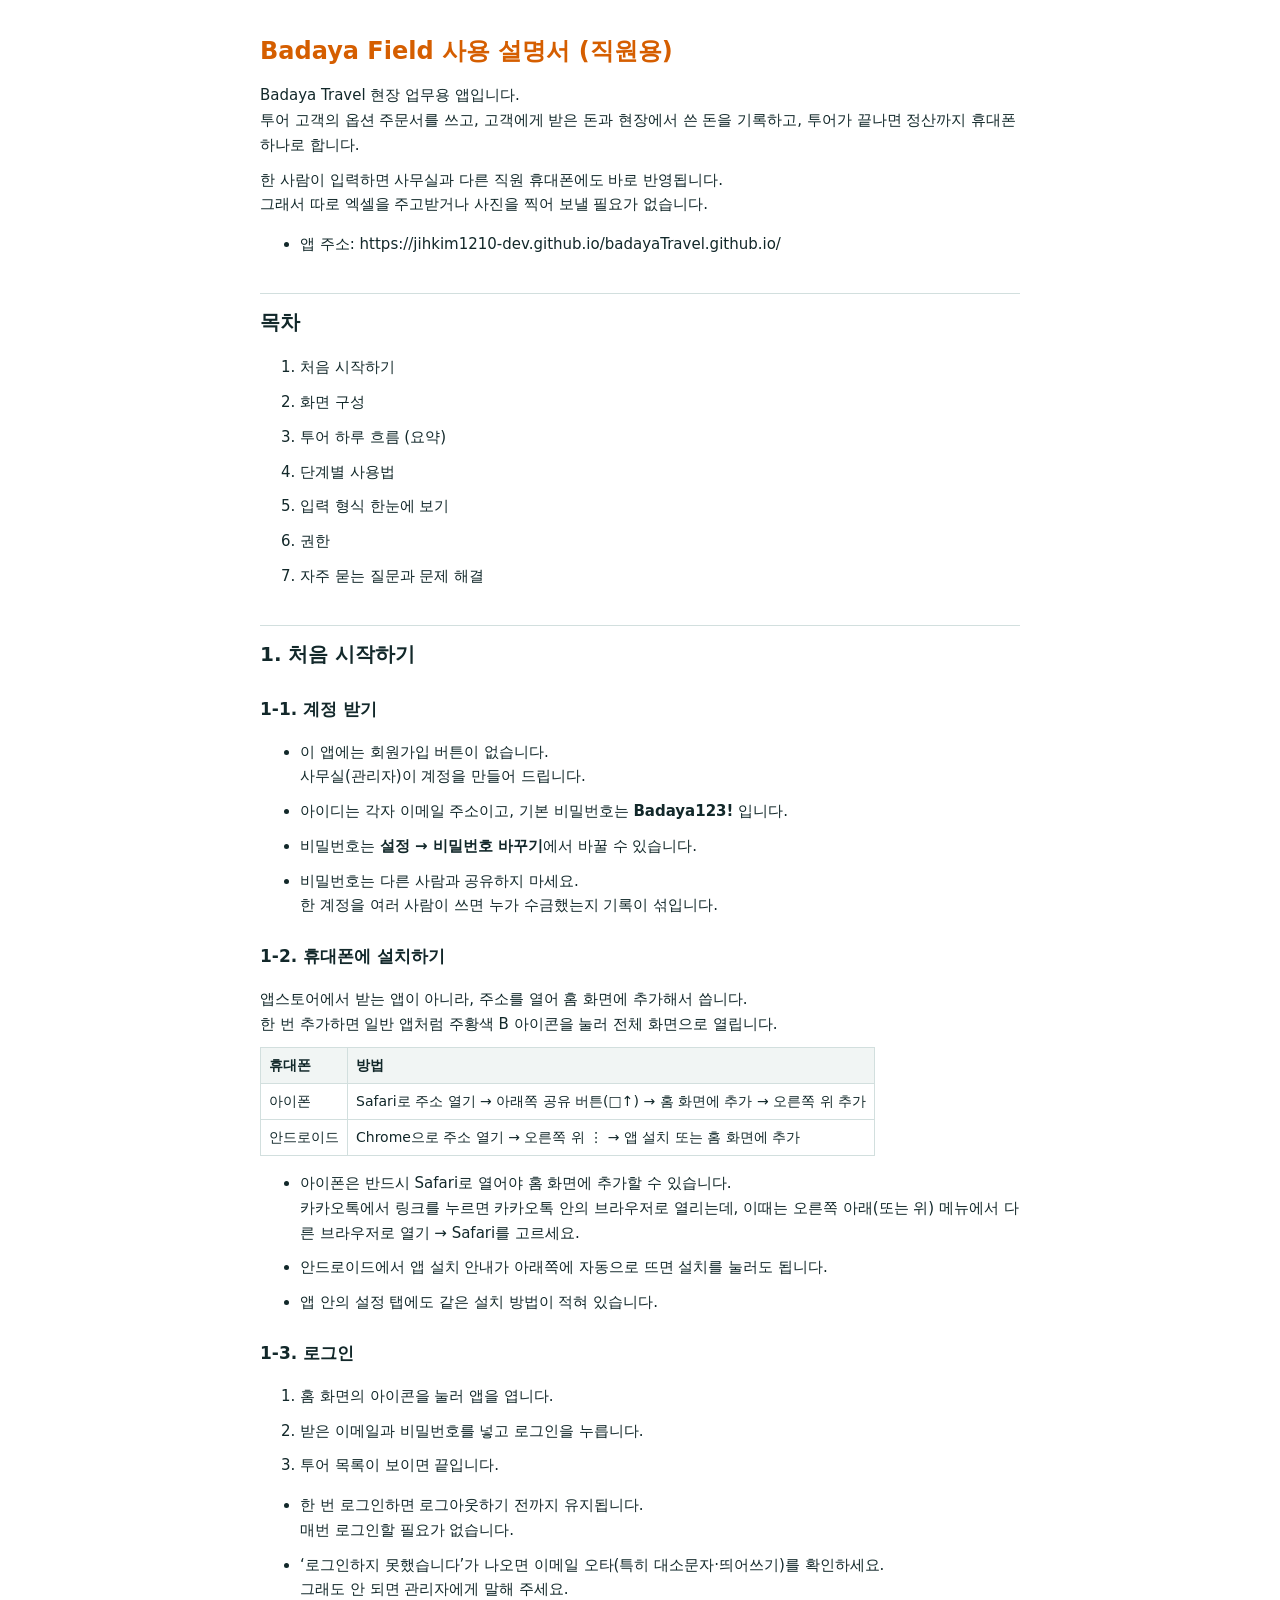
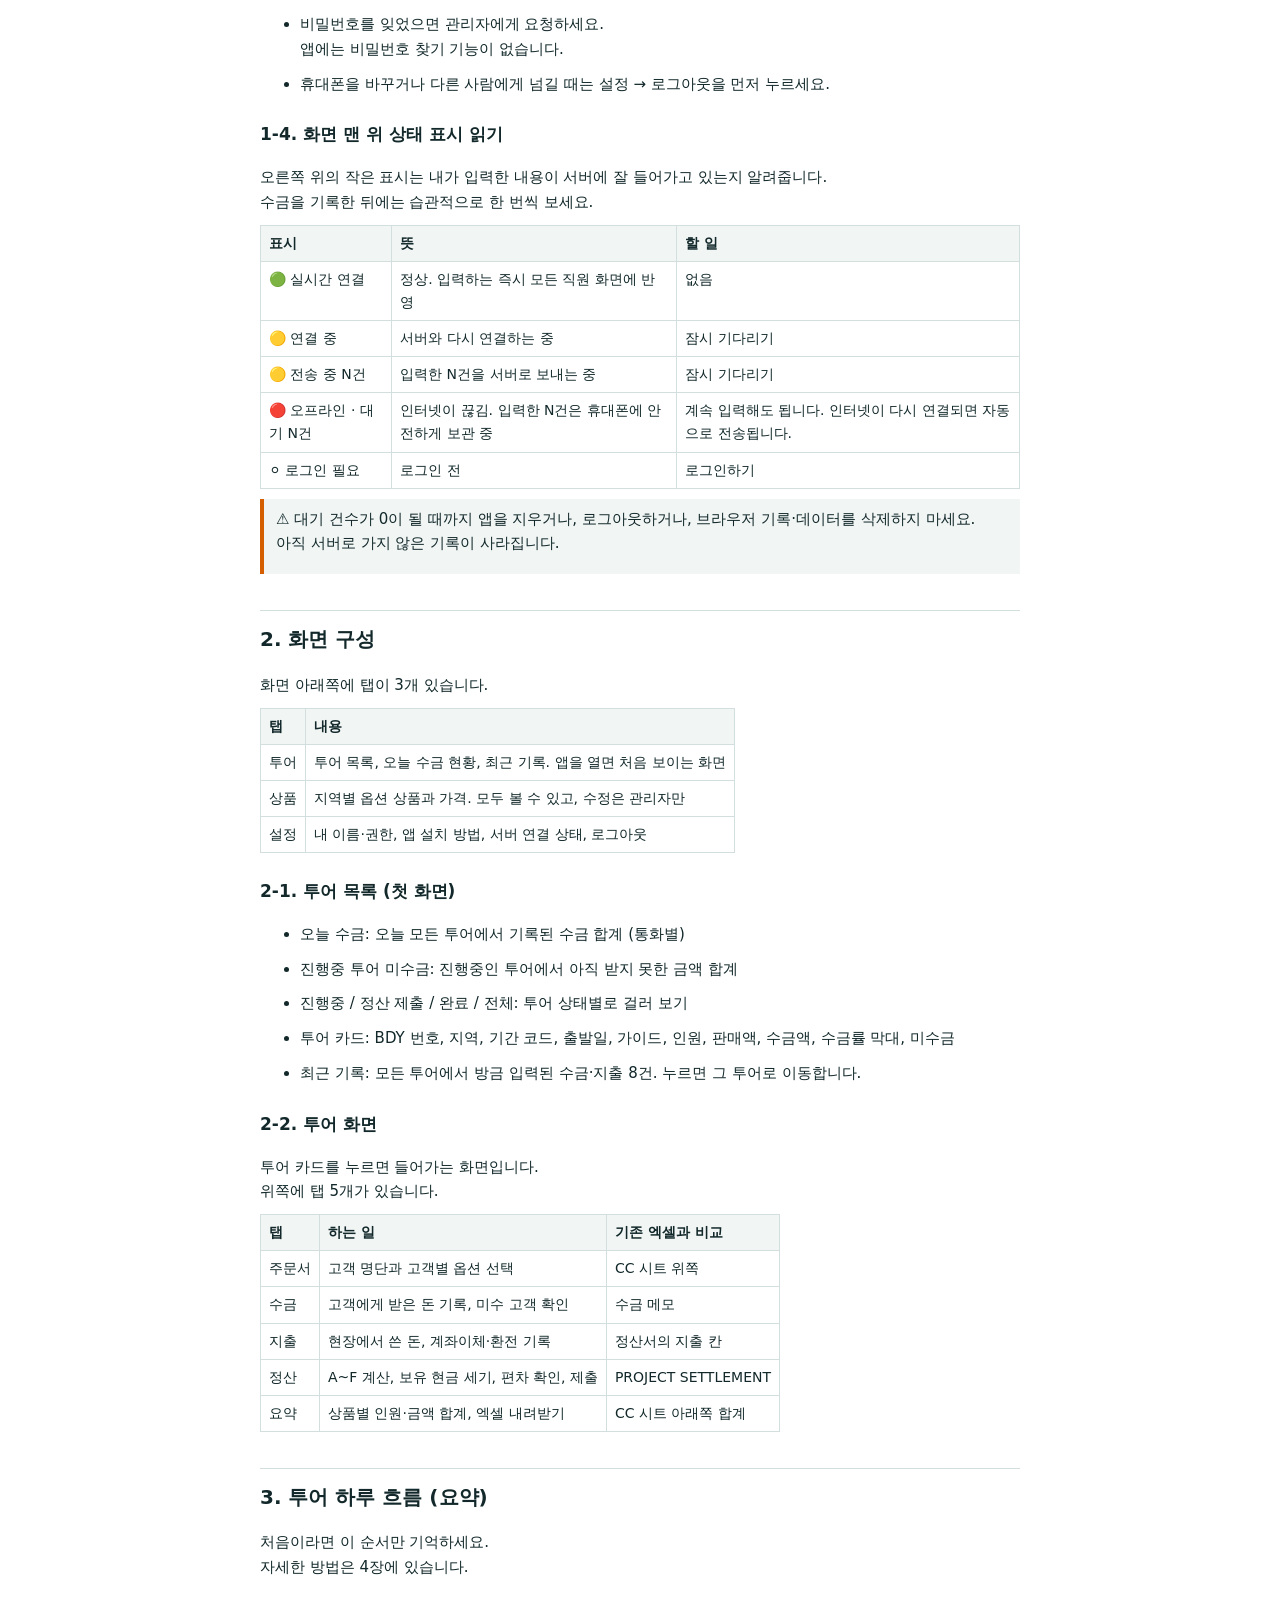
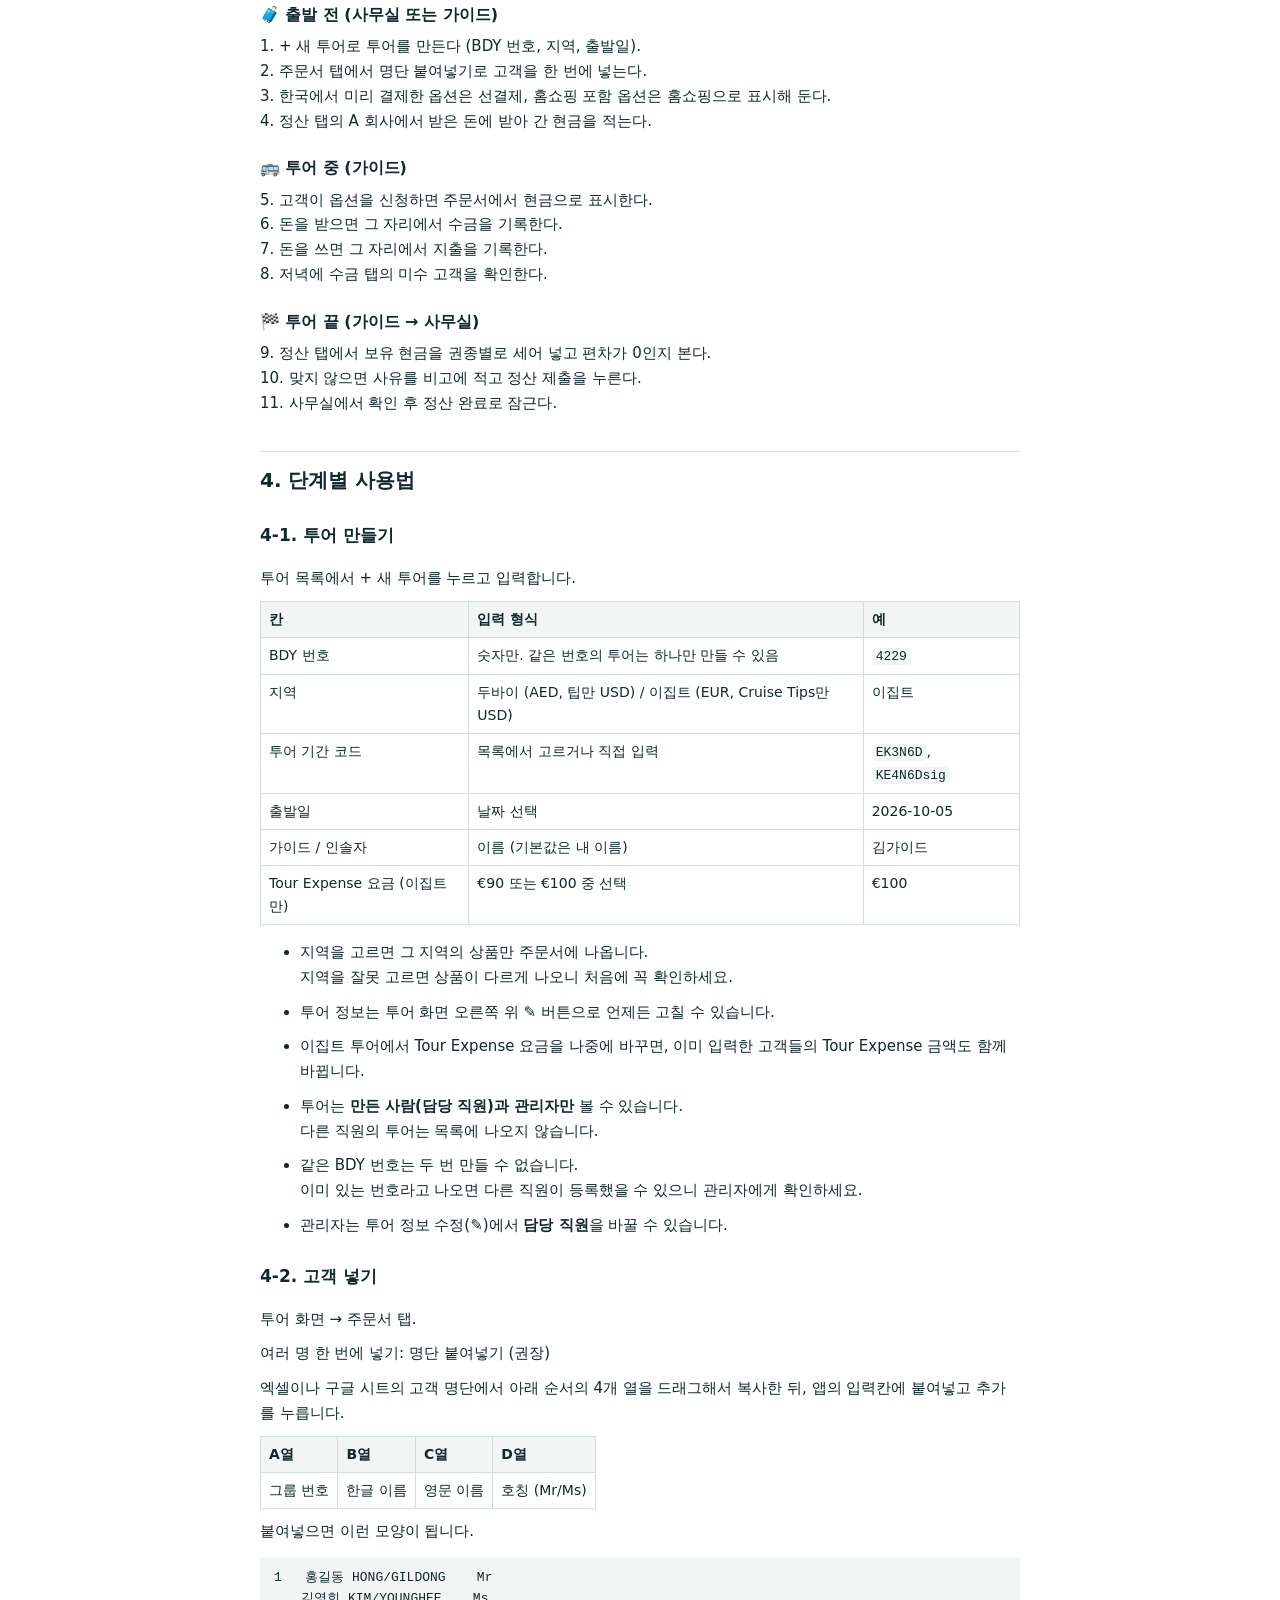
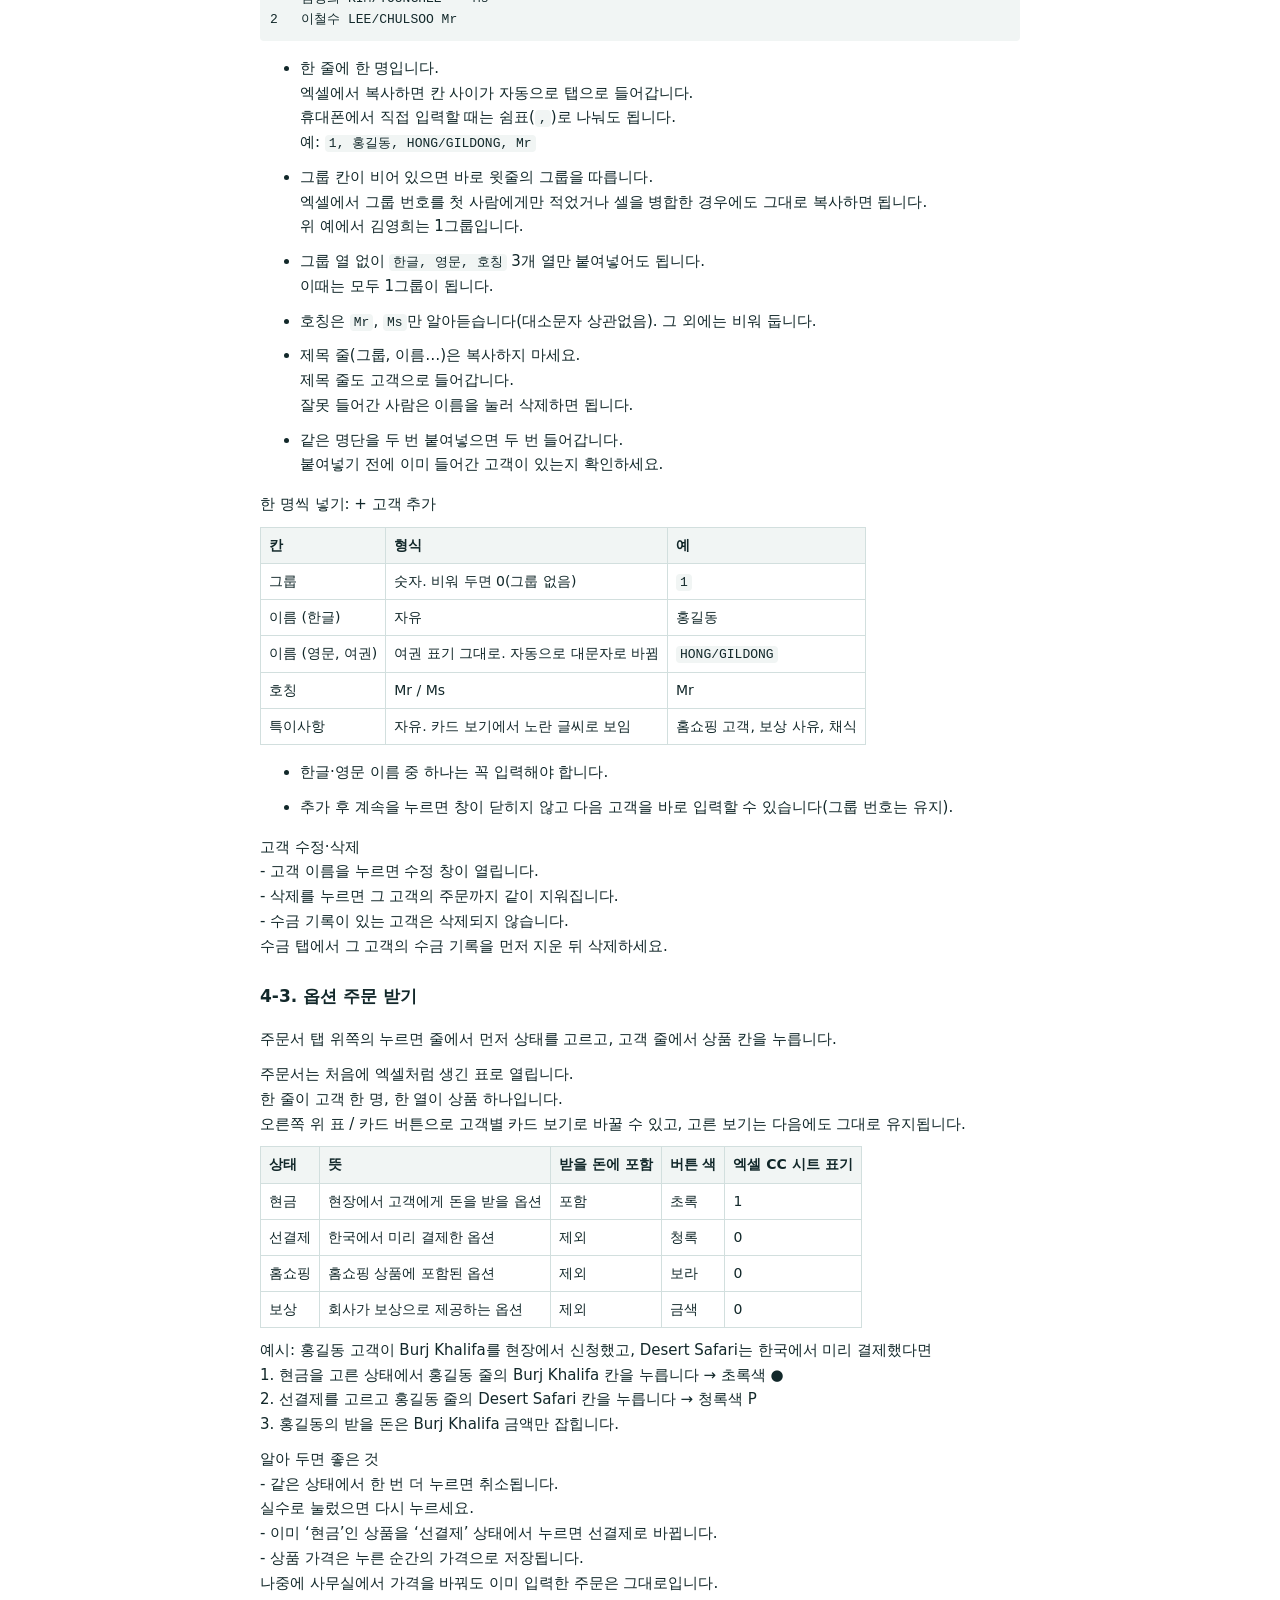
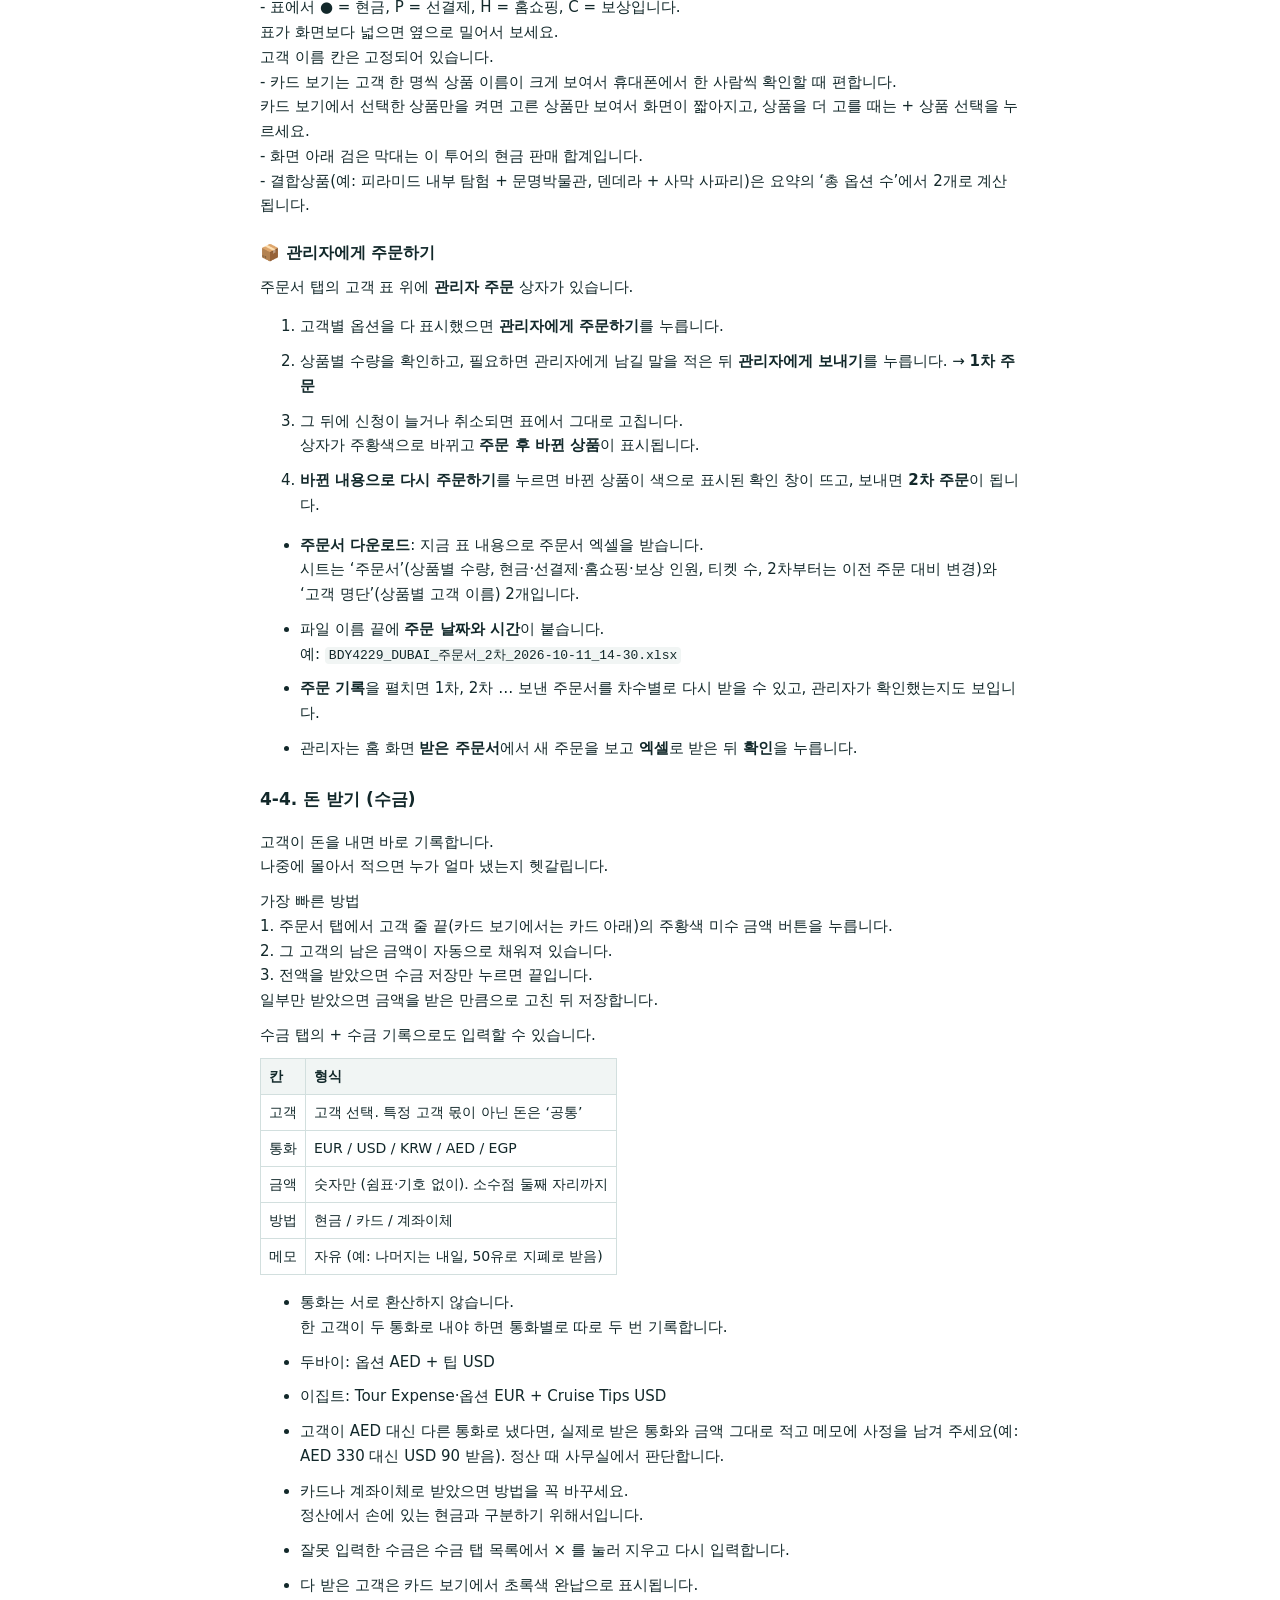
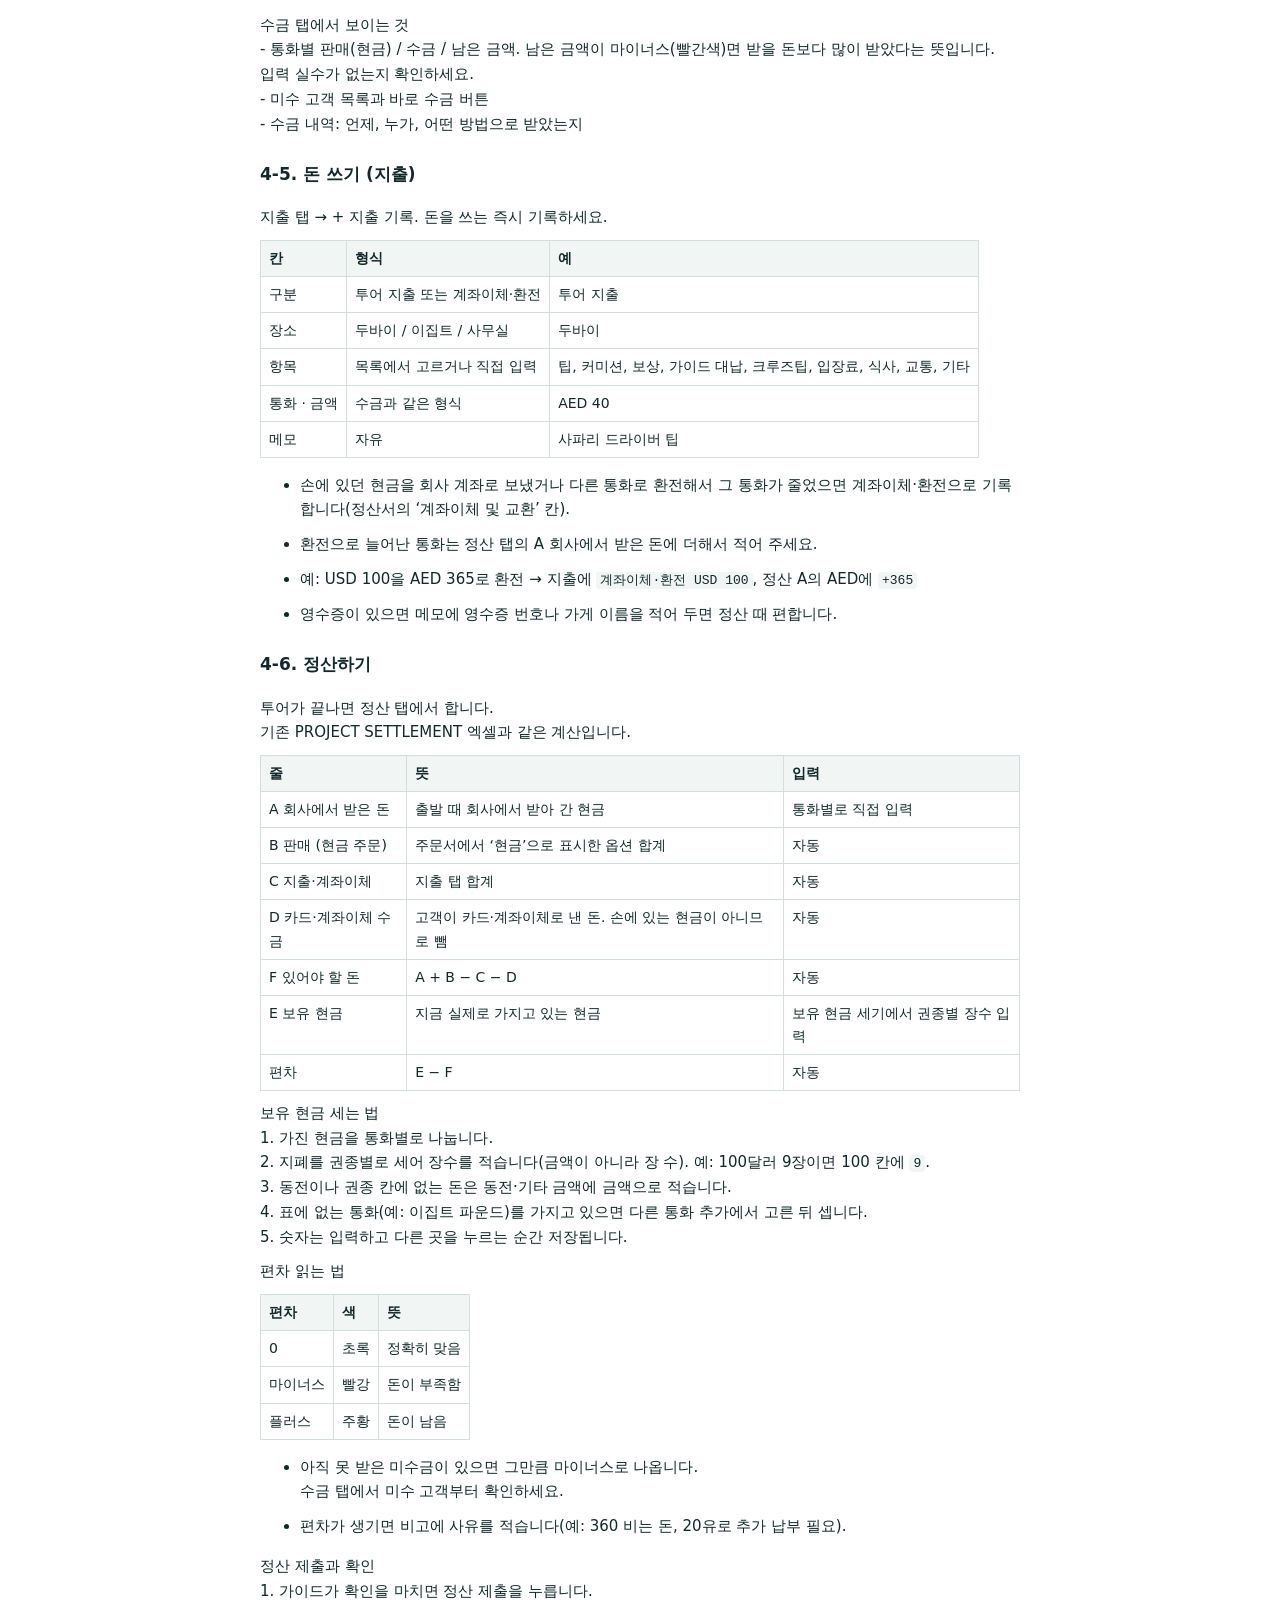
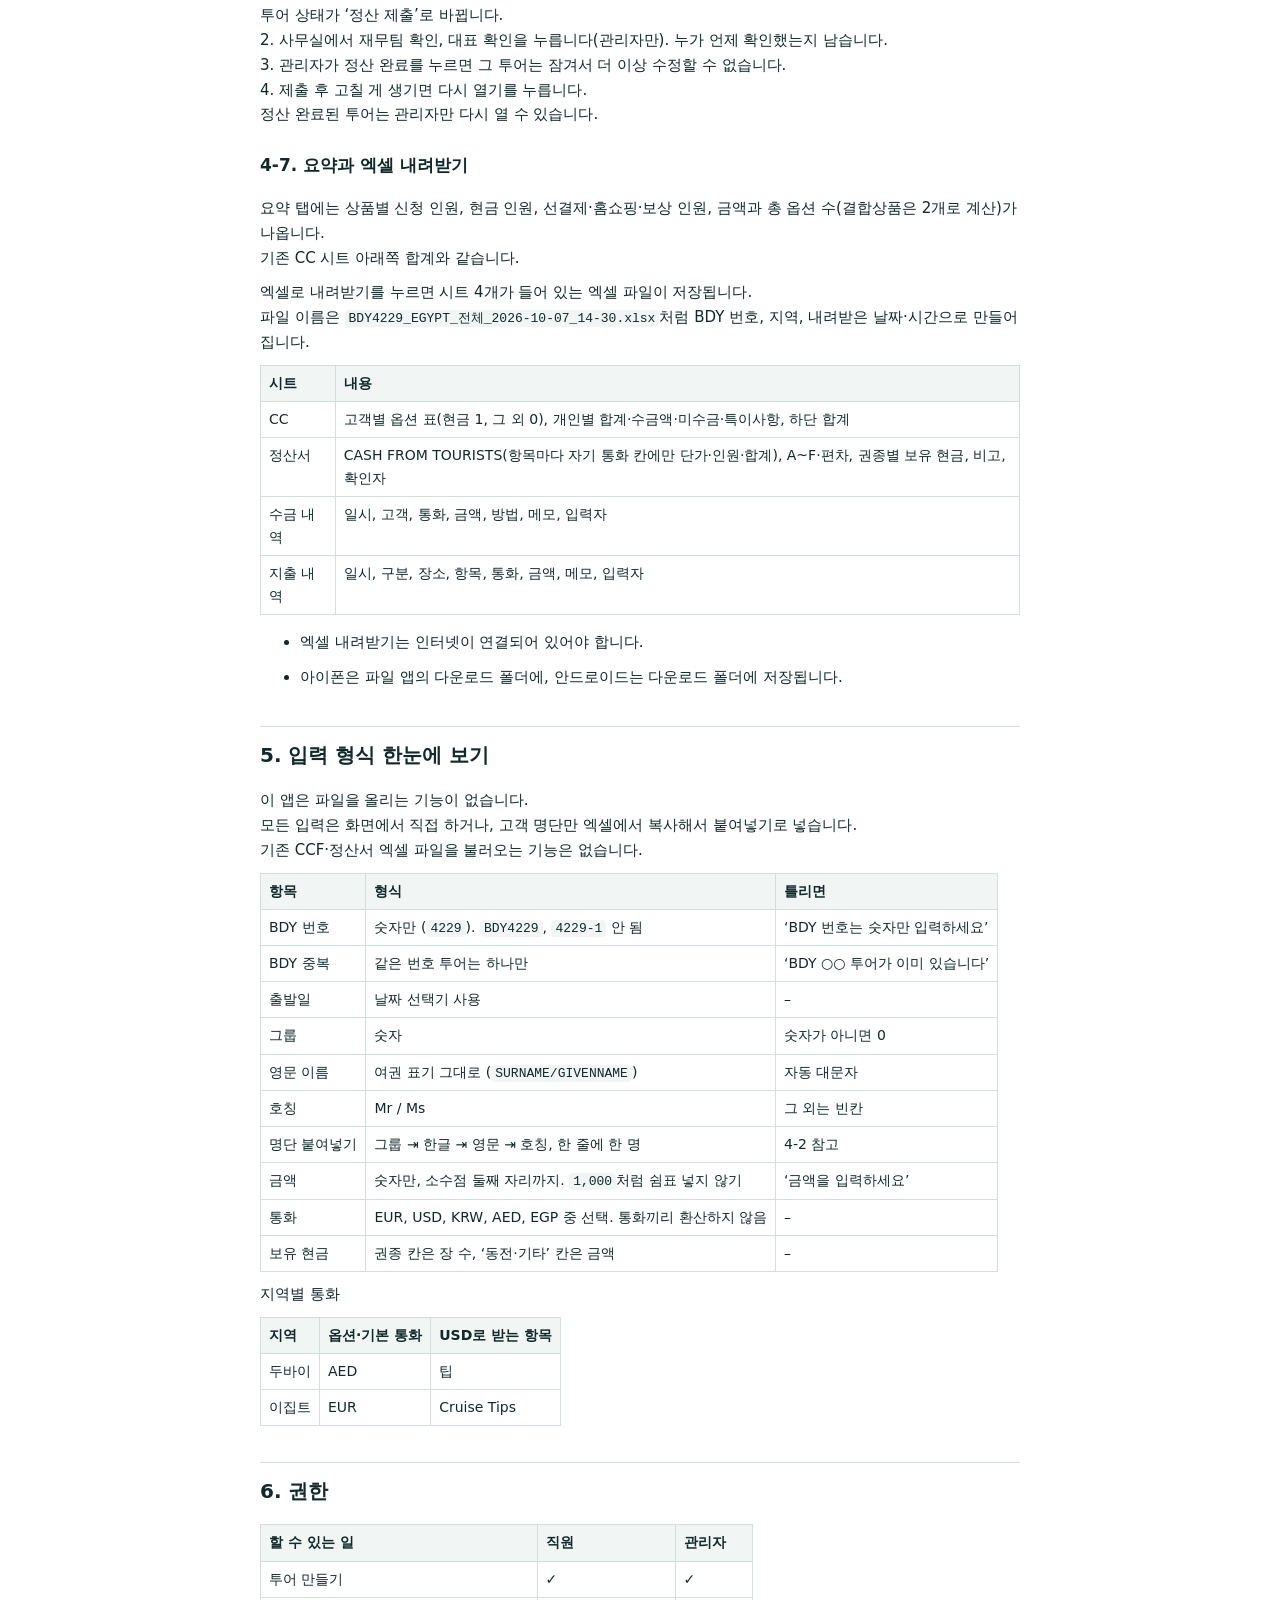
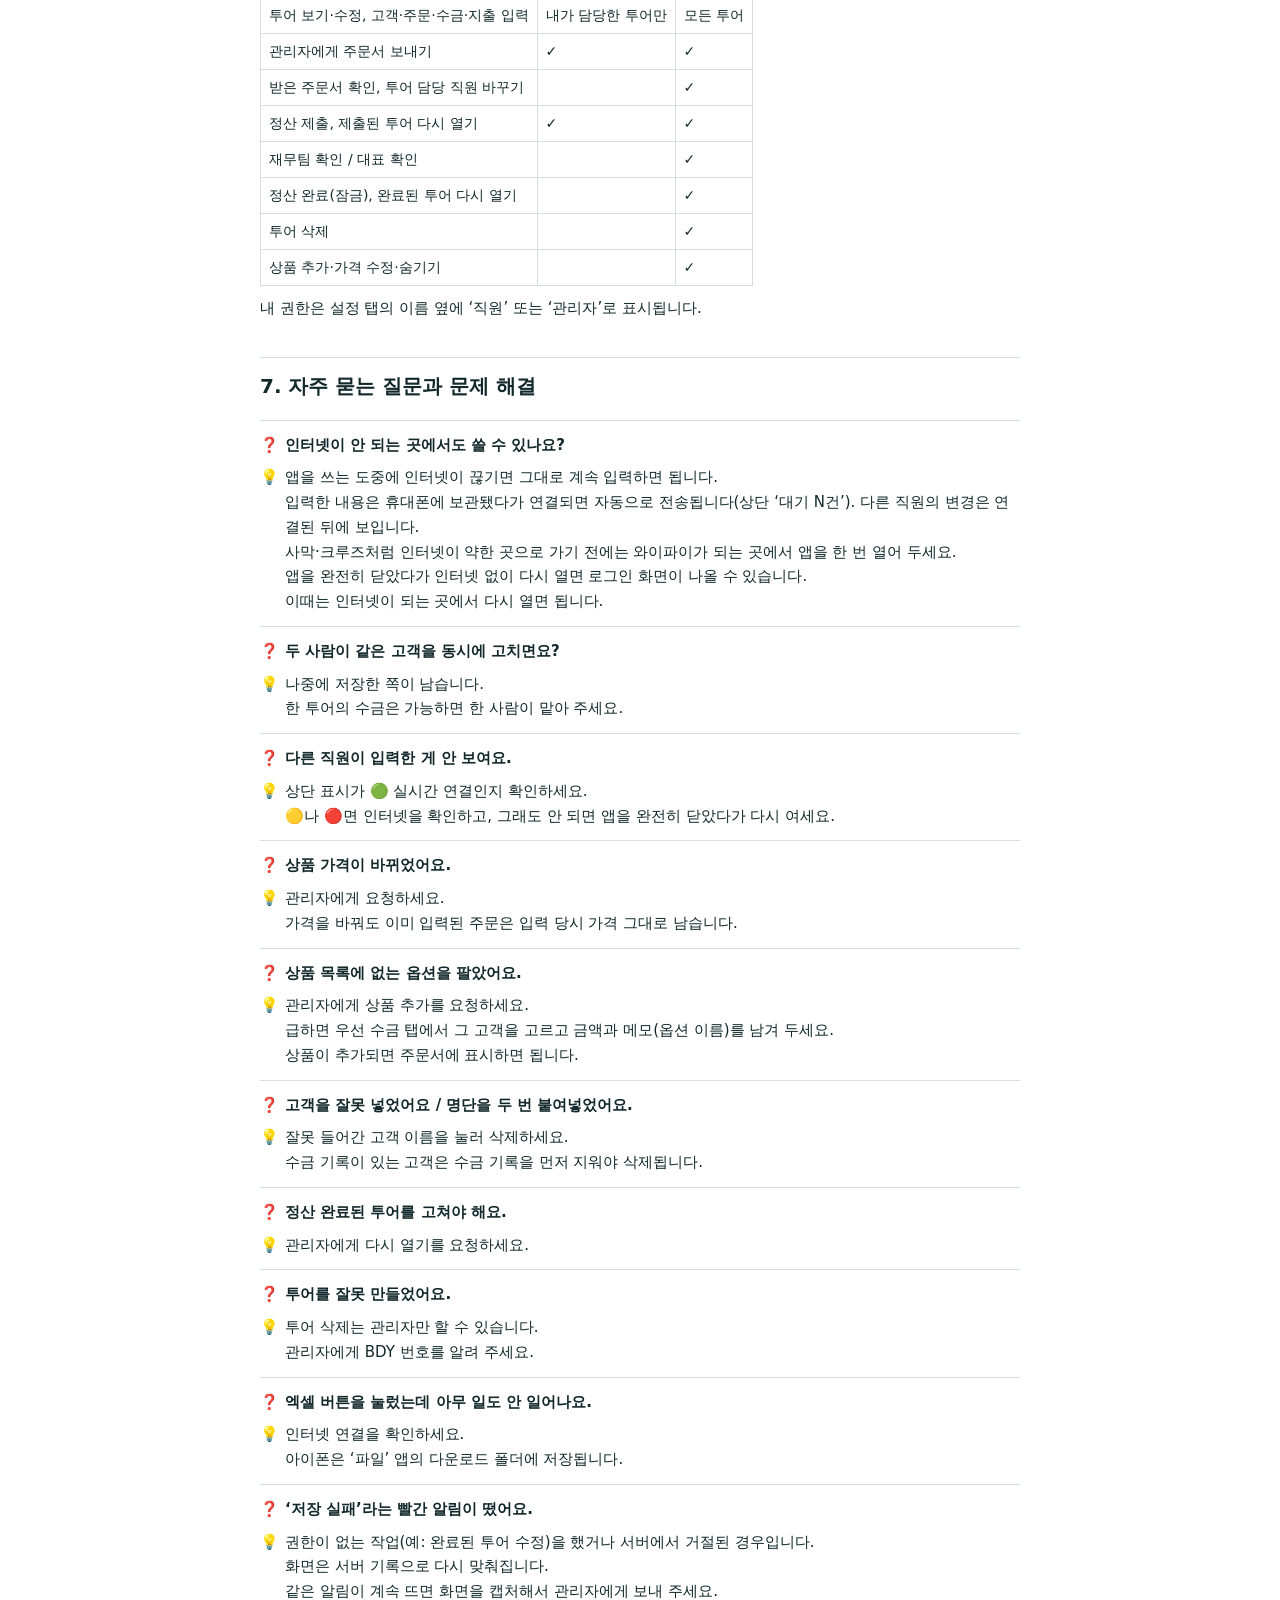
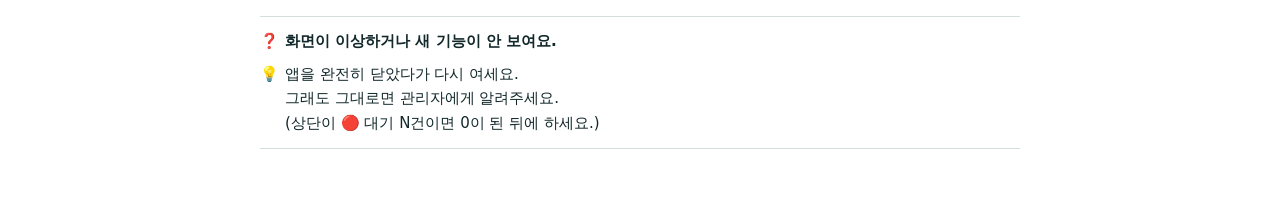
==== manual.html @ 0b7e8f4c "설명서: 비밀번호 변경 선택 문구 정리 Co-Authored-By: Claude Opus 5.5 (1M context) <noreply@anthropic.com> Claude-Se" ====
<!doctype html>
<html lang="ko"><head><meta charset="utf-8">
<meta name="viewport" content="width=device-width, initial-scale=1">
<title>Badaya Field 사용 설명서</title>
<meta name="robots" content="noindex">
<link rel="icon" href="icons/app-icon.svg" type="image/svg+xml">
<style>
:root{--bg:#fff;--ink:#12282a;--muted:#5a7073;--line:#d2dfde;--sunk:#f1f5f4;--brand:#D55E00}
@media (prefers-color-scheme:dark){:root{--bg:#0c1617;--ink:#e2eeed;--muted:#8ea6a8;--line:#24393c;--sunk:#132224;--brand:#F08A3C}}
body{margin:0;background:var(--bg);color:var(--ink);font:15px/1.65 "Apple SD Gothic Neo","Malgun Gothic",system-ui,sans-serif}
main{max-width:760px;margin:0 auto;padding:20px 16px 60px}
h1{color:var(--brand);font-size:24px;line-height:1.3} h2{margin-top:36px;padding-top:12px;border-top:1px solid var(--line);font-size:20px} h3{font-size:17px;margin-top:24px}
hr{display:none} a{color:var(--brand)}
table{border-collapse:collapse;width:100%;margin:10px 0;font-size:14px;display:block;overflow-x:auto}
th,td{border:1px solid var(--line);padding:6px 8px;text-align:left;vertical-align:top} th{background:var(--sunk)}
code,pre{font-family:ui-monospace,Menlo,monospace;font-size:13px;background:var(--sunk);border-radius:4px} code{padding:1px 4px} pre{padding:10px;overflow-x:auto}
blockquote{margin:10px 0;padding:8px 12px;border-left:4px solid var(--brand);background:var(--sunk)}
.qa{border-top:1px solid var(--line);padding:12px 0 4px}.qa:last-child{border-bottom:1px solid var(--line)}.qa p{margin:0 0 8px}.qa .q{font-weight:700;display:flex;gap:6px}.qa .a{display:flex;gap:6px;color:var(--ink)}.qa .a span:first-child,.qa .q span{flex:none}
p,li{margin:0 0 10px} li>p{margin:0}
.phase{margin:22px 0 6px;font-size:16px}
h4{font-size:16px;margin:22px 0 8px}
</style></head><body><main>
<h1>Badaya Field 사용 설명서 (직원용)</h1>
<p>Badaya Travel 현장 업무용 앱입니다.<br />
투어 고객의 옵션 주문서를 쓰고, 고객에게 받은 돈과 현장에서 쓴 돈을 기록하고, 투어가 끝나면 정산까지 휴대폰 하나로 합니다.</p>
<p>한 사람이 입력하면 사무실과 다른 직원 휴대폰에도 바로 반영됩니다.<br />
그래서 따로 엑셀을 주고받거나 사진을 찍어 보낼 필요가 없습니다.</p>
<ul>
<li>앱 주소: https://jihkim1210-dev.github.io/badayaTravel.github.io/</li>
</ul>
<hr />
<h2>목차</h2>
<ol>
<li>처음 시작하기</li>
<li>화면 구성</li>
<li>투어 하루 흐름 (요약)</li>
<li>단계별 사용법</li>
<li>입력 형식 한눈에 보기</li>
<li>권한</li>
<li>자주 묻는 질문과 문제 해결</li>
</ol>
<hr />
<h2>1. 처음 시작하기</h2>
<h3>1-1. 계정 받기</h3>
<ul>
<li>이 앱에는 회원가입 버튼이 없습니다.<br />
사무실(관리자)이 계정을 만들어 드립니다.</li>
<li>아이디는 각자 이메일 주소이고, 기본 비밀번호는 <b>Badaya123!</b> 입니다.</li>
<li>비밀번호는 <b>설정 → 비밀번호 바꾸기</b>에서 바꿀 수 있습니다.</li>
<li>비밀번호는 다른 사람과 공유하지 마세요.<br />
한 계정을 여러 사람이 쓰면 누가 수금했는지 기록이 섞입니다.</li>
</ul>
<h3>1-2. 휴대폰에 설치하기</h3>
<p>앱스토어에서 받는 앱이 아니라, 주소를 열어 홈 화면에 추가해서 씁니다.<br />
한 번 추가하면 일반 앱처럼 주황색 B 아이콘을 눌러 전체 화면으로 열립니다.</p>
<table>
<thead>
<tr>
<th>휴대폰</th>
<th>방법</th>
</tr>
</thead>
<tbody>
<tr>
<td>아이폰</td>
<td>Safari로 주소 열기 → 아래쪽 공유 버튼(□↑) → 홈 화면에 추가 → 오른쪽 위 추가</td>
</tr>
<tr>
<td>안드로이드</td>
<td>Chrome으로 주소 열기 → 오른쪽 위 ⋮ → 앱 설치 또는 홈 화면에 추가</td>
</tr>
</tbody>
</table>
<ul>
<li>아이폰은 반드시 Safari로 열어야 홈 화면에 추가할 수 있습니다.<br />
카카오톡에서 링크를 누르면 카카오톡 안의 브라우저로 열리는데, 이때는 오른쪽 아래(또는 위) 메뉴에서 다른 브라우저로 열기 → Safari를 고르세요.</li>
<li>안드로이드에서 앱 설치 안내가 아래쪽에 자동으로 뜨면 설치를 눌러도 됩니다.</li>
<li>앱 안의 설정 탭에도 같은 설치 방법이 적혀 있습니다.</li>
</ul>
<h3>1-3. 로그인</h3>
<ol>
<li>홈 화면의 아이콘을 눌러 앱을 엽니다.</li>
<li>받은 이메일과 비밀번호를 넣고 로그인을 누릅니다.</li>
<li>투어 목록이 보이면 끝입니다.</li>
</ol>
<ul>
<li>한 번 로그인하면 로그아웃하기 전까지 유지됩니다.<br />
매번 로그인할 필요가 없습니다.</li>
<li>‘로그인하지 못했습니다’가 나오면 이메일 오타(특히 대소문자·띄어쓰기)를 확인하세요.<br />
그래도 안 되면 관리자에게 말해 주세요.</li>
<li>비밀번호를 잊었으면 관리자에게 요청하세요.<br />
앱에는 비밀번호 찾기 기능이 없습니다.</li>
<li>휴대폰을 바꾸거나 다른 사람에게 넘길 때는 설정 → 로그아웃을 먼저 누르세요.</li>
</ul>
<h3>1-4. 화면 맨 위 상태 표시 읽기</h3>
<p>오른쪽 위의 작은 표시는 내가 입력한 내용이 서버에 잘 들어가고 있는지 알려줍니다.<br />
수금을 기록한 뒤에는 습관적으로 한 번씩 보세요.</p>
<table>
<thead>
<tr>
<th>표시</th>
<th>뜻</th>
<th>할 일</th>
</tr>
</thead>
<tbody>
<tr>
<td>🟢 실시간 연결</td>
<td>정상. 입력하는 즉시 모든 직원 화면에 반영</td>
<td>없음</td>
</tr>
<tr>
<td>🟡 연결 중</td>
<td>서버와 다시 연결하는 중</td>
<td>잠시 기다리기</td>
</tr>
<tr>
<td>🟡 전송 중 N건</td>
<td>입력한 N건을 서버로 보내는 중</td>
<td>잠시 기다리기</td>
</tr>
<tr>
<td>🔴 오프라인 · 대기 N건</td>
<td>인터넷이 끊김. 입력한 N건은 휴대폰에 안전하게 보관 중</td>
<td>계속 입력해도 됩니다. 인터넷이 다시 연결되면 자동으로 전송됩니다.</td>
</tr>
<tr>
<td>⚪ 로그인 필요</td>
<td>로그인 전</td>
<td>로그인하기</td>
</tr>
</tbody>
</table>
<blockquote>
<p>⚠️ 대기 건수가 0이 될 때까지 앱을 지우거나, 로그아웃하거나, 브라우저 기록·데이터를 삭제하지 마세요.<br />
아직 서버로 가지 않은 기록이 사라집니다.</p>
</blockquote>
<hr />
<h2>2. 화면 구성</h2>
<p>화면 아래쪽에 탭이 3개 있습니다.</p>
<table>
<thead>
<tr>
<th>탭</th>
<th>내용</th>
</tr>
</thead>
<tbody>
<tr>
<td>투어</td>
<td>투어 목록, 오늘 수금 현황, 최근 기록. 앱을 열면 처음 보이는 화면</td>
</tr>
<tr>
<td>상품</td>
<td>지역별 옵션 상품과 가격. 모두 볼 수 있고, 수정은 관리자만</td>
</tr>
<tr>
<td>설정</td>
<td>내 이름·권한, 앱 설치 방법, 서버 연결 상태, 로그아웃</td>
</tr>
</tbody>
</table>
<h3>2-1. 투어 목록 (첫 화면)</h3>
<ul>
<li>오늘 수금: 오늘 모든 투어에서 기록된 수금 합계 (통화별)</li>
<li>진행중 투어 미수금: 진행중인 투어에서 아직 받지 못한 금액 합계</li>
<li>진행중 / 정산 제출 / 완료 / 전체: 투어 상태별로 걸러 보기</li>
<li>투어 카드: BDY 번호, 지역, 기간 코드, 출발일, 가이드, 인원, 판매액, 수금액, 수금률 막대, 미수금</li>
<li>최근 기록: 모든 투어에서 방금 입력된 수금·지출 8건. 누르면 그 투어로 이동합니다.</li>
</ul>
<h3>2-2. 투어 화면</h3>
<p>투어 카드를 누르면 들어가는 화면입니다.<br />
위쪽에 탭 5개가 있습니다.</p>
<table>
<thead>
<tr>
<th>탭</th>
<th>하는 일</th>
<th>기존 엑셀과 비교</th>
</tr>
</thead>
<tbody>
<tr>
<td>주문서</td>
<td>고객 명단과 고객별 옵션 선택</td>
<td>CC 시트 위쪽</td>
</tr>
<tr>
<td>수금</td>
<td>고객에게 받은 돈 기록, 미수 고객 확인</td>
<td>수금 메모</td>
</tr>
<tr>
<td>지출</td>
<td>현장에서 쓴 돈, 계좌이체·환전 기록</td>
<td>정산서의 지출 칸</td>
</tr>
<tr>
<td>정산</td>
<td>A~F 계산, 보유 현금 세기, 편차 확인, 제출</td>
<td>PROJECT SETTLEMENT</td>
</tr>
<tr>
<td>요약</td>
<td>상품별 인원·금액 합계, 엑셀 내려받기</td>
<td>CC 시트 아래쪽 합계</td>
</tr>
</tbody>
</table>
<hr />
<h2>3. 투어 하루 흐름 (요약)</h2>
<p>처음이라면 이 순서만 기억하세요.<br />
자세한 방법은 4장에 있습니다.</p>
<p class="phase">🧳 <b>출발 전 (사무실 또는 가이드)</b></p>
<p>1. + 새 투어로 투어를 만든다 (BDY 번호, 지역, 출발일).<br />
2. 주문서 탭에서 명단 붙여넣기로 고객을 한 번에 넣는다.<br />
3. 한국에서 미리 결제한 옵션은 선결제, 홈쇼핑 포함 옵션은 홈쇼핑으로 표시해 둔다.<br />
4. 정산 탭의 A 회사에서 받은 돈에 받아 간 현금을 적는다.</p>
<p class="phase">🚌 <b>투어 중 (가이드)</b></p>
<p>5. 고객이 옵션을 신청하면 주문서에서 현금으로 표시한다.<br />
6. 돈을 받으면 그 자리에서 수금을 기록한다.<br />
7. 돈을 쓰면 그 자리에서 지출을 기록한다.<br />
8. 저녁에 수금 탭의 미수 고객을 확인한다.</p>
<p class="phase">🏁 <b>투어 끝 (가이드 → 사무실)</b></p>
<p>9. 정산 탭에서 보유 현금을 권종별로 세어 넣고 편차가 0인지 본다.<br />
10. 맞지 않으면 사유를 비고에 적고 정산 제출을 누른다.<br />
11. 사무실에서 확인 후 정산 완료로 잠근다.</p>
<hr />
<h2>4. 단계별 사용법</h2>
<h3>4-1. 투어 만들기</h3>
<p>투어 목록에서 + 새 투어를 누르고 입력합니다.</p>
<table>
<thead>
<tr>
<th>칸</th>
<th>입력 형식</th>
<th>예</th>
</tr>
</thead>
<tbody>
<tr>
<td>BDY 번호</td>
<td>숫자만. 같은 번호의 투어는 하나만 만들 수 있음</td>
<td><code>4229</code></td>
</tr>
<tr>
<td>지역</td>
<td>두바이 (AED, 팁만 USD) / 이집트 (EUR, Cruise Tips만 USD)</td>
<td>이집트</td>
</tr>
<tr>
<td>투어 기간 코드</td>
<td>목록에서 고르거나 직접 입력</td>
<td><code>EK3N6D</code>, <code>KE4N6Dsig</code></td>
</tr>
<tr>
<td>출발일</td>
<td>날짜 선택</td>
<td>2026-10-05</td>
</tr>
<tr>
<td>가이드 / 인솔자</td>
<td>이름 (기본값은 내 이름)</td>
<td>김가이드</td>
</tr>
<tr>
<td>Tour Expense 요금 (이집트만)</td>
<td>€90 또는 €100 중 선택</td>
<td>€100</td>
</tr>
</tbody>
</table>
<ul>
<li>지역을 고르면 그 지역의 상품만 주문서에 나옵니다.<br />
지역을 잘못 고르면 상품이 다르게 나오니 처음에 꼭 확인하세요.</li>
<li>투어 정보는 투어 화면 오른쪽 위 ✎ 버튼으로 언제든 고칠 수 있습니다.</li>
<li>이집트 투어에서 Tour Expense 요금을 나중에 바꾸면, 이미 입력한 고객들의 Tour Expense 금액도 함께 바뀝니다.</li>
<li>투어는 <b>만든 사람(담당 직원)과 관리자만</b> 볼 수 있습니다.<br />
다른 직원의 투어는 목록에 나오지 않습니다.</li>
<li>같은 BDY 번호는 두 번 만들 수 없습니다.<br />
이미 있는 번호라고 나오면 다른 직원이 등록했을 수 있으니 관리자에게 확인하세요.</li>
<li>관리자는 투어 정보 수정(✎)에서 <b>담당 직원</b>을 바꿀 수 있습니다.</li>
</ul>
<h3>4-2. 고객 넣기</h3>
<p>투어 화면 → 주문서 탭.</p>
<p>여러 명 한 번에 넣기: 명단 붙여넣기 (권장)</p>
<p>엑셀이나 구글 시트의 고객 명단에서 아래 순서의 4개 열을 드래그해서 복사한 뒤, 앱의 입력칸에 붙여넣고 추가를 누릅니다.</p>
<table>
<thead>
<tr>
<th>A열</th>
<th>B열</th>
<th>C열</th>
<th>D열</th>
</tr>
</thead>
<tbody>
<tr>
<td>그룹 번호</td>
<td>한글 이름</td>
<td>영문 이름</td>
<td>호칭 (Mr/Ms)</td>
</tr>
</tbody>
</table>
<p>붙여넣으면 이런 모양이 됩니다.</p>
<pre><code>1   홍길동 HONG/GILDONG    Mr
    김영희 KIM/YOUNGHEE    Ms
2   이철수 LEE/CHULSOO Mr
</code></pre>
<ul>
<li>한 줄에 한 명입니다.<br />
엑셀에서 복사하면 칸 사이가 자동으로 탭으로 들어갑니다.<br />
휴대폰에서 직접 입력할 때는 쉼표(<code>,</code>)로 나눠도 됩니다.<br />
예: <code>1, 홍길동, HONG/GILDONG, Mr</code></li>
<li>그룹 칸이 비어 있으면 바로 윗줄의 그룹을 따릅니다.<br />
엑셀에서 그룹 번호를 첫 사람에게만 적었거나 셀을 병합한 경우에도 그대로 복사하면 됩니다.<br />
위 예에서 김영희는 1그룹입니다.</li>
<li>그룹 열 없이 <code>한글, 영문, 호칭</code> 3개 열만 붙여넣어도 됩니다.<br />
이때는 모두 1그룹이 됩니다.</li>
<li>호칭은 <code>Mr</code>, <code>Ms</code>만 알아듣습니다(대소문자 상관없음). 그 외에는 비워 둡니다.</li>
<li>제목 줄(그룹, 이름…)은 복사하지 마세요.<br />
제목 줄도 고객으로 들어갑니다.<br />
잘못 들어간 사람은 이름을 눌러 삭제하면 됩니다.</li>
<li>같은 명단을 두 번 붙여넣으면 두 번 들어갑니다.<br />
붙여넣기 전에 이미 들어간 고객이 있는지 확인하세요.</li>
</ul>
<p>한 명씩 넣기: + 고객 추가</p>
<table>
<thead>
<tr>
<th>칸</th>
<th>형식</th>
<th>예</th>
</tr>
</thead>
<tbody>
<tr>
<td>그룹</td>
<td>숫자. 비워 두면 0(그룹 없음)</td>
<td><code>1</code></td>
</tr>
<tr>
<td>이름 (한글)</td>
<td>자유</td>
<td>홍길동</td>
</tr>
<tr>
<td>이름 (영문, 여권)</td>
<td>여권 표기 그대로. 자동으로 대문자로 바뀜</td>
<td><code>HONG/GILDONG</code></td>
</tr>
<tr>
<td>호칭</td>
<td>Mr / Ms</td>
<td>Mr</td>
</tr>
<tr>
<td>특이사항</td>
<td>자유. 카드 보기에서 노란 글씨로 보임</td>
<td>홈쇼핑 고객, 보상 사유, 채식</td>
</tr>
</tbody>
</table>
<ul>
<li>한글·영문 이름 중 하나는 꼭 입력해야 합니다.</li>
<li>추가 후 계속을 누르면 창이 닫히지 않고 다음 고객을 바로 입력할 수 있습니다(그룹 번호는 유지).</li>
</ul>
<p>고객 수정·삭제<br />
- 고객 이름을 누르면 수정 창이 열립니다.<br />
- 삭제를 누르면 그 고객의 주문까지 같이 지워집니다.<br />
- 수금 기록이 있는 고객은 삭제되지 않습니다.<br />
수금 탭에서 그 고객의 수금 기록을 먼저 지운 뒤 삭제하세요.</p>
<h3>4-3. 옵션 주문 받기</h3>
<p>주문서 탭 위쪽의 누르면 줄에서 먼저 상태를 고르고, 고객 줄에서 상품 칸을 누릅니다.</p>
<p>주문서는 처음에 엑셀처럼 생긴 표로 열립니다.<br />
한 줄이 고객 한 명, 한 열이 상품 하나입니다.<br />
오른쪽 위 표 / 카드 버튼으로 고객별 카드 보기로 바꿀 수 있고, 고른 보기는 다음에도 그대로 유지됩니다.</p>
<table>
<thead>
<tr>
<th>상태</th>
<th>뜻</th>
<th>받을 돈에 포함</th>
<th>버튼 색</th>
<th>엑셀 CC 시트 표기</th>
</tr>
</thead>
<tbody>
<tr>
<td>현금</td>
<td>현장에서 고객에게 돈을 받을 옵션</td>
<td>포함</td>
<td>초록</td>
<td>1</td>
</tr>
<tr>
<td>선결제</td>
<td>한국에서 미리 결제한 옵션</td>
<td>제외</td>
<td>청록</td>
<td>0</td>
</tr>
<tr>
<td>홈쇼핑</td>
<td>홈쇼핑 상품에 포함된 옵션</td>
<td>제외</td>
<td>보라</td>
<td>0</td>
</tr>
<tr>
<td>보상</td>
<td>회사가 보상으로 제공하는 옵션</td>
<td>제외</td>
<td>금색</td>
<td>0</td>
</tr>
</tbody>
</table>
<p>예시: 홍길동 고객이 Burj Khalifa를 현장에서 신청했고, Desert Safari는 한국에서 미리 결제했다면<br />
1. 현금을 고른 상태에서 홍길동 줄의 Burj Khalifa 칸을 누릅니다 → 초록색 ●<br />
2. 선결제를 고르고 홍길동 줄의 Desert Safari 칸을 누릅니다 → 청록색 P<br />
3. 홍길동의 받을 돈은 Burj Khalifa 금액만 잡힙니다.</p>
<p>알아 두면 좋은 것<br />
- 같은 상태에서 한 번 더 누르면 취소됩니다.<br />
실수로 눌렀으면 다시 누르세요.<br />
- 이미 ‘현금’인 상품을 ‘선결제’ 상태에서 누르면 선결제로 바뀝니다.<br />
- 상품 가격은 누른 순간의 가격으로 저장됩니다.<br />
나중에 사무실에서 가격을 바꿔도 이미 입력한 주문은 그대로입니다.<br />
- 표에서 ● = 현금, P = 선결제, H = 홈쇼핑, C = 보상입니다.<br />
표가 화면보다 넓으면 옆으로 밀어서 보세요.<br />
고객 이름 칸은 고정되어 있습니다.<br />
- 카드 보기는 고객 한 명씩 상품 이름이 크게 보여서 휴대폰에서 한 사람씩 확인할 때 편합니다.<br />
카드 보기에서 선택한 상품만을 켜면 고른 상품만 보여서 화면이 짧아지고, 상품을 더 고를 때는 + 상품 선택을 누르세요.<br />
- 화면 아래 검은 막대는 이 투어의 현금 판매 합계입니다.<br />
- 결합상품(예: 피라미드 내부 탐험 + 문명박물관, 덴데라 + 사막 사파리)은 요약의 ‘총 옵션 수’에서 2개로 계산됩니다.</p>
<h4>📦 관리자에게 주문하기</h4>
<p>주문서 탭의 고객 표 위에 <b>관리자 주문</b> 상자가 있습니다.</p>
<ol>
<li>고객별 옵션을 다 표시했으면 <b>관리자에게 주문하기</b>를 누릅니다.</li>
<li>상품별 수량을 확인하고, 필요하면 관리자에게 남길 말을 적은 뒤 <b>관리자에게 보내기</b>를 누릅니다. → <b>1차 주문</b></li>
<li>그 뒤에 신청이 늘거나 취소되면 표에서 그대로 고칩니다.<br />
상자가 주황색으로 바뀌고 <b>주문 후 바뀐 상품</b>이 표시됩니다.</li>
<li><b>바뀐 내용으로 다시 주문하기</b>를 누르면 바뀐 상품이 색으로 표시된 확인 창이 뜨고, 보내면 <b>2차 주문</b>이 됩니다.</li>
</ol>
<ul>
<li><b>주문서 다운로드</b>: 지금 표 내용으로 주문서 엑셀을 받습니다.<br />
시트는 ‘주문서’(상품별 수량, 현금·선결제·홈쇼핑·보상 인원, 티켓 수, 2차부터는 이전 주문 대비 변경)와 ‘고객 명단’(상품별 고객 이름) 2개입니다.</li>
<li>파일 이름 끝에 <b>주문 날짜와 시간</b>이 붙습니다.<br />
예: <code>BDY4229_DUBAI_주문서_2차_2026-10-11_14-30.xlsx</code></li>
<li><b>주문 기록</b>을 펼치면 1차, 2차 … 보낸 주문서를 차수별로 다시 받을 수 있고, 관리자가 확인했는지도 보입니다.</li>
<li>관리자는 홈 화면 <b>받은 주문서</b>에서 새 주문을 보고 <b>엑셀</b>로 받은 뒤 <b>확인</b>을 누릅니다.</li>
</ul>
<h3>4-4. 돈 받기 (수금)</h3>
<p>고객이 돈을 내면 바로 기록합니다.<br />
나중에 몰아서 적으면 누가 얼마 냈는지 헷갈립니다.</p>
<p>가장 빠른 방법<br />
1. 주문서 탭에서 고객 줄 끝(카드 보기에서는 카드 아래)의 주황색 미수 금액 버튼을 누릅니다.<br />
2. 그 고객의 남은 금액이 자동으로 채워져 있습니다.<br />
3. 전액을 받았으면 수금 저장만 누르면 끝입니다.<br />
일부만 받았으면 금액을 받은 만큼으로 고친 뒤 저장합니다.</p>
<p>수금 탭의 + 수금 기록으로도 입력할 수 있습니다.</p>
<table>
<thead>
<tr>
<th>칸</th>
<th>형식</th>
</tr>
</thead>
<tbody>
<tr>
<td>고객</td>
<td>고객 선택. 특정 고객 몫이 아닌 돈은 ‘공통’</td>
</tr>
<tr>
<td>통화</td>
<td>EUR / USD / KRW / AED / EGP</td>
</tr>
<tr>
<td>금액</td>
<td>숫자만 (쉼표·기호 없이). 소수점 둘째 자리까지</td>
</tr>
<tr>
<td>방법</td>
<td>현금 / 카드 / 계좌이체</td>
</tr>
<tr>
<td>메모</td>
<td>자유 (예: 나머지는 내일, 50유로 지폐로 받음)</td>
</tr>
</tbody>
</table>
<ul>
<li>통화는 서로 환산하지 않습니다.<br />
한 고객이 두 통화로 내야 하면 통화별로 따로 두 번 기록합니다.</li>
<li>두바이: 옵션 AED + 팁 USD</li>
<li>이집트: Tour Expense·옵션 EUR + Cruise Tips USD</li>
<li>고객이 AED 대신 다른 통화로 냈다면, 실제로 받은 통화와 금액 그대로 적고 메모에 사정을 남겨 주세요(예: AED 330 대신 USD 90 받음). 정산 때 사무실에서 판단합니다.</li>
<li>카드나 계좌이체로 받았으면 방법을 꼭 바꾸세요.<br />
정산에서 손에 있는 현금과 구분하기 위해서입니다.</li>
<li>잘못 입력한 수금은 수금 탭 목록에서 × 를 눌러 지우고 다시 입력합니다.</li>
<li>다 받은 고객은 카드 보기에서 초록색 완납으로 표시됩니다.</li>
</ul>
<p>수금 탭에서 보이는 것<br />
- 통화별 판매(현금) / 수금 / 남은 금액. 남은 금액이 마이너스(빨간색)면 받을 돈보다 많이 받았다는 뜻입니다.<br />
입력 실수가 없는지 확인하세요.<br />
- 미수 고객 목록과 바로 수금 버튼<br />
- 수금 내역: 언제, 누가, 어떤 방법으로 받았는지</p>
<h3>4-5. 돈 쓰기 (지출)</h3>
<p>지출 탭 → + 지출 기록. 돈을 쓰는 즉시 기록하세요.</p>
<table>
<thead>
<tr>
<th>칸</th>
<th>형식</th>
<th>예</th>
</tr>
</thead>
<tbody>
<tr>
<td>구분</td>
<td>투어 지출 또는 계좌이체·환전</td>
<td>투어 지출</td>
</tr>
<tr>
<td>장소</td>
<td>두바이 / 이집트 / 사무실</td>
<td>두바이</td>
</tr>
<tr>
<td>항목</td>
<td>목록에서 고르거나 직접 입력</td>
<td>팁, 커미션, 보상, 가이드 대납, 크루즈팁, 입장료, 식사, 교통, 기타</td>
</tr>
<tr>
<td>통화 · 금액</td>
<td>수금과 같은 형식</td>
<td>AED 40</td>
</tr>
<tr>
<td>메모</td>
<td>자유</td>
<td>사파리 드라이버 팁</td>
</tr>
</tbody>
</table>
<ul>
<li>손에 있던 현금을 회사 계좌로 보냈거나 다른 통화로 환전해서 그 통화가 줄었으면 계좌이체·환전으로 기록합니다(정산서의 ‘계좌이체 및 교환’ 칸).</li>
<li>환전으로 늘어난 통화는 정산 탭의 A 회사에서 받은 돈에 더해서 적어 주세요.</li>
<li>예: USD 100을 AED 365로 환전 → 지출에 <code>계좌이체·환전 USD 100</code>, 정산 A의 AED에 <code>+365</code></li>
<li>영수증이 있으면 메모에 영수증 번호나 가게 이름을 적어 두면 정산 때 편합니다.</li>
</ul>
<h3>4-6. 정산하기</h3>
<p>투어가 끝나면 정산 탭에서 합니다.<br />
기존 PROJECT SETTLEMENT 엑셀과 같은 계산입니다.</p>
<table>
<thead>
<tr>
<th>줄</th>
<th>뜻</th>
<th>입력</th>
</tr>
</thead>
<tbody>
<tr>
<td>A 회사에서 받은 돈</td>
<td>출발 때 회사에서 받아 간 현금</td>
<td>통화별로 직접 입력</td>
</tr>
<tr>
<td>B 판매 (현금 주문)</td>
<td>주문서에서 ‘현금’으로 표시한 옵션 합계</td>
<td>자동</td>
</tr>
<tr>
<td>C 지출·계좌이체</td>
<td>지출 탭 합계</td>
<td>자동</td>
</tr>
<tr>
<td>D 카드·계좌이체 수금</td>
<td>고객이 카드·계좌이체로 낸 돈. 손에 있는 현금이 아니므로 뺌</td>
<td>자동</td>
</tr>
<tr>
<td>F 있어야 할 돈</td>
<td>A + B − C − D</td>
<td>자동</td>
</tr>
<tr>
<td>E 보유 현금</td>
<td>지금 실제로 가지고 있는 현금</td>
<td>보유 현금 세기에서 권종별 장수 입력</td>
</tr>
<tr>
<td>편차</td>
<td>E − F</td>
<td>자동</td>
</tr>
</tbody>
</table>
<p>보유 현금 세는 법<br />
1. 가진 현금을 통화별로 나눕니다.<br />
2. 지폐를 권종별로 세어 장수를 적습니다(금액이 아니라 장 수). 예: 100달러 9장이면 100 칸에 <code>9</code>.<br />
3. 동전이나 권종 칸에 없는 돈은 동전·기타 금액에 금액으로 적습니다.<br />
4. 표에 없는 통화(예: 이집트 파운드)를 가지고 있으면 다른 통화 추가에서 고른 뒤 셉니다.<br />
5. 숫자는 입력하고 다른 곳을 누르는 순간 저장됩니다.</p>
<p>편차 읽는 법</p>
<table>
<thead>
<tr>
<th>편차</th>
<th>색</th>
<th>뜻</th>
</tr>
</thead>
<tbody>
<tr>
<td>0</td>
<td>초록</td>
<td>정확히 맞음</td>
</tr>
<tr>
<td>마이너스</td>
<td>빨강</td>
<td>돈이 부족함</td>
</tr>
<tr>
<td>플러스</td>
<td>주황</td>
<td>돈이 남음</td>
</tr>
</tbody>
</table>
<ul>
<li>아직 못 받은 미수금이 있으면 그만큼 마이너스로 나옵니다.<br />
수금 탭에서 미수 고객부터 확인하세요.</li>
<li>편차가 생기면 비고에 사유를 적습니다(예: 360 비는 돈, 20유로 추가 납부 필요).</li>
</ul>
<p>정산 제출과 확인<br />
1. 가이드가 확인을 마치면 정산 제출을 누릅니다.<br />
투어 상태가 ‘정산 제출’로 바뀝니다.<br />
2. 사무실에서 재무팀 확인, 대표 확인을 누릅니다(관리자만). 누가 언제 확인했는지 남습니다.<br />
3. 관리자가 정산 완료를 누르면 그 투어는 잠겨서 더 이상 수정할 수 없습니다.<br />
4. 제출 후 고칠 게 생기면 다시 열기를 누릅니다.<br />
정산 완료된 투어는 관리자만 다시 열 수 있습니다.</p>
<h3>4-7. 요약과 엑셀 내려받기</h3>
<p>요약 탭에는 상품별 신청 인원, 현금 인원, 선결제·홈쇼핑·보상 인원, 금액과 총 옵션 수(결합상품은 2개로 계산)가 나옵니다.<br />
기존 CC 시트 아래쪽 합계와 같습니다.</p>
<p>엑셀로 내려받기를 누르면 시트 4개가 들어 있는 엑셀 파일이 저장됩니다.<br />
파일 이름은 <code>BDY4229_EGYPT_전체_2026-10-07_14-30.xlsx</code>처럼 BDY 번호, 지역, 내려받은 날짜·시간으로 만들어집니다.</p>
<table>
<thead>
<tr>
<th>시트</th>
<th>내용</th>
</tr>
</thead>
<tbody>
<tr>
<td>CC</td>
<td>고객별 옵션 표(현금 1, 그 외 0), 개인별 합계·수금액·미수금·특이사항, 하단 합계</td>
</tr>
<tr>
<td>정산서</td>
<td>CASH FROM TOURISTS(항목마다 자기 통화 칸에만 단가·인원·합계), A~F·편차, 권종별 보유 현금, 비고, 확인자</td>
</tr>
<tr>
<td>수금 내역</td>
<td>일시, 고객, 통화, 금액, 방법, 메모, 입력자</td>
</tr>
<tr>
<td>지출 내역</td>
<td>일시, 구분, 장소, 항목, 통화, 금액, 메모, 입력자</td>
</tr>
</tbody>
</table>
<ul>
<li>엑셀 내려받기는 인터넷이 연결되어 있어야 합니다.</li>
<li>아이폰은 파일 앱의 다운로드 폴더에, 안드로이드는 다운로드 폴더에 저장됩니다.</li>
</ul>
<hr />
<h2>5. 입력 형식 한눈에 보기</h2>
<p>이 앱은 파일을 올리는 기능이 없습니다.<br />
모든 입력은 화면에서 직접 하거나, 고객 명단만 엑셀에서 복사해서 붙여넣기로 넣습니다.<br />
기존 CCF·정산서 엑셀 파일을 불러오는 기능은 없습니다.</p>
<table>
<thead>
<tr>
<th>항목</th>
<th>형식</th>
<th>틀리면</th>
</tr>
</thead>
<tbody>
<tr>
<td>BDY 번호</td>
<td>숫자만 (<code>4229</code>). <code>BDY4229</code>, <code>4229-1</code> 안 됨</td>
<td>‘BDY 번호는 숫자만 입력하세요’</td>
</tr>
<tr>
<td>BDY 중복</td>
<td>같은 번호 투어는 하나만</td>
<td>‘BDY ○○ 투어가 이미 있습니다’</td>
</tr>
<tr>
<td>출발일</td>
<td>날짜 선택기 사용</td>
<td>–</td>
</tr>
<tr>
<td>그룹</td>
<td>숫자</td>
<td>숫자가 아니면 0</td>
</tr>
<tr>
<td>영문 이름</td>
<td>여권 표기 그대로 (<code>SURNAME/GIVENNAME</code>)</td>
<td>자동 대문자</td>
</tr>
<tr>
<td>호칭</td>
<td>Mr / Ms</td>
<td>그 외는 빈칸</td>
</tr>
<tr>
<td>명단 붙여넣기</td>
<td>그룹 ⇥ 한글 ⇥ 영문 ⇥ 호칭, 한 줄에 한 명</td>
<td>4-2 참고</td>
</tr>
<tr>
<td>금액</td>
<td>숫자만, 소수점 둘째 자리까지. <code>1,000</code>처럼 쉼표 넣지 않기</td>
<td>‘금액을 입력하세요’</td>
</tr>
<tr>
<td>통화</td>
<td>EUR, USD, KRW, AED, EGP 중 선택. 통화끼리 환산하지 않음</td>
<td>–</td>
</tr>
<tr>
<td>보유 현금</td>
<td>권종 칸은 장 수, ‘동전·기타’ 칸은 금액</td>
<td>–</td>
</tr>
</tbody>
</table>
<p>지역별 통화</p>
<table>
<thead>
<tr>
<th>지역</th>
<th>옵션·기본 통화</th>
<th>USD로 받는 항목</th>
</tr>
</thead>
<tbody>
<tr>
<td>두바이</td>
<td>AED</td>
<td>팁</td>
</tr>
<tr>
<td>이집트</td>
<td>EUR</td>
<td>Cruise Tips</td>
</tr>
</tbody>
</table>
<hr />
<h2>6. 권한</h2>
<table>
<thead>
<tr>
<th>할 수 있는 일</th>
<th>직원</th>
<th>관리자</th>
</tr>
</thead>
<tbody>
<tr>
<td>투어 만들기</td>
<td>✓</td>
<td>✓</td>
</tr>
<tr>
<td>투어 보기·수정, 고객·주문·수금·지출 입력</td>
<td>내가 담당한 투어만</td>
<td>모든 투어</td>
</tr>
<tr>
<td>관리자에게 주문서 보내기</td>
<td>✓</td>
<td>✓</td>
</tr>
<tr>
<td>받은 주문서 확인, 투어 담당 직원 바꾸기</td>
<td></td>
<td>✓</td>
</tr>
<tr>
<td>정산 제출, 제출된 투어 다시 열기</td>
<td>✓</td>
<td>✓</td>
</tr>
<tr>
<td>재무팀 확인 / 대표 확인</td>
<td></td>
<td>✓</td>
</tr>
<tr>
<td>정산 완료(잠금), 완료된 투어 다시 열기</td>
<td></td>
<td>✓</td>
</tr>
<tr>
<td>투어 삭제</td>
<td></td>
<td>✓</td>
</tr>
<tr>
<td>상품 추가·가격 수정·숨기기</td>
<td></td>
<td>✓</td>
</tr>
</tbody>
</table>
<p>내 권한은 설정 탭의 이름 옆에 ‘직원’ 또는 ‘관리자’로 표시됩니다.</p>
<hr />
<h2>7. 자주 묻는 질문과 문제 해결</h2>
<div class="qa"><p class="q"><span>❓</span>인터넷이 안 되는 곳에서도 쓸 수 있나요?</p><p class="a"><span>💡</span><span>앱을 쓰는 도중에 인터넷이 끊기면 그대로 계속 입력하면 됩니다.<br />
입력한 내용은 휴대폰에 보관됐다가 연결되면 자동으로 전송됩니다(상단 ‘대기 N건’). 다른 직원의 변경은 연결된 뒤에 보입니다.<br />
사막·크루즈처럼 인터넷이 약한 곳으로 가기 전에는 와이파이가 되는 곳에서 앱을 한 번 열어 두세요.<br />
앱을 완전히 닫았다가 인터넷 없이 다시 열면 로그인 화면이 나올 수 있습니다.<br />
이때는 인터넷이 되는 곳에서 다시 열면 됩니다.</span></p></div>
<div class="qa"><p class="q"><span>❓</span>두 사람이 같은 고객을 동시에 고치면요?</p><p class="a"><span>💡</span><span>나중에 저장한 쪽이 남습니다.<br />
한 투어의 수금은 가능하면 한 사람이 맡아 주세요.</span></p></div>
<div class="qa"><p class="q"><span>❓</span>다른 직원이 입력한 게 안 보여요.</p><p class="a"><span>💡</span><span>상단 표시가 🟢 실시간 연결인지 확인하세요.<br />
🟡나 🔴면 인터넷을 확인하고, 그래도 안 되면 앱을 완전히 닫았다가 다시 여세요.</span></p></div>
<div class="qa"><p class="q"><span>❓</span>상품 가격이 바뀌었어요.</p><p class="a"><span>💡</span><span>관리자에게 요청하세요.<br />
가격을 바꿔도 이미 입력된 주문은 입력 당시 가격 그대로 남습니다.</span></p></div>
<div class="qa"><p class="q"><span>❓</span>상품 목록에 없는 옵션을 팔았어요.</p><p class="a"><span>💡</span><span>관리자에게 상품 추가를 요청하세요.<br />
급하면 우선 수금 탭에서 그 고객을 고르고 금액과 메모(옵션 이름)를 남겨 두세요.<br />
상품이 추가되면 주문서에 표시하면 됩니다.</span></p></div>
<div class="qa"><p class="q"><span>❓</span>고객을 잘못 넣었어요 / 명단을 두 번 붙여넣었어요.</p><p class="a"><span>💡</span><span>잘못 들어간 고객 이름을 눌러 삭제하세요.<br />
수금 기록이 있는 고객은 수금 기록을 먼저 지워야 삭제됩니다.</span></p></div>
<div class="qa"><p class="q"><span>❓</span>정산 완료된 투어를 고쳐야 해요.</p><p class="a"><span>💡</span><span>관리자에게 다시 열기를 요청하세요.</span></p></div>
<div class="qa"><p class="q"><span>❓</span>투어를 잘못 만들었어요.</p><p class="a"><span>💡</span><span>투어 삭제는 관리자만 할 수 있습니다.<br />
관리자에게 BDY 번호를 알려 주세요.</span></p></div>
<div class="qa"><p class="q"><span>❓</span>엑셀 버튼을 눌렀는데 아무 일도 안 일어나요.</p><p class="a"><span>💡</span><span>인터넷 연결을 확인하세요.<br />
아이폰은 ‘파일’ 앱의 다운로드 폴더에 저장됩니다.</span></p></div>
<div class="qa"><p class="q"><span>❓</span>‘저장 실패’라는 빨간 알림이 떴어요.</p><p class="a"><span>💡</span><span>권한이 없는 작업(예: 완료된 투어 수정)을 했거나 서버에서 거절된 경우입니다.<br />
화면은 서버 기록으로 다시 맞춰집니다.<br />
같은 알림이 계속 뜨면 화면을 캡처해서 관리자에게 보내 주세요.</span></p></div>
<div class="qa"><p class="q"><span>❓</span>화면이 이상하거나 새 기능이 안 보여요.</p><p class="a"><span>💡</span><span>앱을 완전히 닫았다가 다시 여세요.<br />
그래도 그대로면 관리자에게 알려주세요.<br />
(상단이 🔴 대기 N건이면 0이 된 뒤에 하세요.)</span></p></div>
</main></body></html>
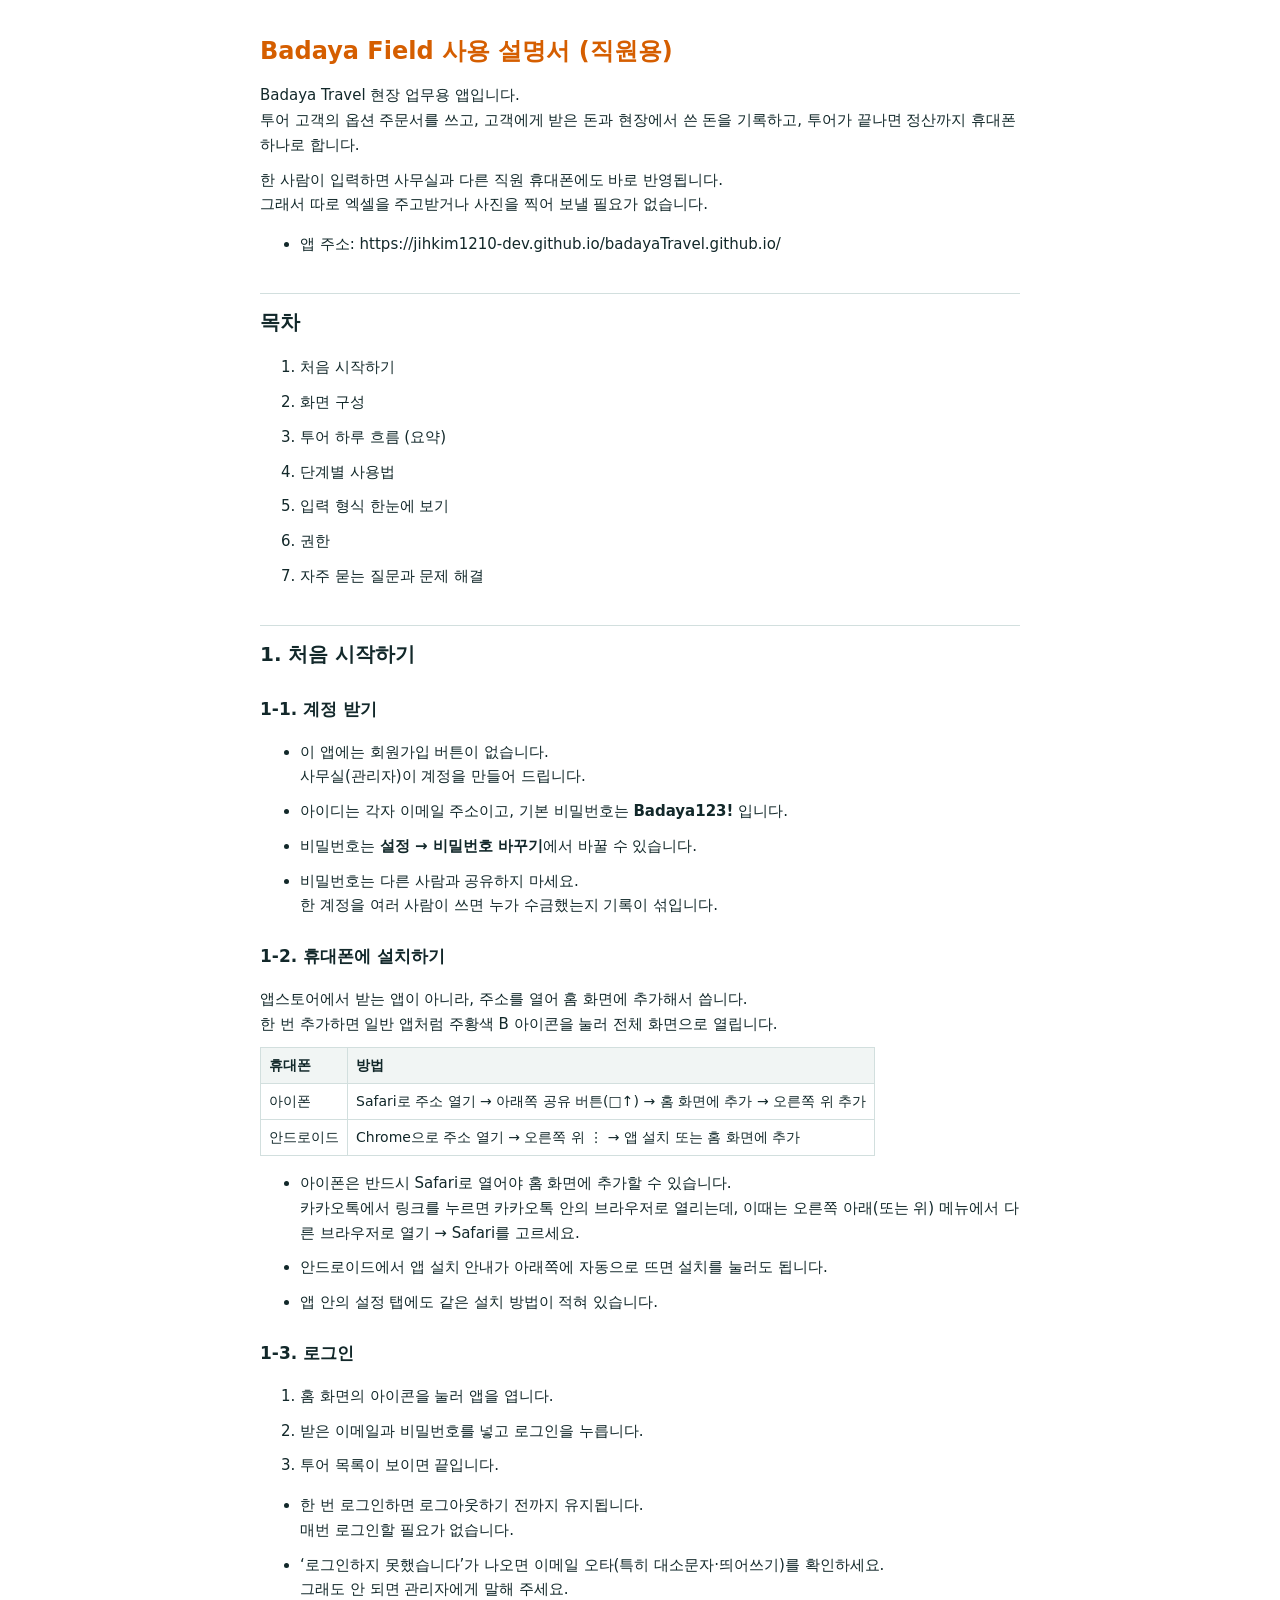
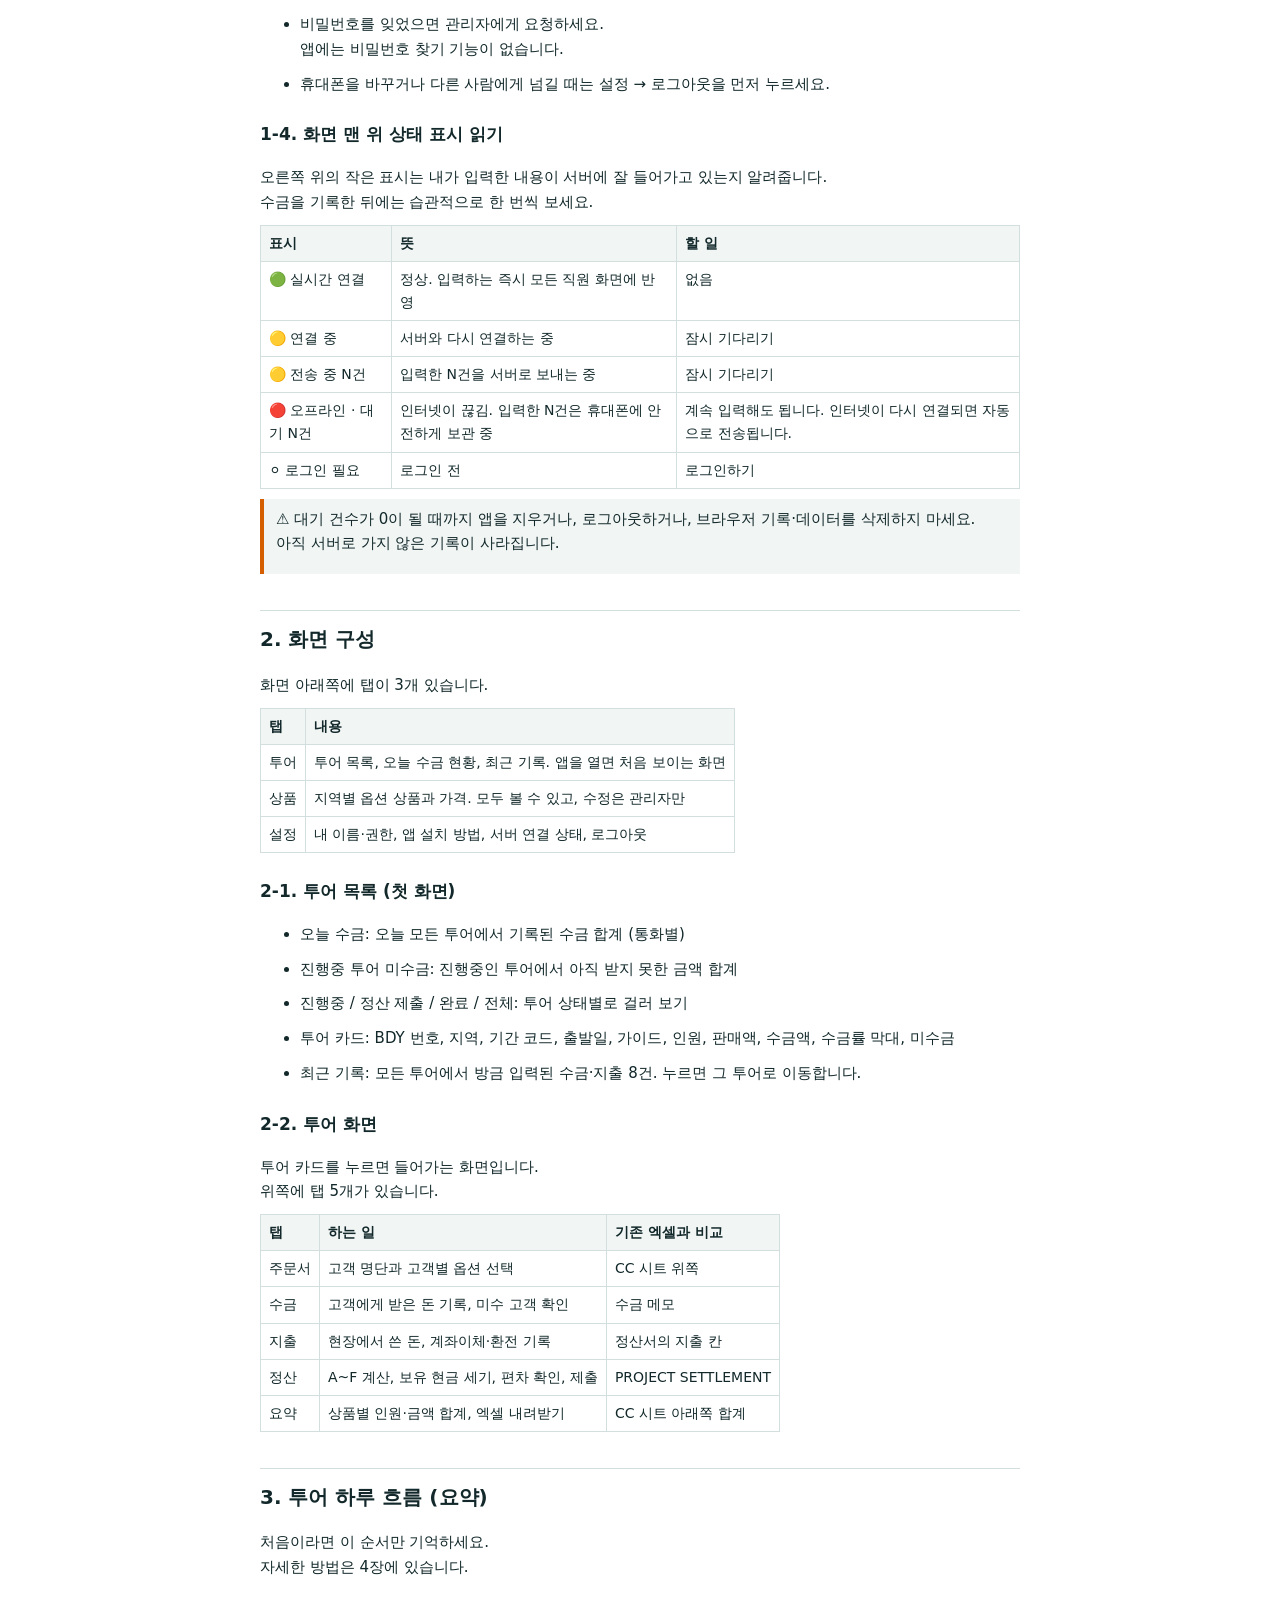
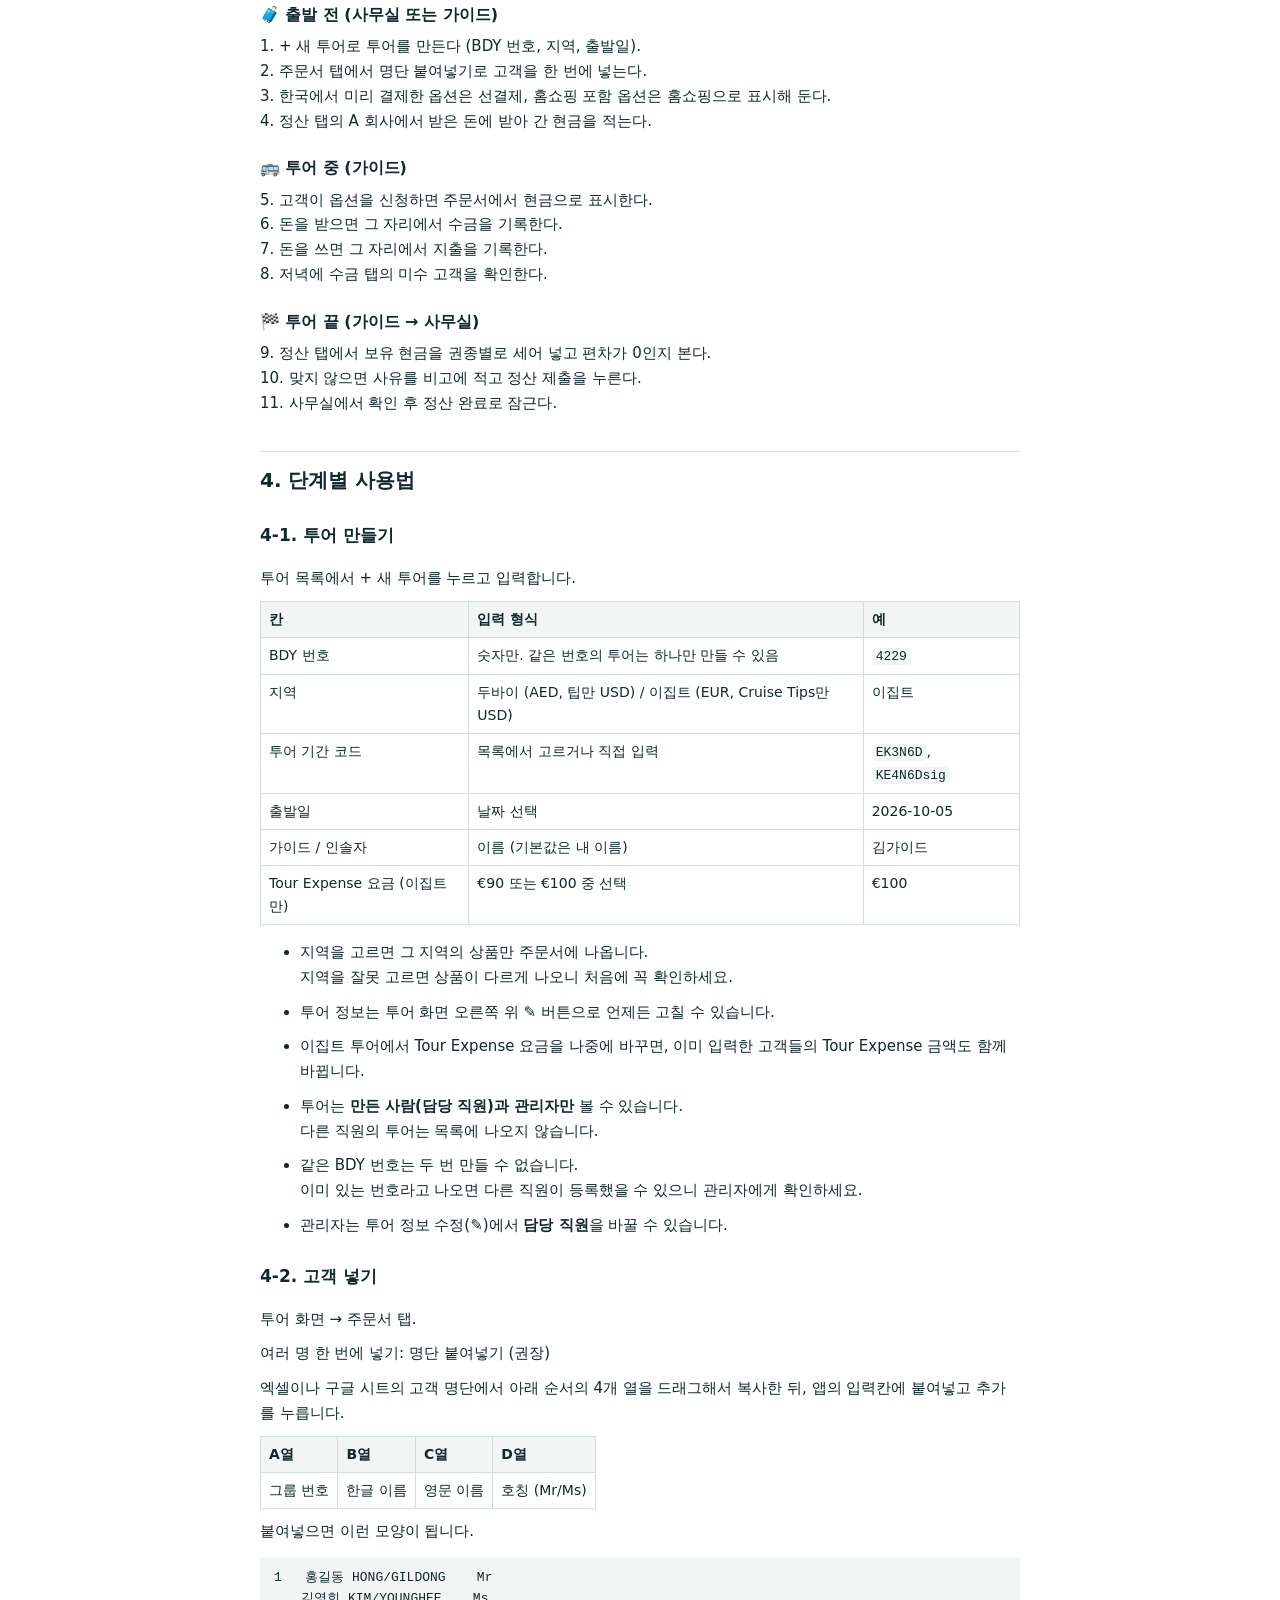
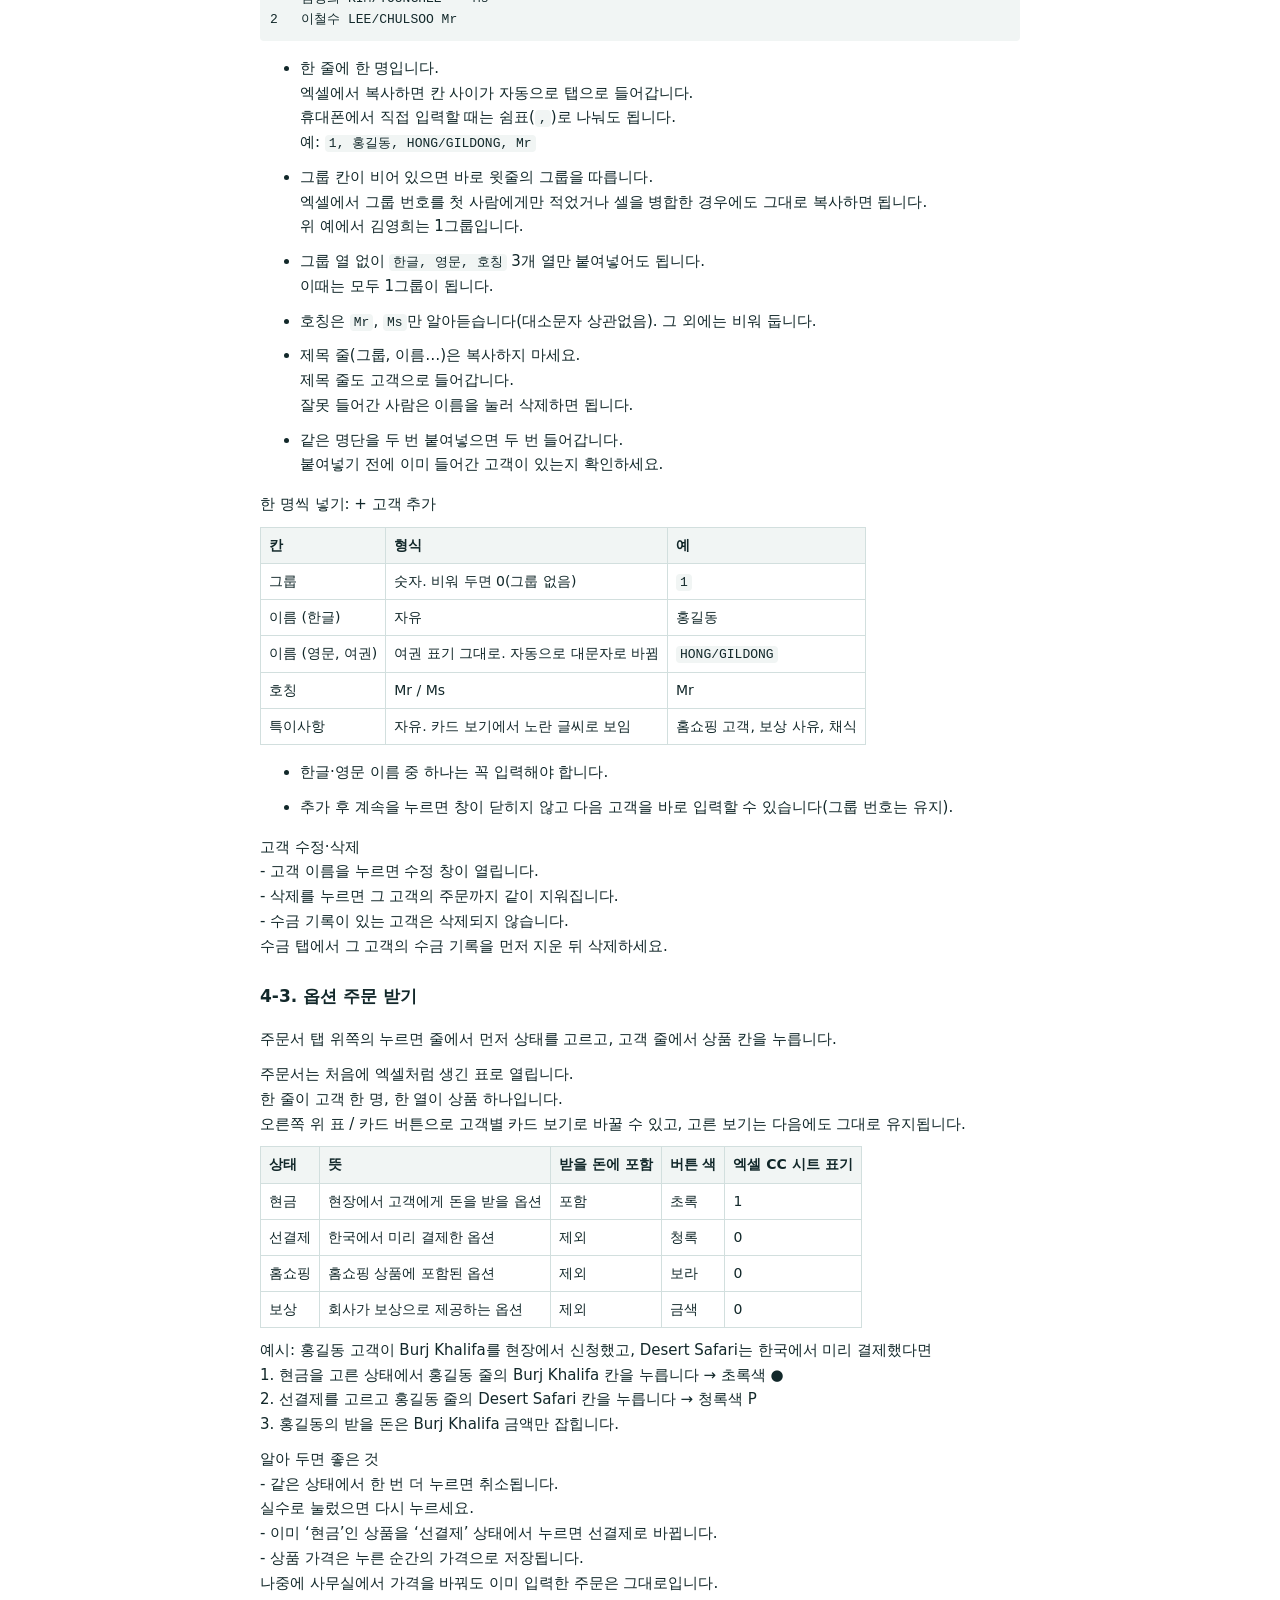
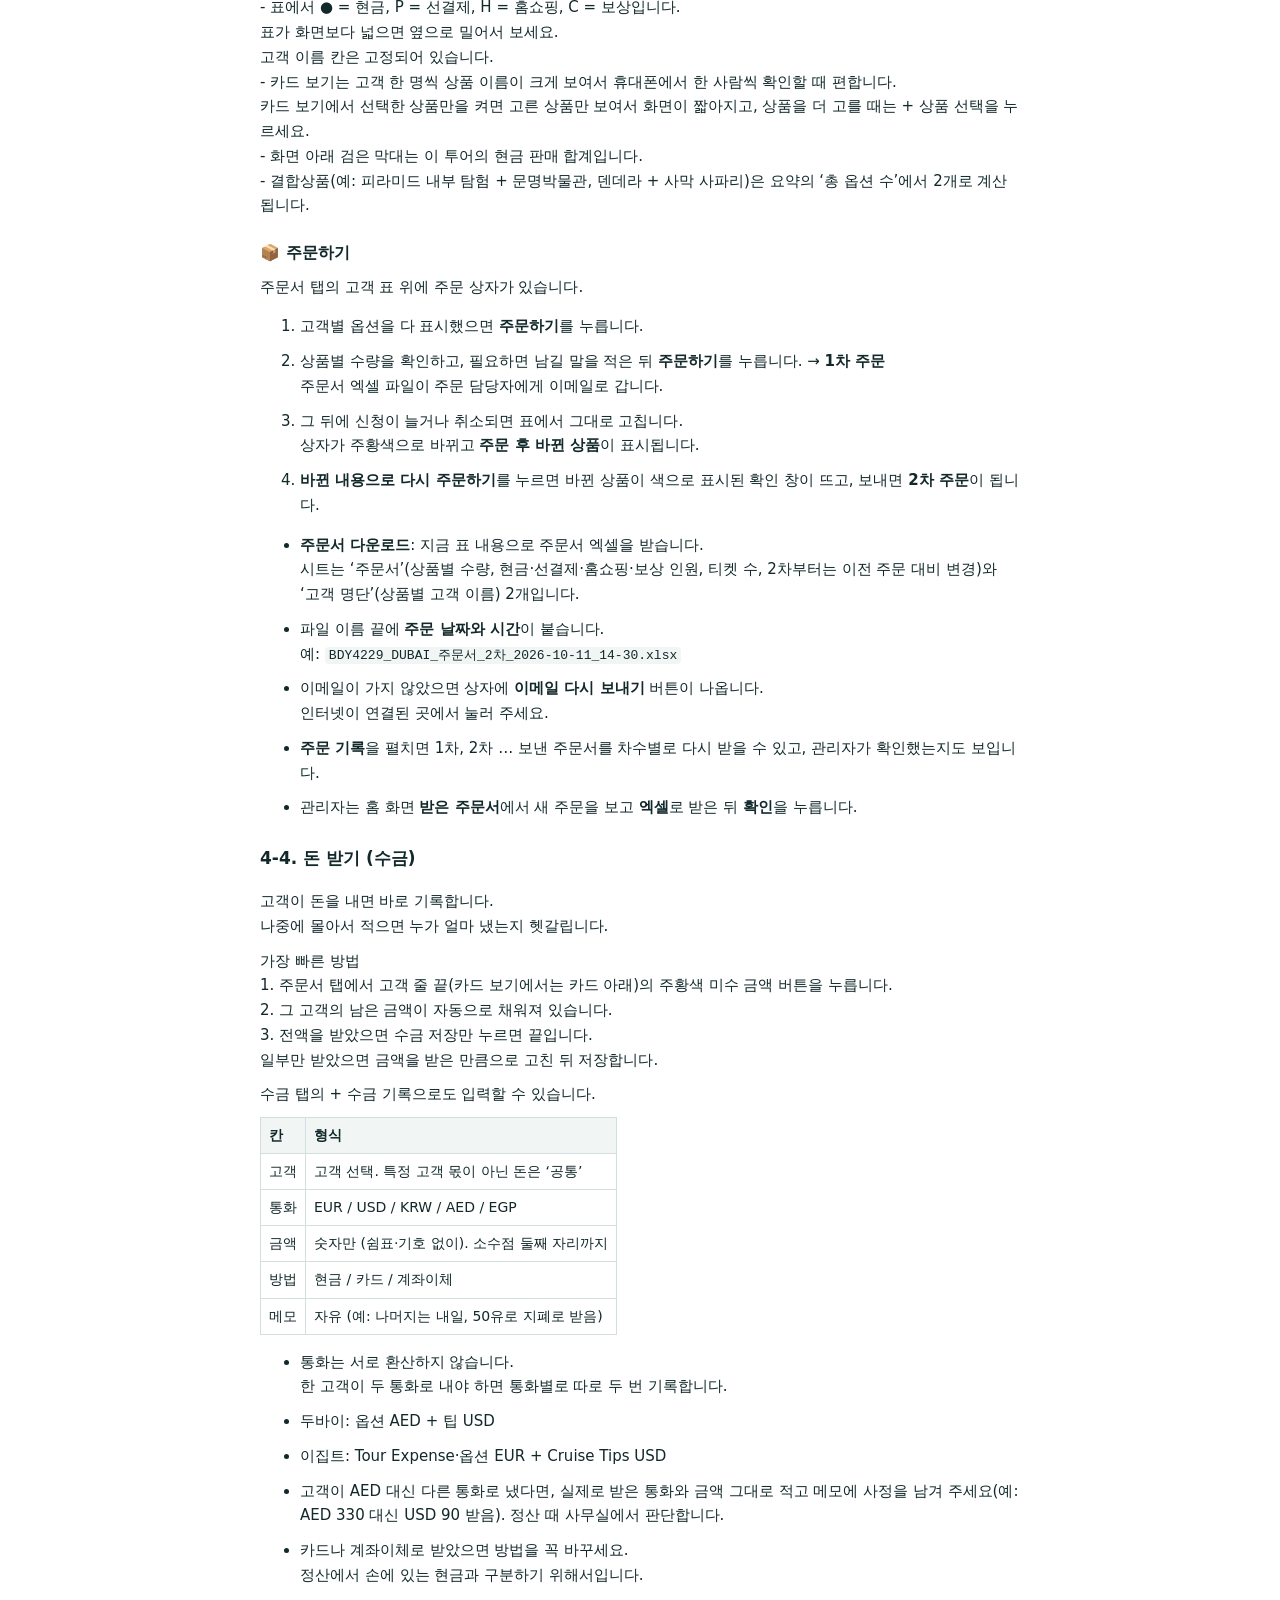
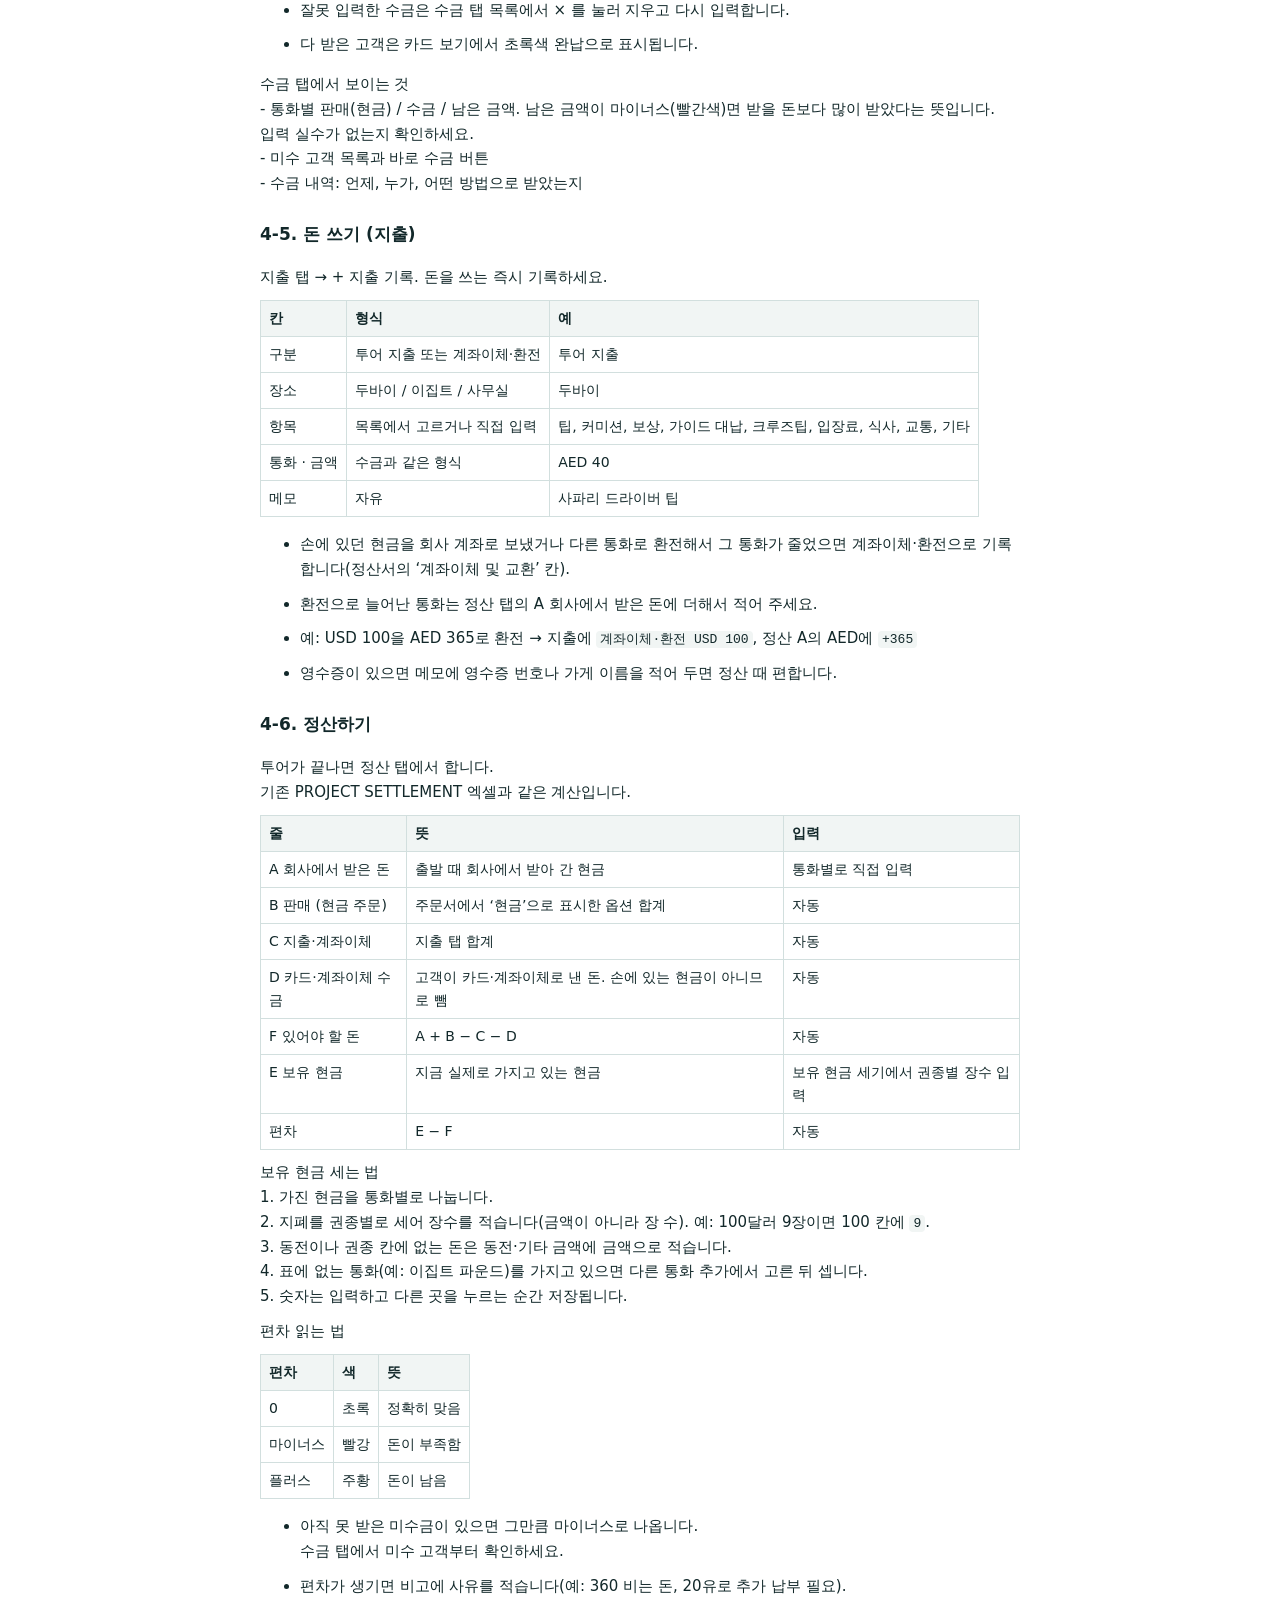
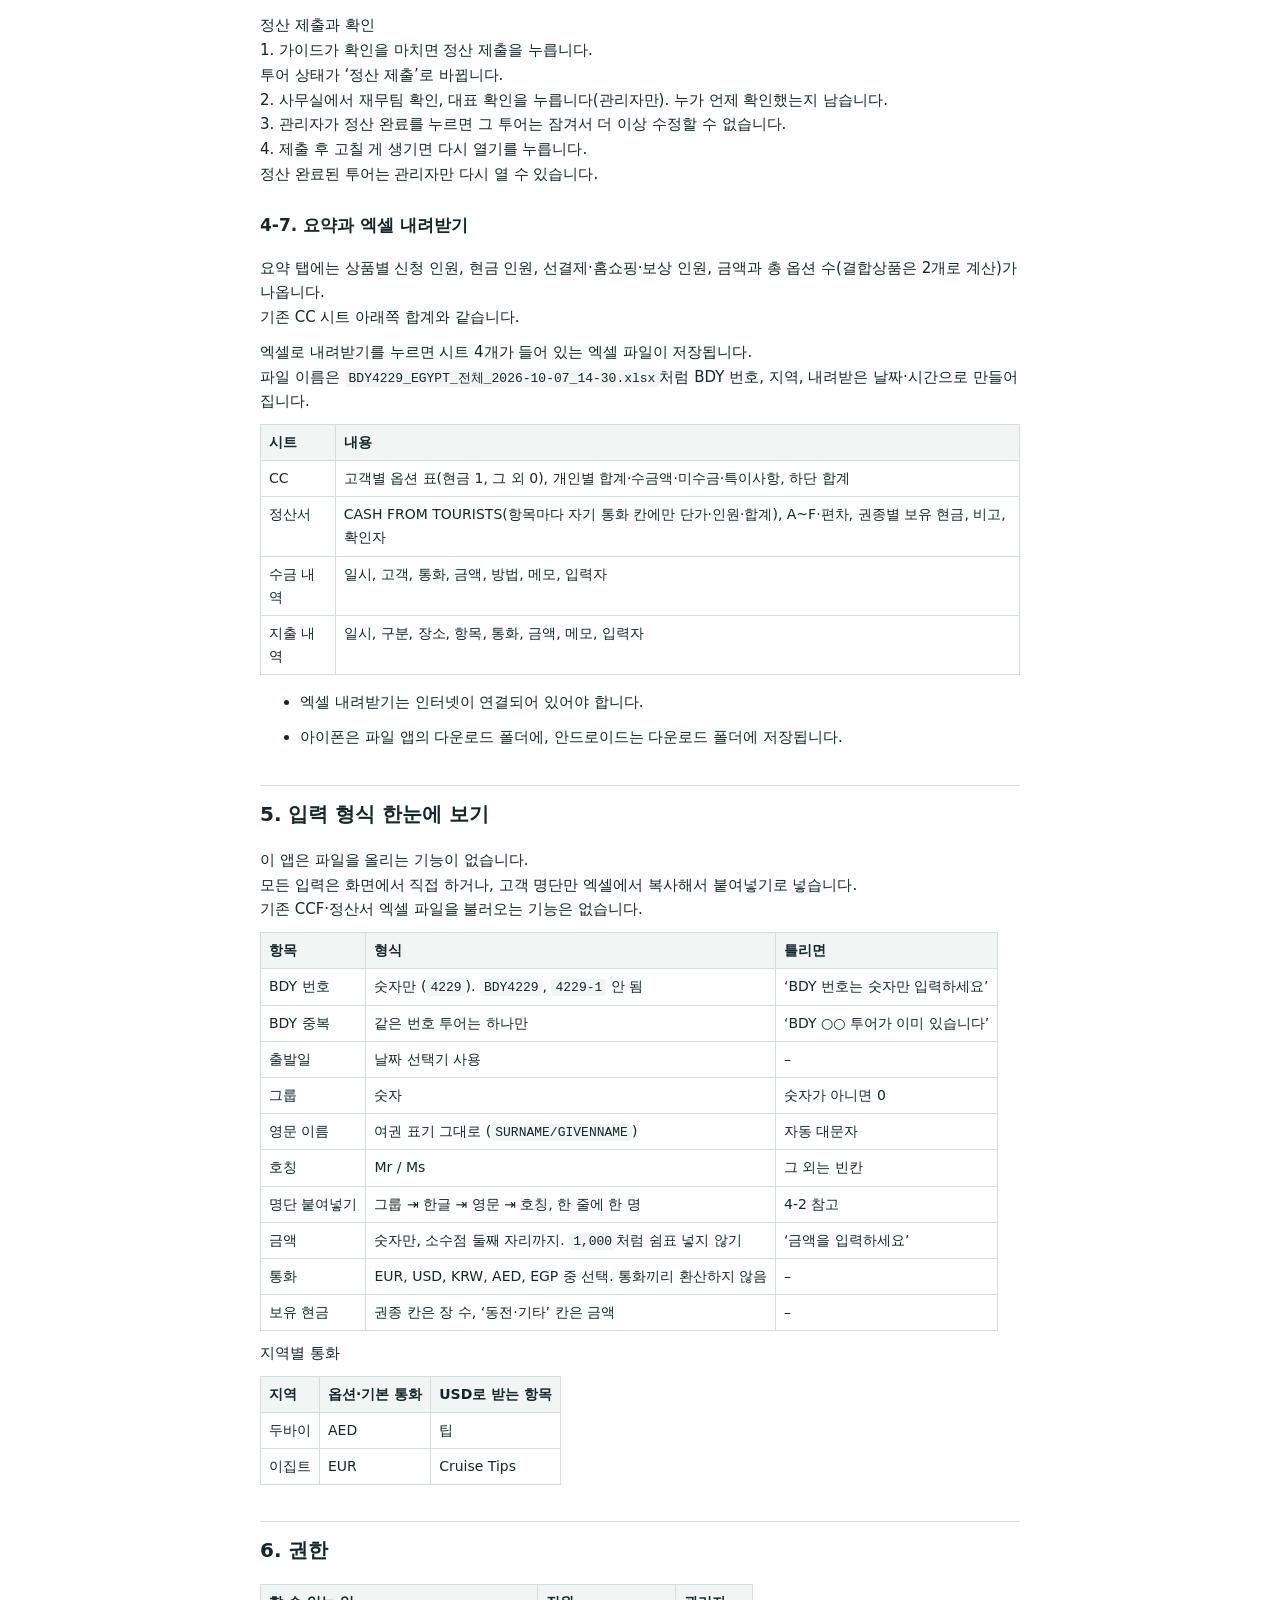
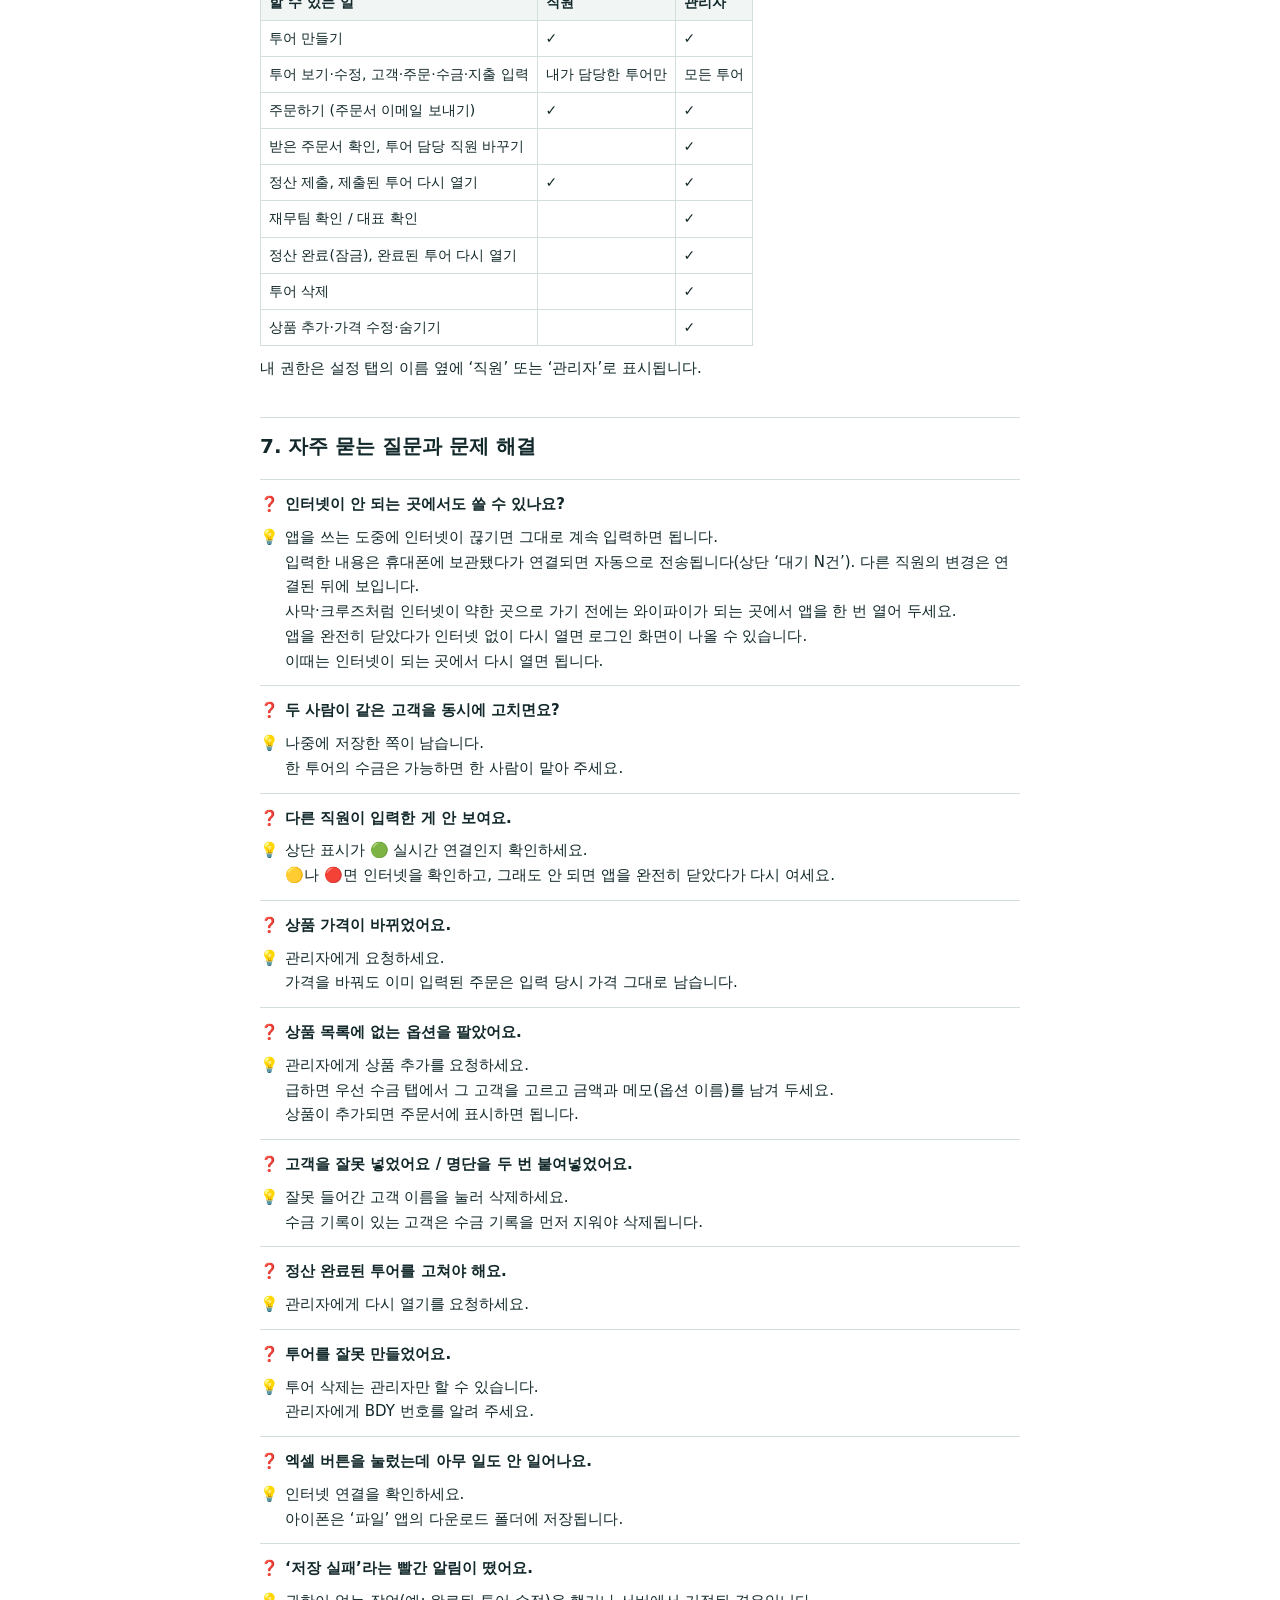
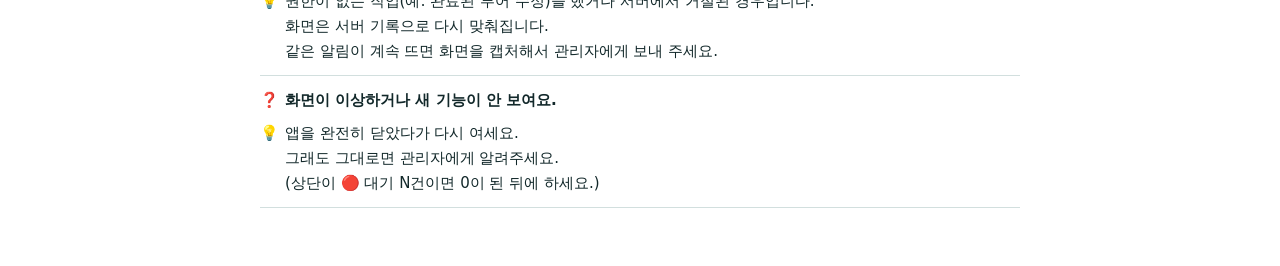
==== commit 89ddbbc1: "주문하기: 주문서를 주문 담당자에게 이메일로 보내기 - '관리자에게 주문하기' → '주문하기', '관리자 주문' 제목 삭제 - Edge Function send-order (Res" ====
--- a/manual.html
+++ b/manual.html
@@ -434,11 +434,12 @@
 카드 보기에서 선택한 상품만을 켜면 고른 상품만 보여서 화면이 짧아지고, 상품을 더 고를 때는 + 상품 선택을 누르세요.<br />
 - 화면 아래 검은 막대는 이 투어의 현금 판매 합계입니다.<br />
 - 결합상품(예: 피라미드 내부 탐험 + 문명박물관, 덴데라 + 사막 사파리)은 요약의 ‘총 옵션 수’에서 2개로 계산됩니다.</p>
-<h4>📦 관리자에게 주문하기</h4>
-<p>주문서 탭의 고객 표 위에 <b>관리자 주문</b> 상자가 있습니다.</p>
+<h4>📦 주문하기</h4>
+<p>주문서 탭의 고객 표 위에 주문 상자가 있습니다.</p>
 <ol>
-<li>고객별 옵션을 다 표시했으면 <b>관리자에게 주문하기</b>를 누릅니다.</li>
-<li>상품별 수량을 확인하고, 필요하면 관리자에게 남길 말을 적은 뒤 <b>관리자에게 보내기</b>를 누릅니다. → <b>1차 주문</b></li>
+<li>고객별 옵션을 다 표시했으면 <b>주문하기</b>를 누릅니다.</li>
+<li>상품별 수량을 확인하고, 필요하면 남길 말을 적은 뒤 <b>주문하기</b>를 누릅니다. → <b>1차 주문</b><br />
+주문서 엑셀 파일이 주문 담당자에게 이메일로 갑니다.</li>
 <li>그 뒤에 신청이 늘거나 취소되면 표에서 그대로 고칩니다.<br />
 상자가 주황색으로 바뀌고 <b>주문 후 바뀐 상품</b>이 표시됩니다.</li>
 <li><b>바뀐 내용으로 다시 주문하기</b>를 누르면 바뀐 상품이 색으로 표시된 확인 창이 뜨고, 보내면 <b>2차 주문</b>이 됩니다.</li>
@@ -448,6 +449,8 @@
 시트는 ‘주문서’(상품별 수량, 현금·선결제·홈쇼핑·보상 인원, 티켓 수, 2차부터는 이전 주문 대비 변경)와 ‘고객 명단’(상품별 고객 이름) 2개입니다.</li>
 <li>파일 이름 끝에 <b>주문 날짜와 시간</b>이 붙습니다.<br />
 예: <code>BDY4229_DUBAI_주문서_2차_2026-10-11_14-30.xlsx</code></li>
+<li>이메일이 가지 않았으면 상자에 <b>이메일 다시 보내기</b> 버튼이 나옵니다.<br />
+인터넷이 연결된 곳에서 눌러 주세요.</li>
 <li><b>주문 기록</b>을 펼치면 1차, 2차 … 보낸 주문서를 차수별로 다시 받을 수 있고, 관리자가 확인했는지도 보입니다.</li>
 <li>관리자는 홈 화면 <b>받은 주문서</b>에서 새 주문을 보고 <b>엑셀</b>로 받은 뒤 <b>확인</b>을 누릅니다.</li>
 </ul>
@@ -789,7 +792,7 @@
 <td>모든 투어</td>
 </tr>
 <tr>
-<td>관리자에게 주문서 보내기</td>
+<td>주문하기 (주문서 이메일 보내기)</td>
 <td>✓</td>
 <td>✓</td>
 </tr>
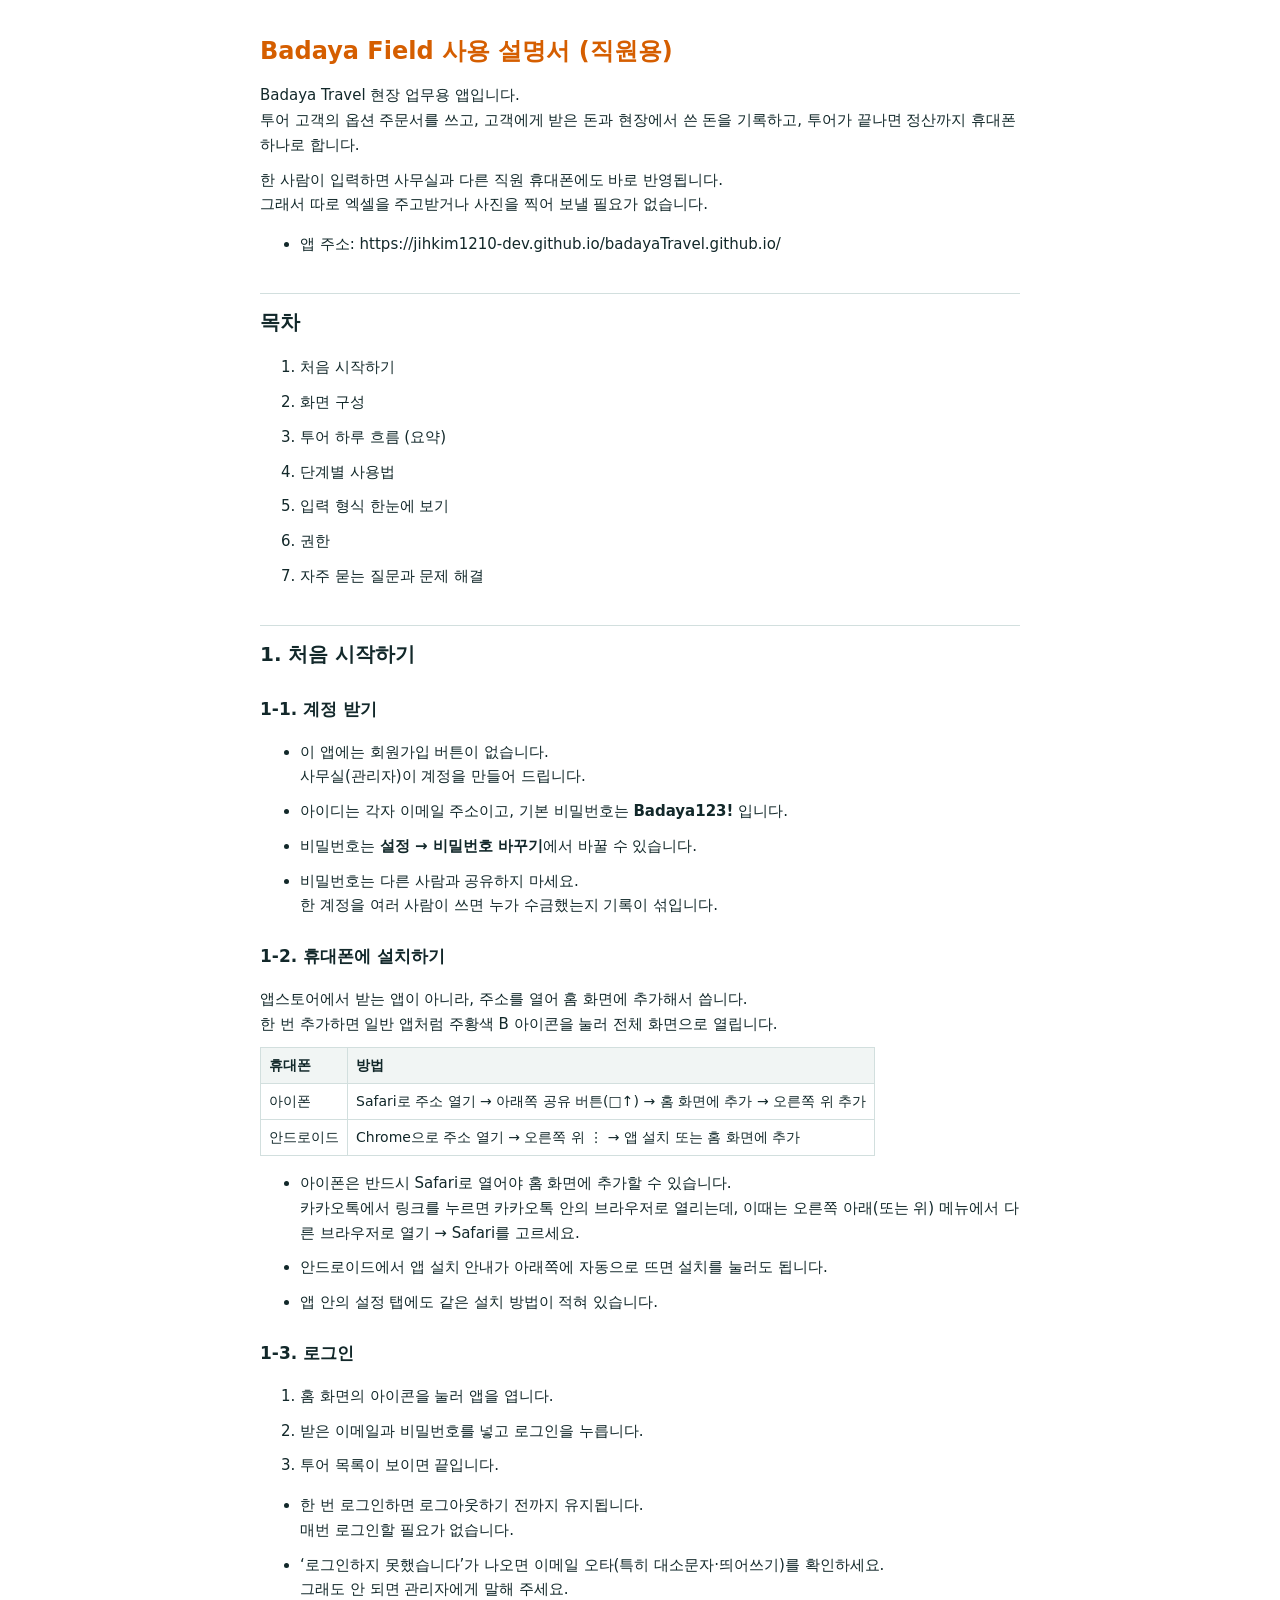
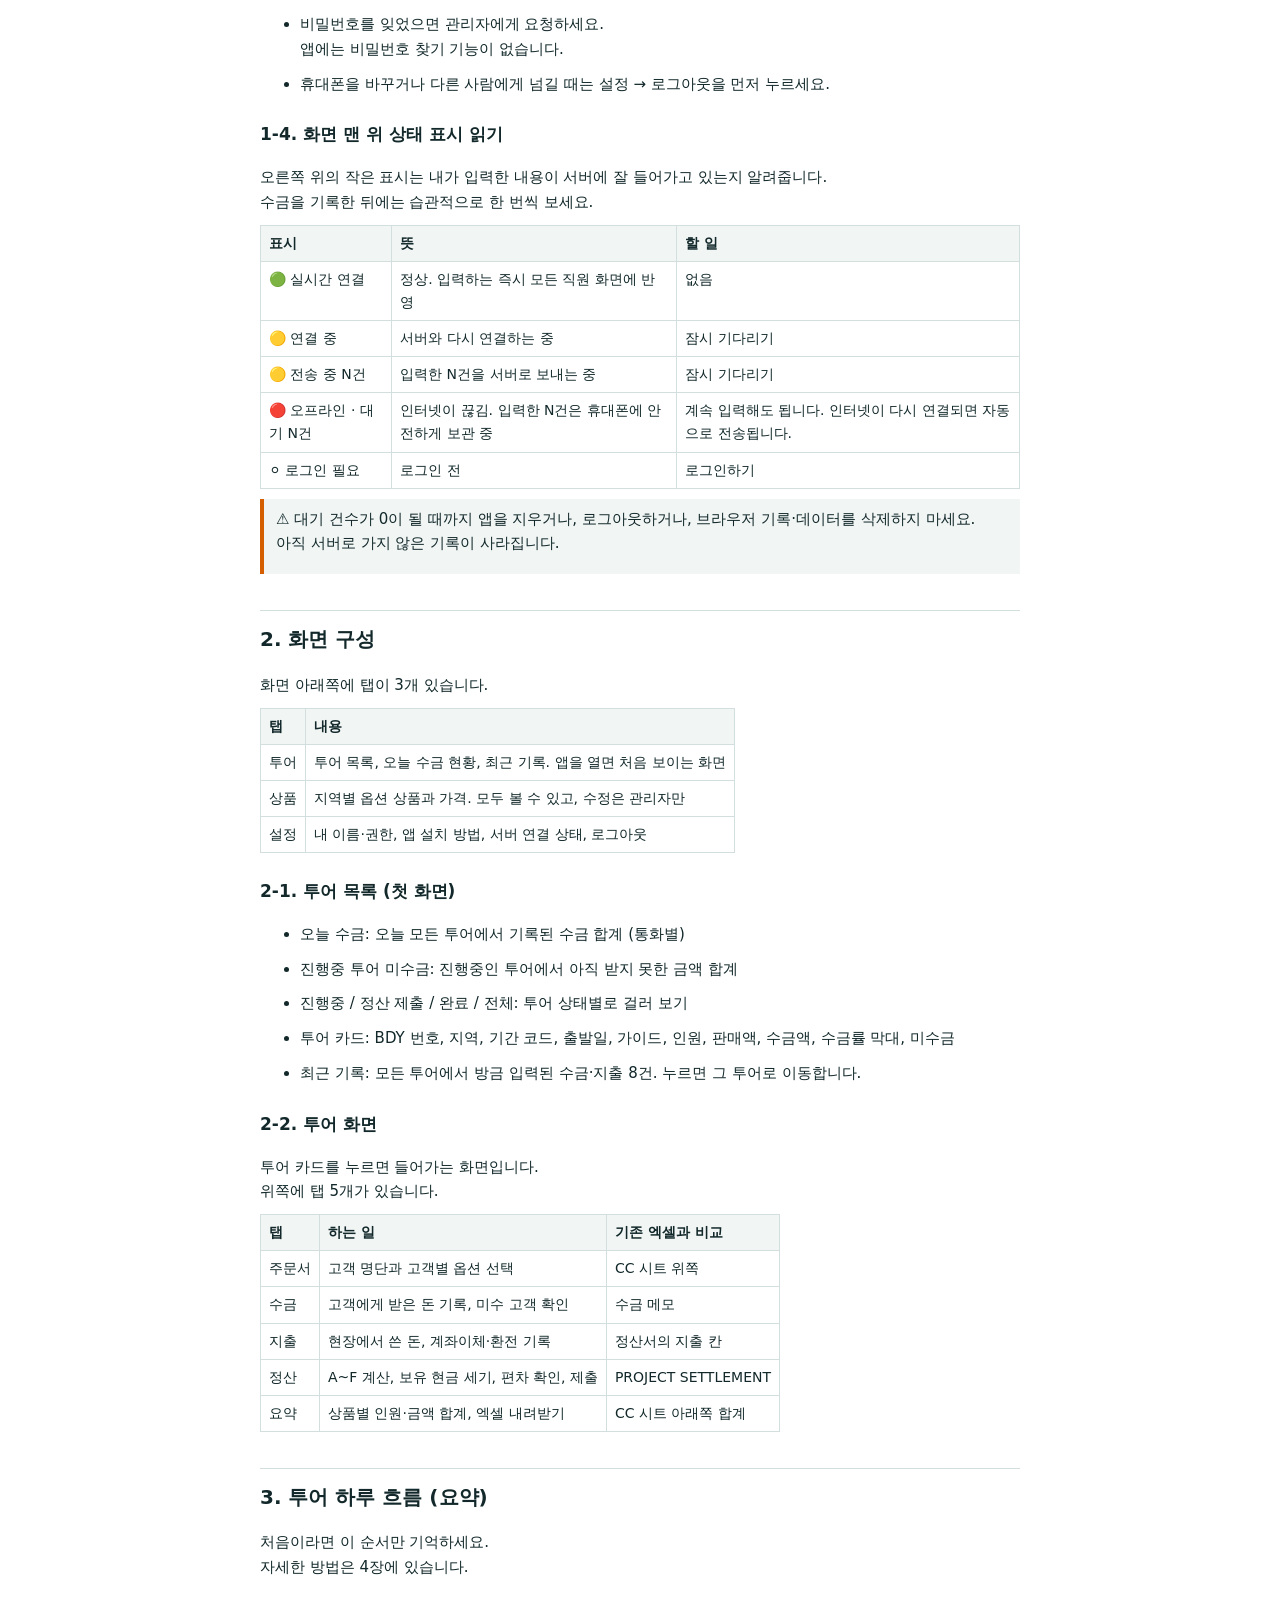
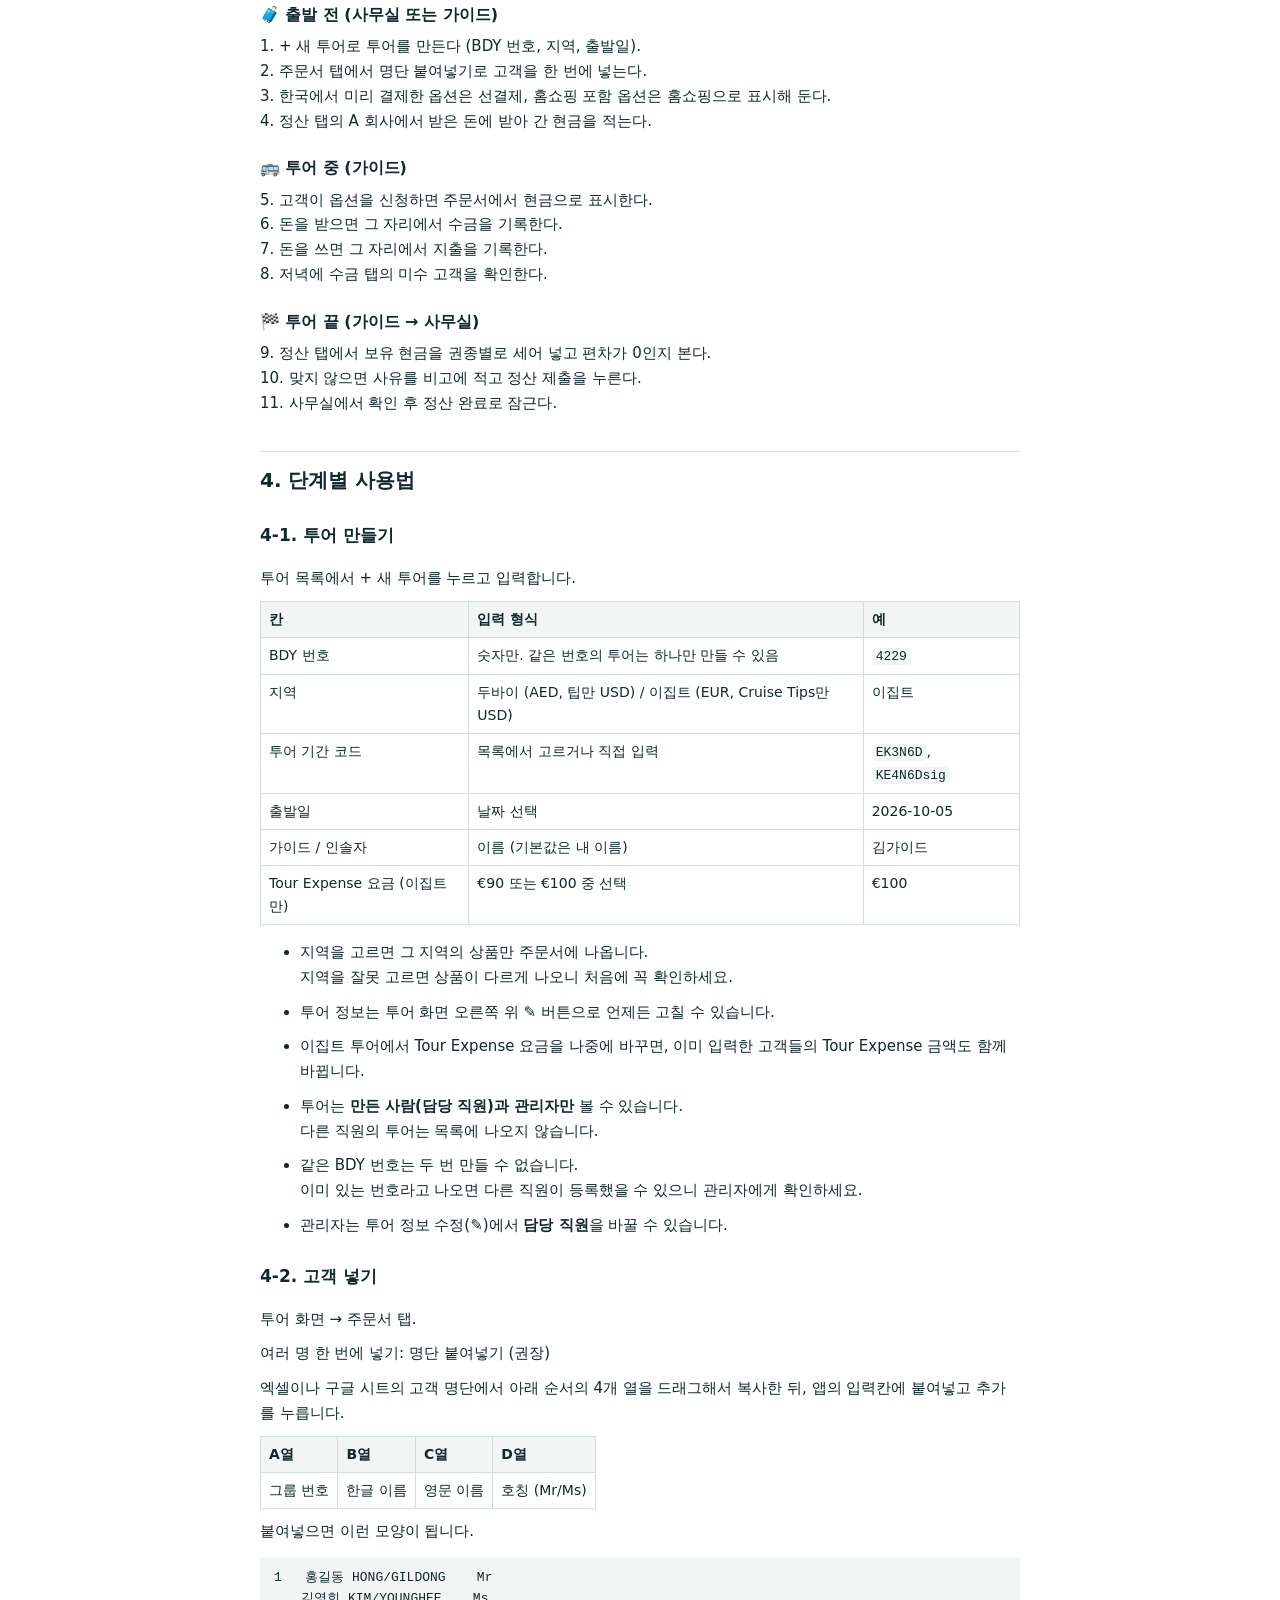
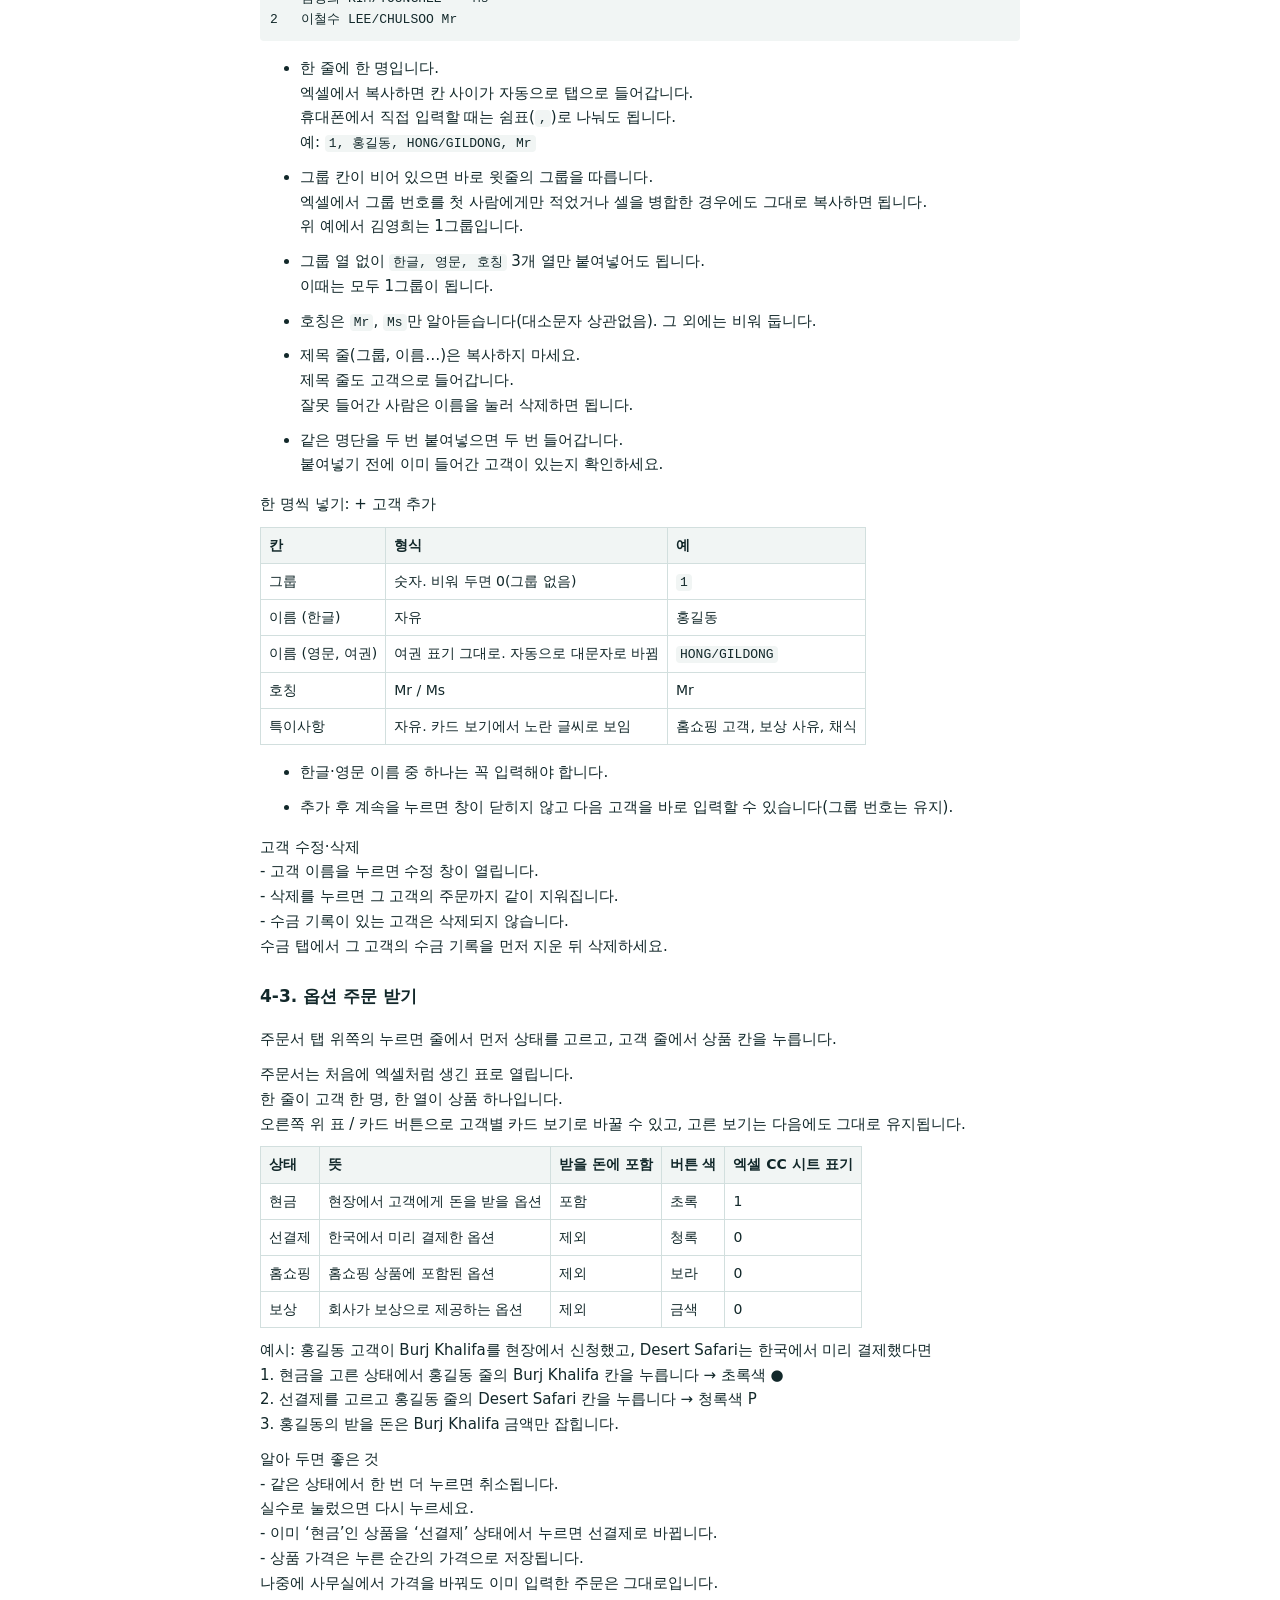
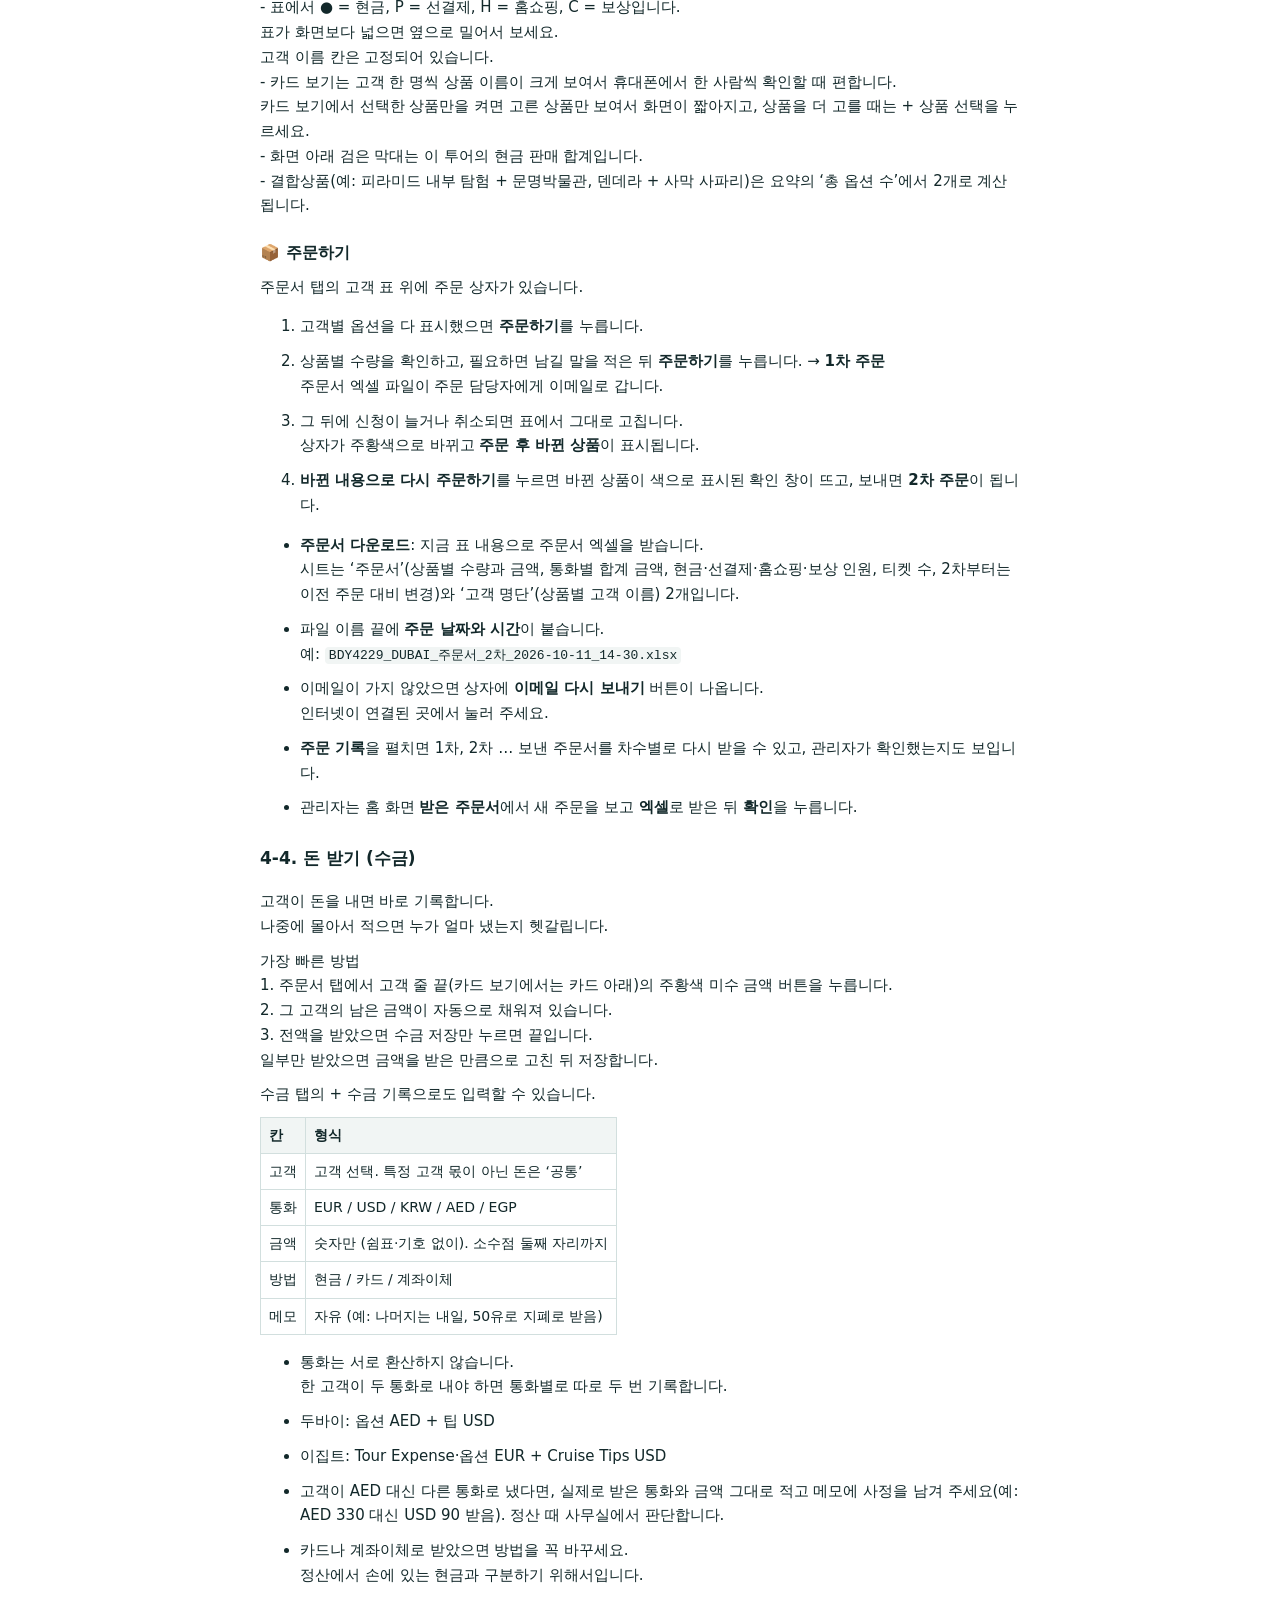
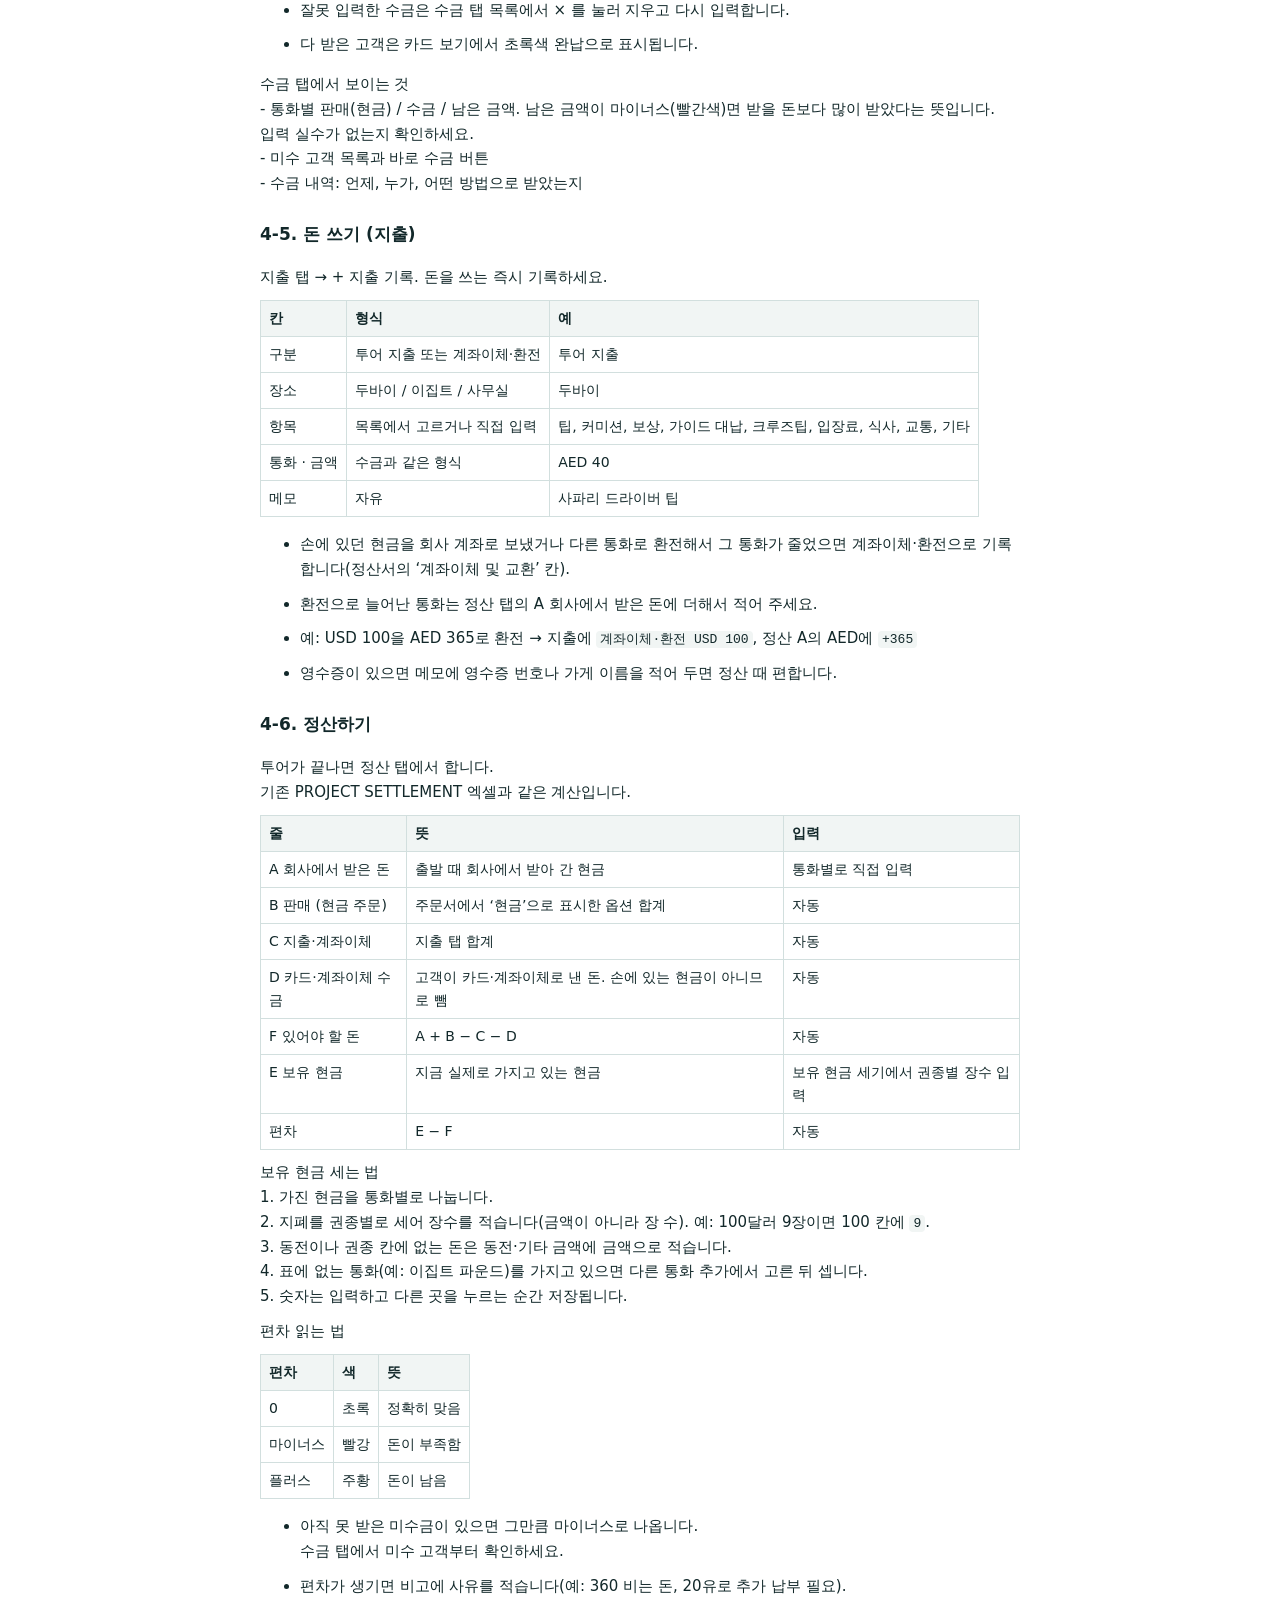
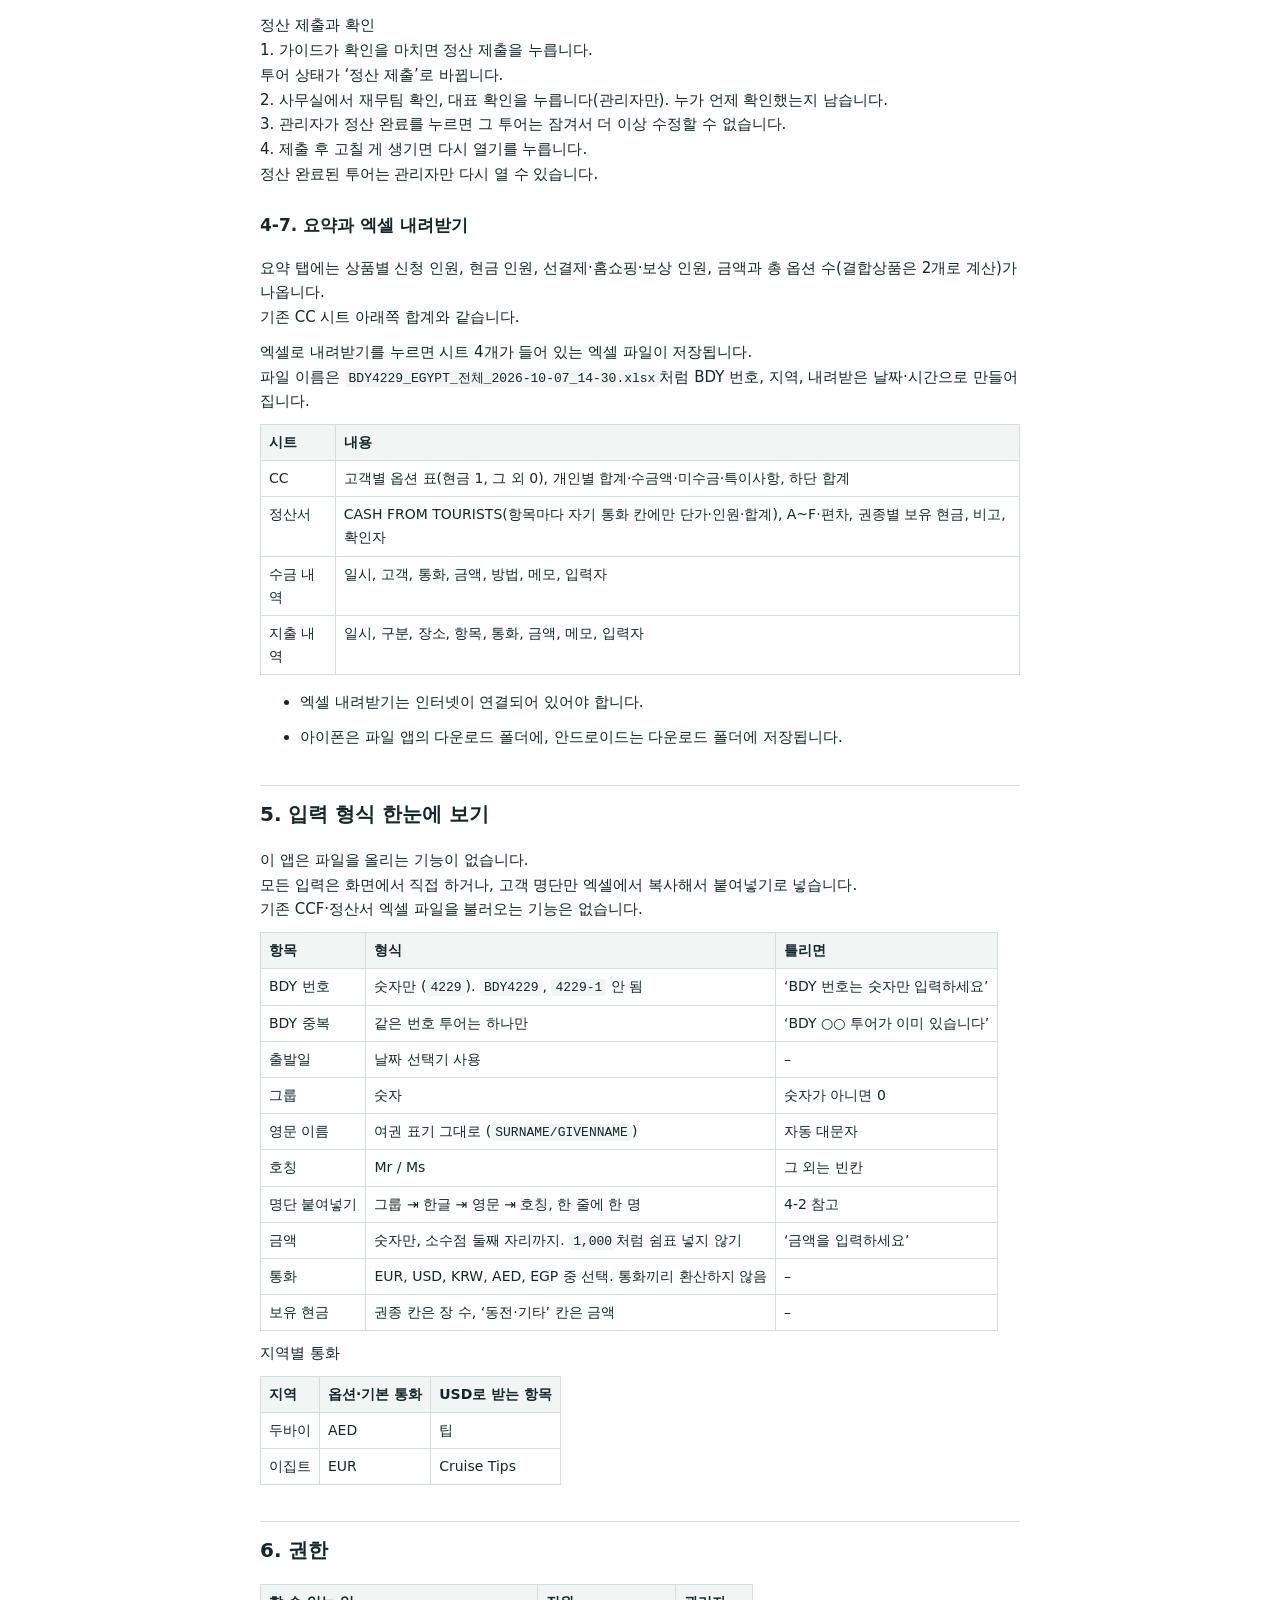
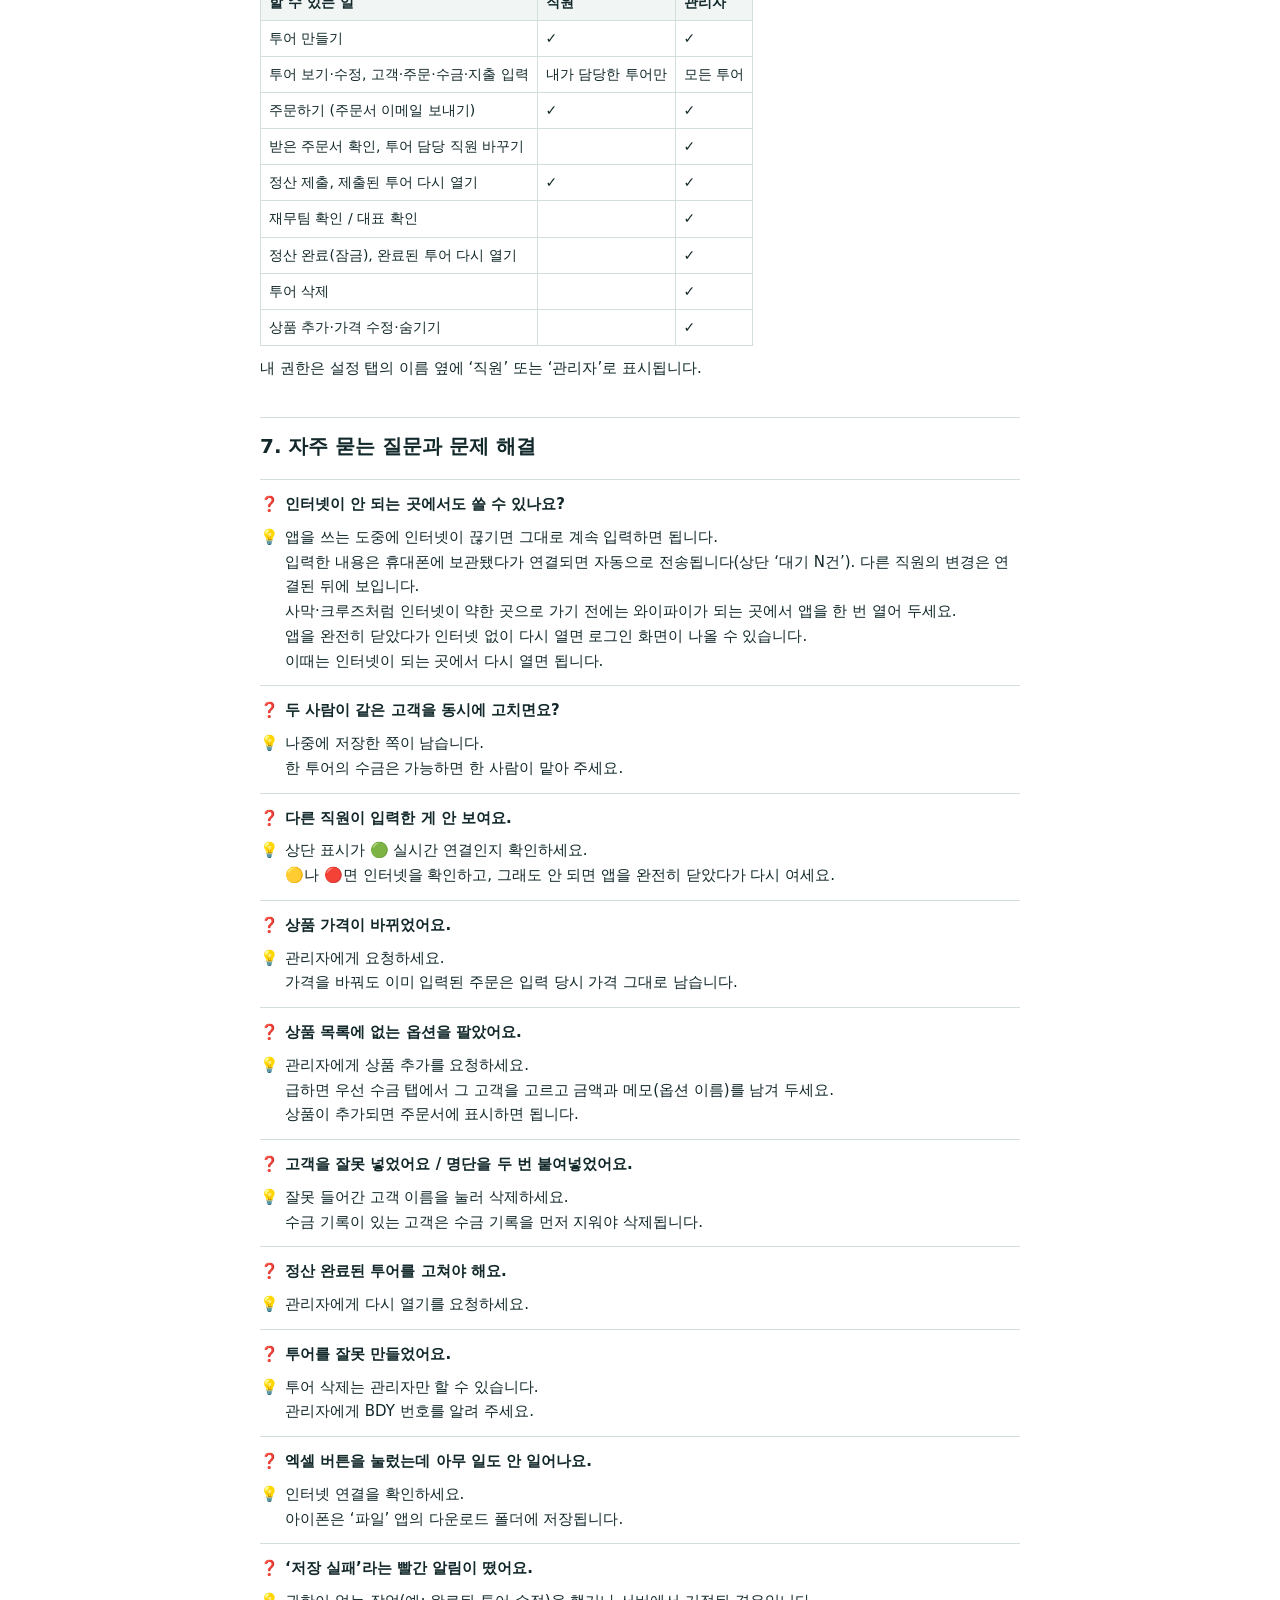
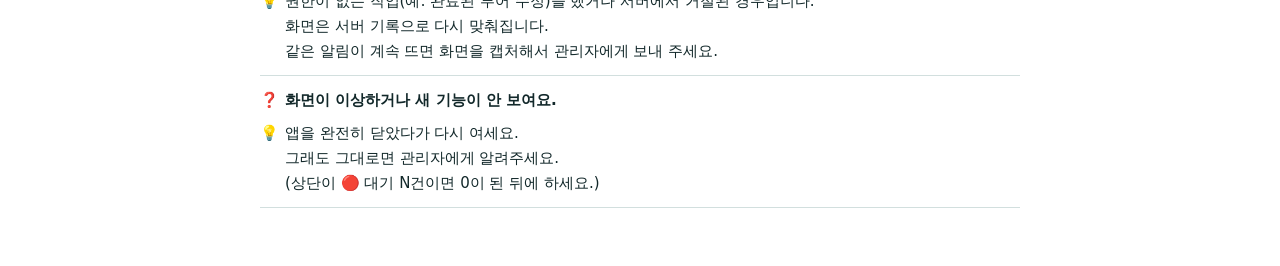
==== commit 70795a9b: "주문서에 상품별 금액과 통화별 합계 금액 추가 Co-Authored-By: Claude Opus 5.5 (1M context) <noreply@anthropic.com> Claud" ====
--- a/manual.html
+++ b/manual.html
@@ -446,7 +446,7 @@
 </ol>
 <ul>
 <li><b>주문서 다운로드</b>: 지금 표 내용으로 주문서 엑셀을 받습니다.<br />
-시트는 ‘주문서’(상품별 수량, 현금·선결제·홈쇼핑·보상 인원, 티켓 수, 2차부터는 이전 주문 대비 변경)와 ‘고객 명단’(상품별 고객 이름) 2개입니다.</li>
+시트는 ‘주문서’(상품별 수량과 금액, 통화별 합계 금액, 현금·선결제·홈쇼핑·보상 인원, 티켓 수, 2차부터는 이전 주문 대비 변경)와 ‘고객 명단’(상품별 고객 이름) 2개입니다.</li>
 <li>파일 이름 끝에 <b>주문 날짜와 시간</b>이 붙습니다.<br />
 예: <code>BDY4229_DUBAI_주문서_2차_2026-10-11_14-30.xlsx</code></li>
 <li>이메일이 가지 않았으면 상자에 <b>이메일 다시 보내기</b> 버튼이 나옵니다.<br />
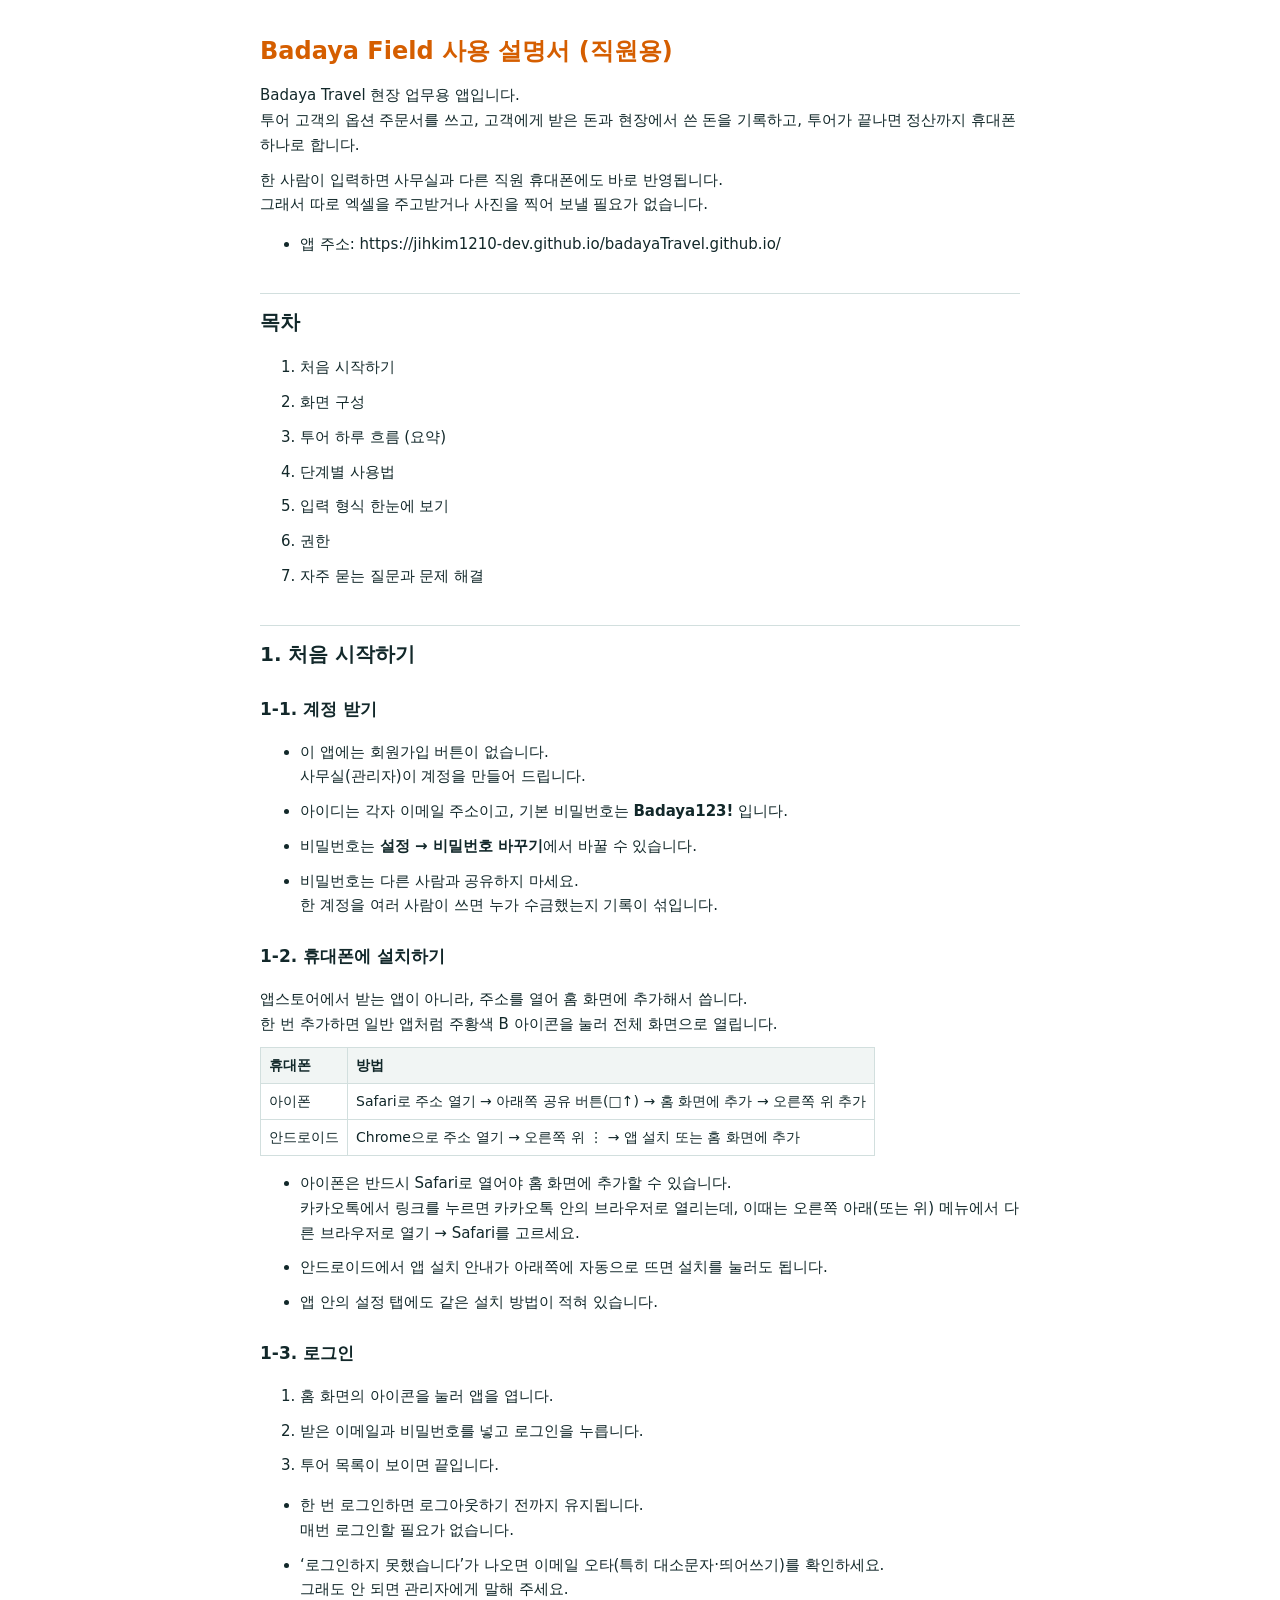
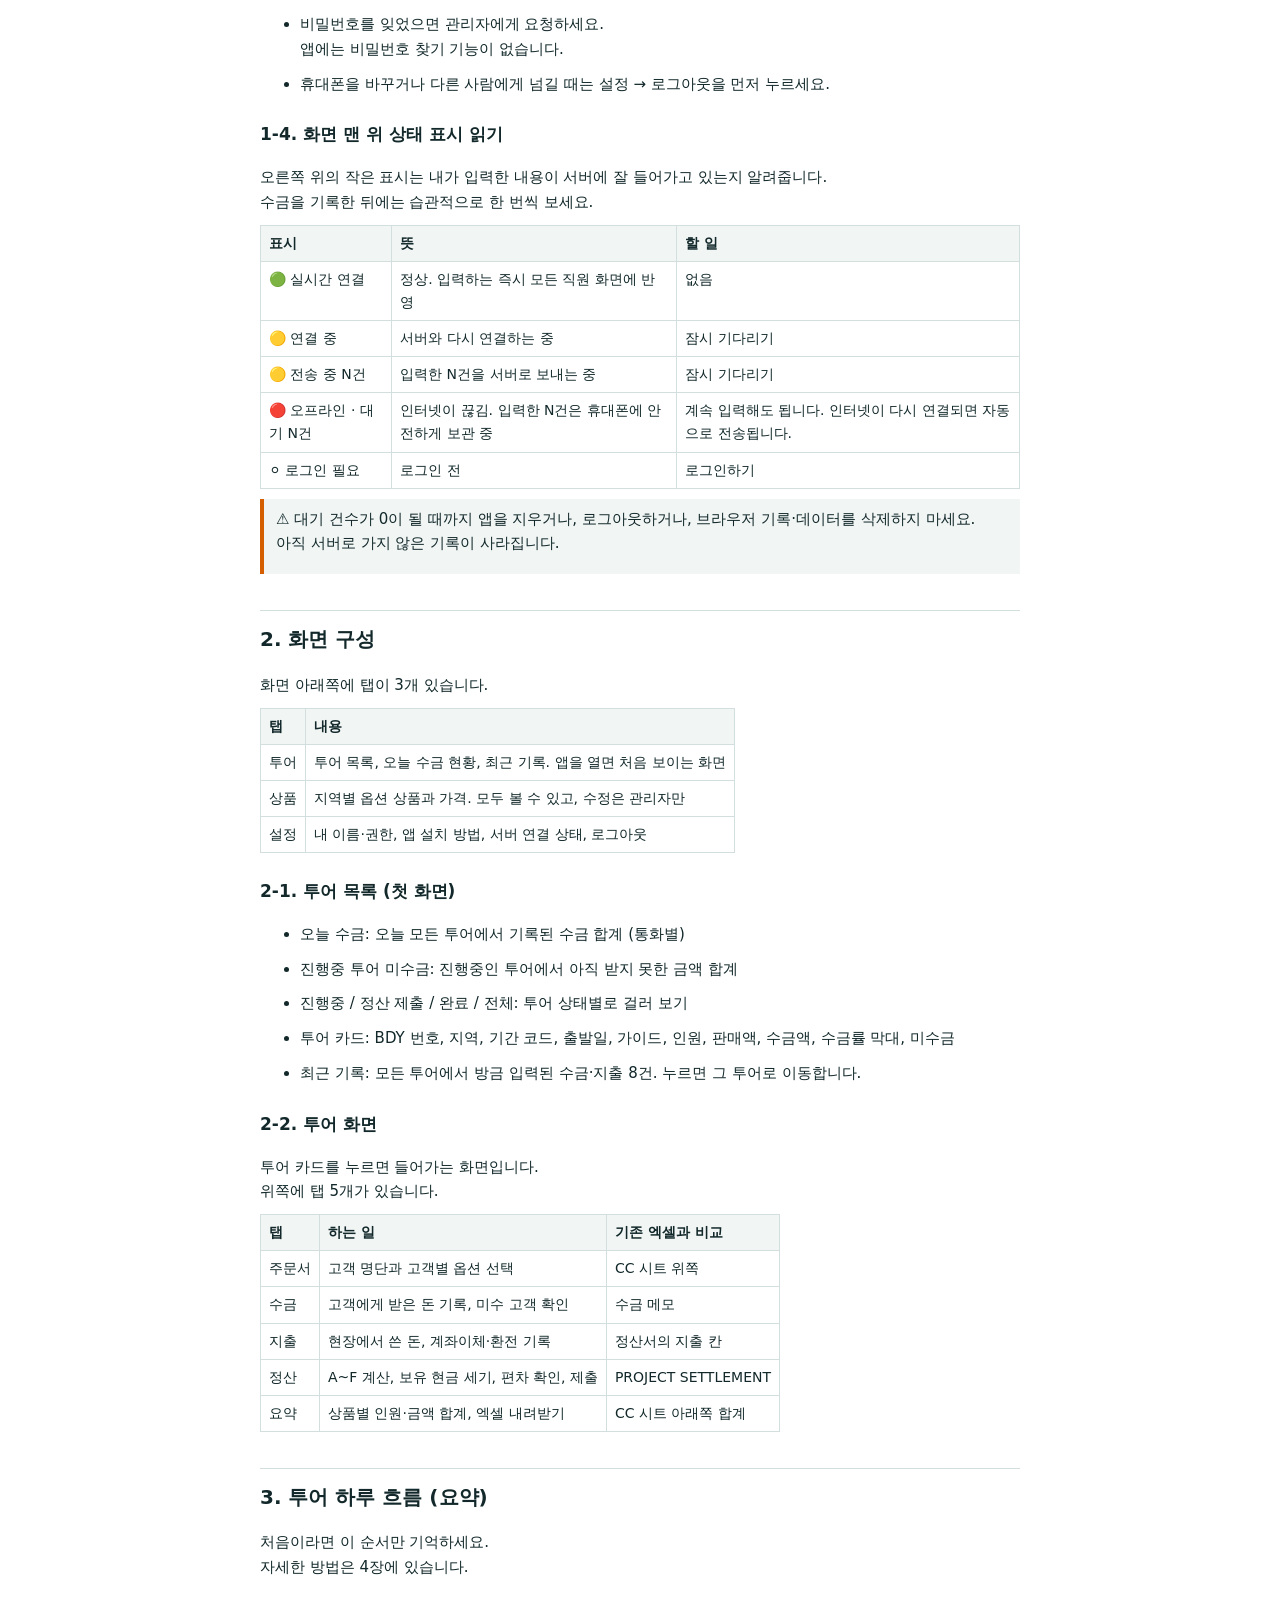
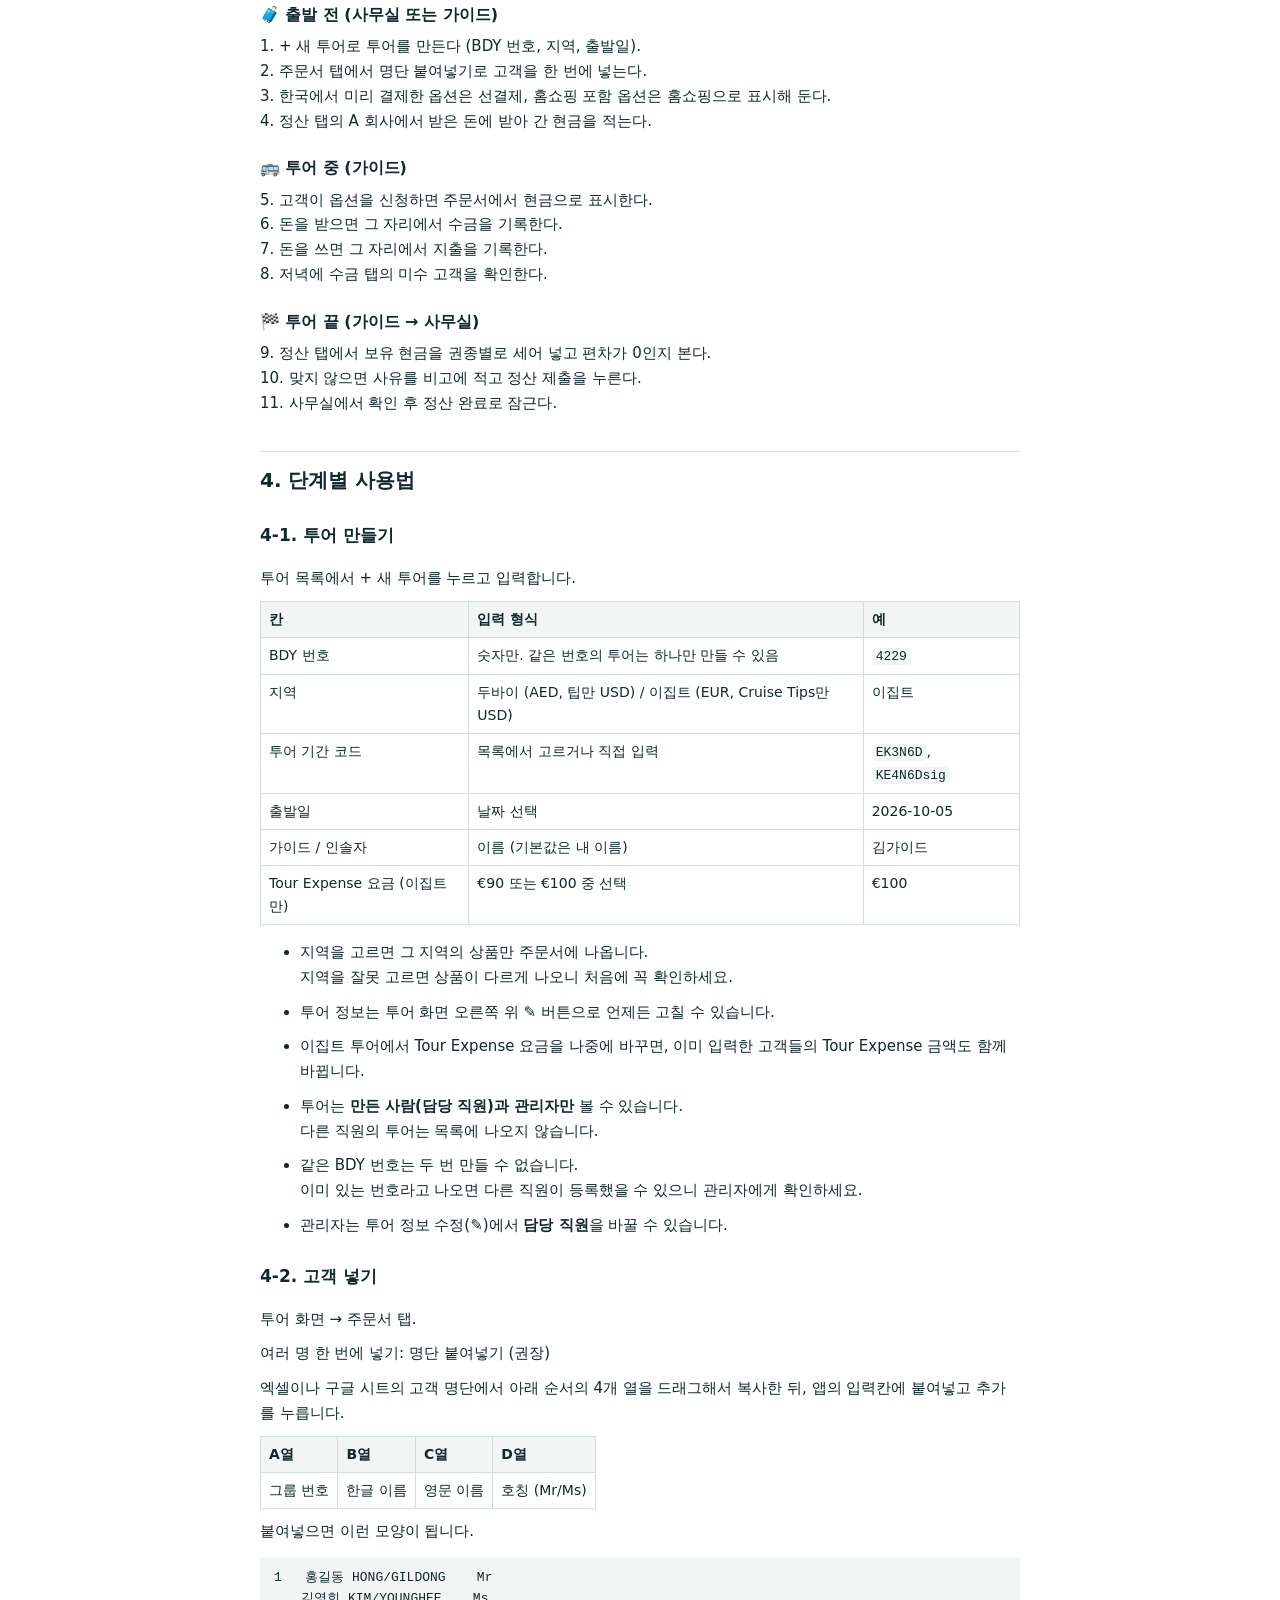
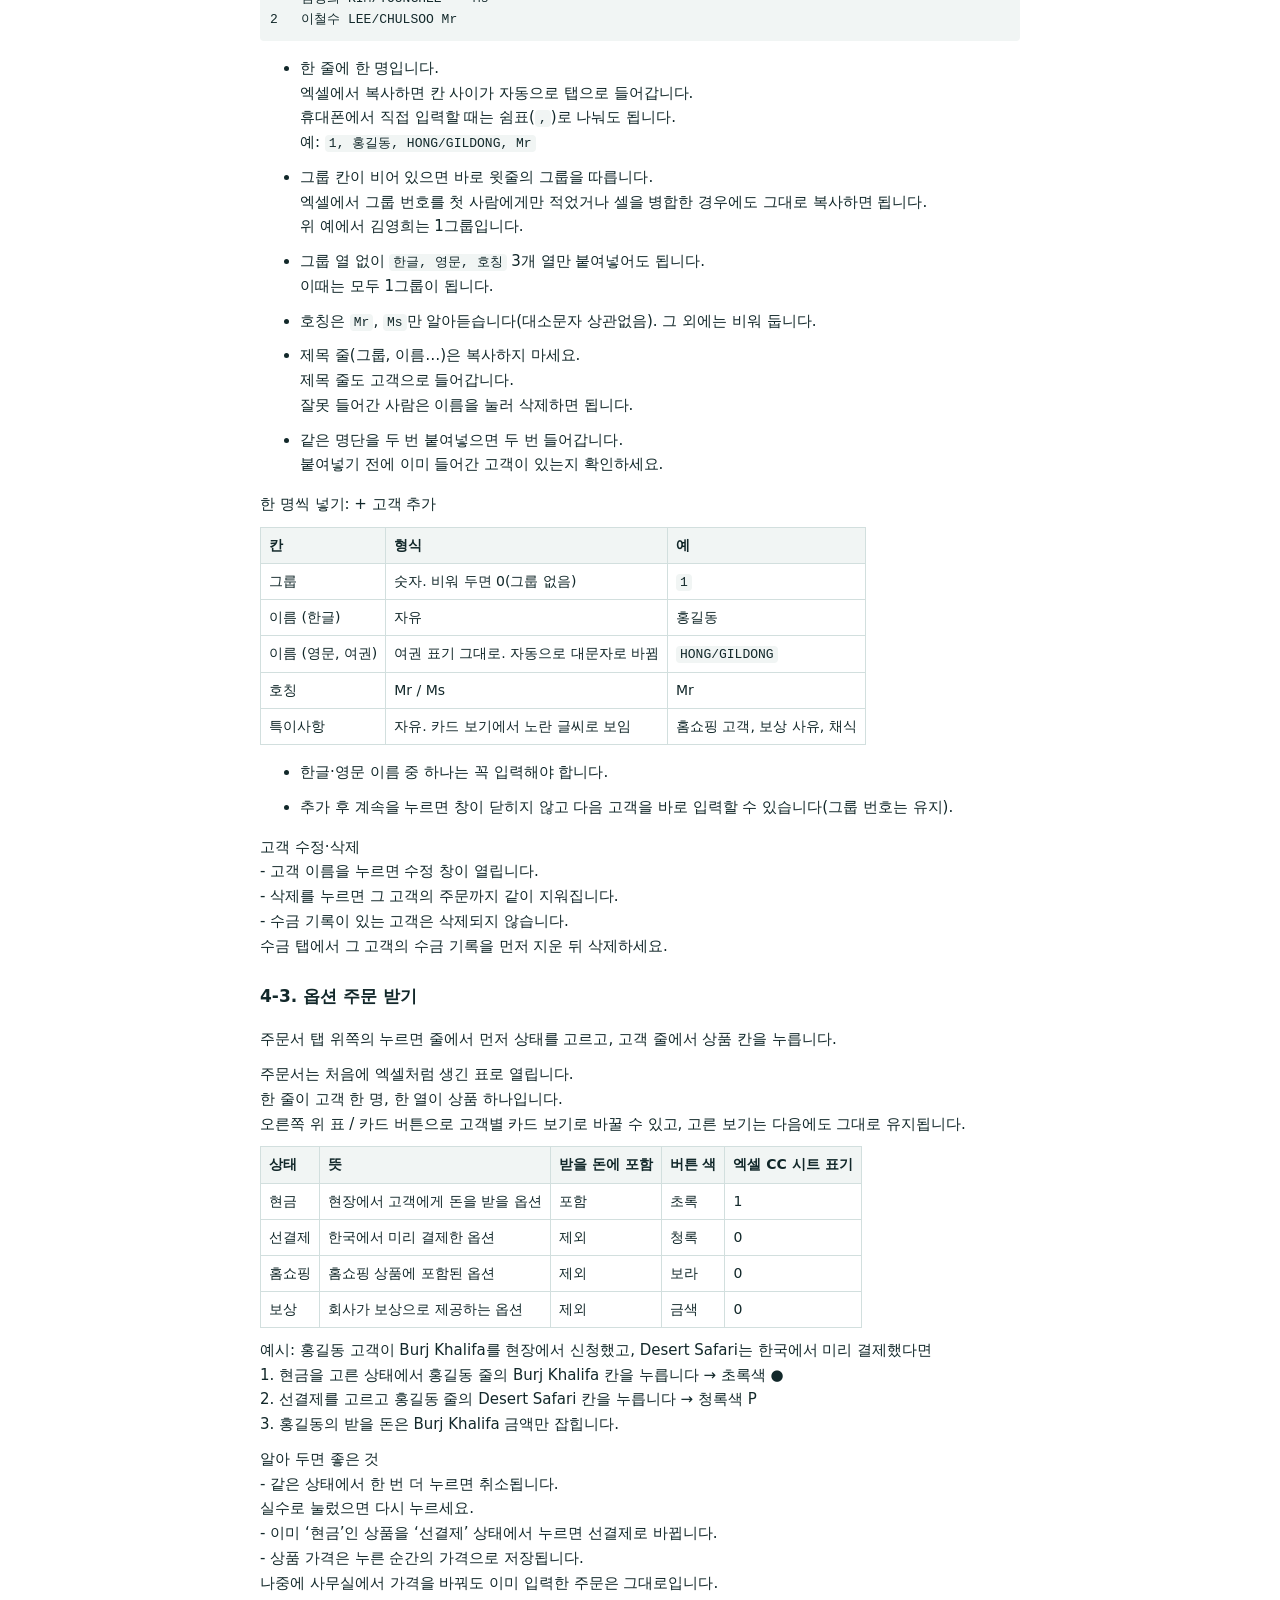
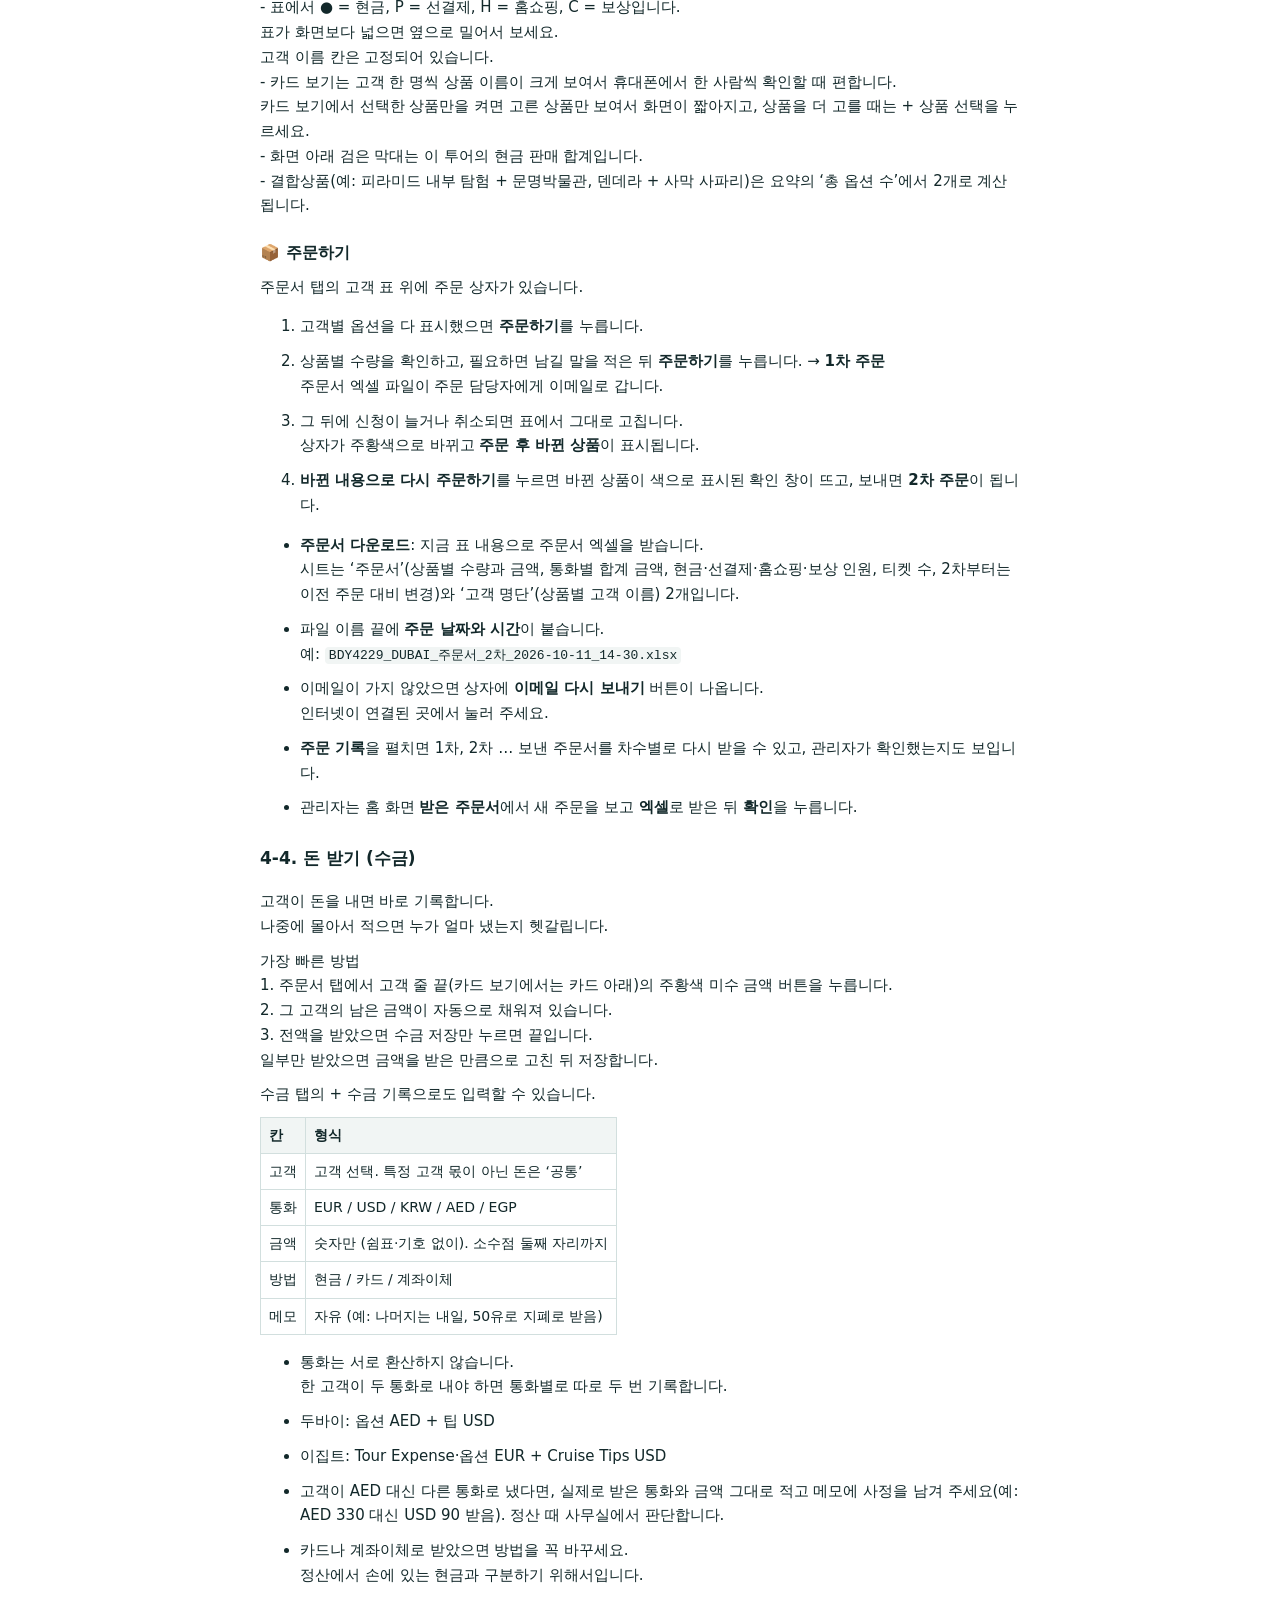
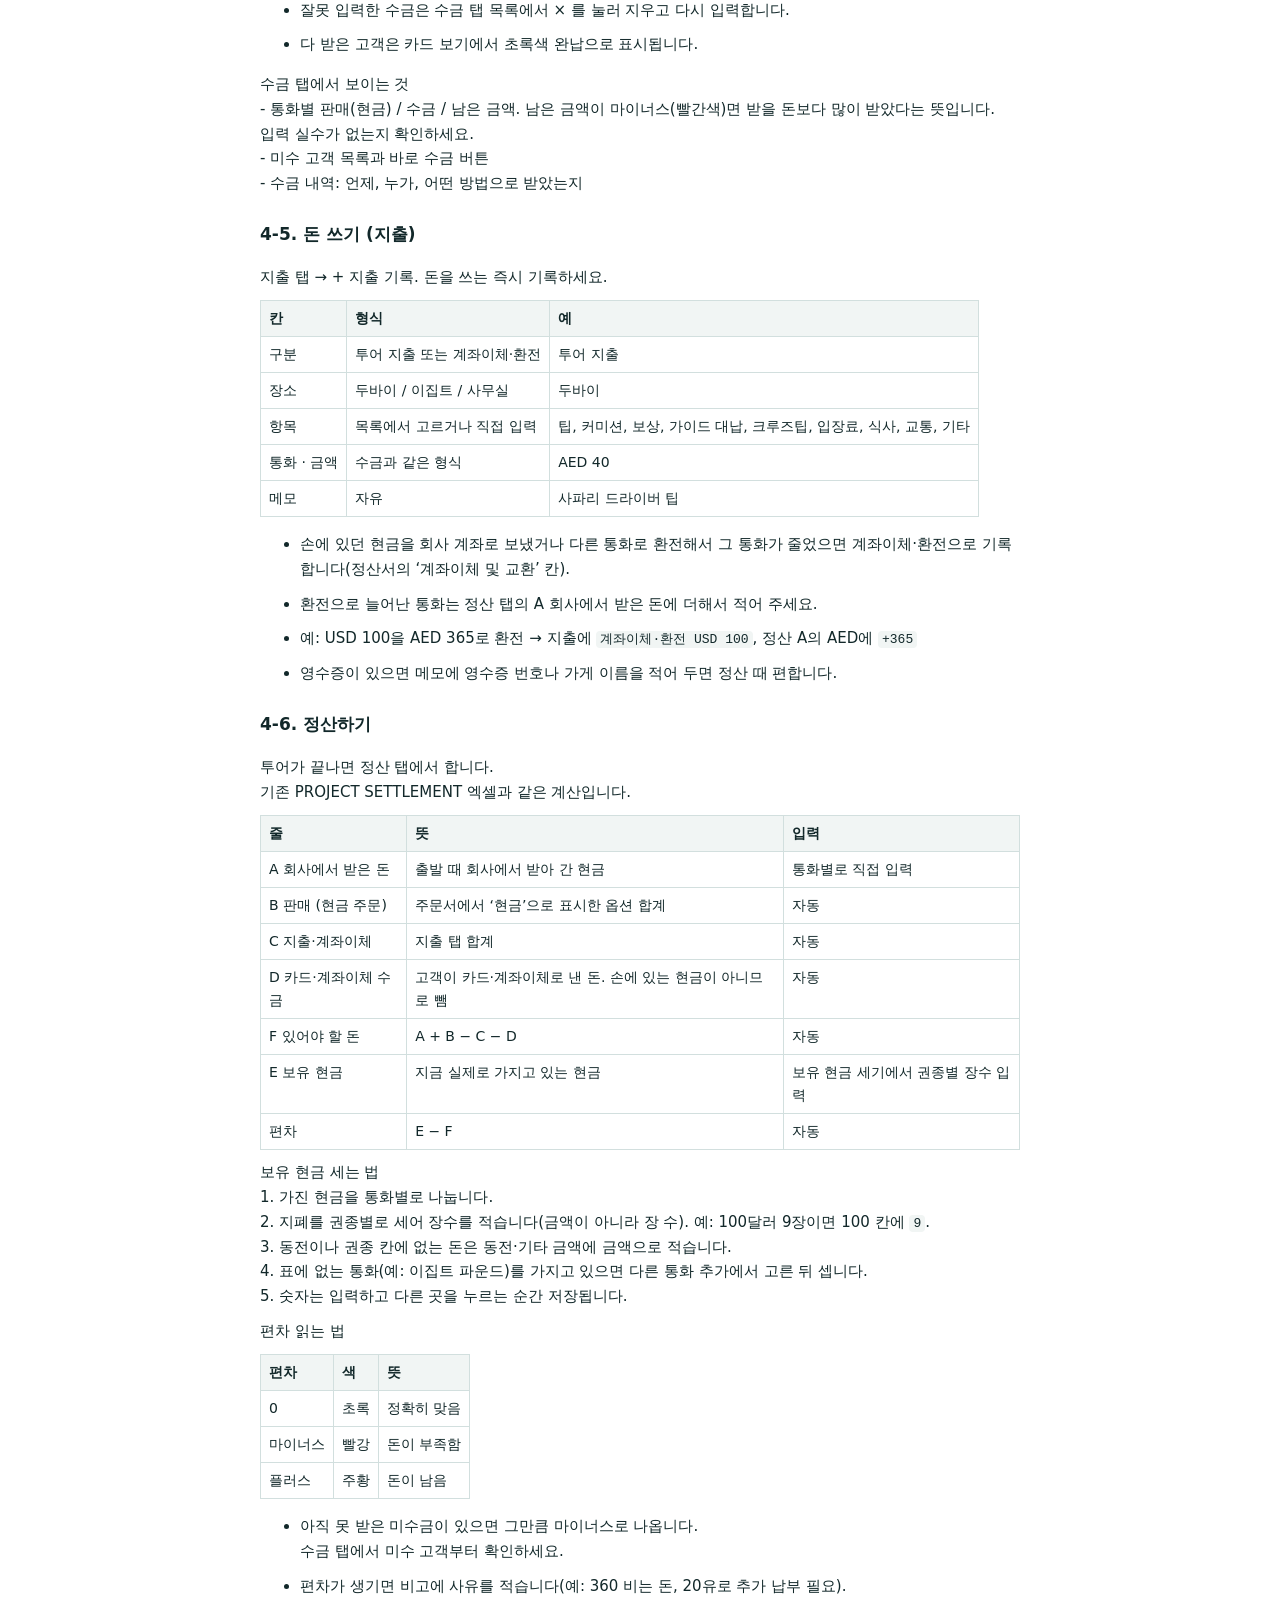
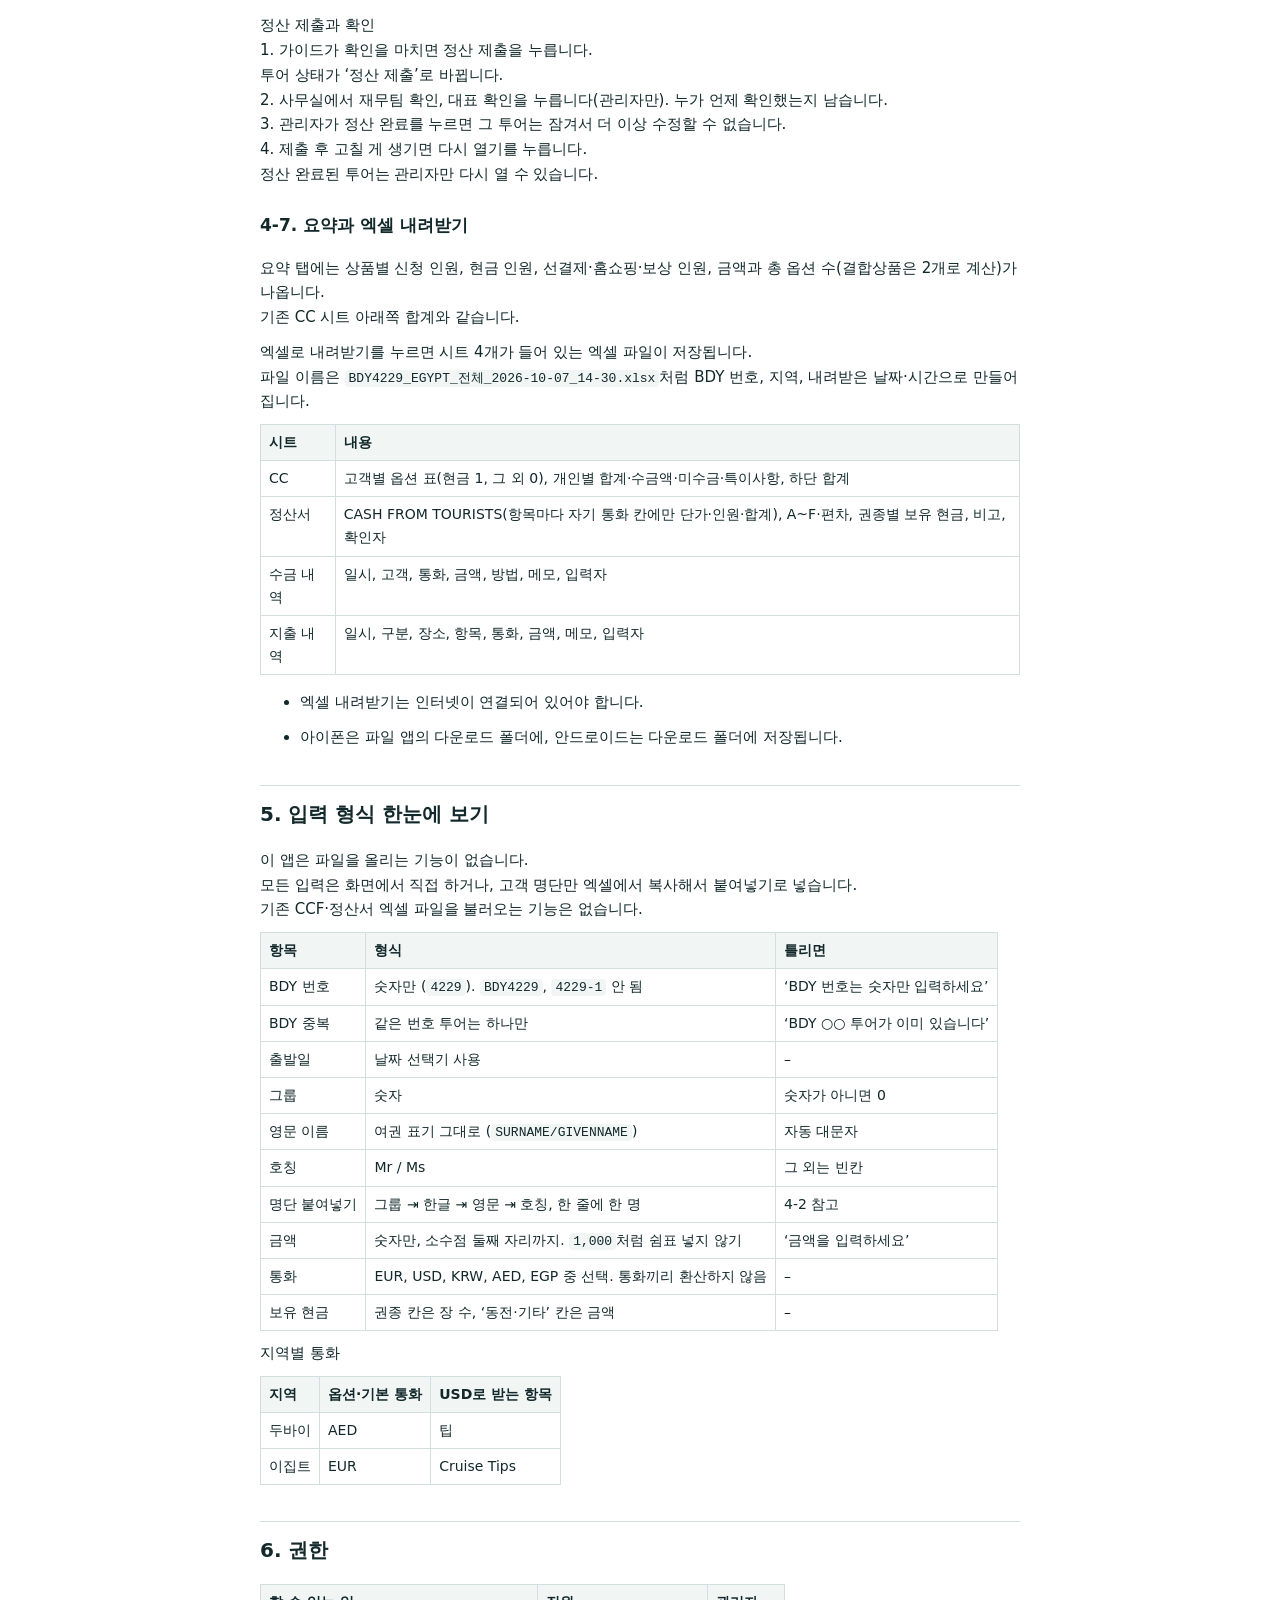
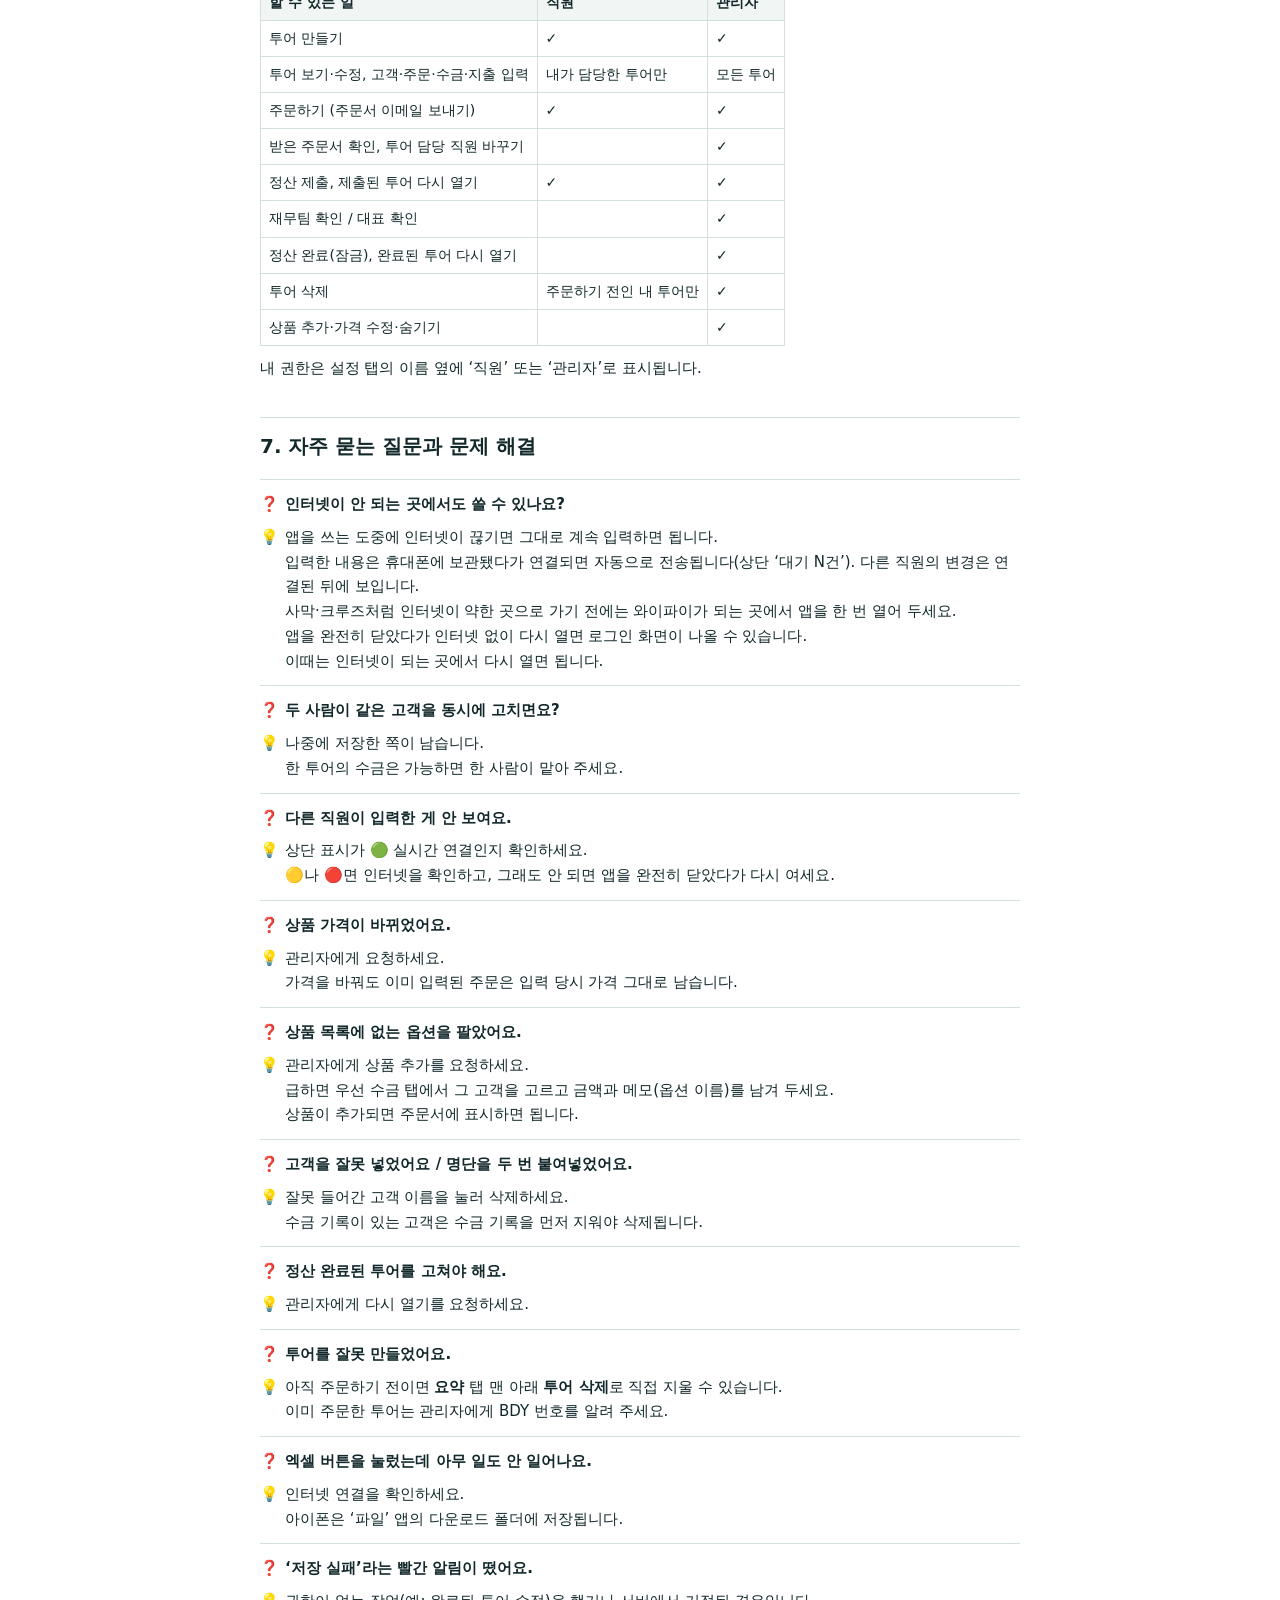
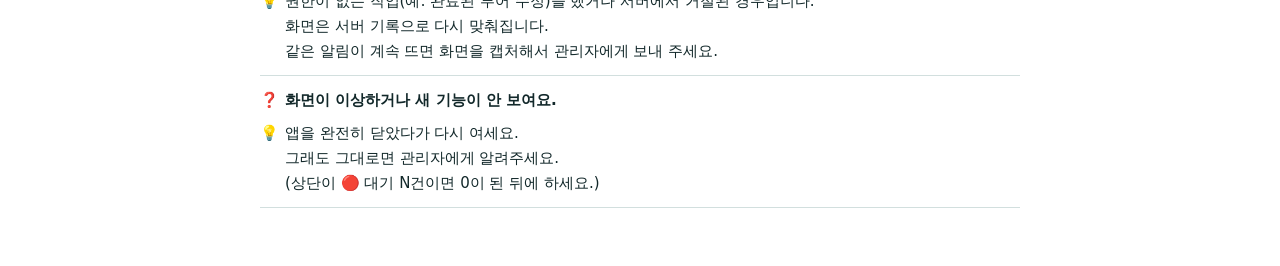
==== commit 4d230a1f: "주문하기 전인 내 투어는 직원도 삭제 가능 Co-Authored-By: Claude Opus 5.5 (1M context) <noreply@anthropic.com> Claude-" ====
--- a/manual.html
+++ b/manual.html
@@ -818,7 +818,7 @@
 </tr>
 <tr>
 <td>투어 삭제</td>
-<td></td>
+<td>주문하기 전인 내 투어만</td>
 <td>✓</td>
 </tr>
 <tr>
@@ -848,8 +848,8 @@
 <div class="qa"><p class="q"><span>❓</span>고객을 잘못 넣었어요 / 명단을 두 번 붙여넣었어요.</p><p class="a"><span>💡</span><span>잘못 들어간 고객 이름을 눌러 삭제하세요.<br />
 수금 기록이 있는 고객은 수금 기록을 먼저 지워야 삭제됩니다.</span></p></div>
 <div class="qa"><p class="q"><span>❓</span>정산 완료된 투어를 고쳐야 해요.</p><p class="a"><span>💡</span><span>관리자에게 다시 열기를 요청하세요.</span></p></div>
-<div class="qa"><p class="q"><span>❓</span>투어를 잘못 만들었어요.</p><p class="a"><span>💡</span><span>투어 삭제는 관리자만 할 수 있습니다.<br />
-관리자에게 BDY 번호를 알려 주세요.</span></p></div>
+<div class="qa"><p class="q"><span>❓</span>투어를 잘못 만들었어요.</p><p class="a"><span>💡</span><span>아직 주문하기 전이면 <b>요약</b> 탭 맨 아래 <b>투어 삭제</b>로 직접 지울 수 있습니다.<br />
+이미 주문한 투어는 관리자에게 BDY 번호를 알려 주세요.</span></p></div>
 <div class="qa"><p class="q"><span>❓</span>엑셀 버튼을 눌렀는데 아무 일도 안 일어나요.</p><p class="a"><span>💡</span><span>인터넷 연결을 확인하세요.<br />
 아이폰은 ‘파일’ 앱의 다운로드 폴더에 저장됩니다.</span></p></div>
 <div class="qa"><p class="q"><span>❓</span>‘저장 실패’라는 빨간 알림이 떴어요.</p><p class="a"><span>💡</span><span>권한이 없는 작업(예: 완료된 투어 수정)을 했거나 서버에서 거절된 경우입니다.<br />
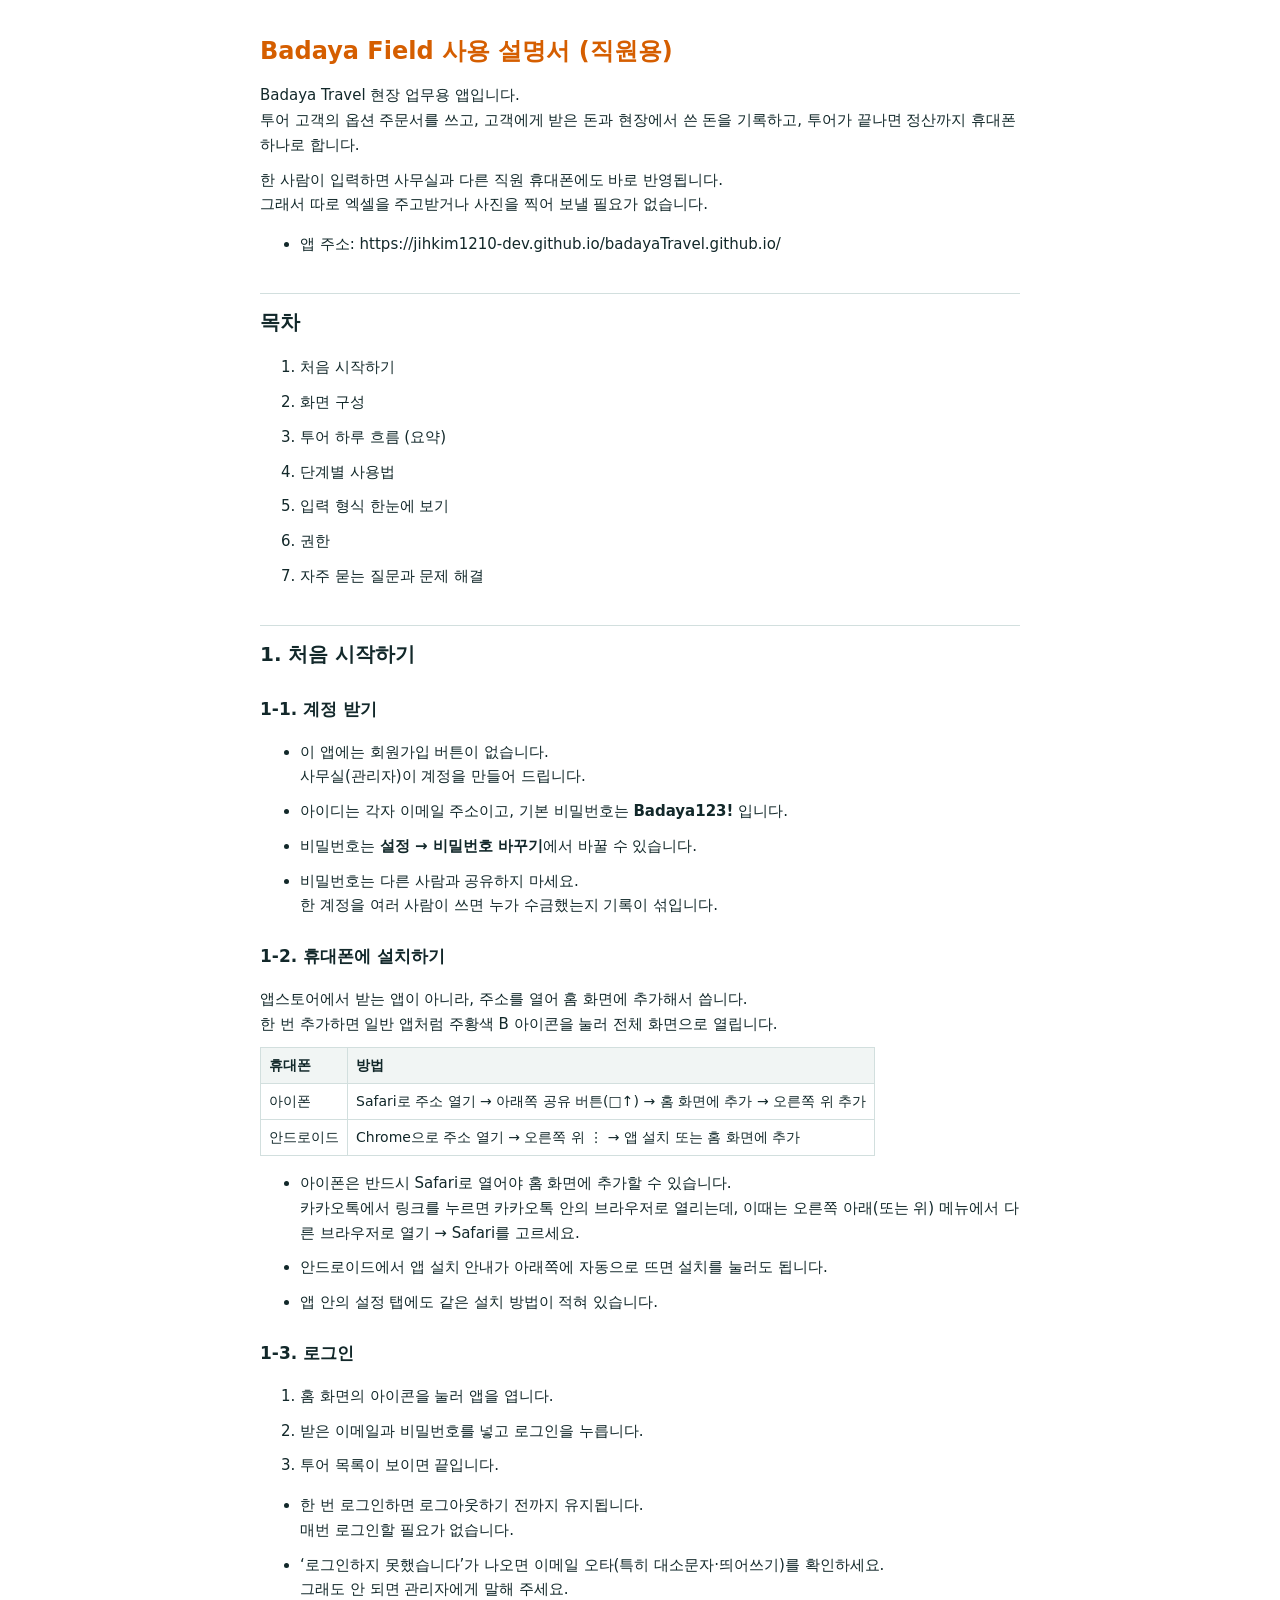
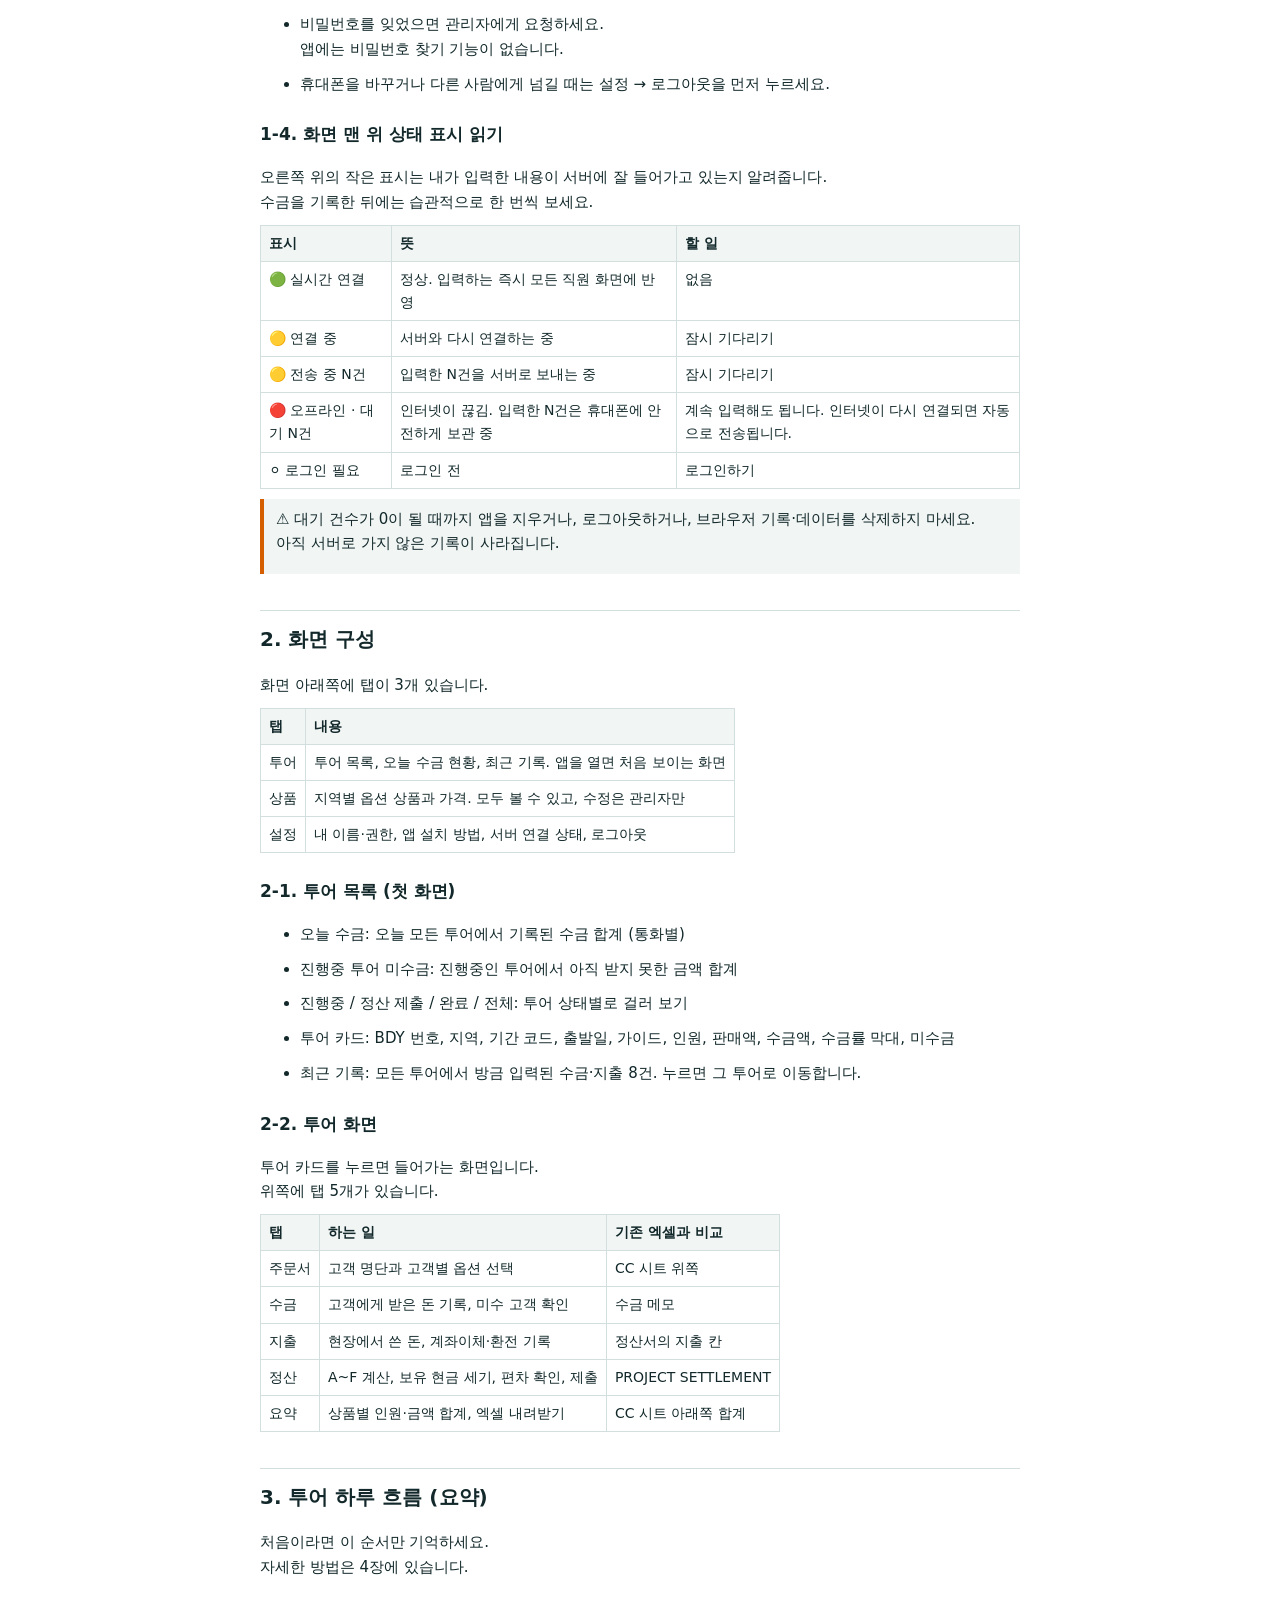
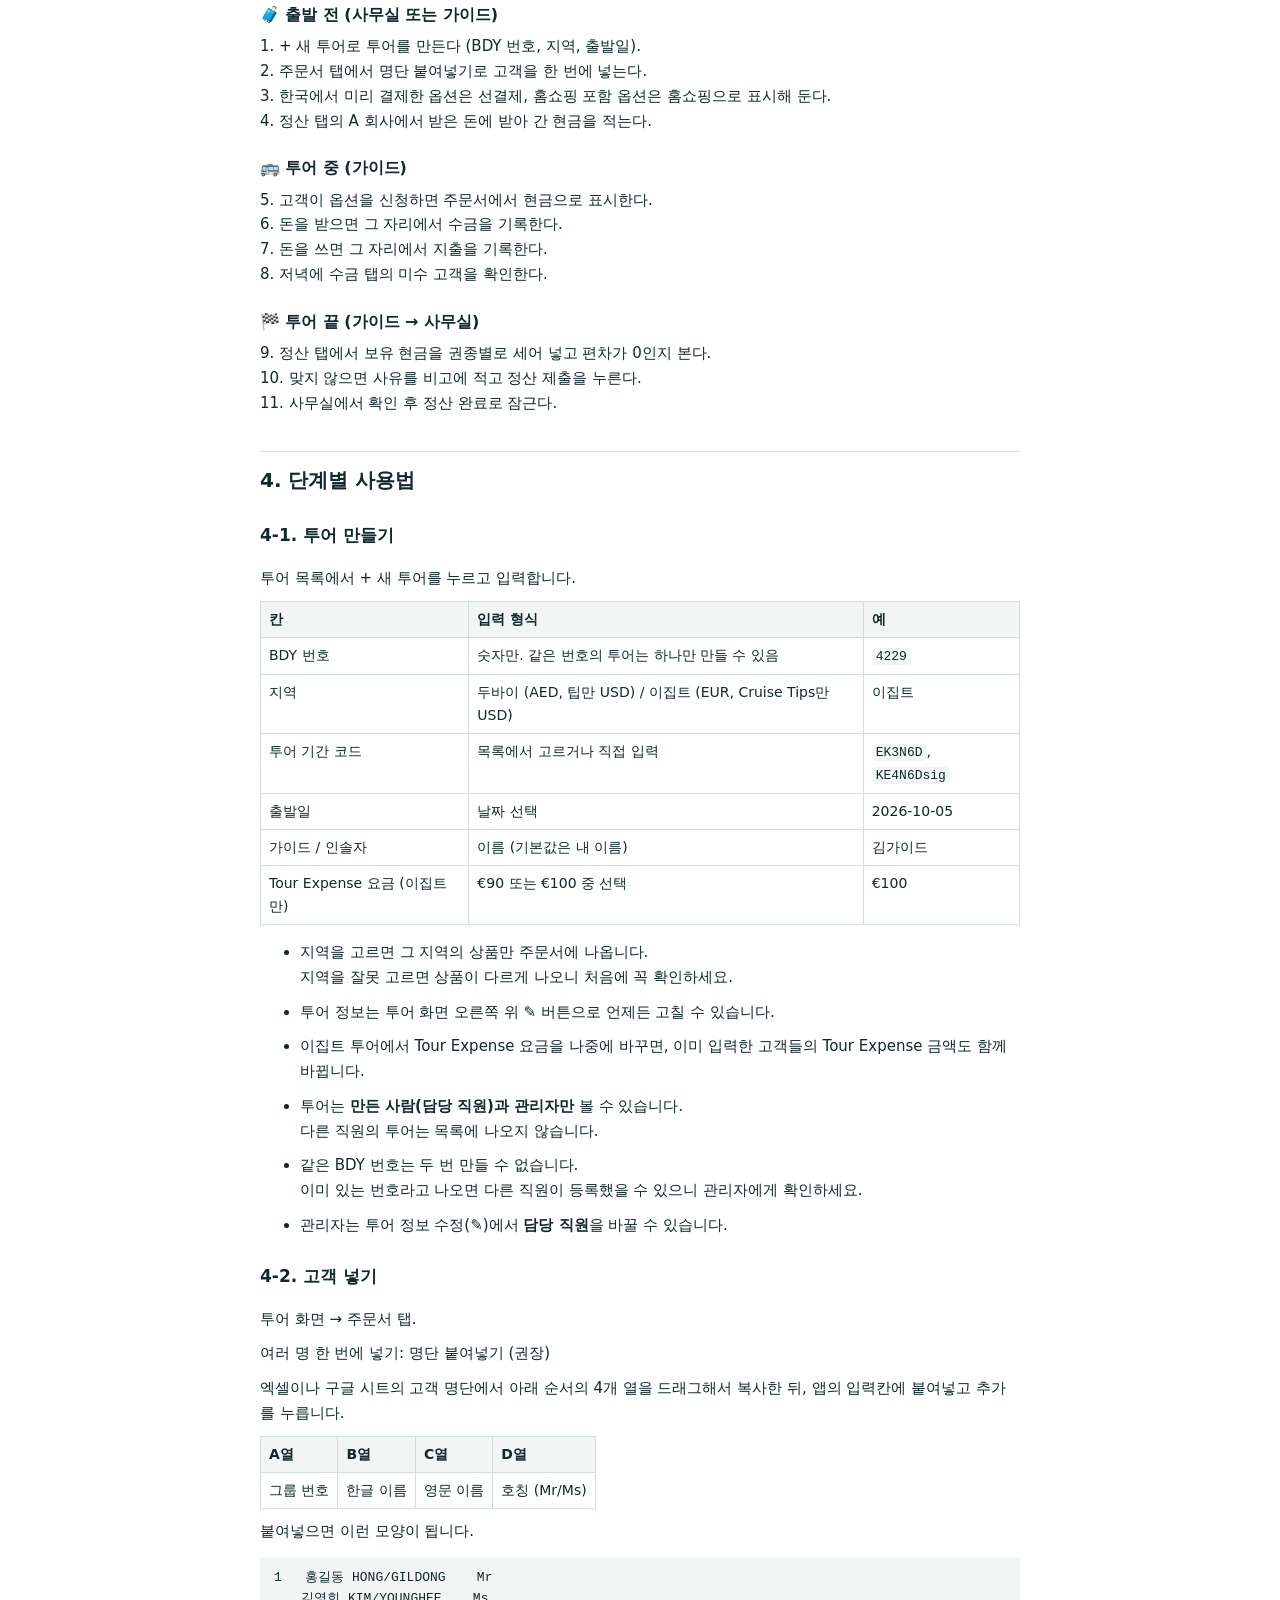
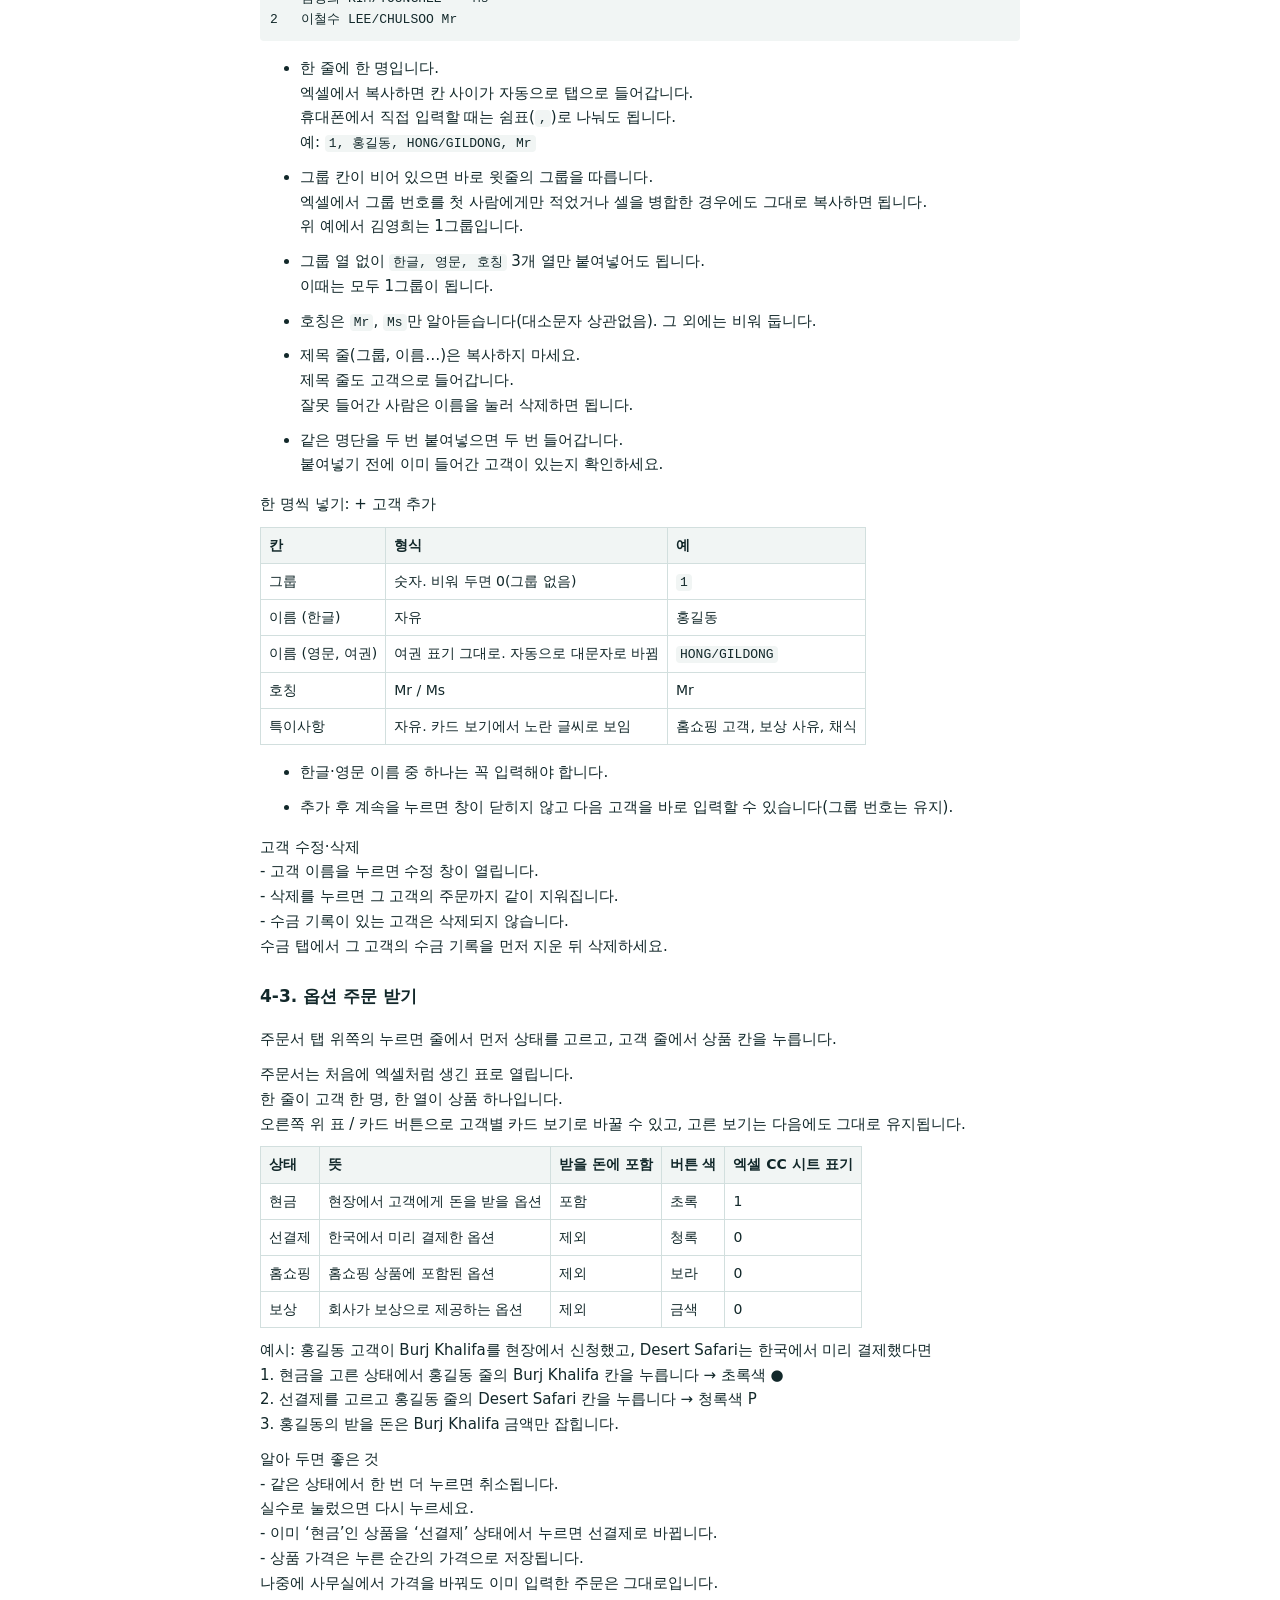
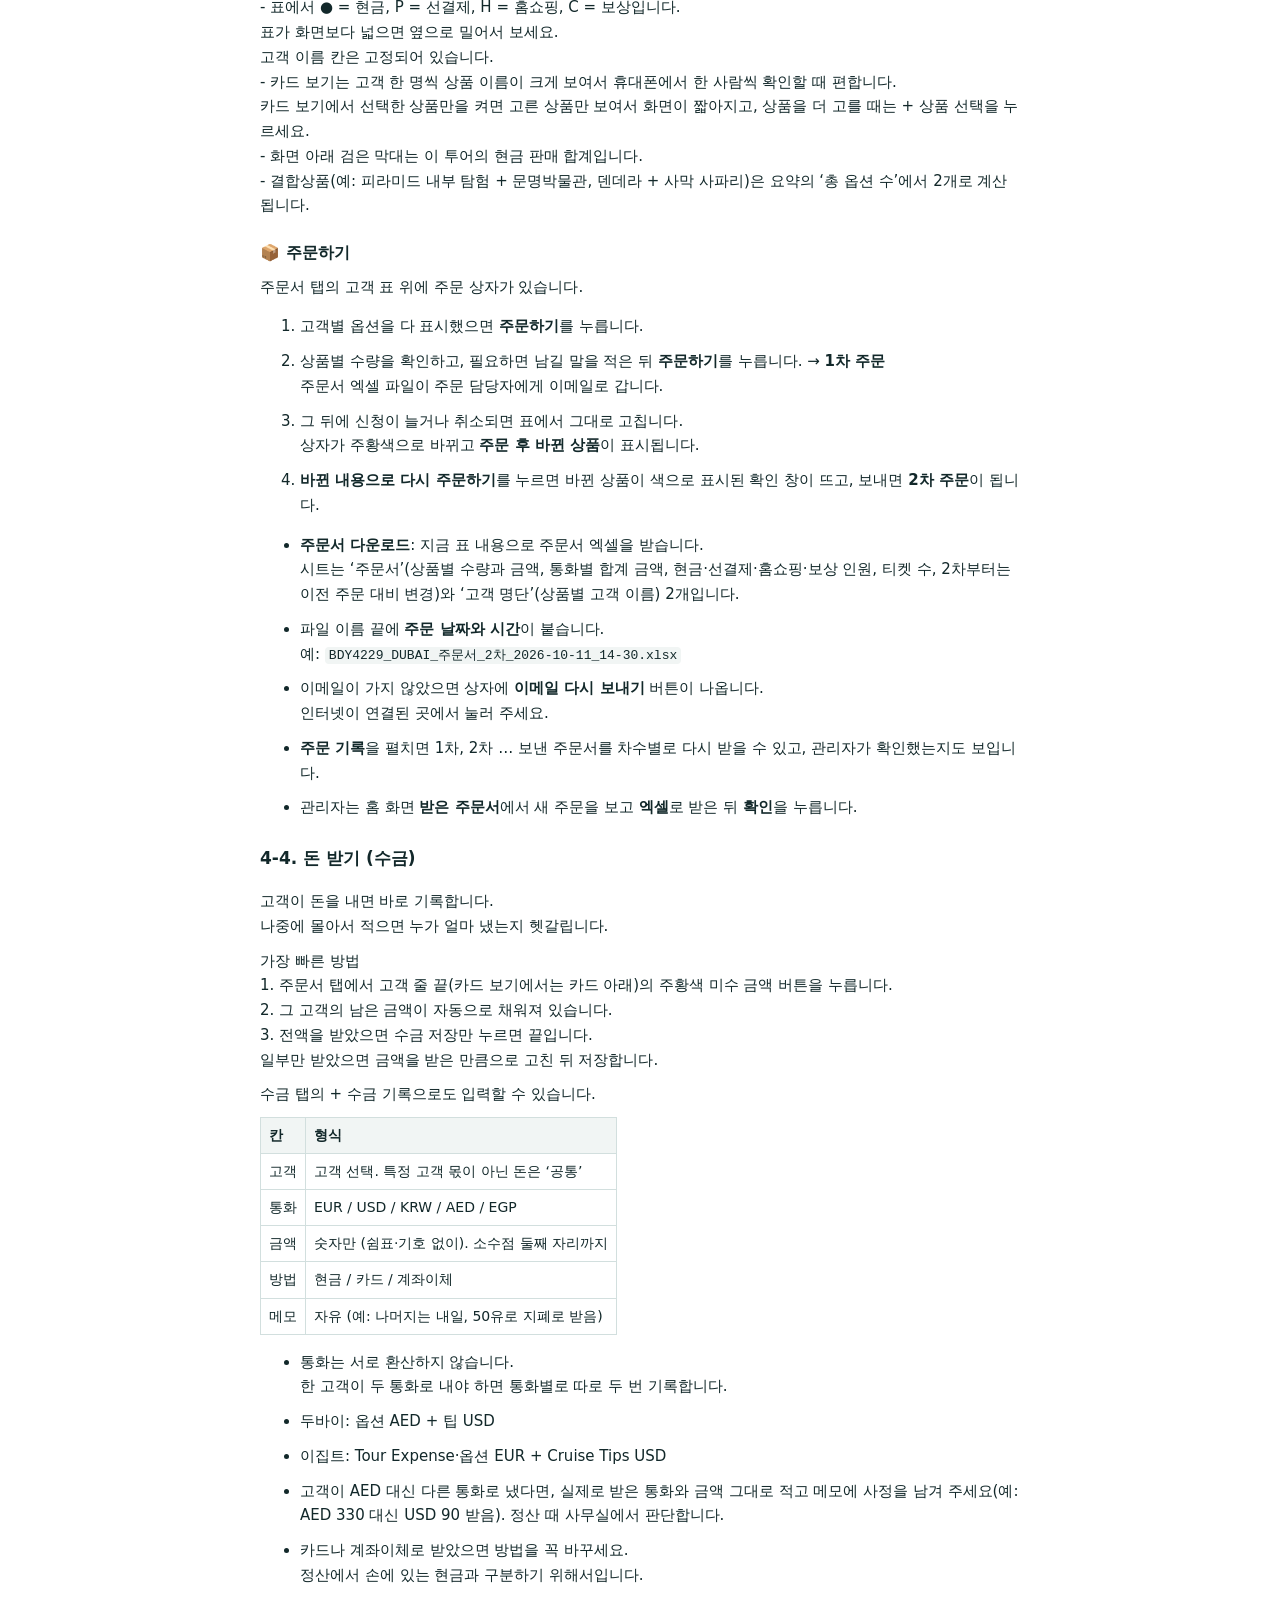
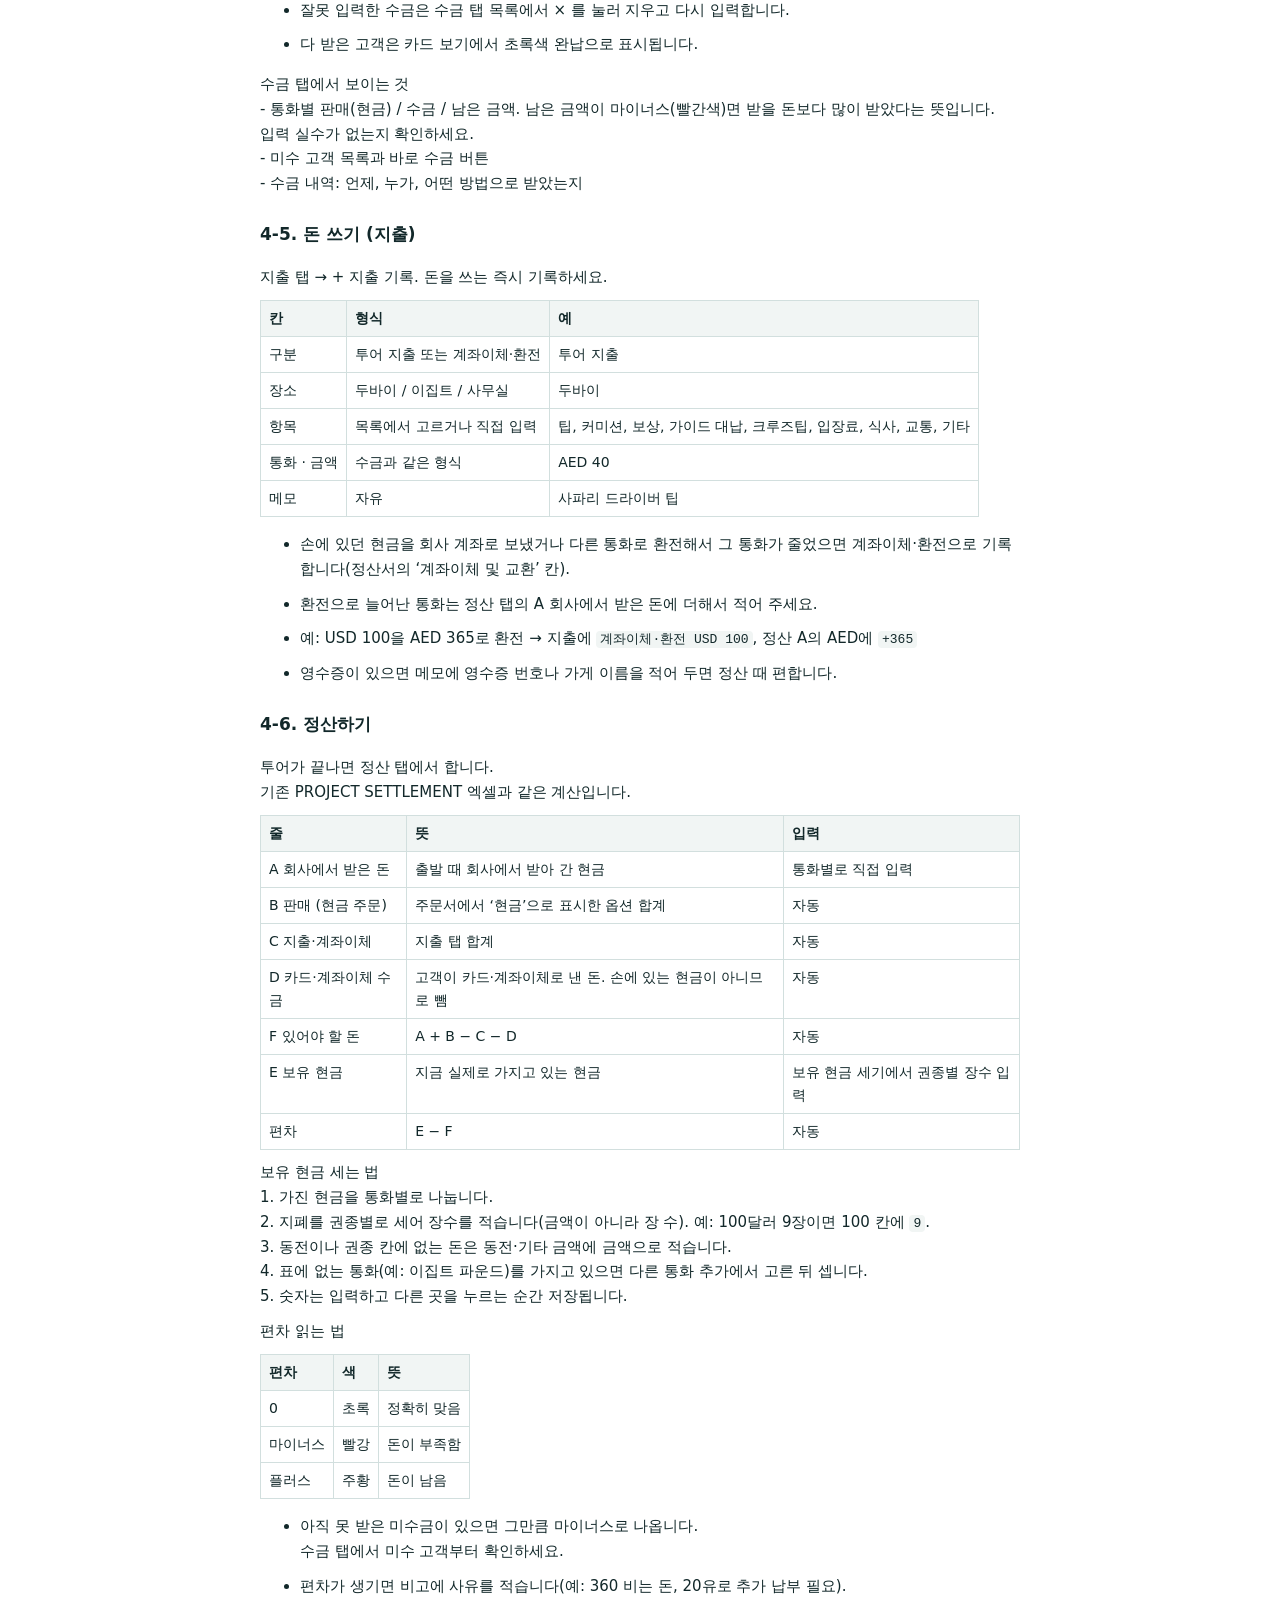
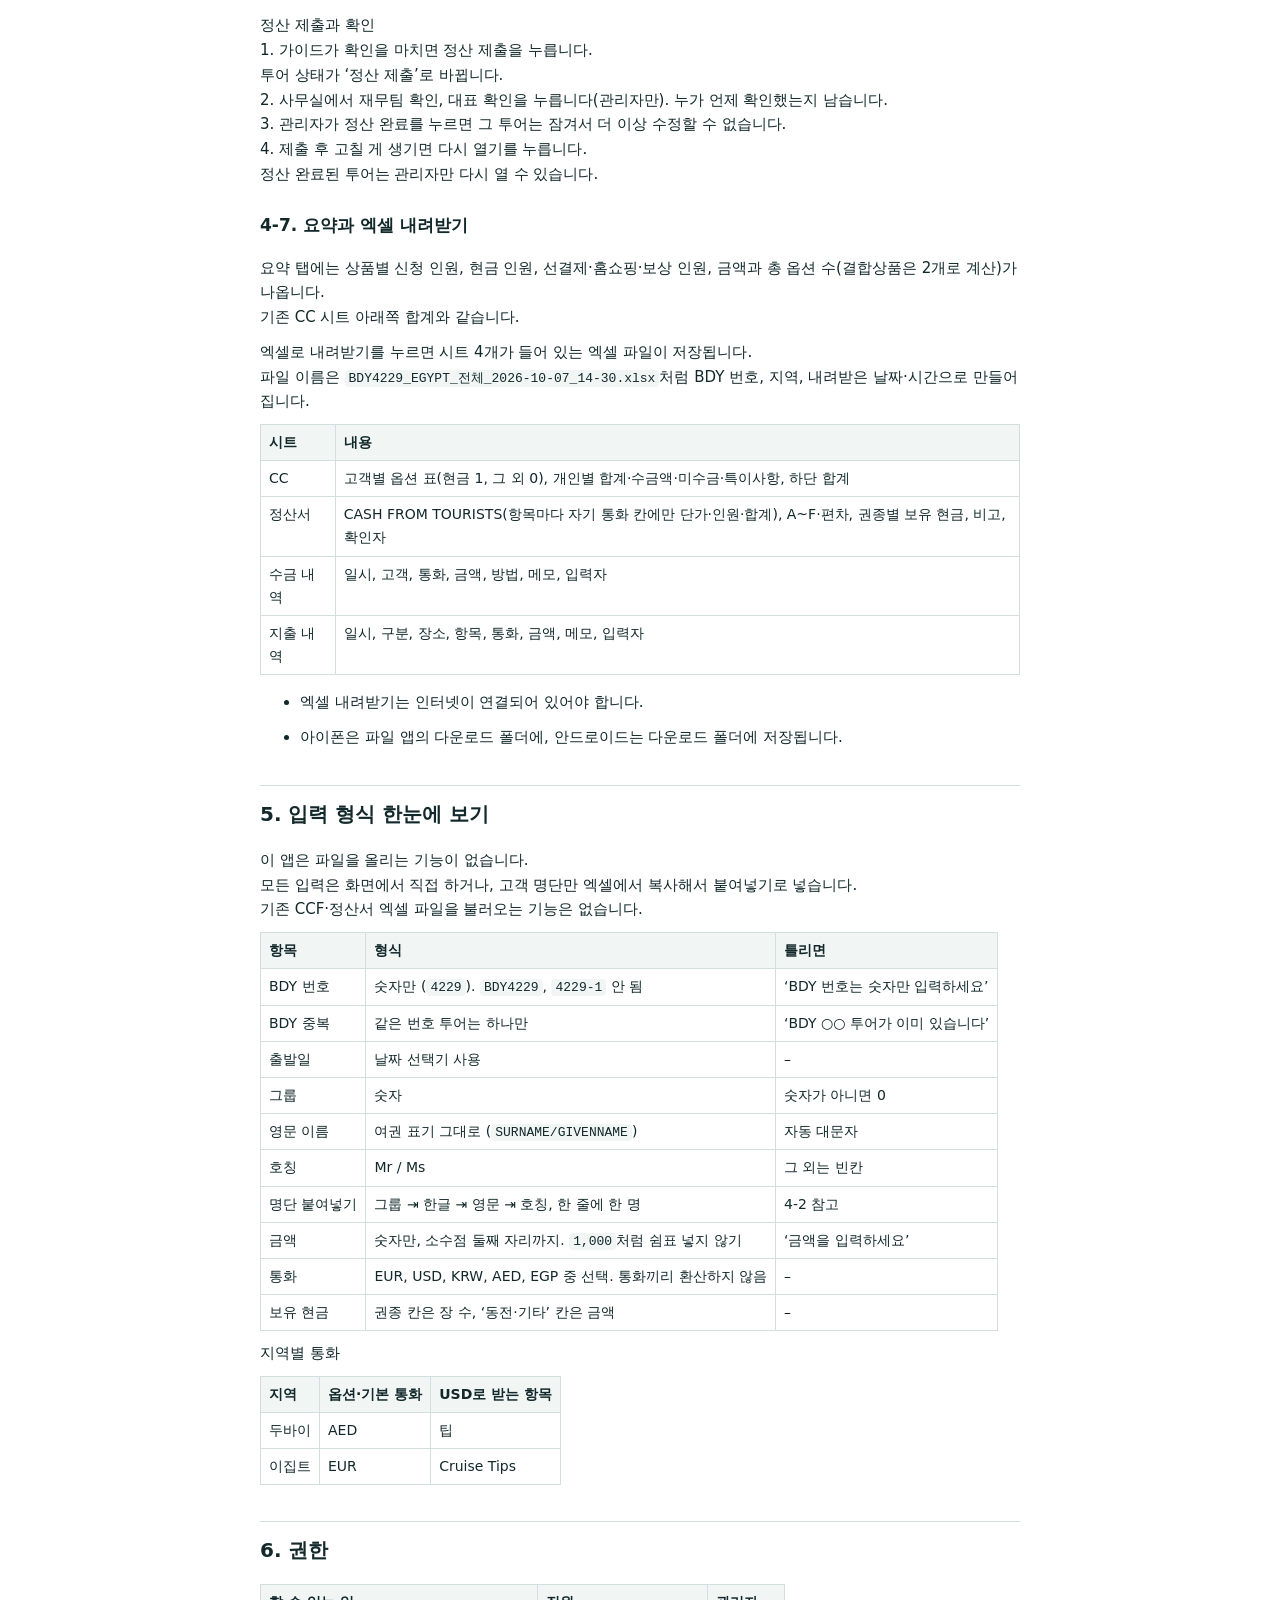
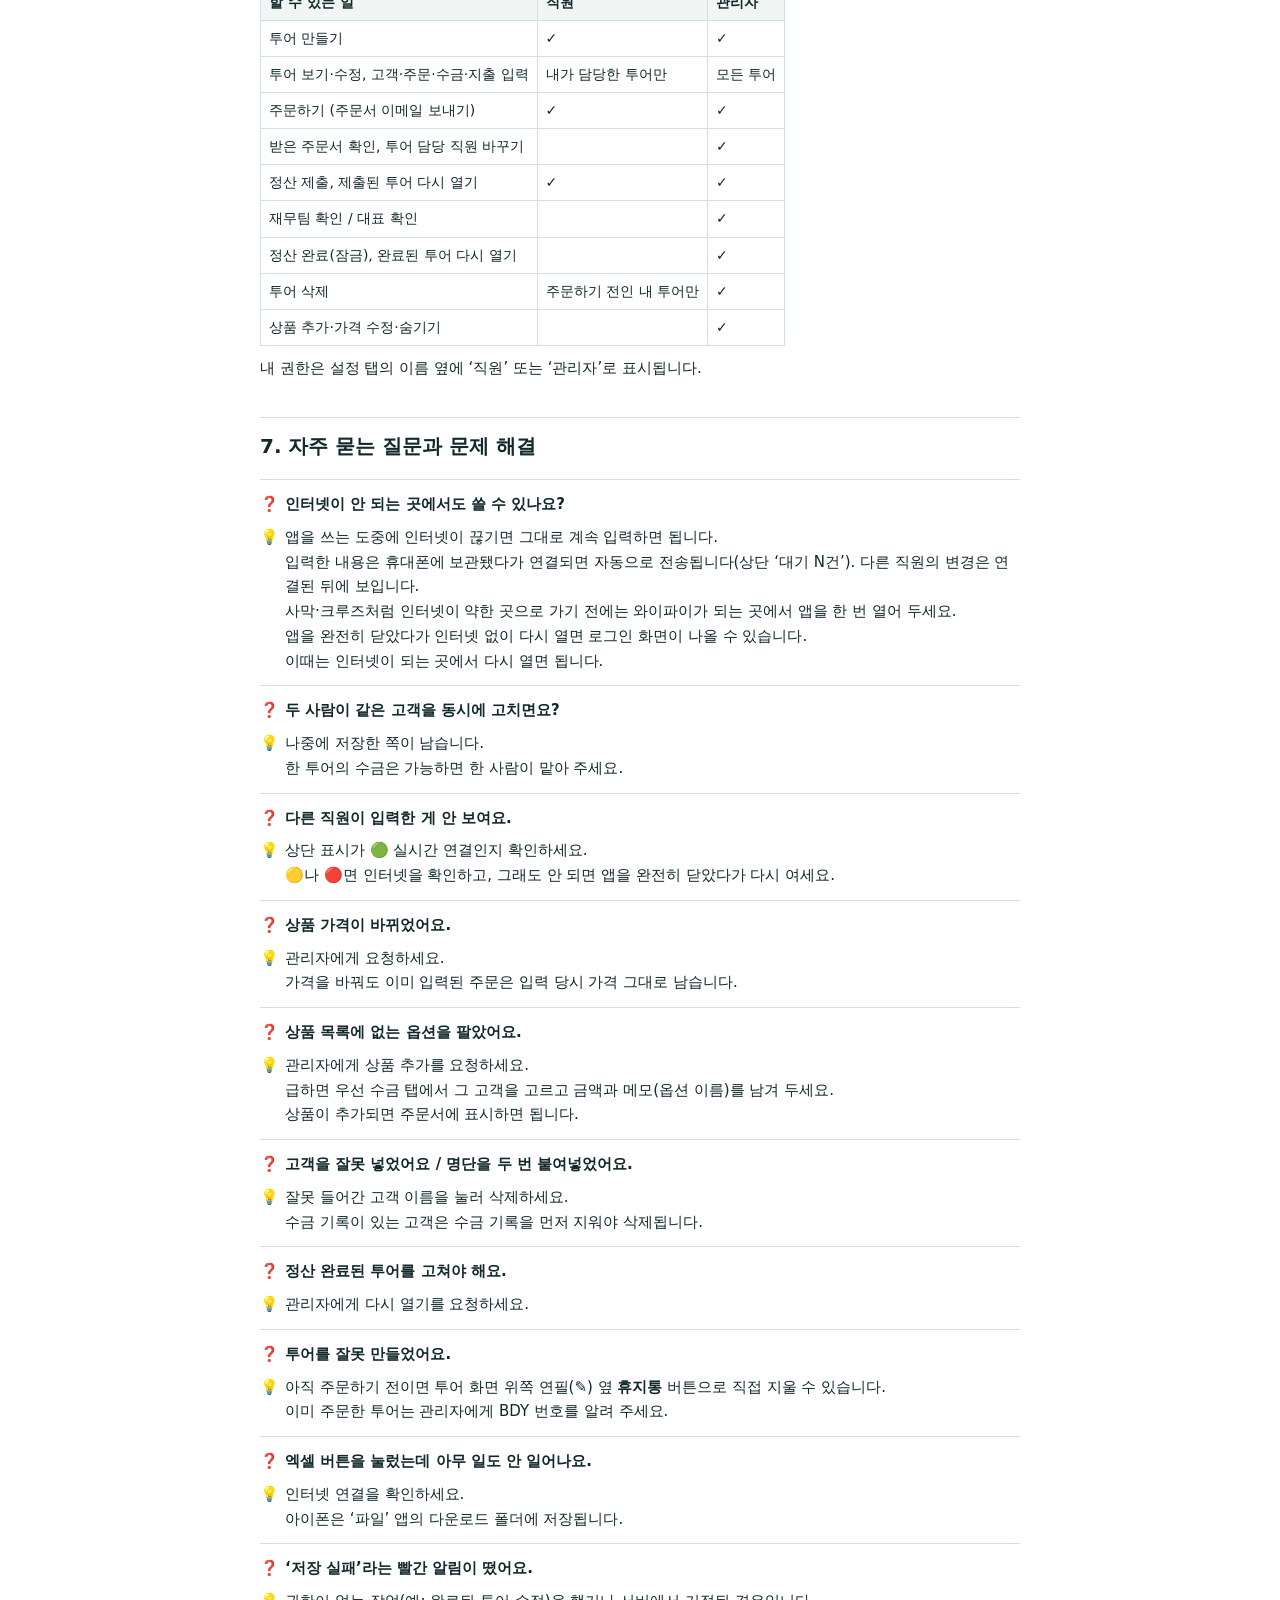
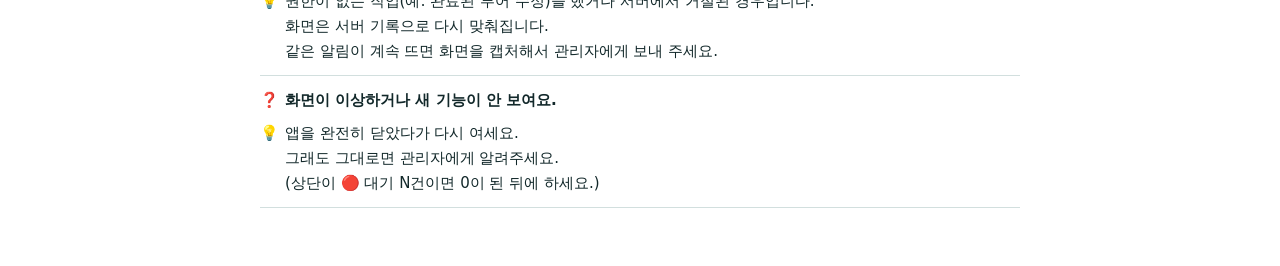
==== commit bdd4e6c4: "투어 삭제를 투어 화면 위쪽 휴지통 버튼으로 이동 Co-Authored-By: Claude Opus 5.5 (1M context) <noreply@anthropic.com> Cla" ====
--- a/manual.html
+++ b/manual.html
@@ -848,7 +848,7 @@
 <div class="qa"><p class="q"><span>❓</span>고객을 잘못 넣었어요 / 명단을 두 번 붙여넣었어요.</p><p class="a"><span>💡</span><span>잘못 들어간 고객 이름을 눌러 삭제하세요.<br />
 수금 기록이 있는 고객은 수금 기록을 먼저 지워야 삭제됩니다.</span></p></div>
 <div class="qa"><p class="q"><span>❓</span>정산 완료된 투어를 고쳐야 해요.</p><p class="a"><span>💡</span><span>관리자에게 다시 열기를 요청하세요.</span></p></div>
-<div class="qa"><p class="q"><span>❓</span>투어를 잘못 만들었어요.</p><p class="a"><span>💡</span><span>아직 주문하기 전이면 <b>요약</b> 탭 맨 아래 <b>투어 삭제</b>로 직접 지울 수 있습니다.<br />
+<div class="qa"><p class="q"><span>❓</span>투어를 잘못 만들었어요.</p><p class="a"><span>💡</span><span>아직 주문하기 전이면 투어 화면 위쪽 연필(✎) 옆 <b>휴지통</b> 버튼으로 직접 지울 수 있습니다.<br />
 이미 주문한 투어는 관리자에게 BDY 번호를 알려 주세요.</span></p></div>
 <div class="qa"><p class="q"><span>❓</span>엑셀 버튼을 눌렀는데 아무 일도 안 일어나요.</p><p class="a"><span>💡</span><span>인터넷 연결을 확인하세요.<br />
 아이폰은 ‘파일’ 앱의 다운로드 폴더에 저장됩니다.</span></p></div>
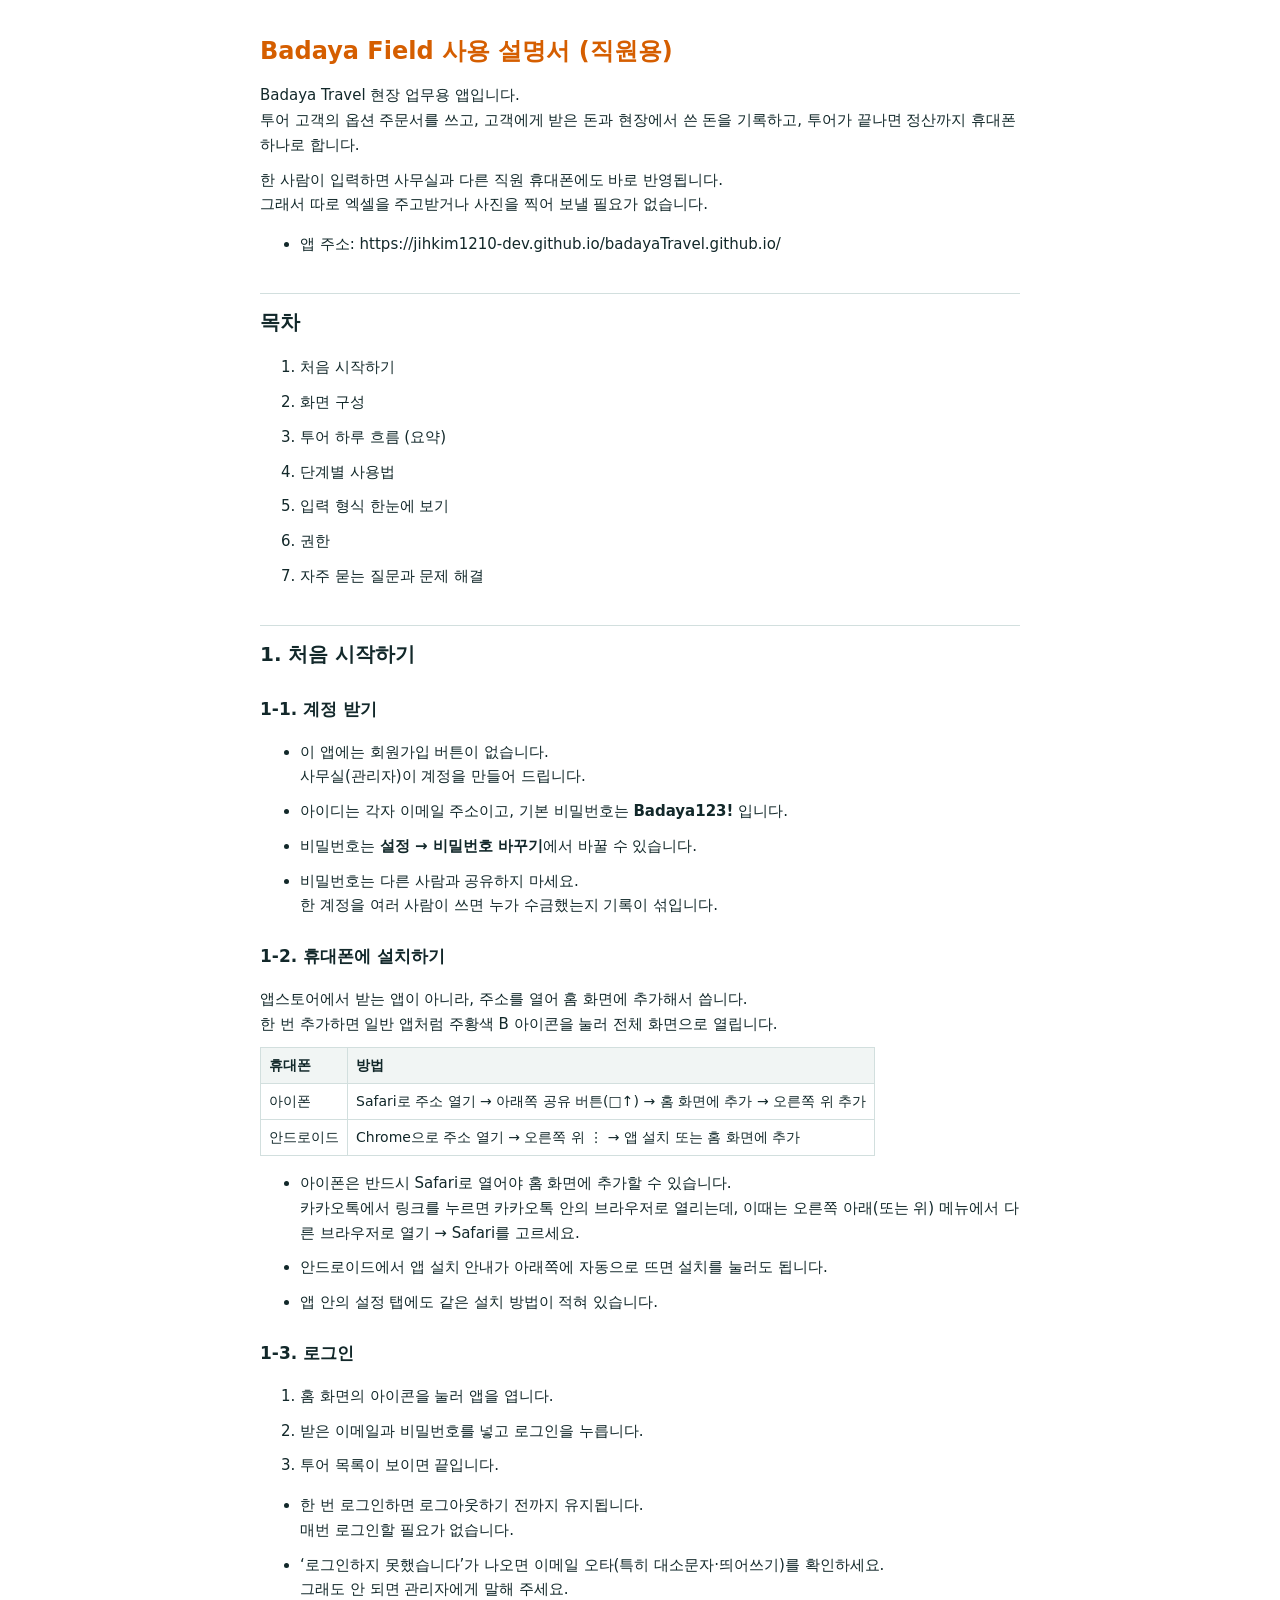
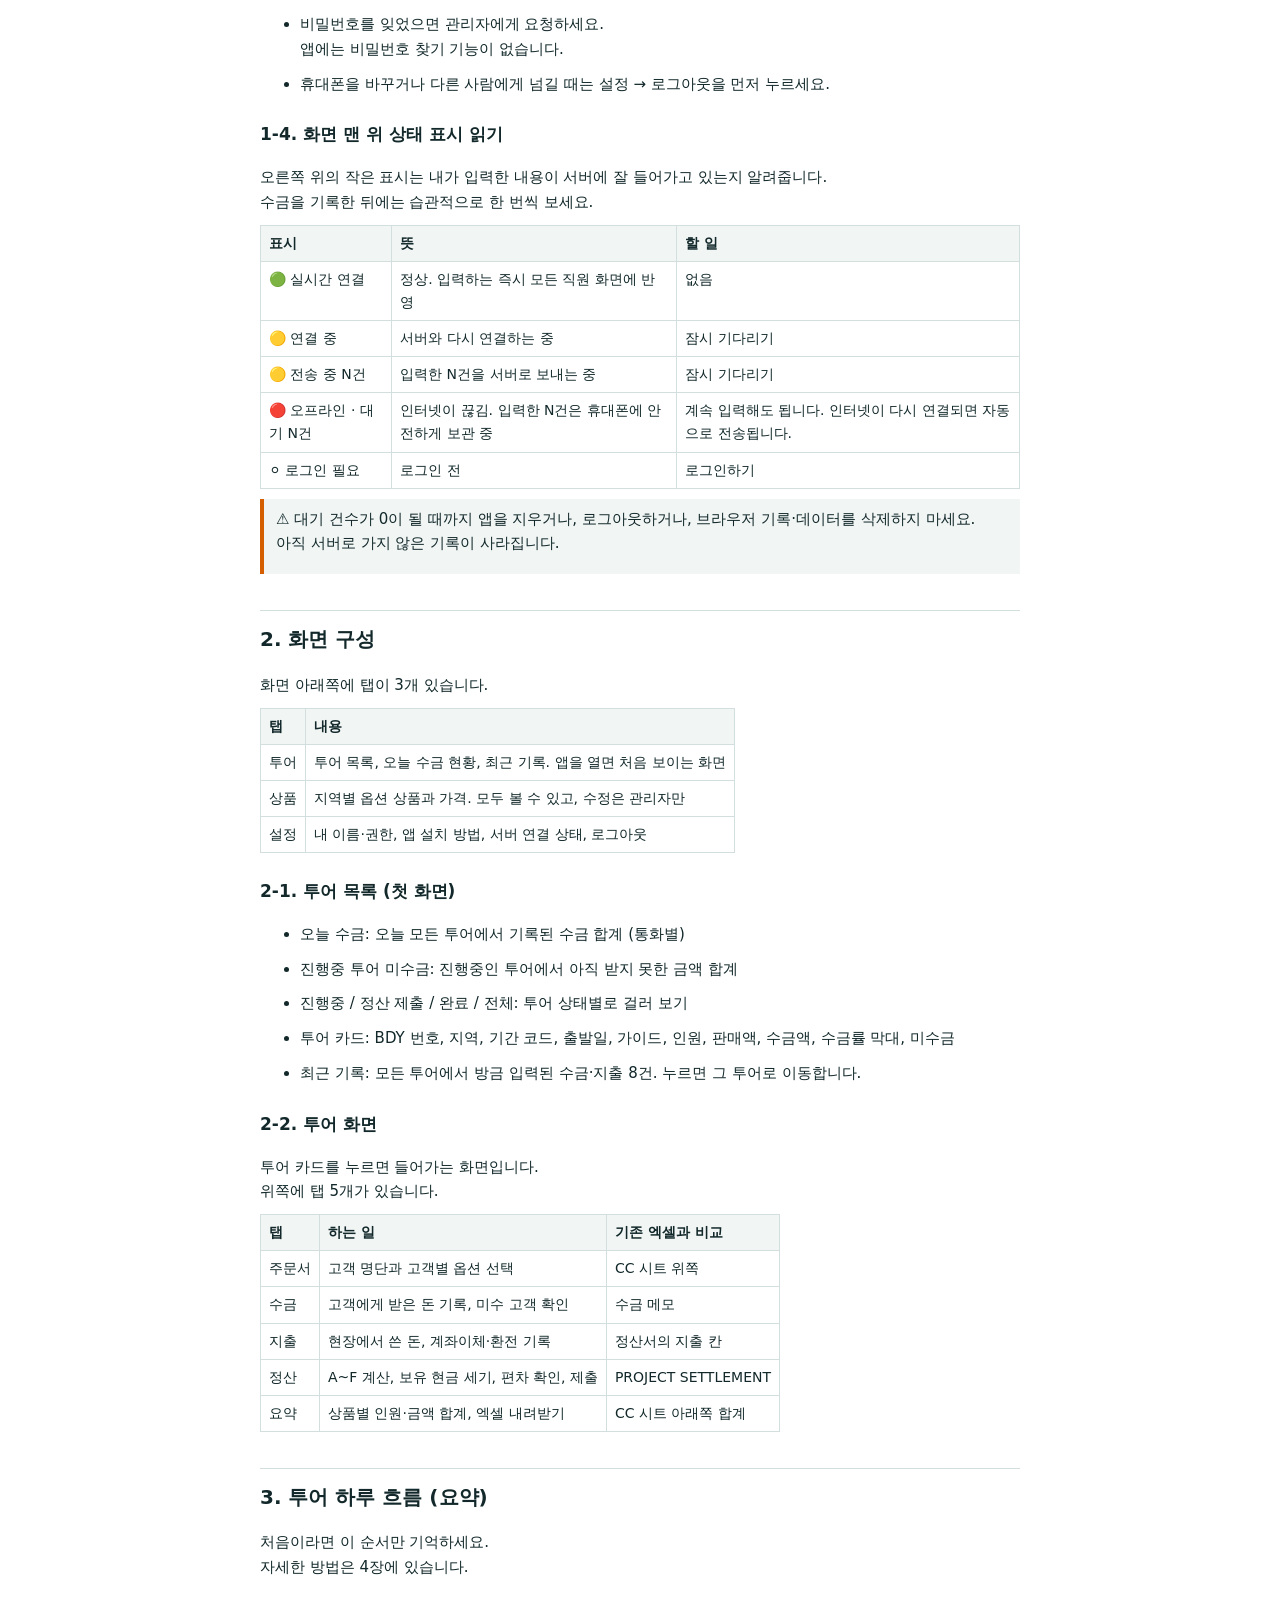
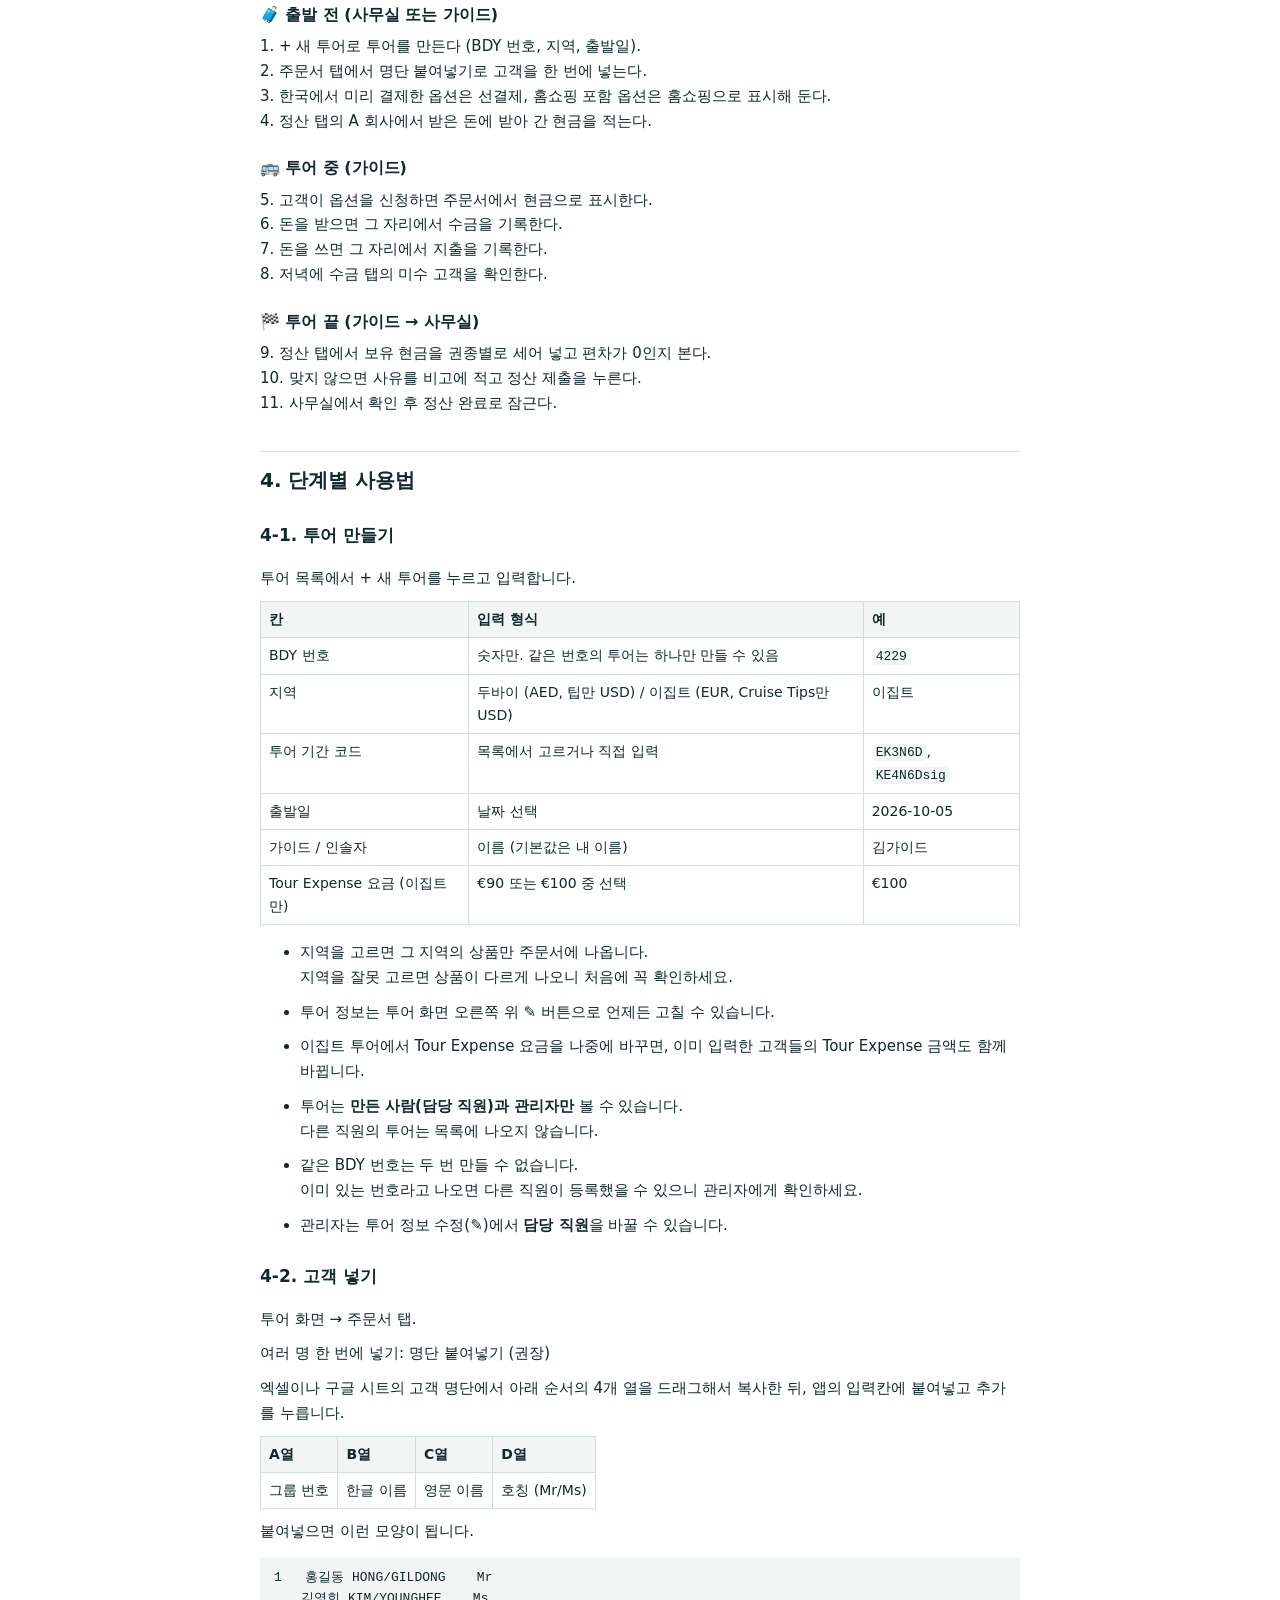
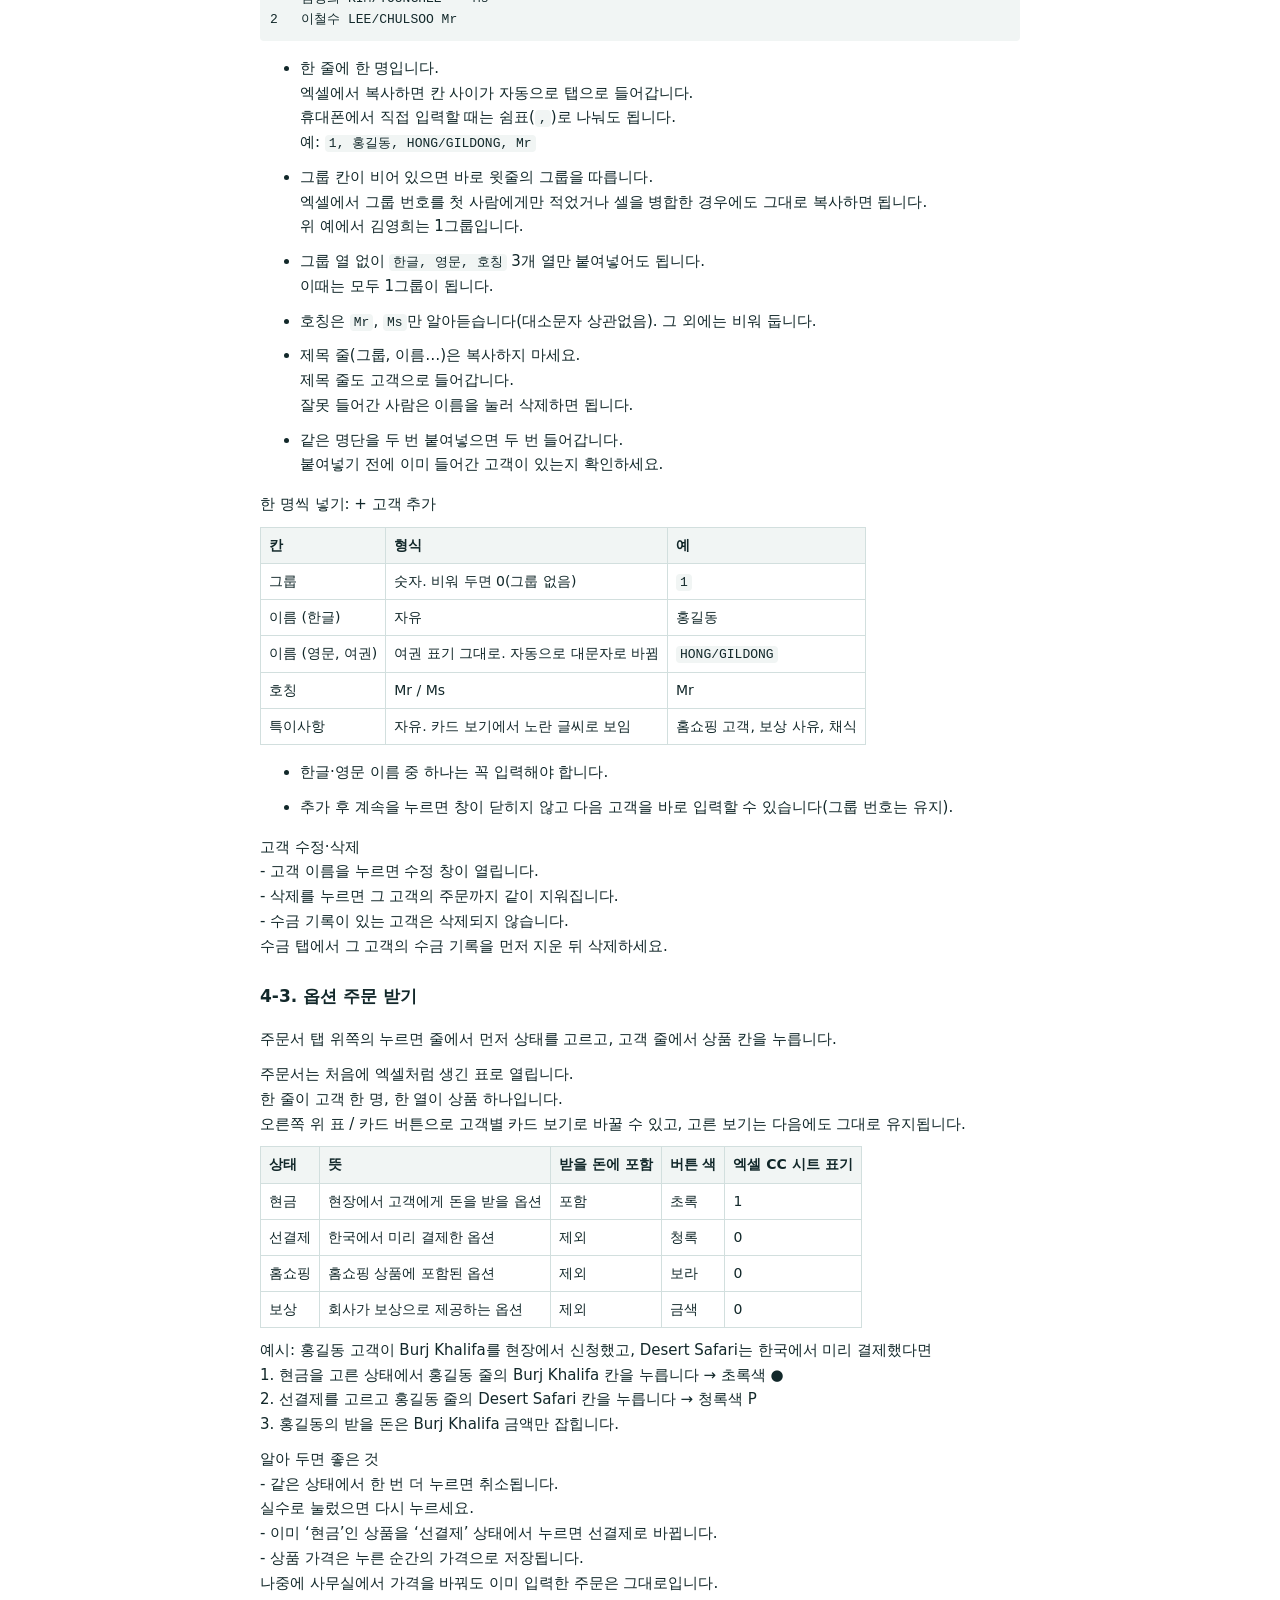
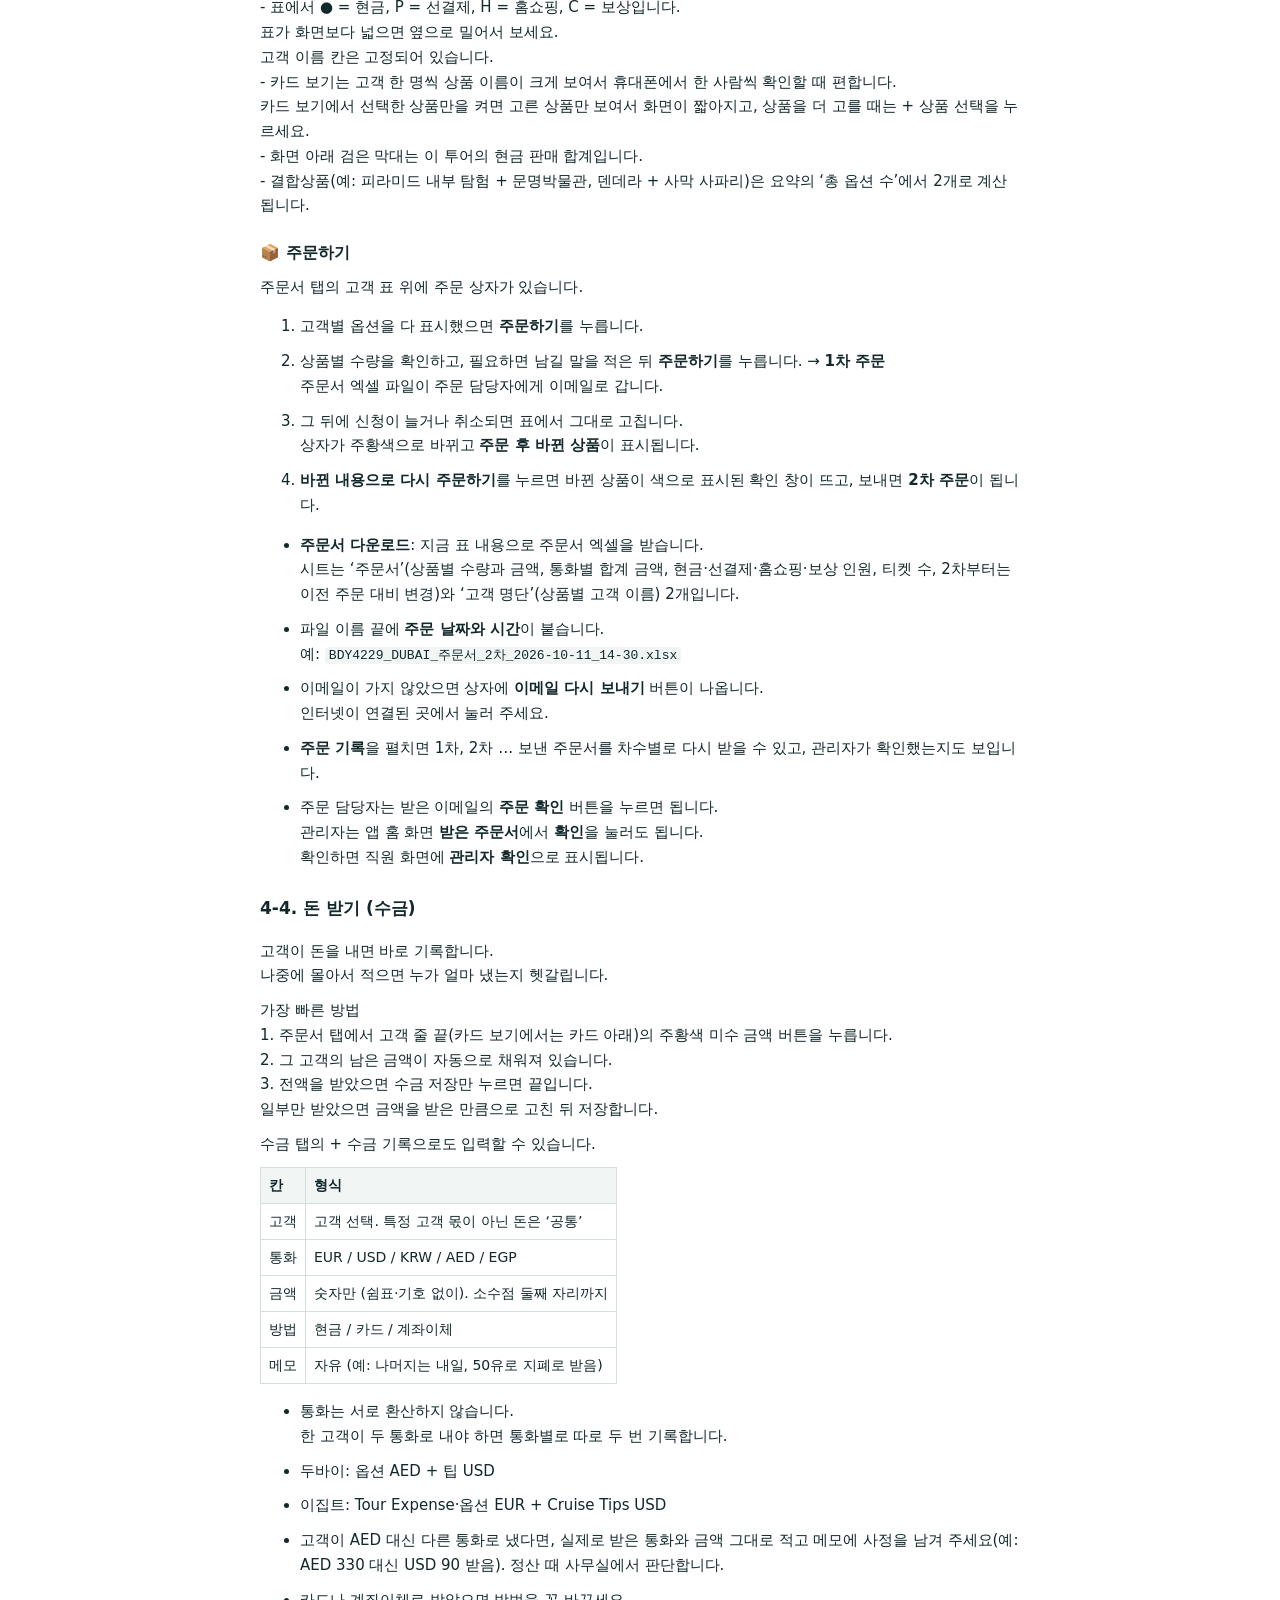
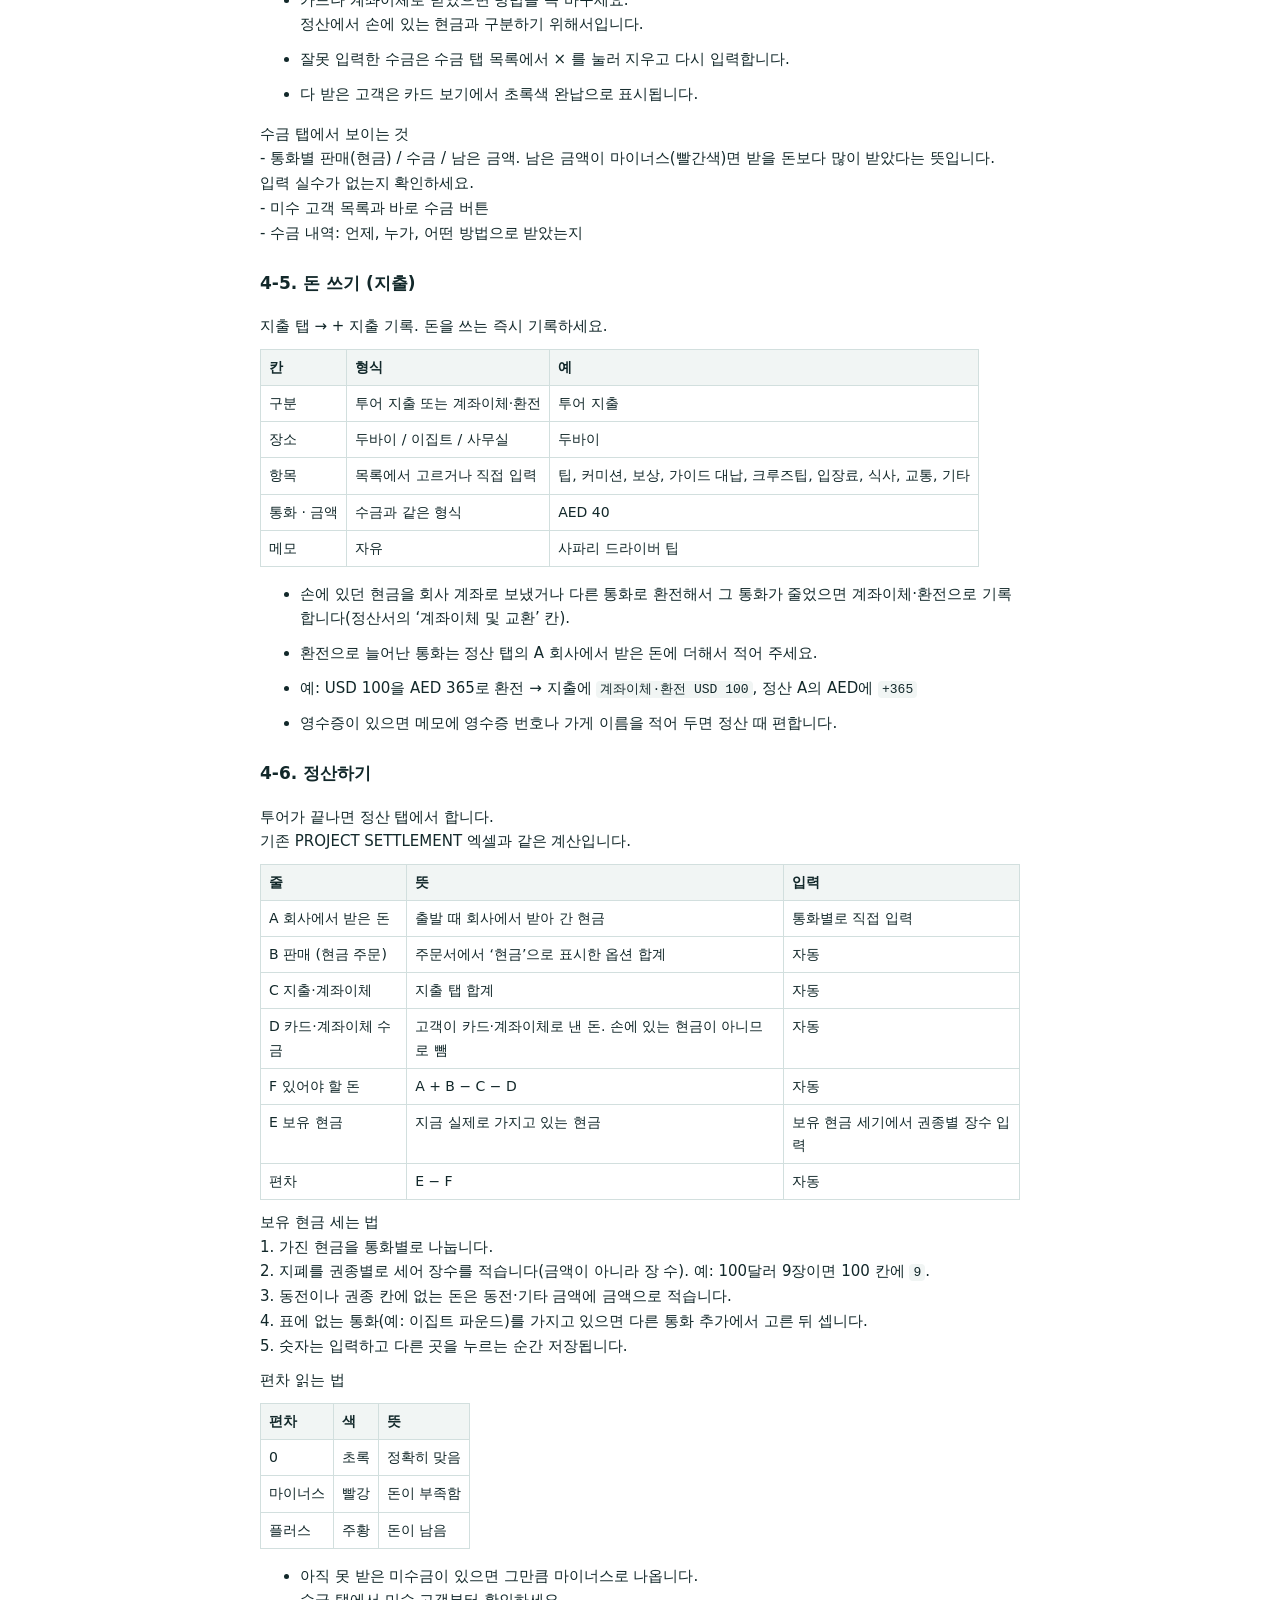
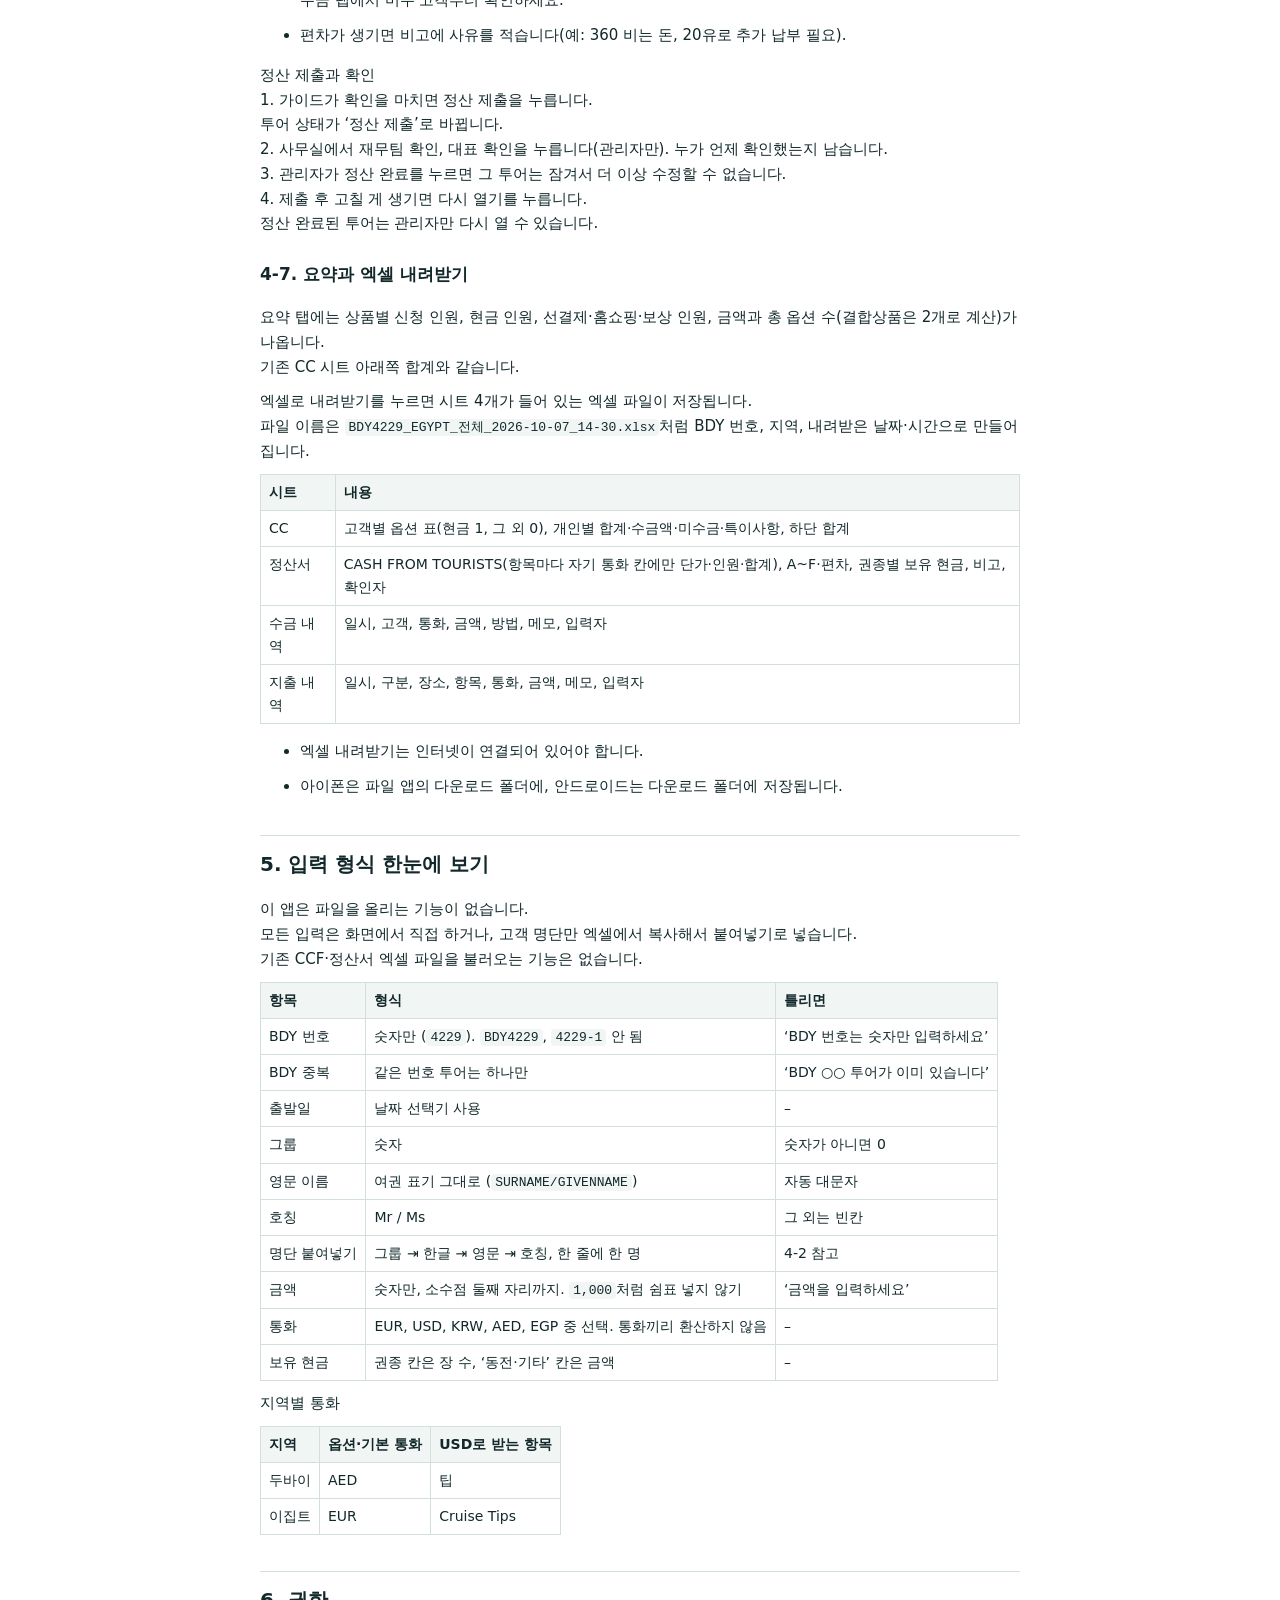
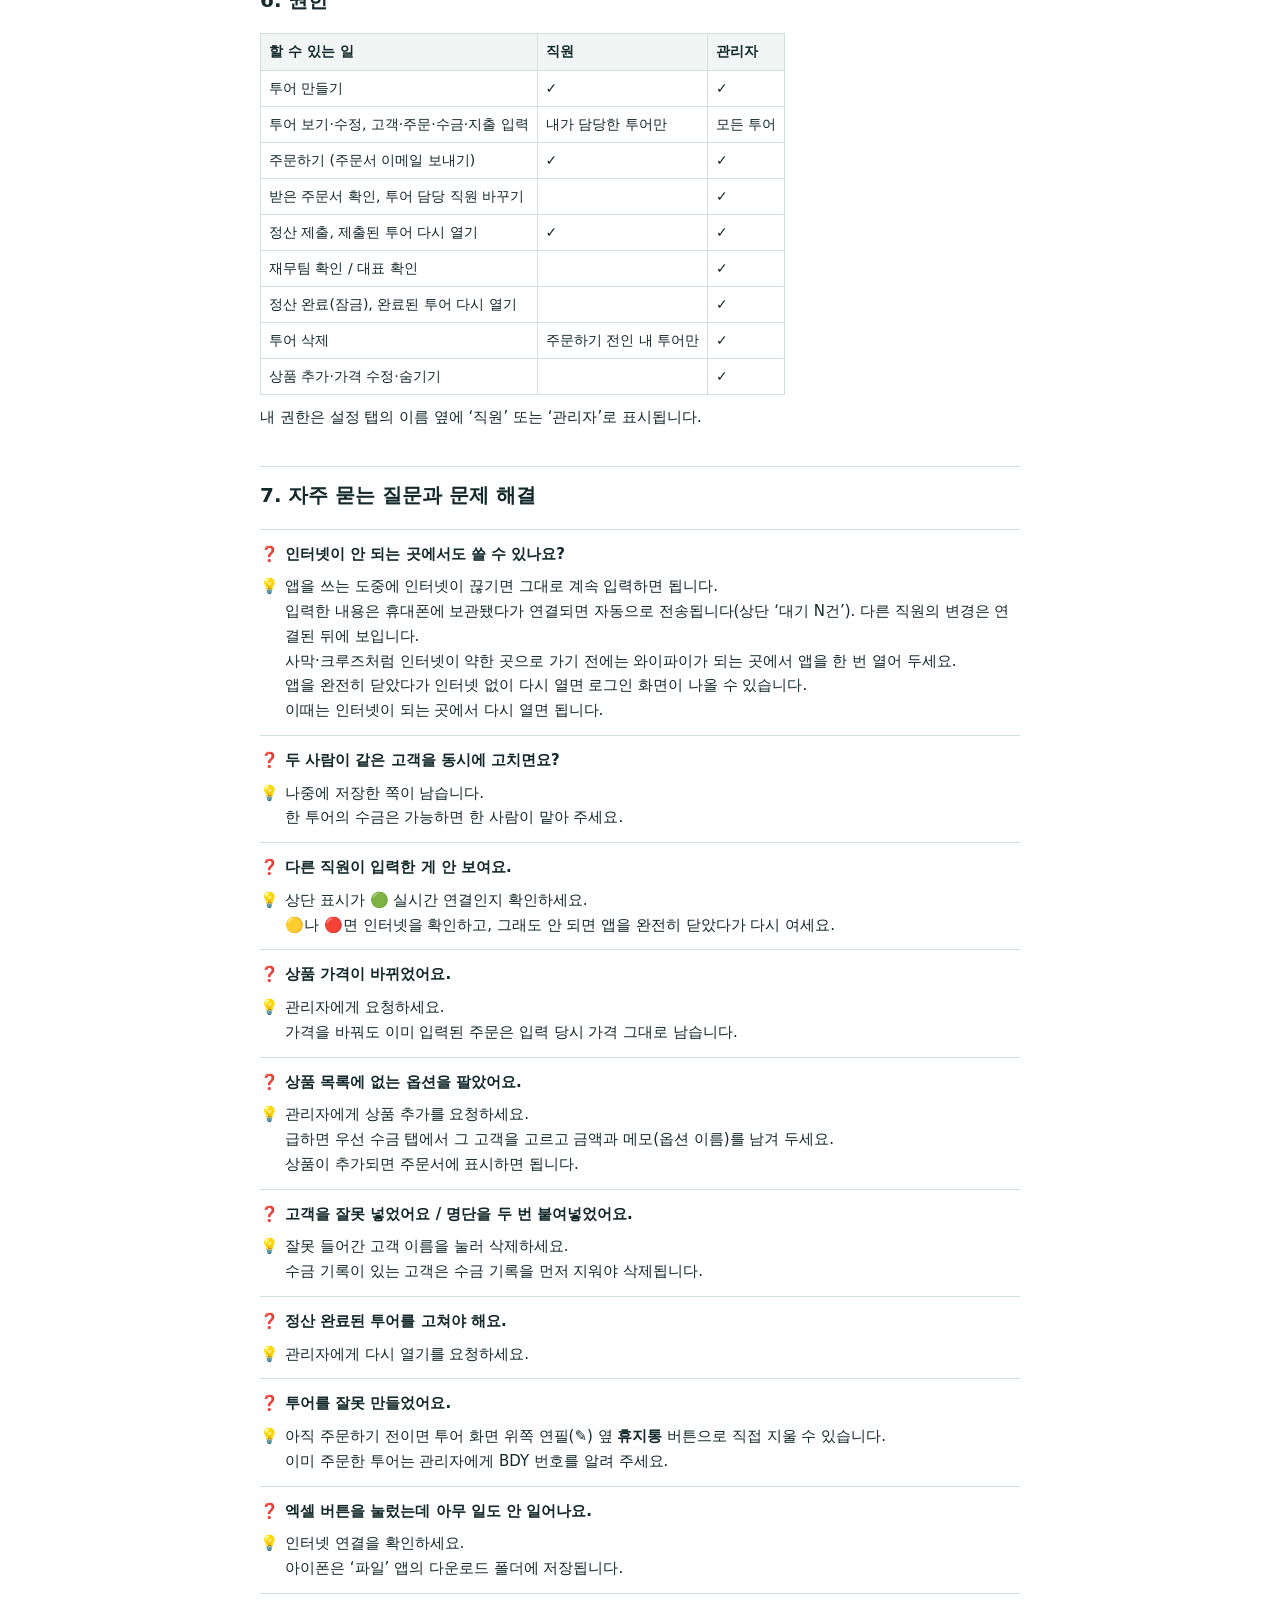
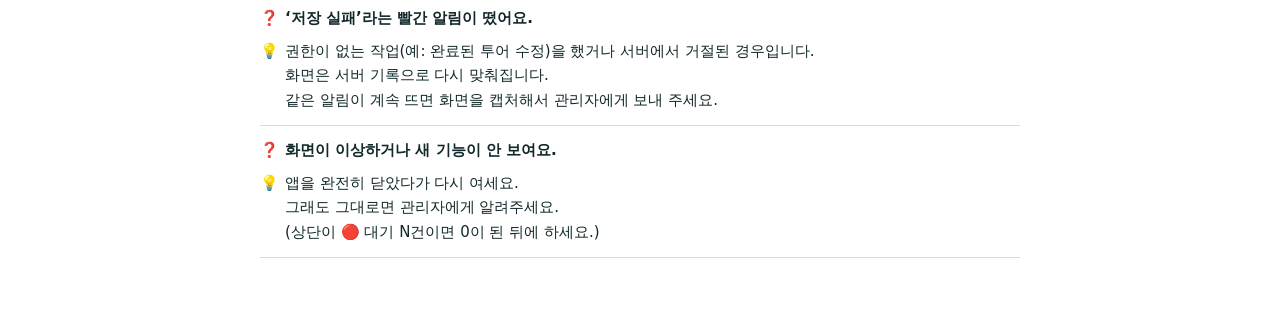
==== commit e7cc1d0f: "주문서 이메일에 '주문 확인' 버튼 추가 (confirm.html) Co-Authored-By: Claude Opus 5.5 (1M context) <noreply@anthropi" ====
--- a/manual.html
+++ b/manual.html
@@ -452,7 +452,9 @@
 <li>이메일이 가지 않았으면 상자에 <b>이메일 다시 보내기</b> 버튼이 나옵니다.<br />
 인터넷이 연결된 곳에서 눌러 주세요.</li>
 <li><b>주문 기록</b>을 펼치면 1차, 2차 … 보낸 주문서를 차수별로 다시 받을 수 있고, 관리자가 확인했는지도 보입니다.</li>
-<li>관리자는 홈 화면 <b>받은 주문서</b>에서 새 주문을 보고 <b>엑셀</b>로 받은 뒤 <b>확인</b>을 누릅니다.</li>
+<li>주문 담당자는 받은 이메일의 <b>주문 확인</b> 버튼을 누르면 됩니다.<br />
+관리자는 앱 홈 화면 <b>받은 주문서</b>에서 <b>확인</b>을 눌러도 됩니다.<br />
+확인하면 직원 화면에 <b>관리자 확인</b>으로 표시됩니다.</li>
 </ul>
 <h3>4-4. 돈 받기 (수금)</h3>
 <p>고객이 돈을 내면 바로 기록합니다.<br />
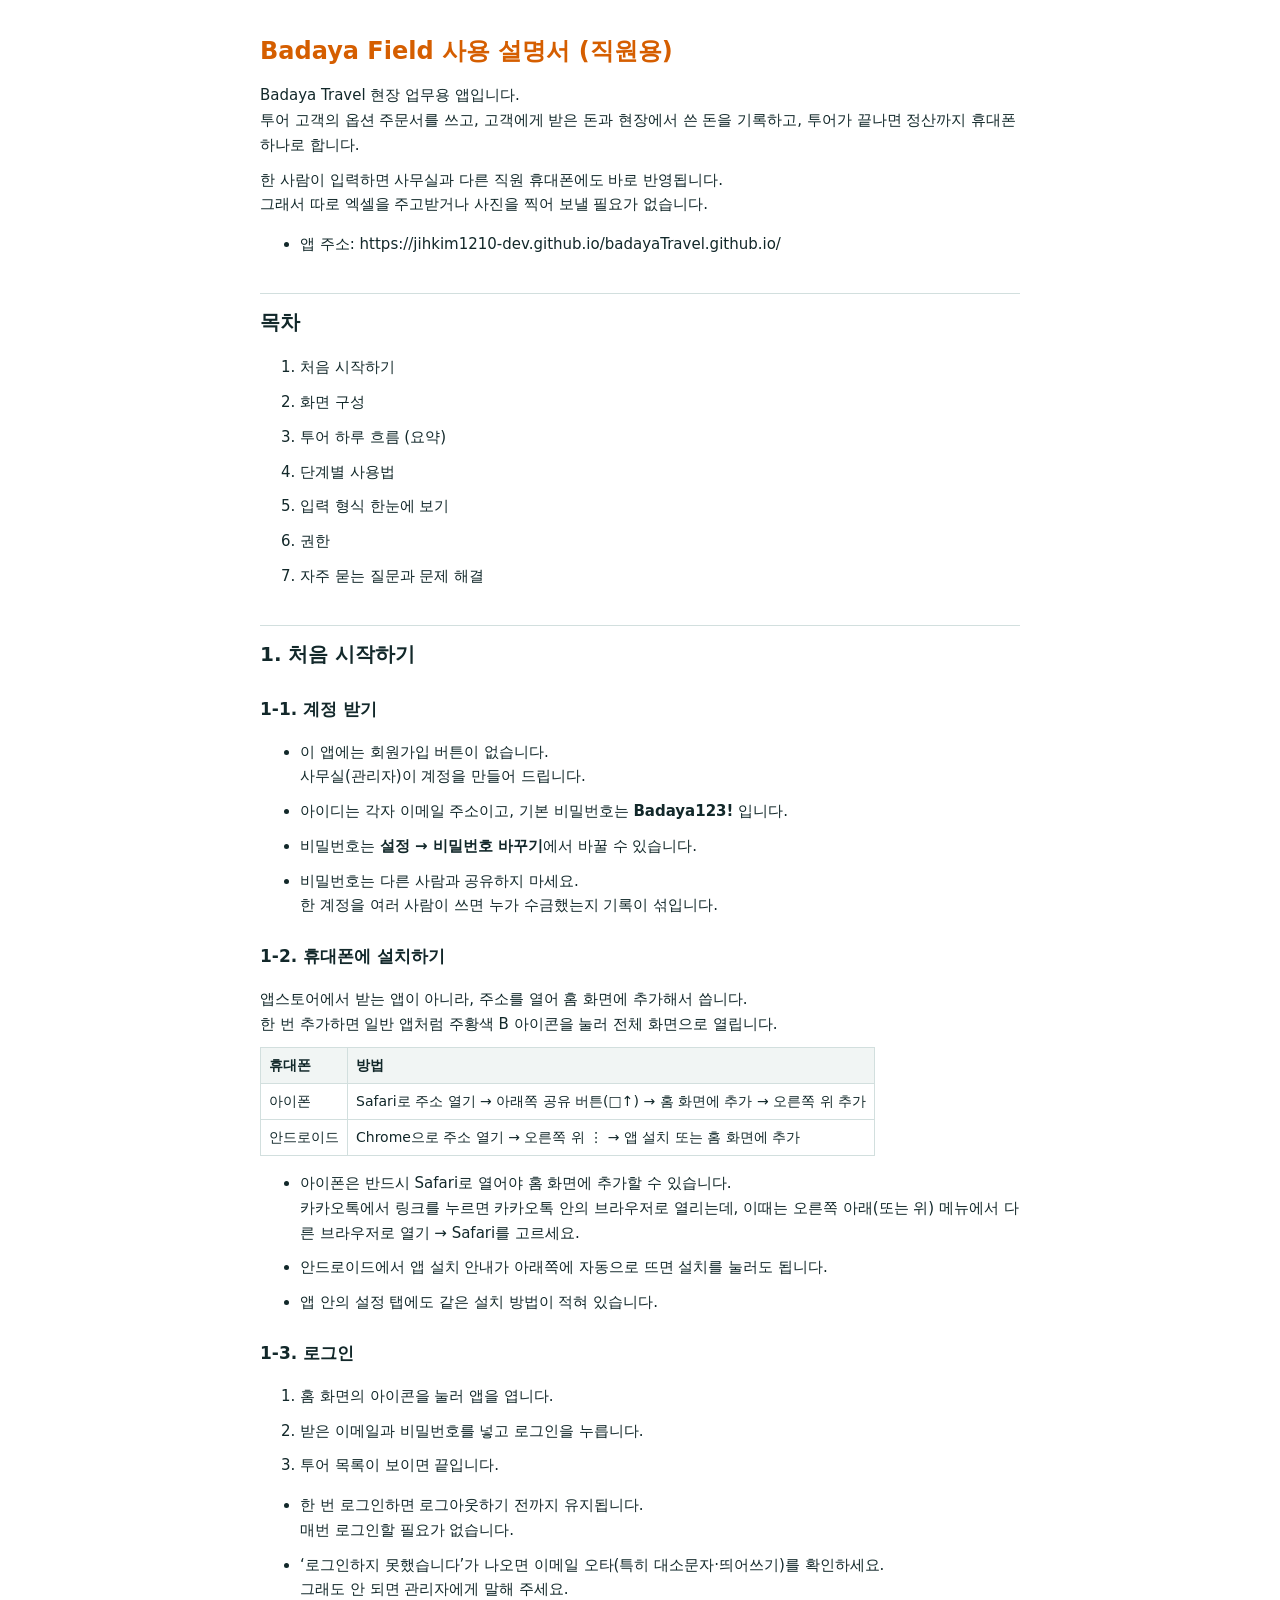
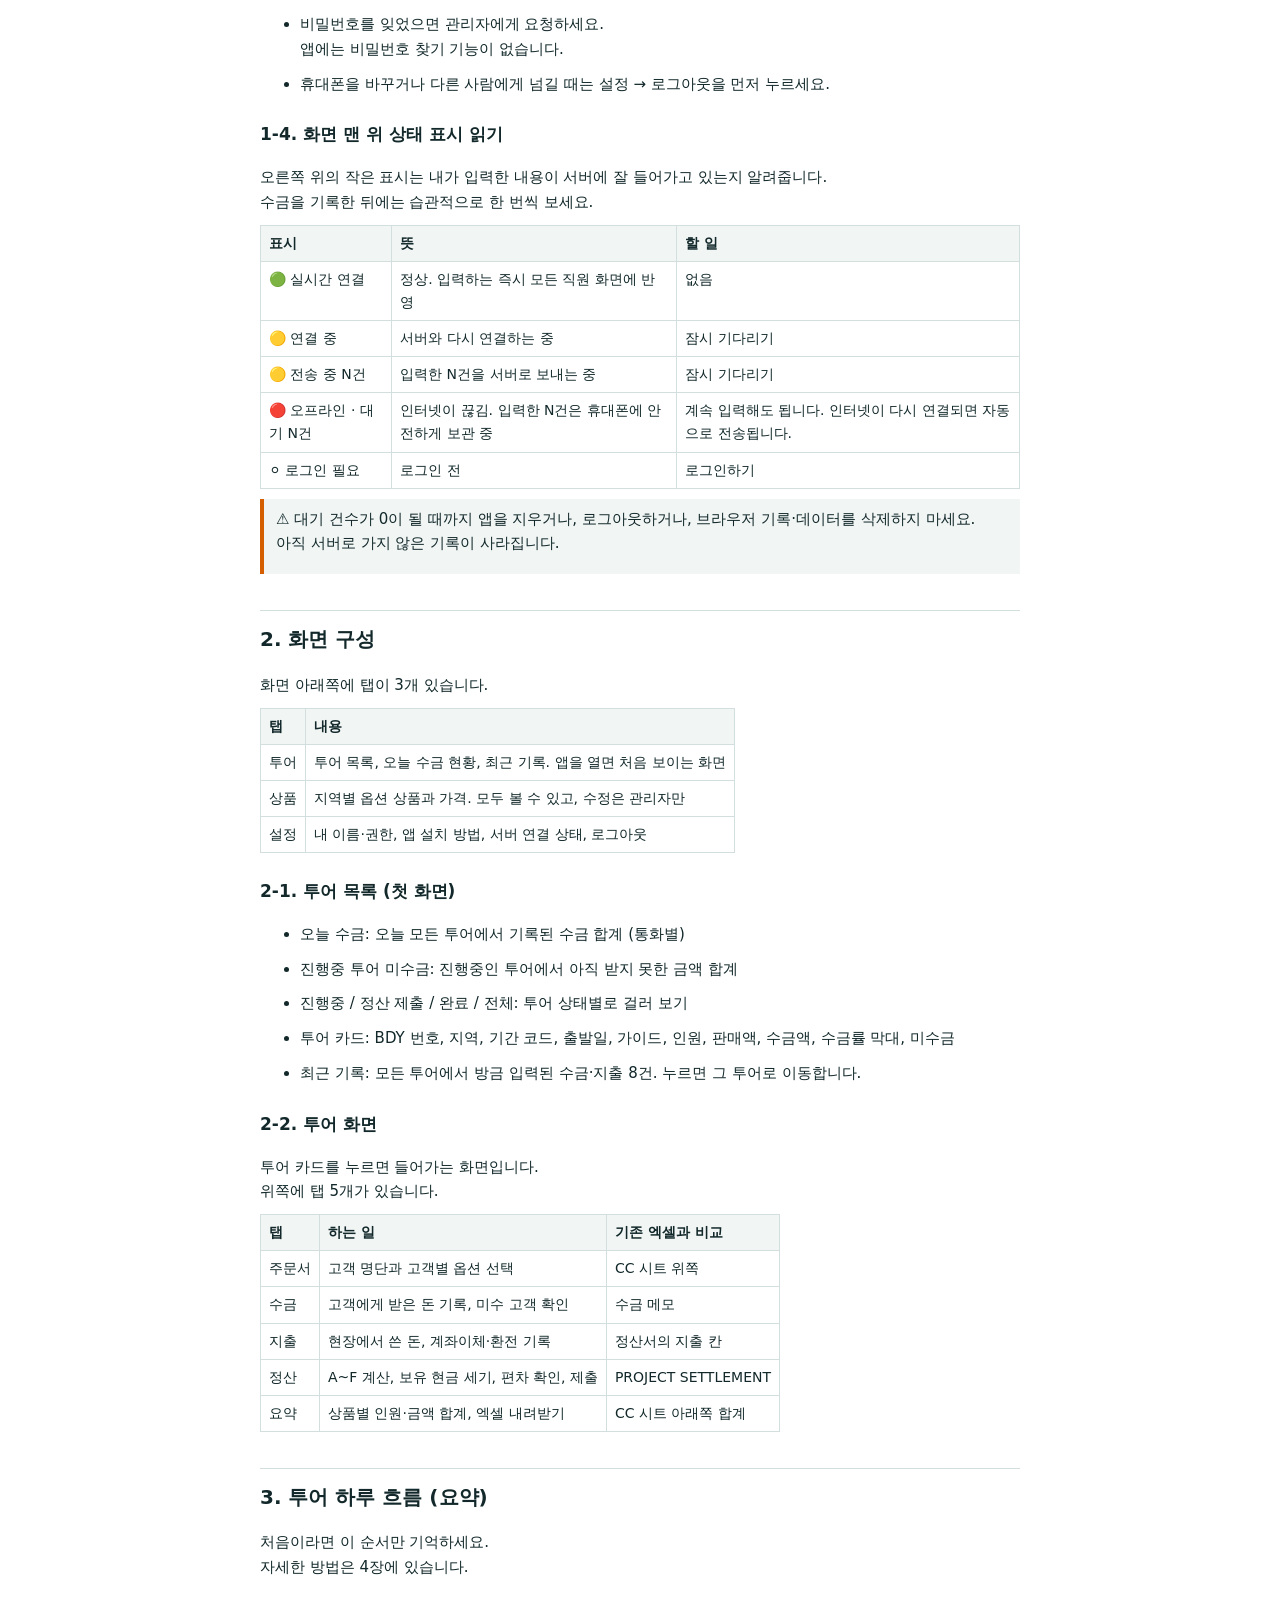
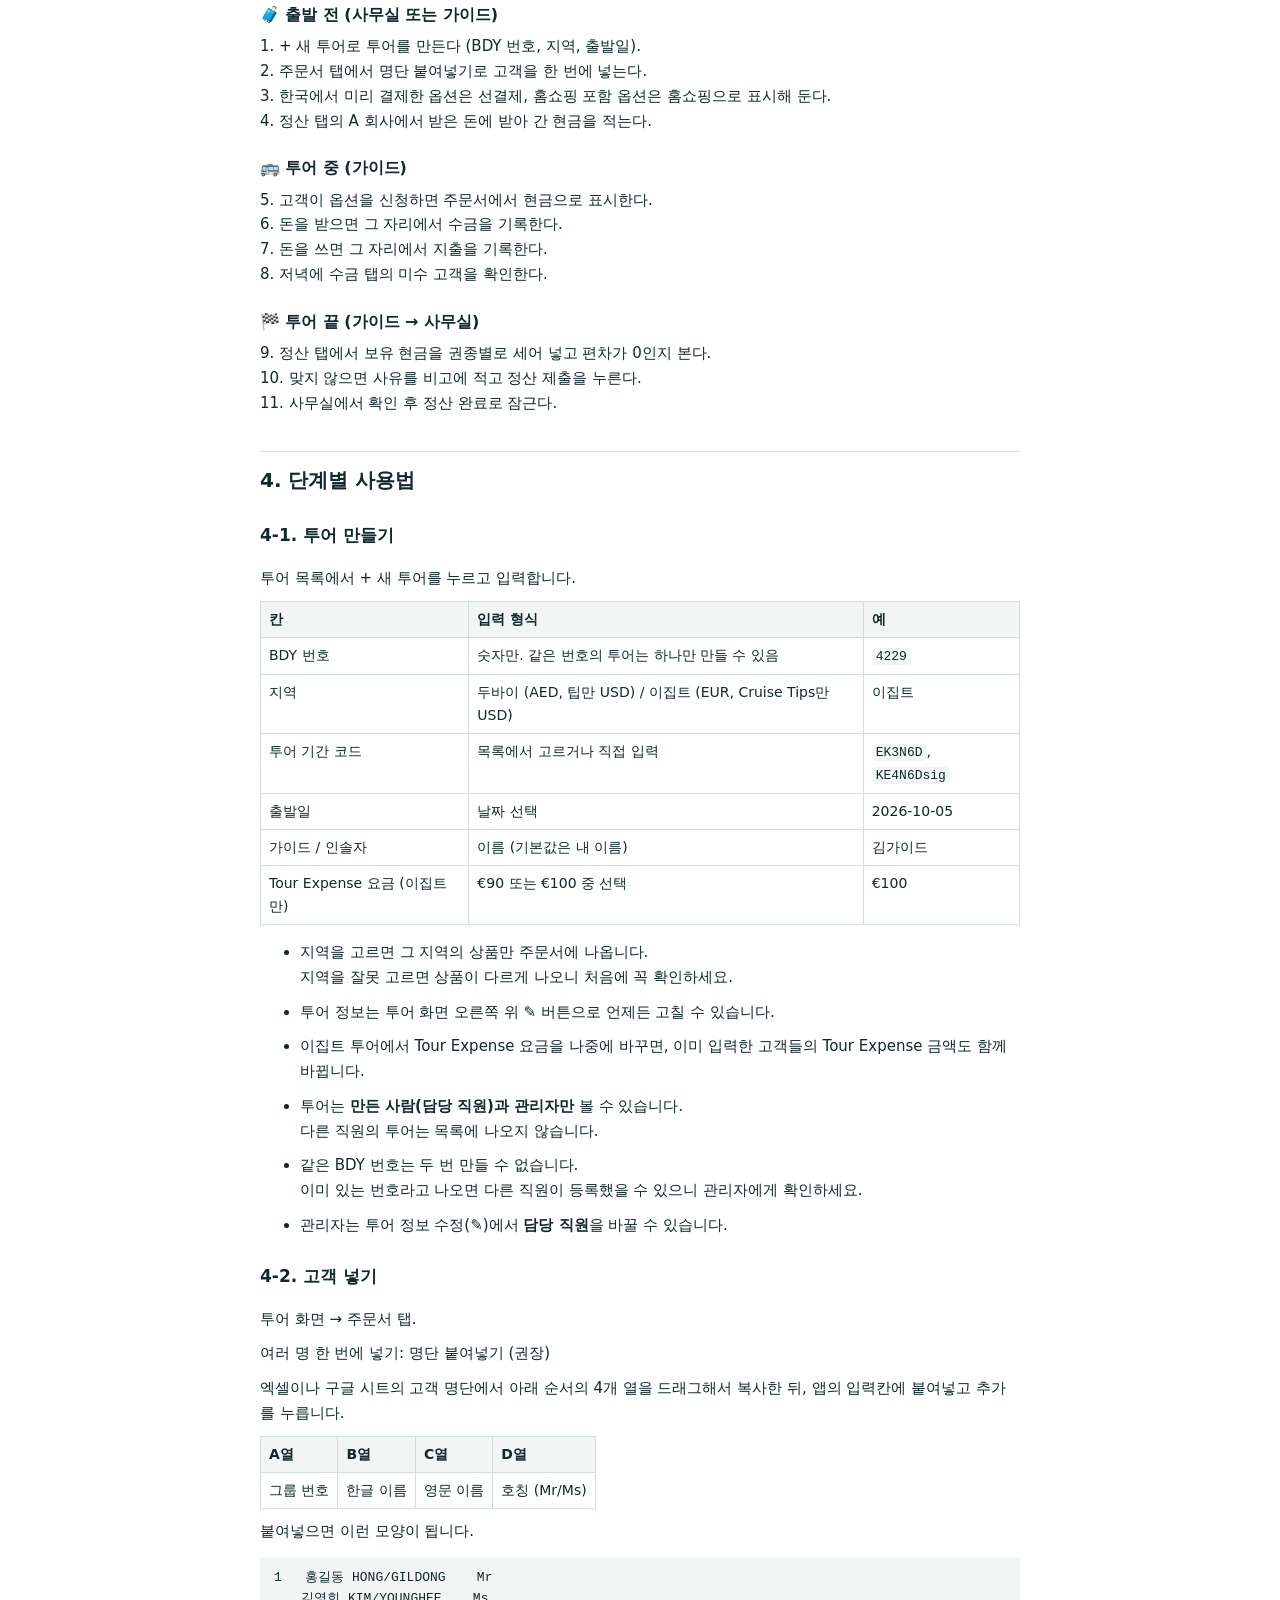
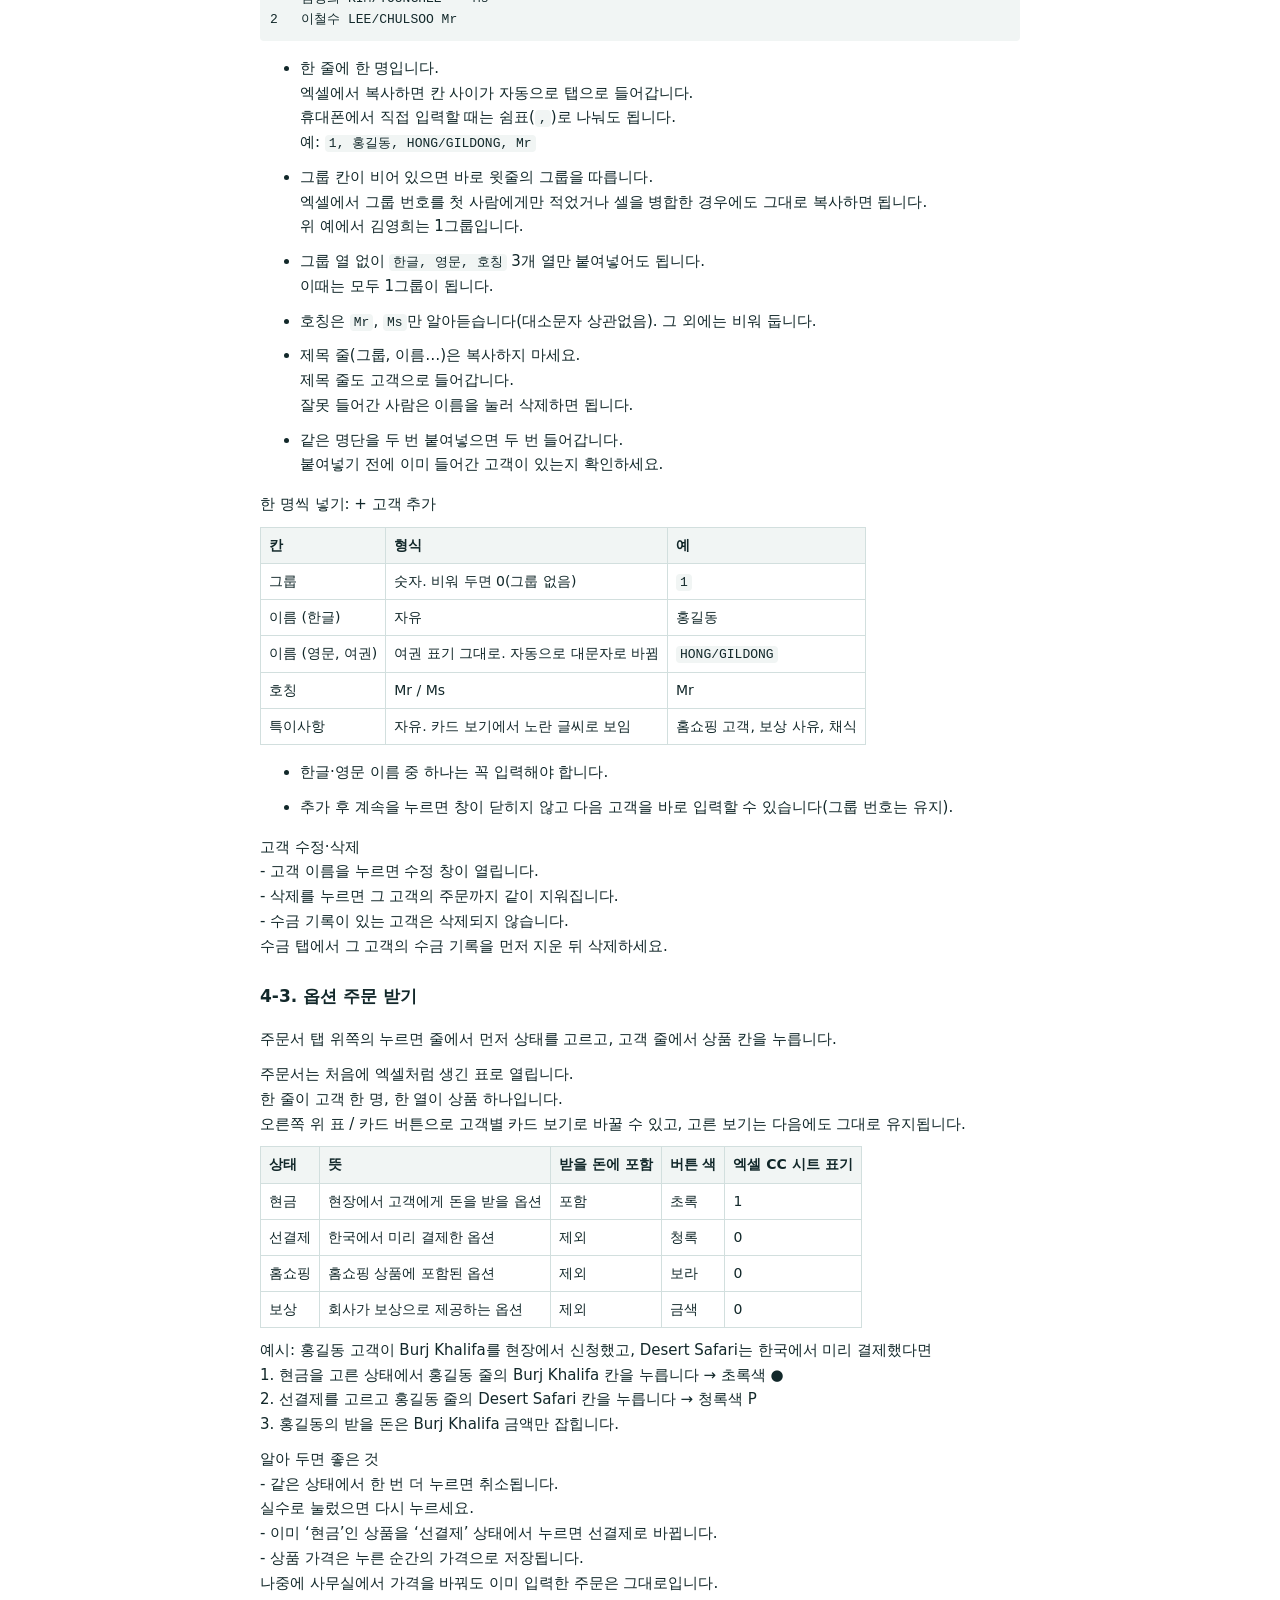
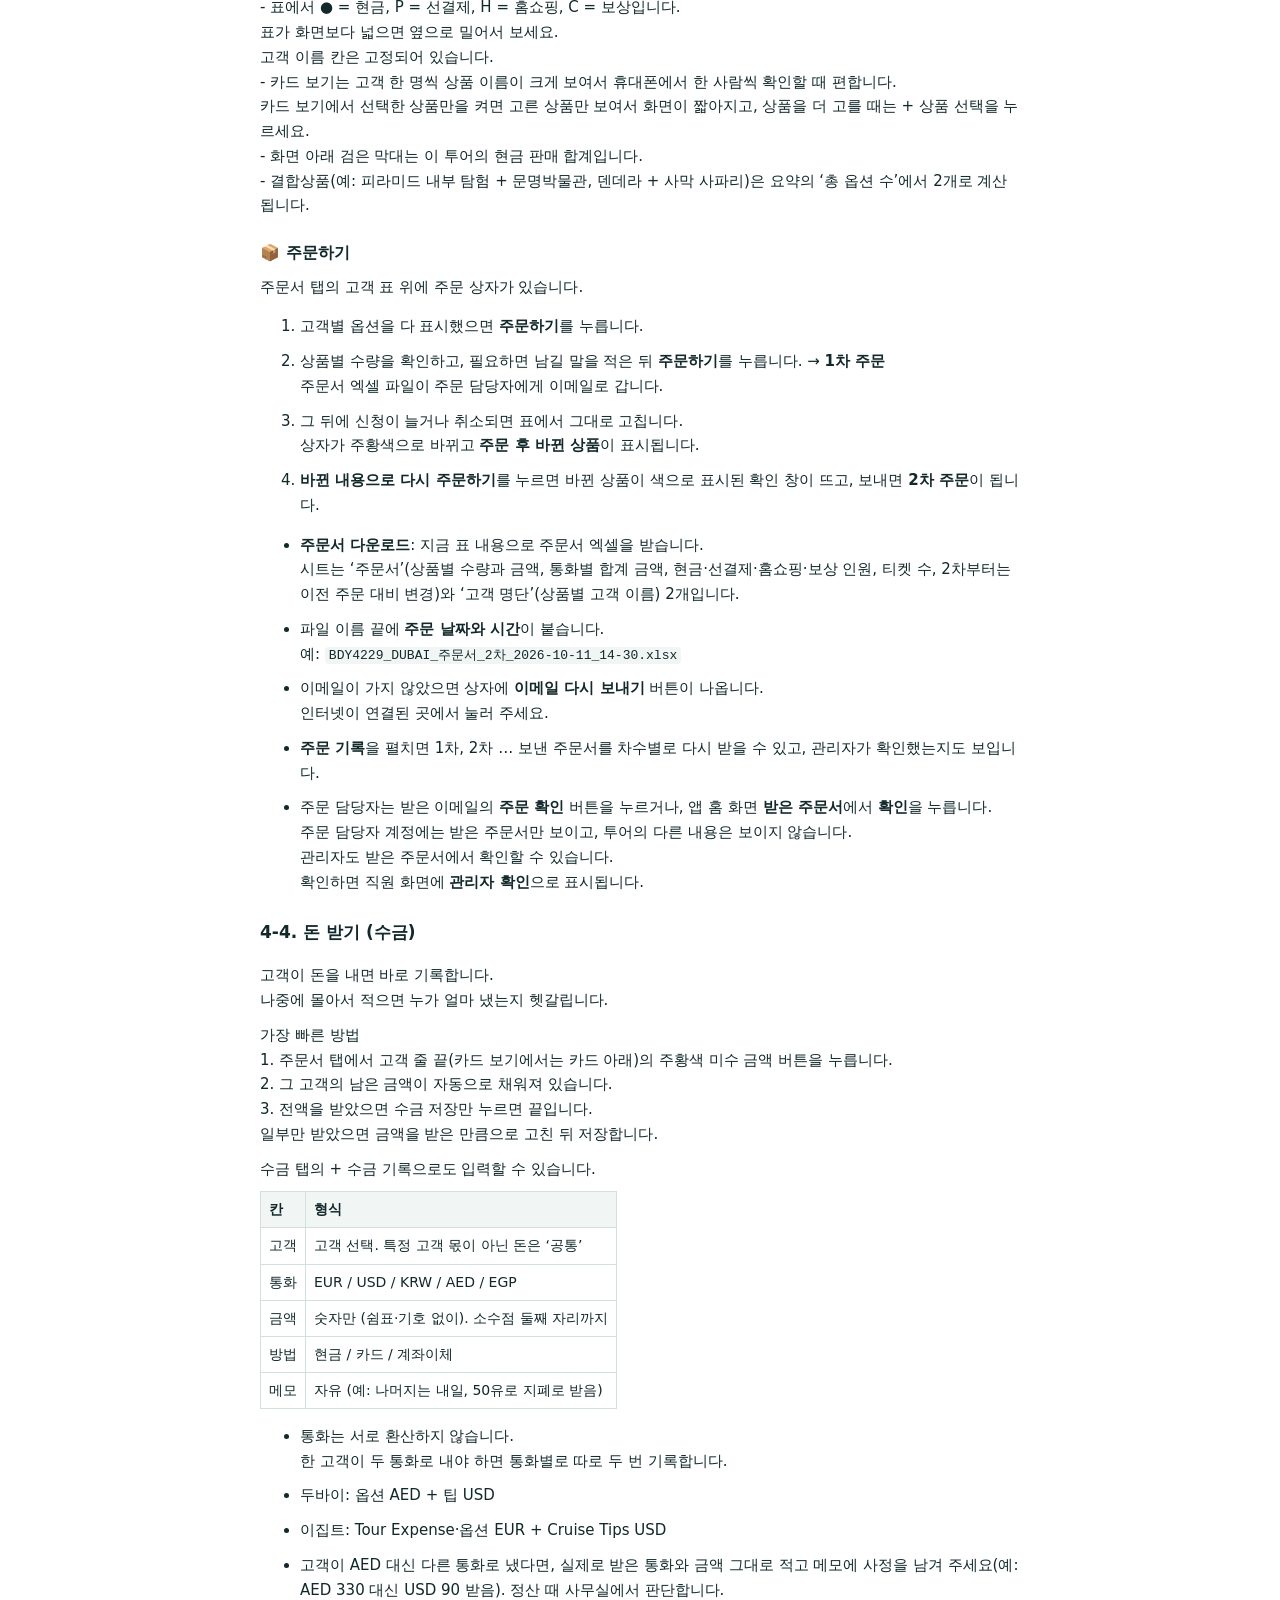
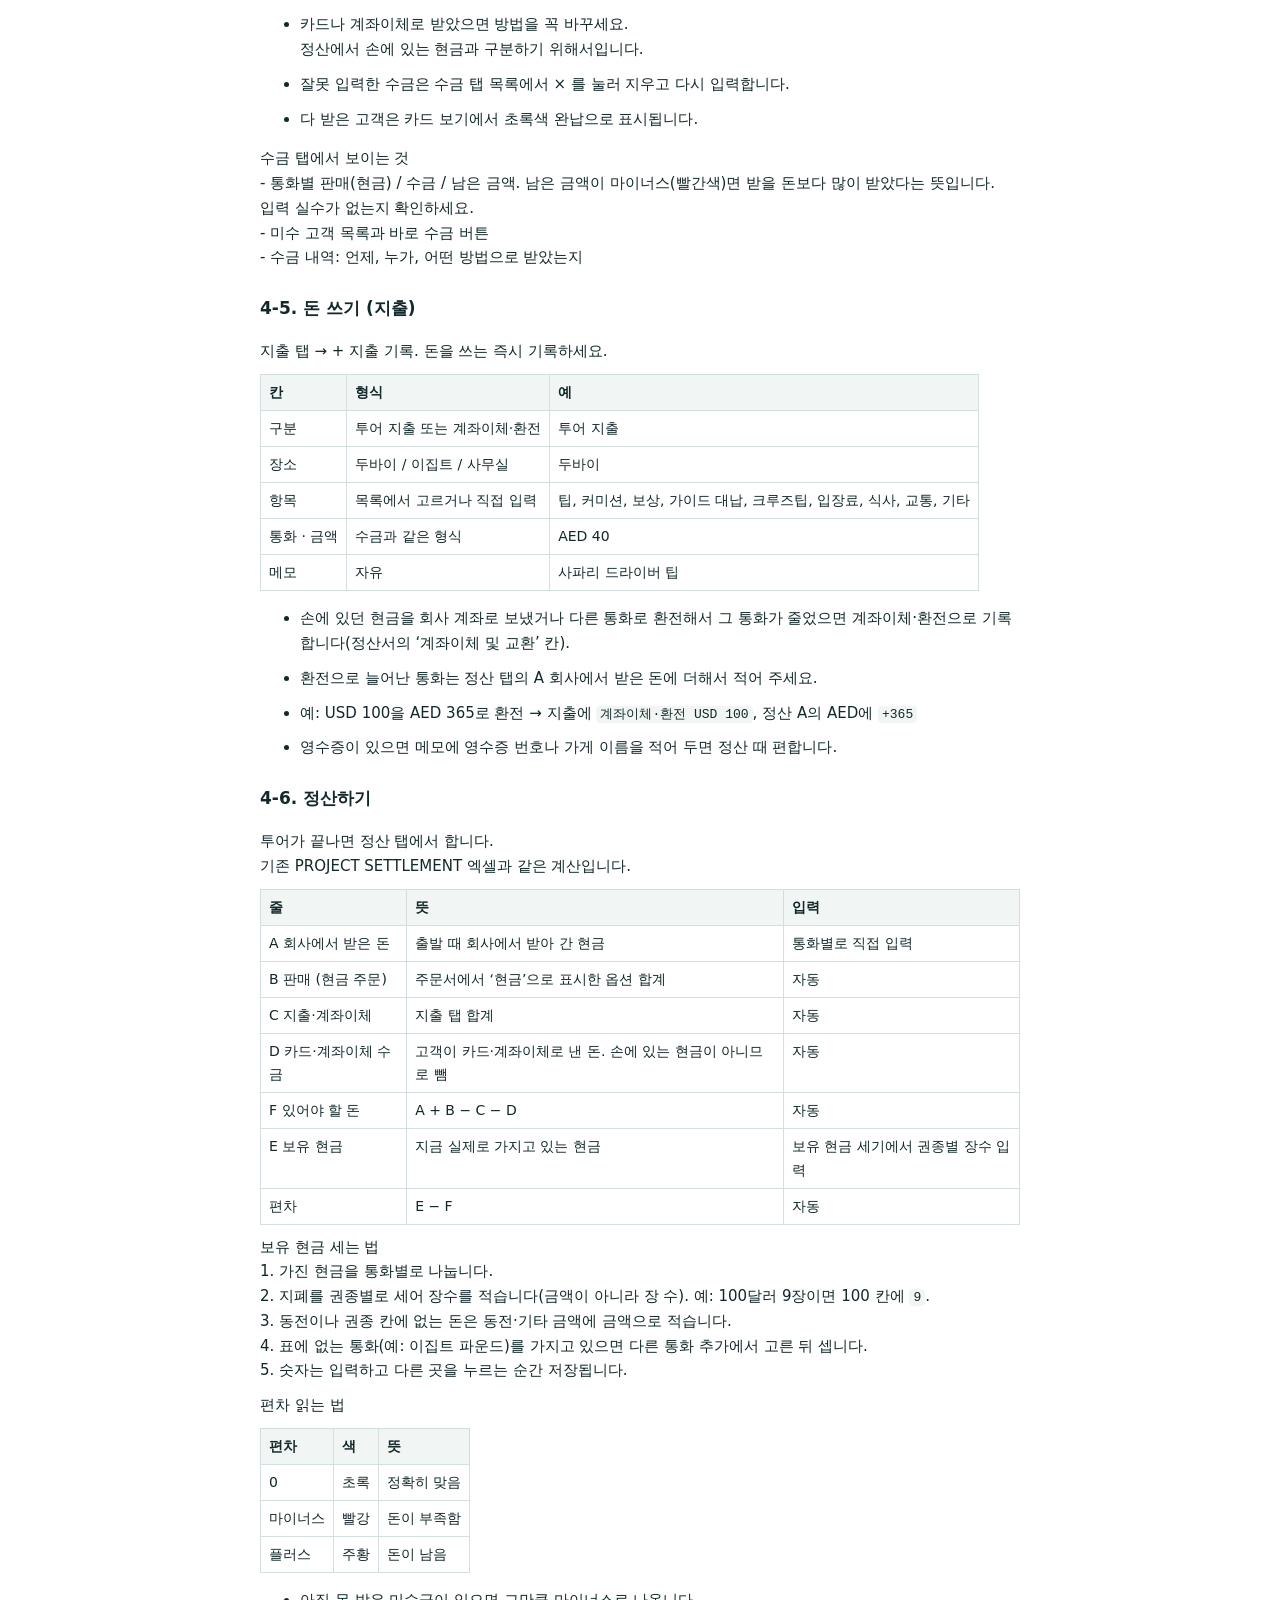
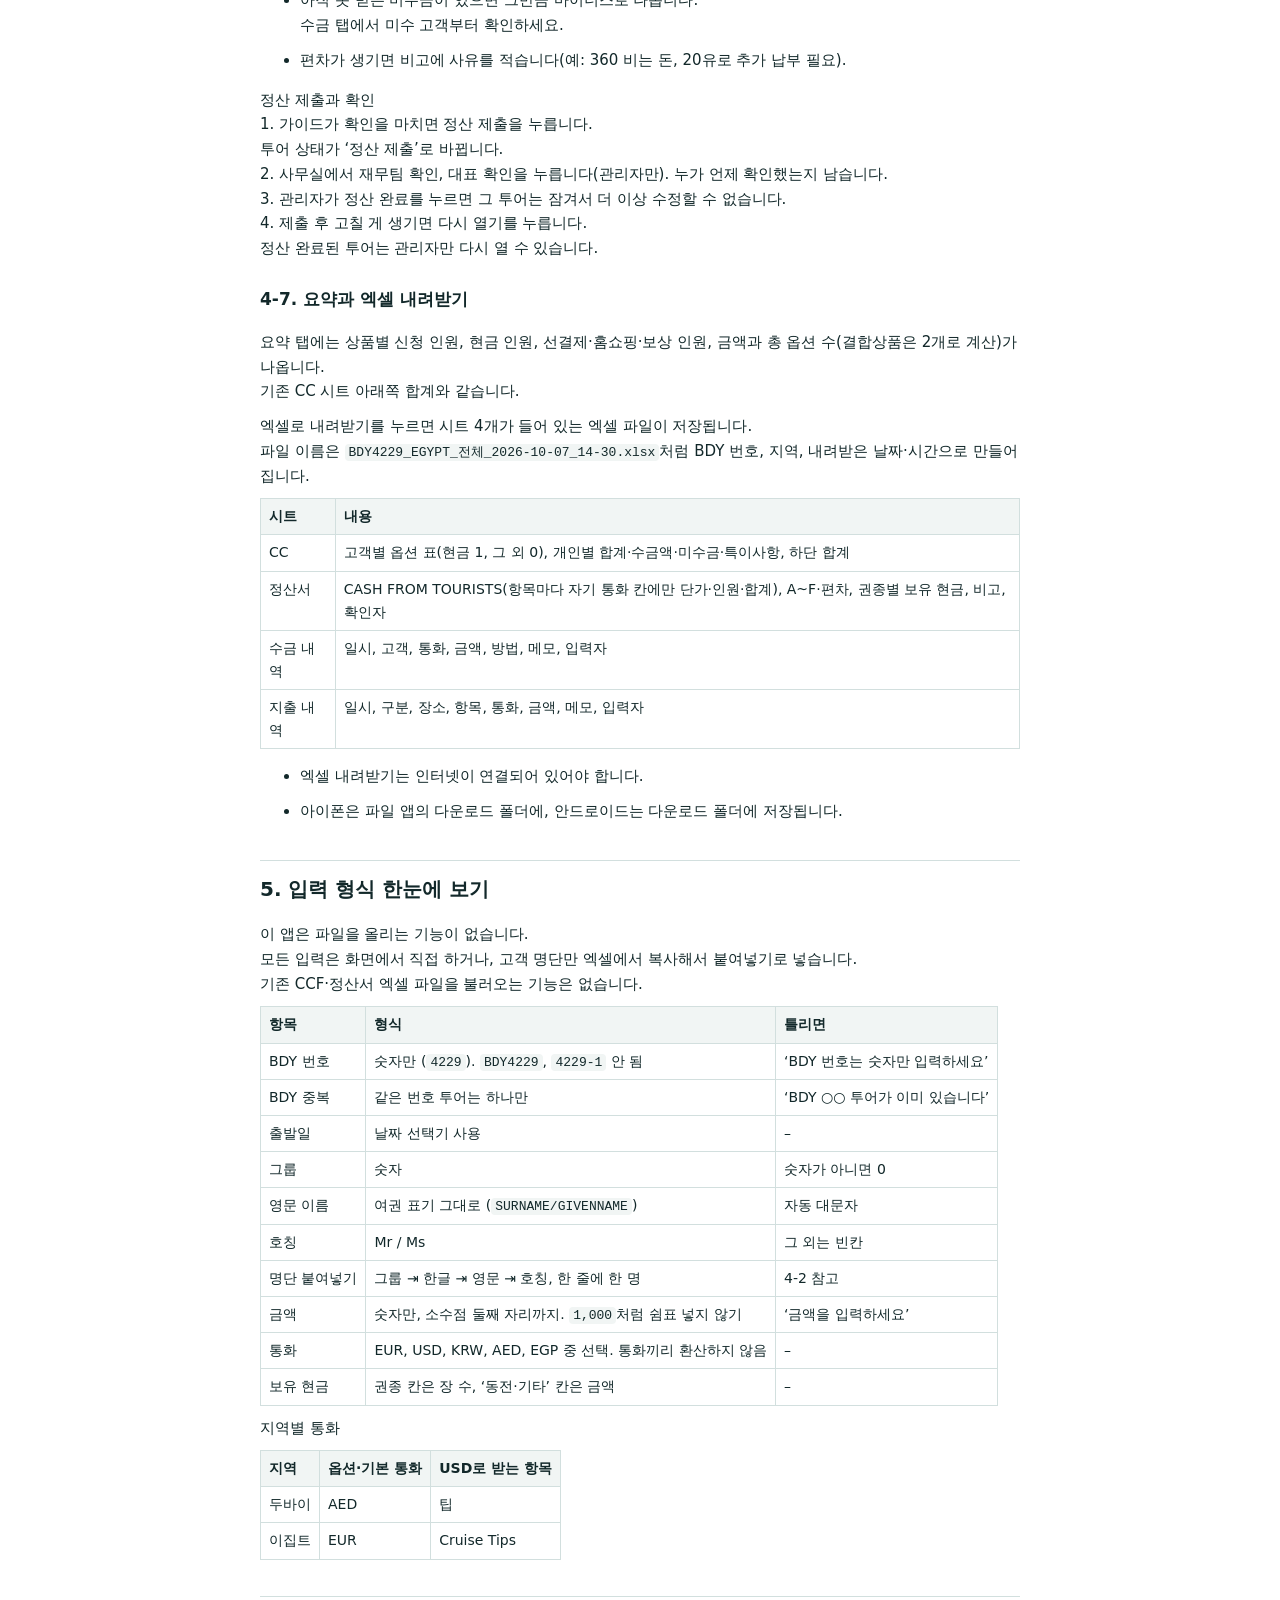
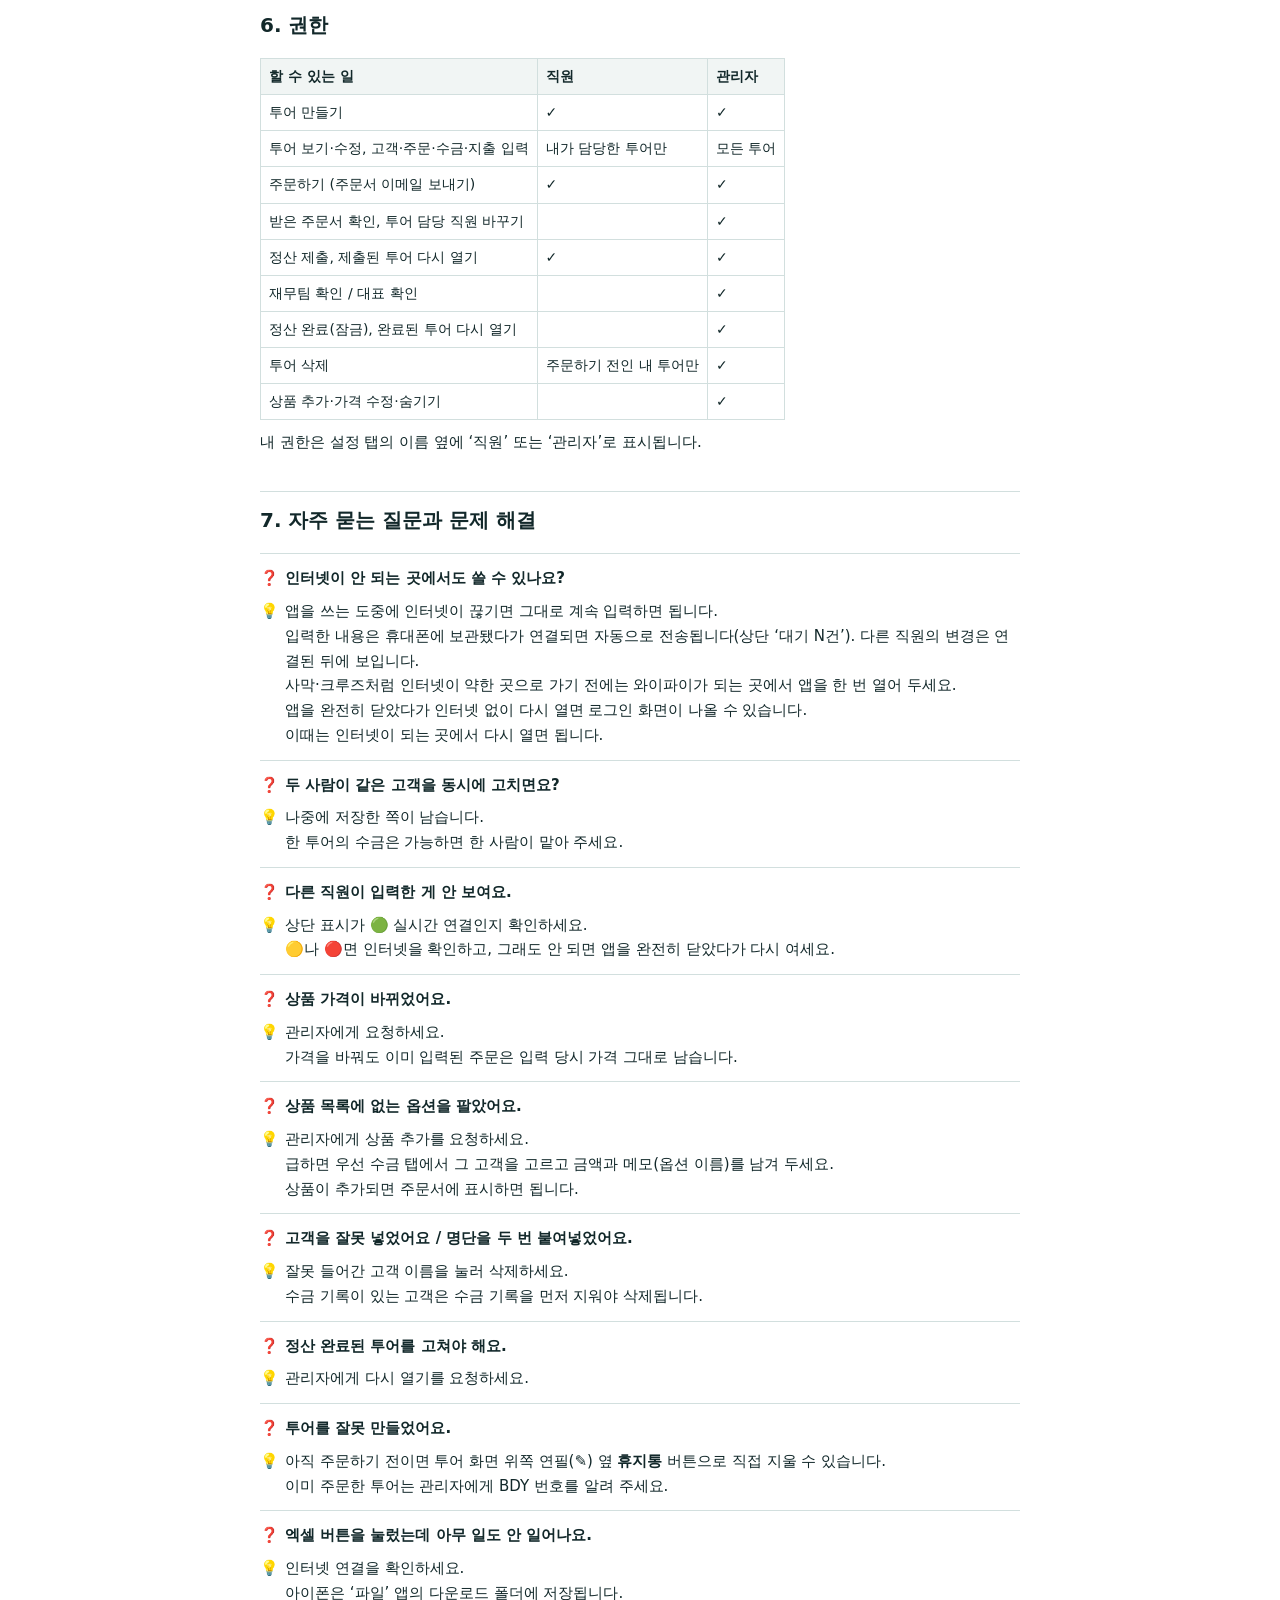
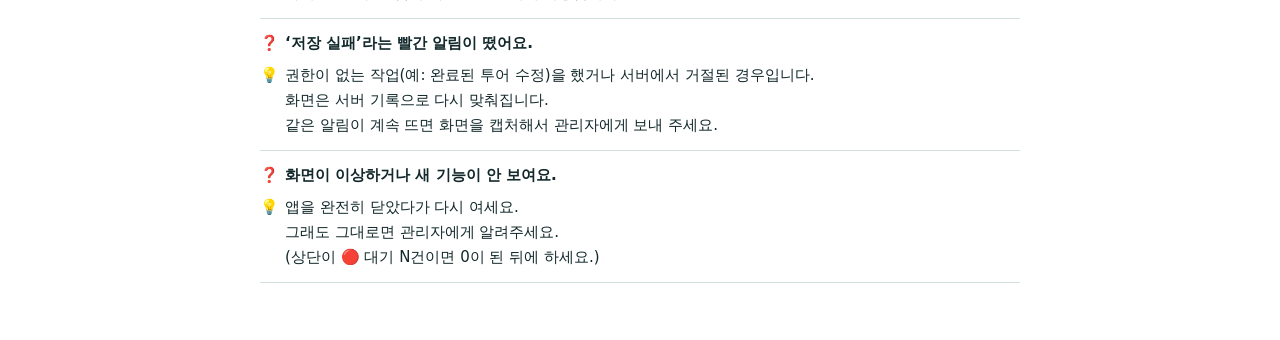
==== commit 65b2d2dd: "주문 담당자에게 받은 주문서만 보이기 (확인·엑셀) Co-Authored-By: Claude Opus 5.5 (1M context) <noreply@anthropic.com> Cl" ====
--- a/manual.html
+++ b/manual.html
@@ -452,8 +452,9 @@
 <li>이메일이 가지 않았으면 상자에 <b>이메일 다시 보내기</b> 버튼이 나옵니다.<br />
 인터넷이 연결된 곳에서 눌러 주세요.</li>
 <li><b>주문 기록</b>을 펼치면 1차, 2차 … 보낸 주문서를 차수별로 다시 받을 수 있고, 관리자가 확인했는지도 보입니다.</li>
-<li>주문 담당자는 받은 이메일의 <b>주문 확인</b> 버튼을 누르면 됩니다.<br />
-관리자는 앱 홈 화면 <b>받은 주문서</b>에서 <b>확인</b>을 눌러도 됩니다.<br />
+<li>주문 담당자는 받은 이메일의 <b>주문 확인</b> 버튼을 누르거나, 앱 홈 화면 <b>받은 주문서</b>에서 <b>확인</b>을 누릅니다.<br />
+주문 담당자 계정에는 받은 주문서만 보이고, 투어의 다른 내용은 보이지 않습니다.<br />
+관리자도 받은 주문서에서 확인할 수 있습니다.<br />
 확인하면 직원 화면에 <b>관리자 확인</b>으로 표시됩니다.</li>
 </ul>
 <h3>4-4. 돈 받기 (수금)</h3>
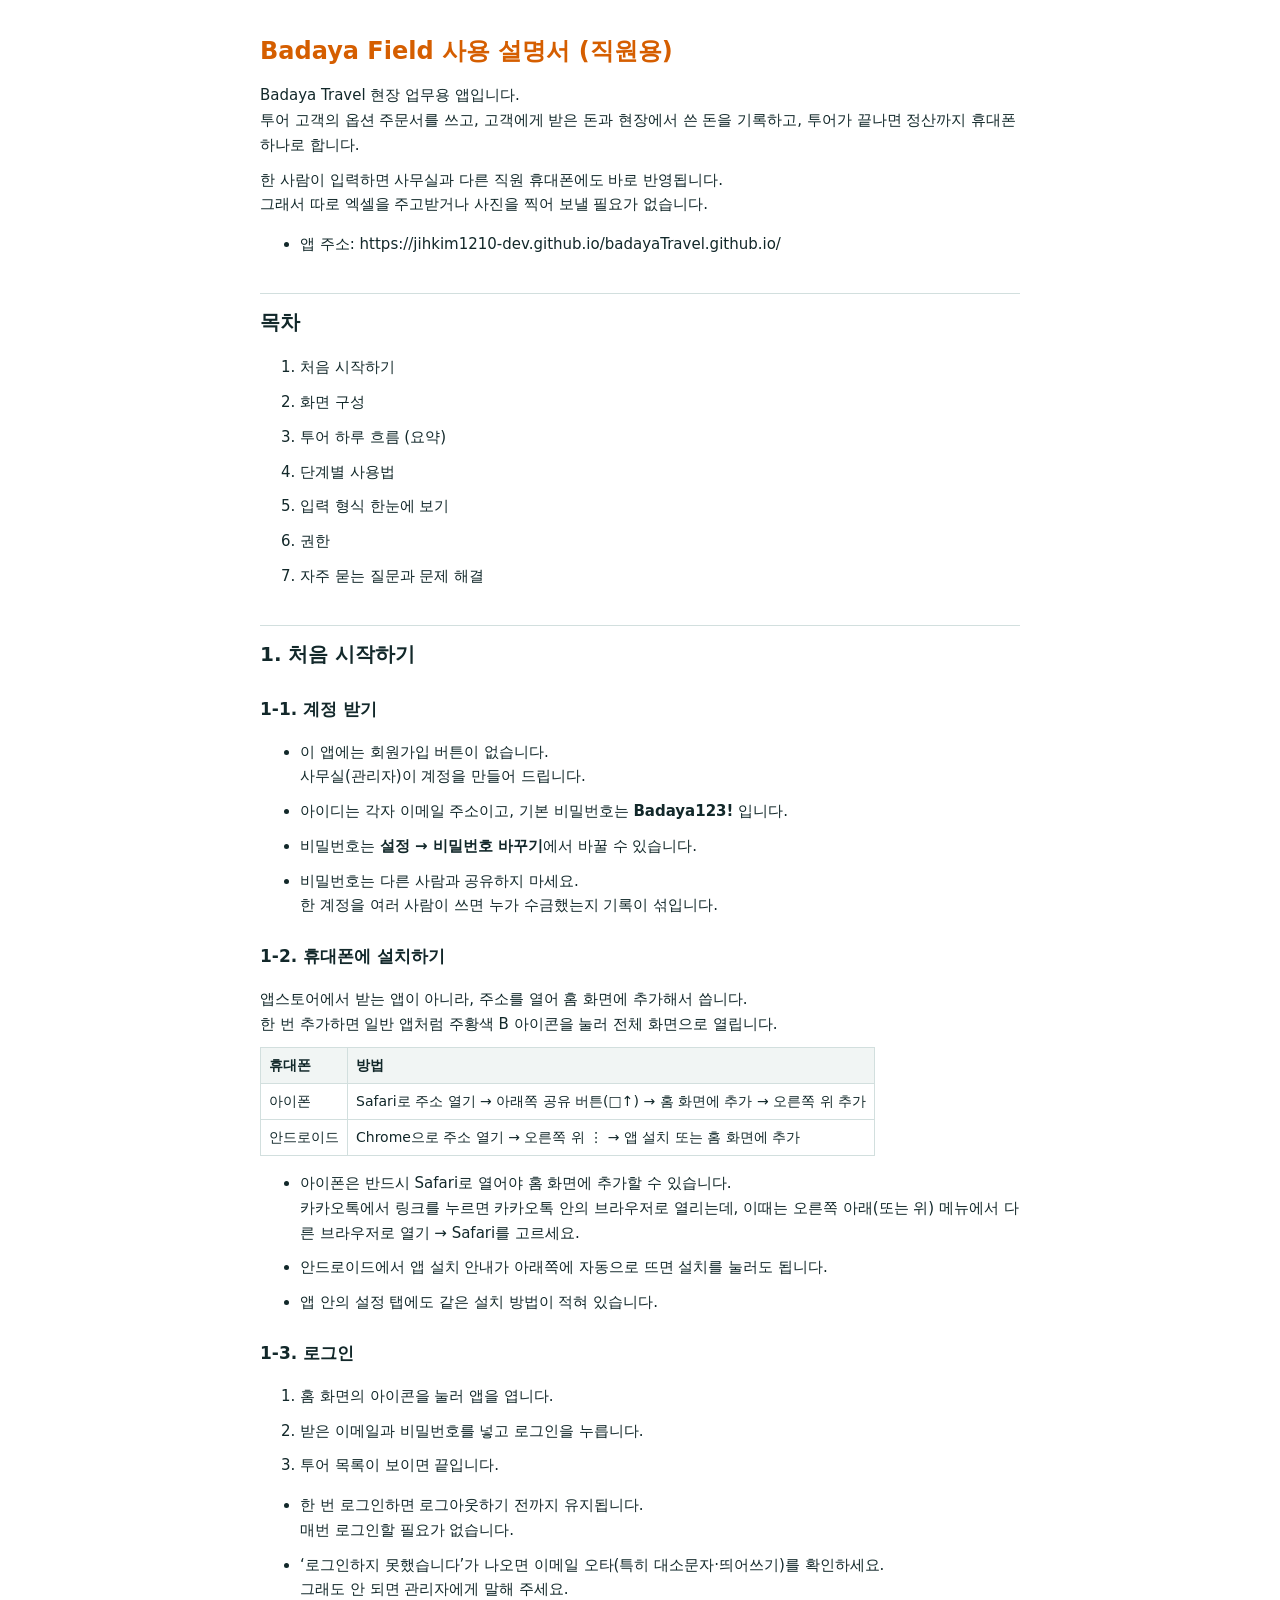
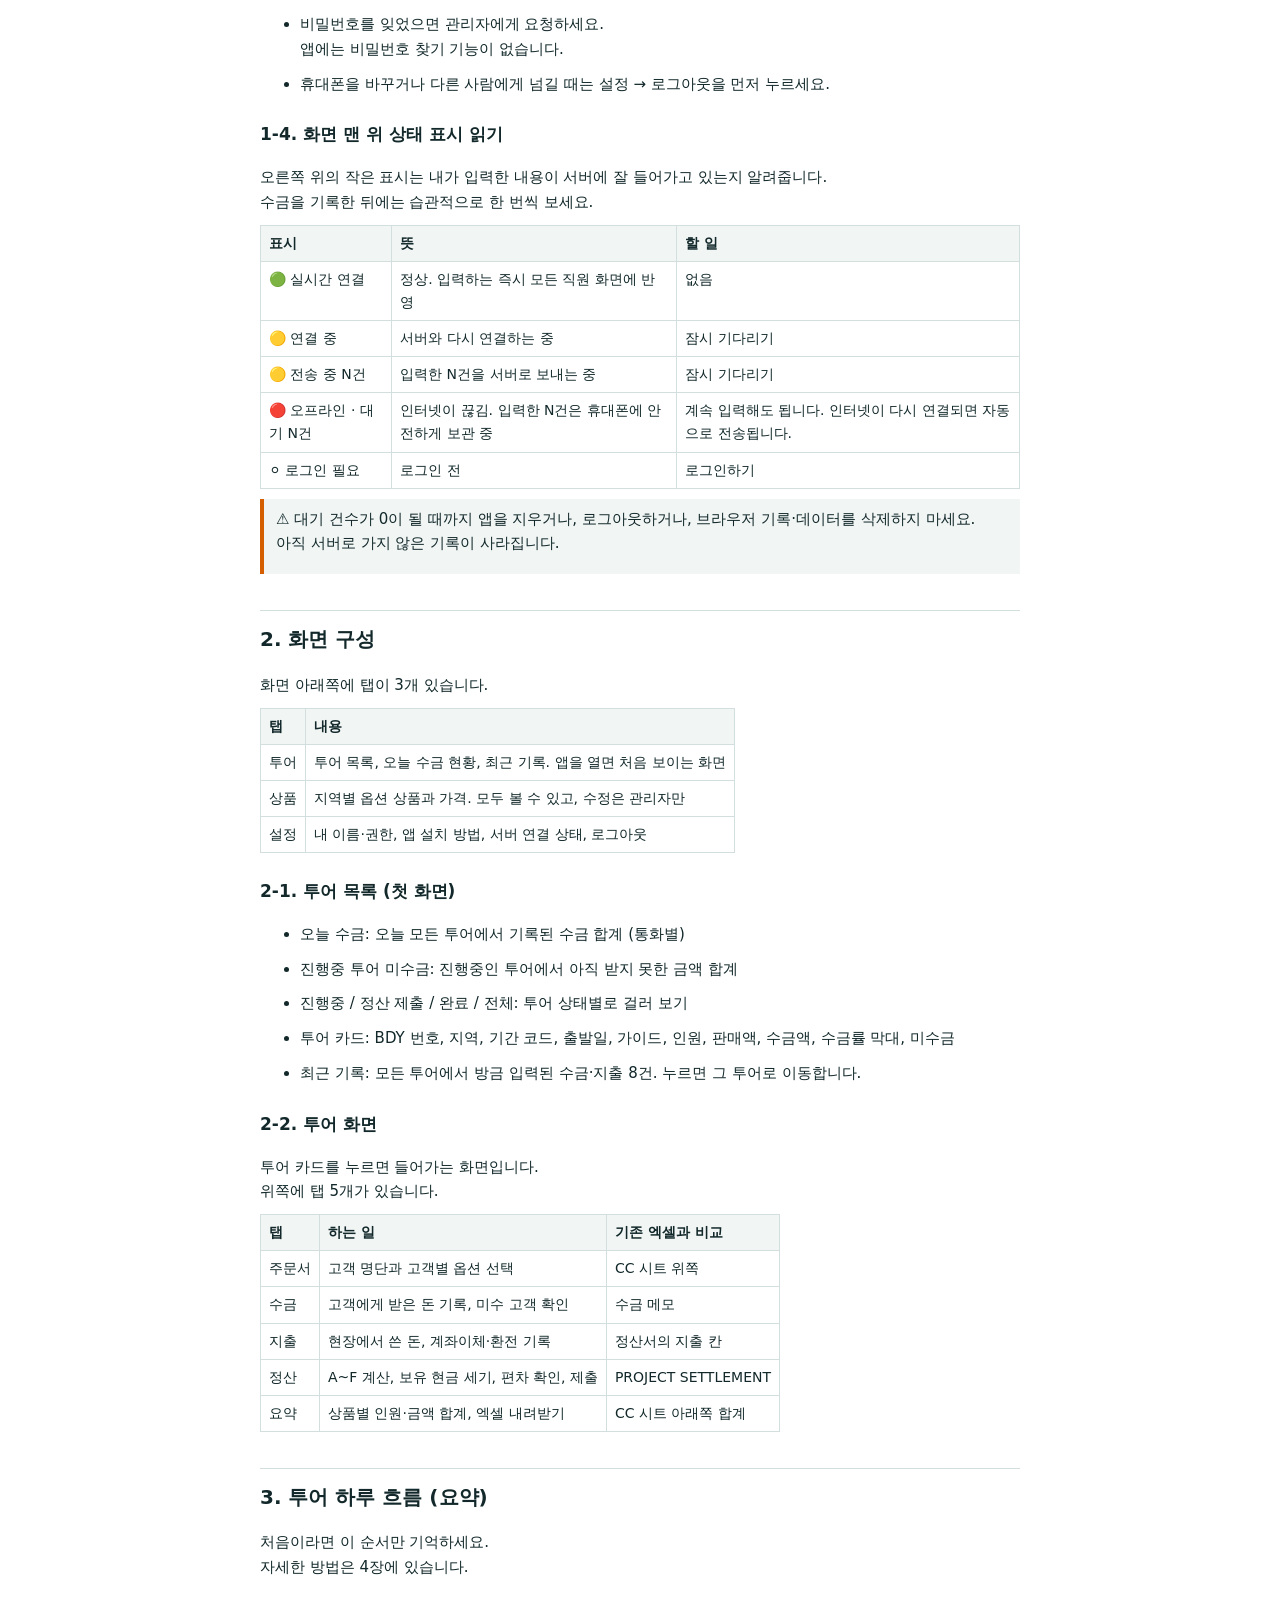
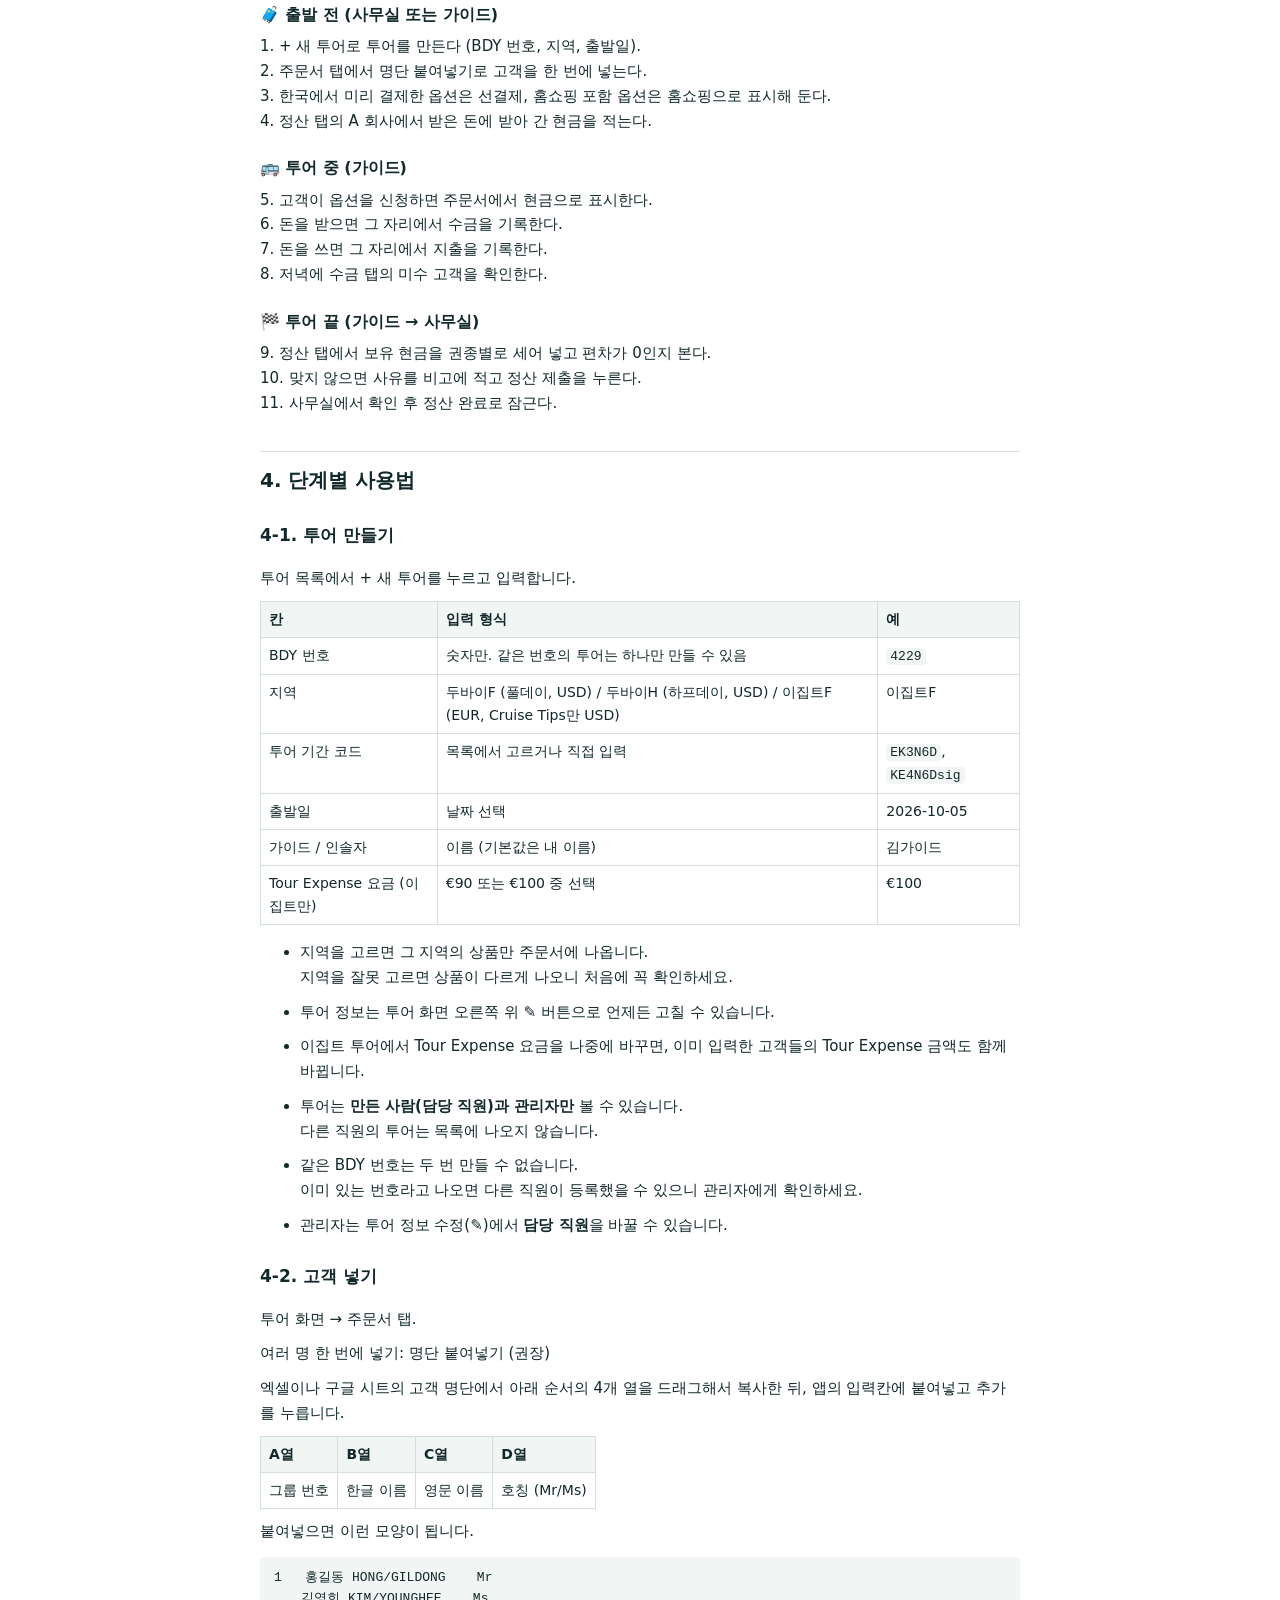
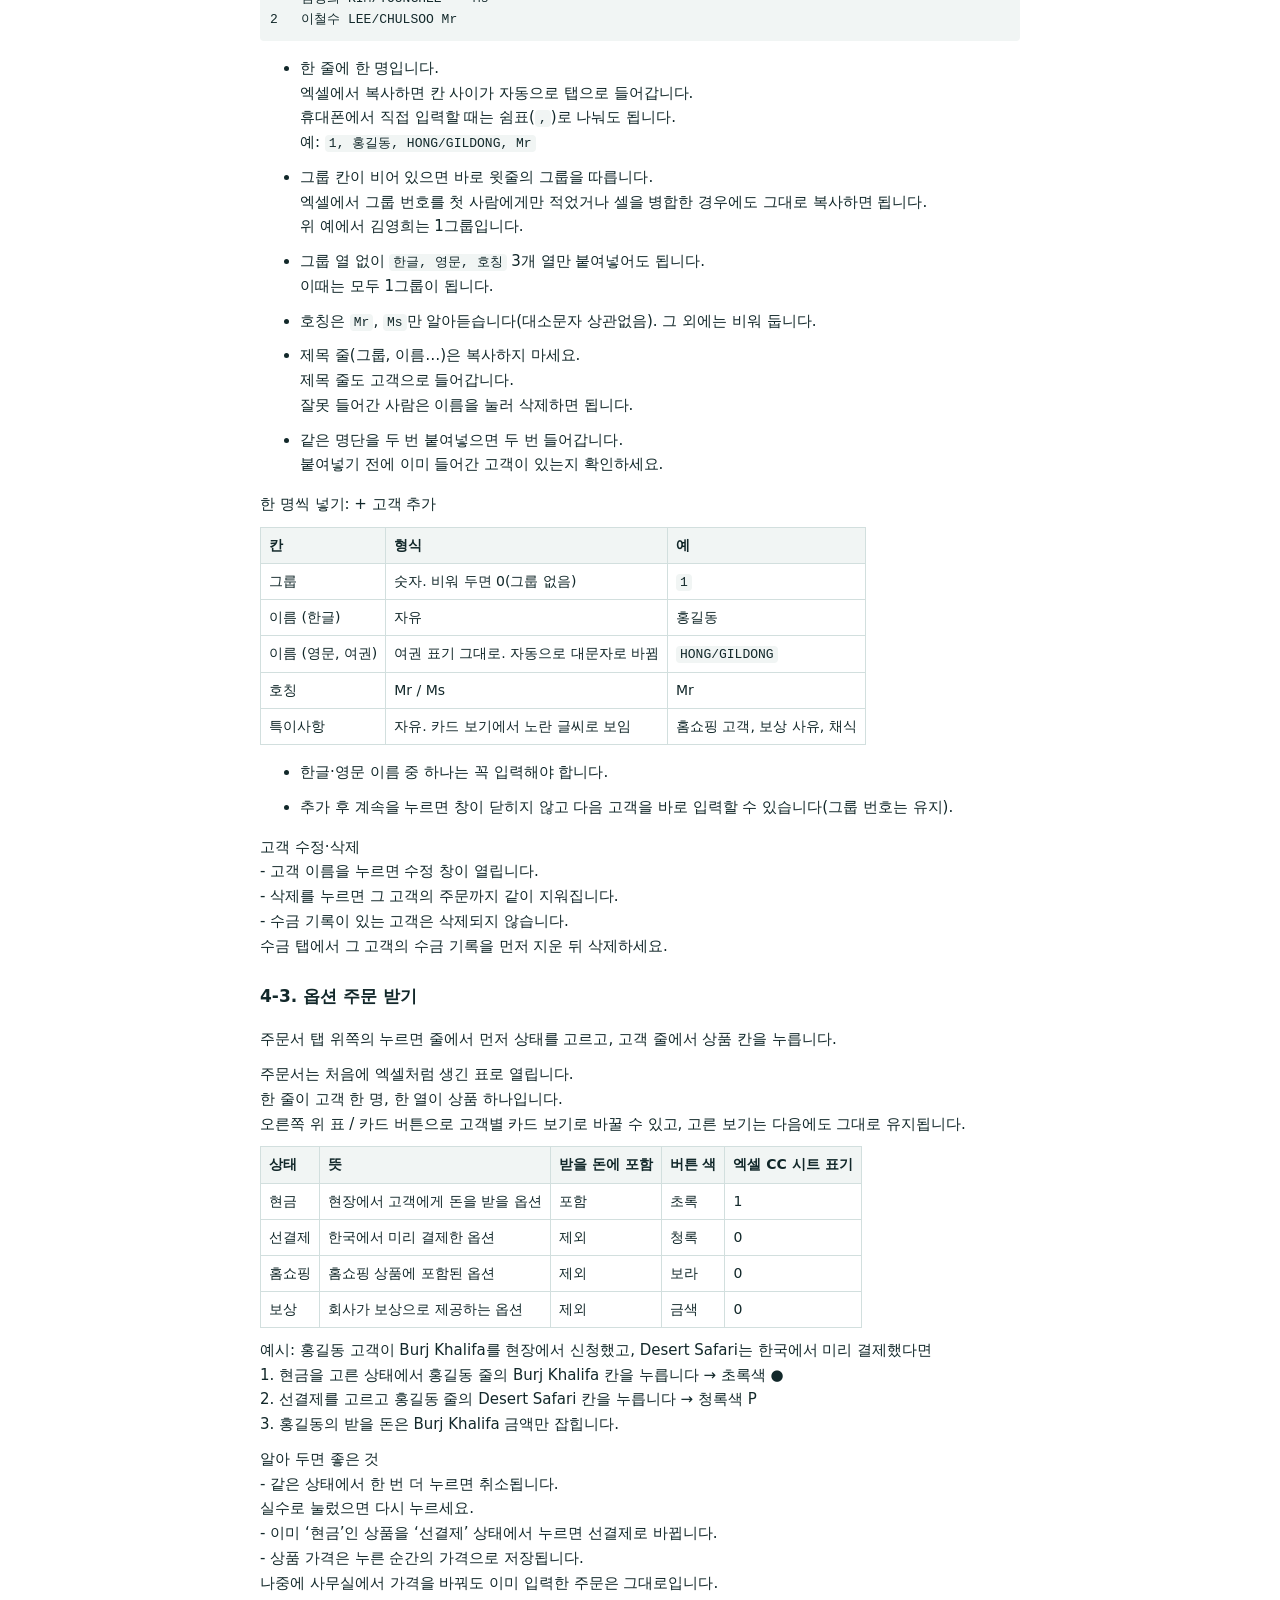
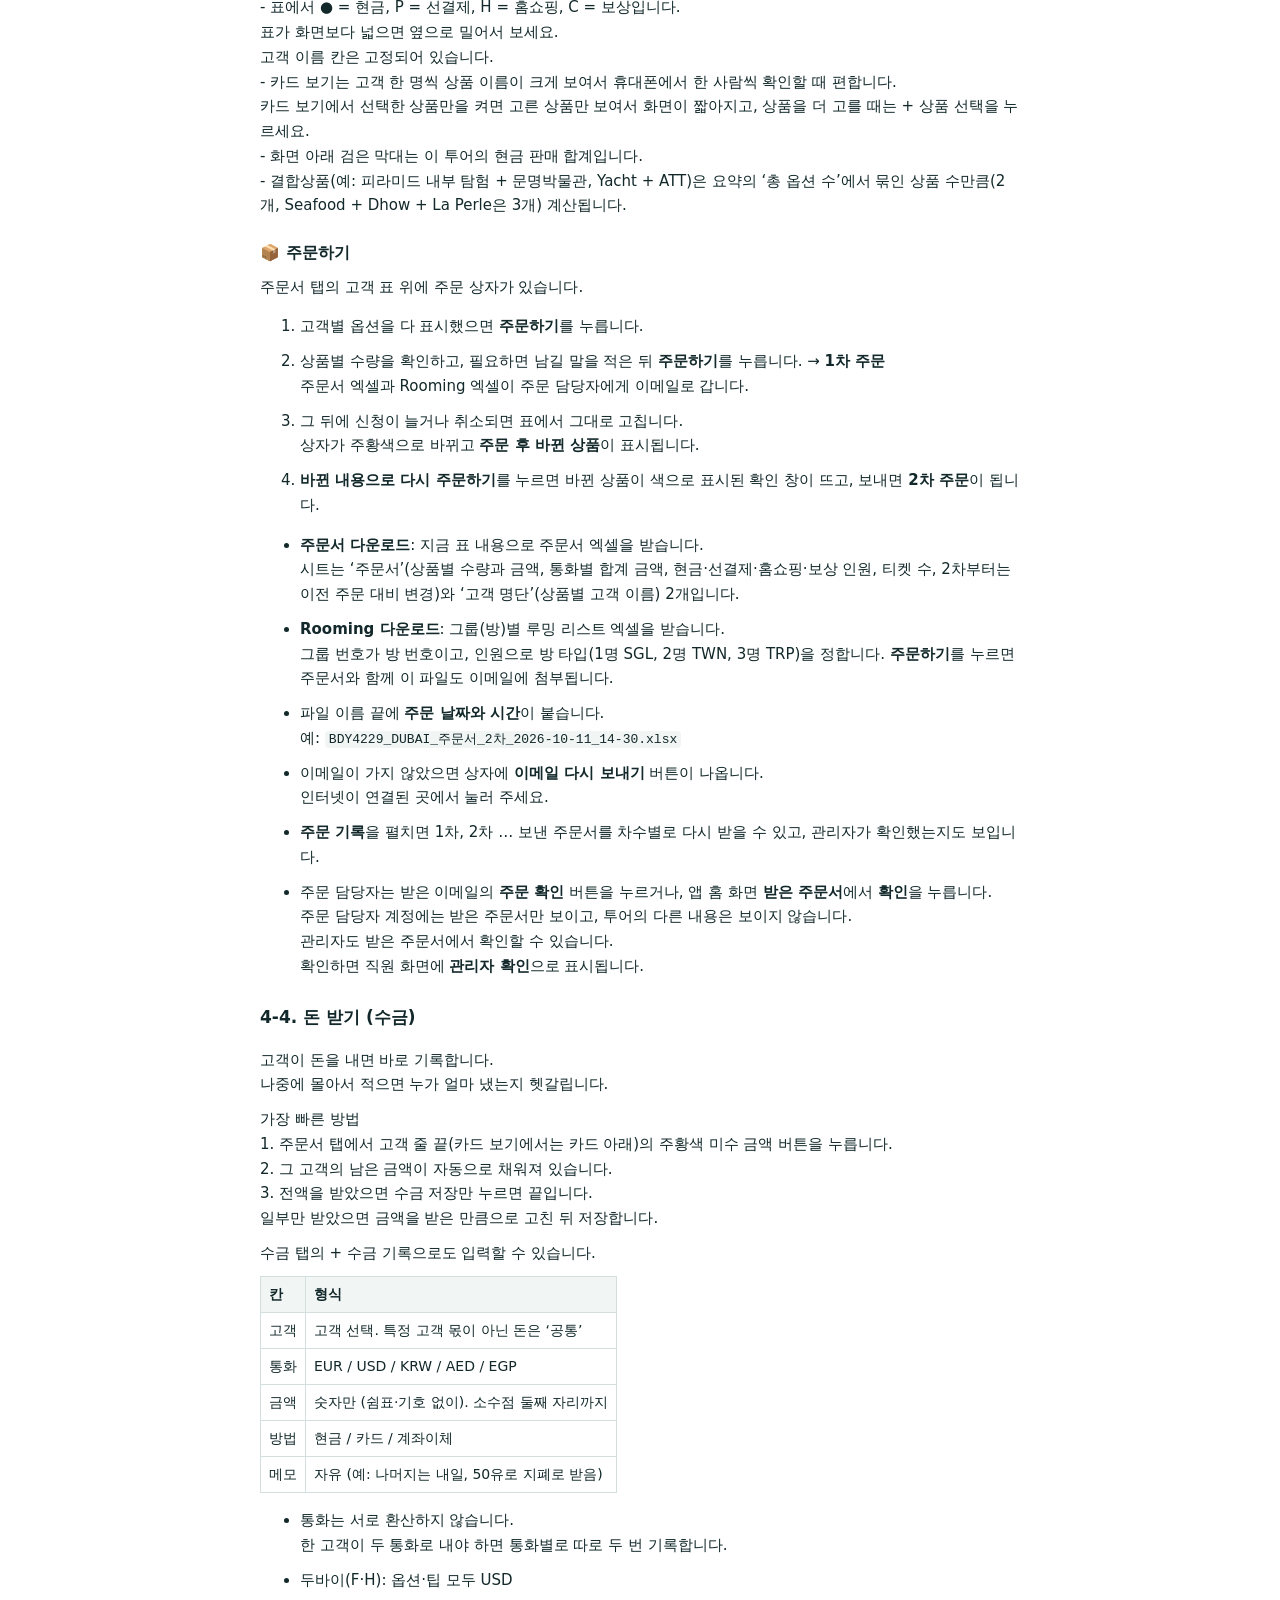
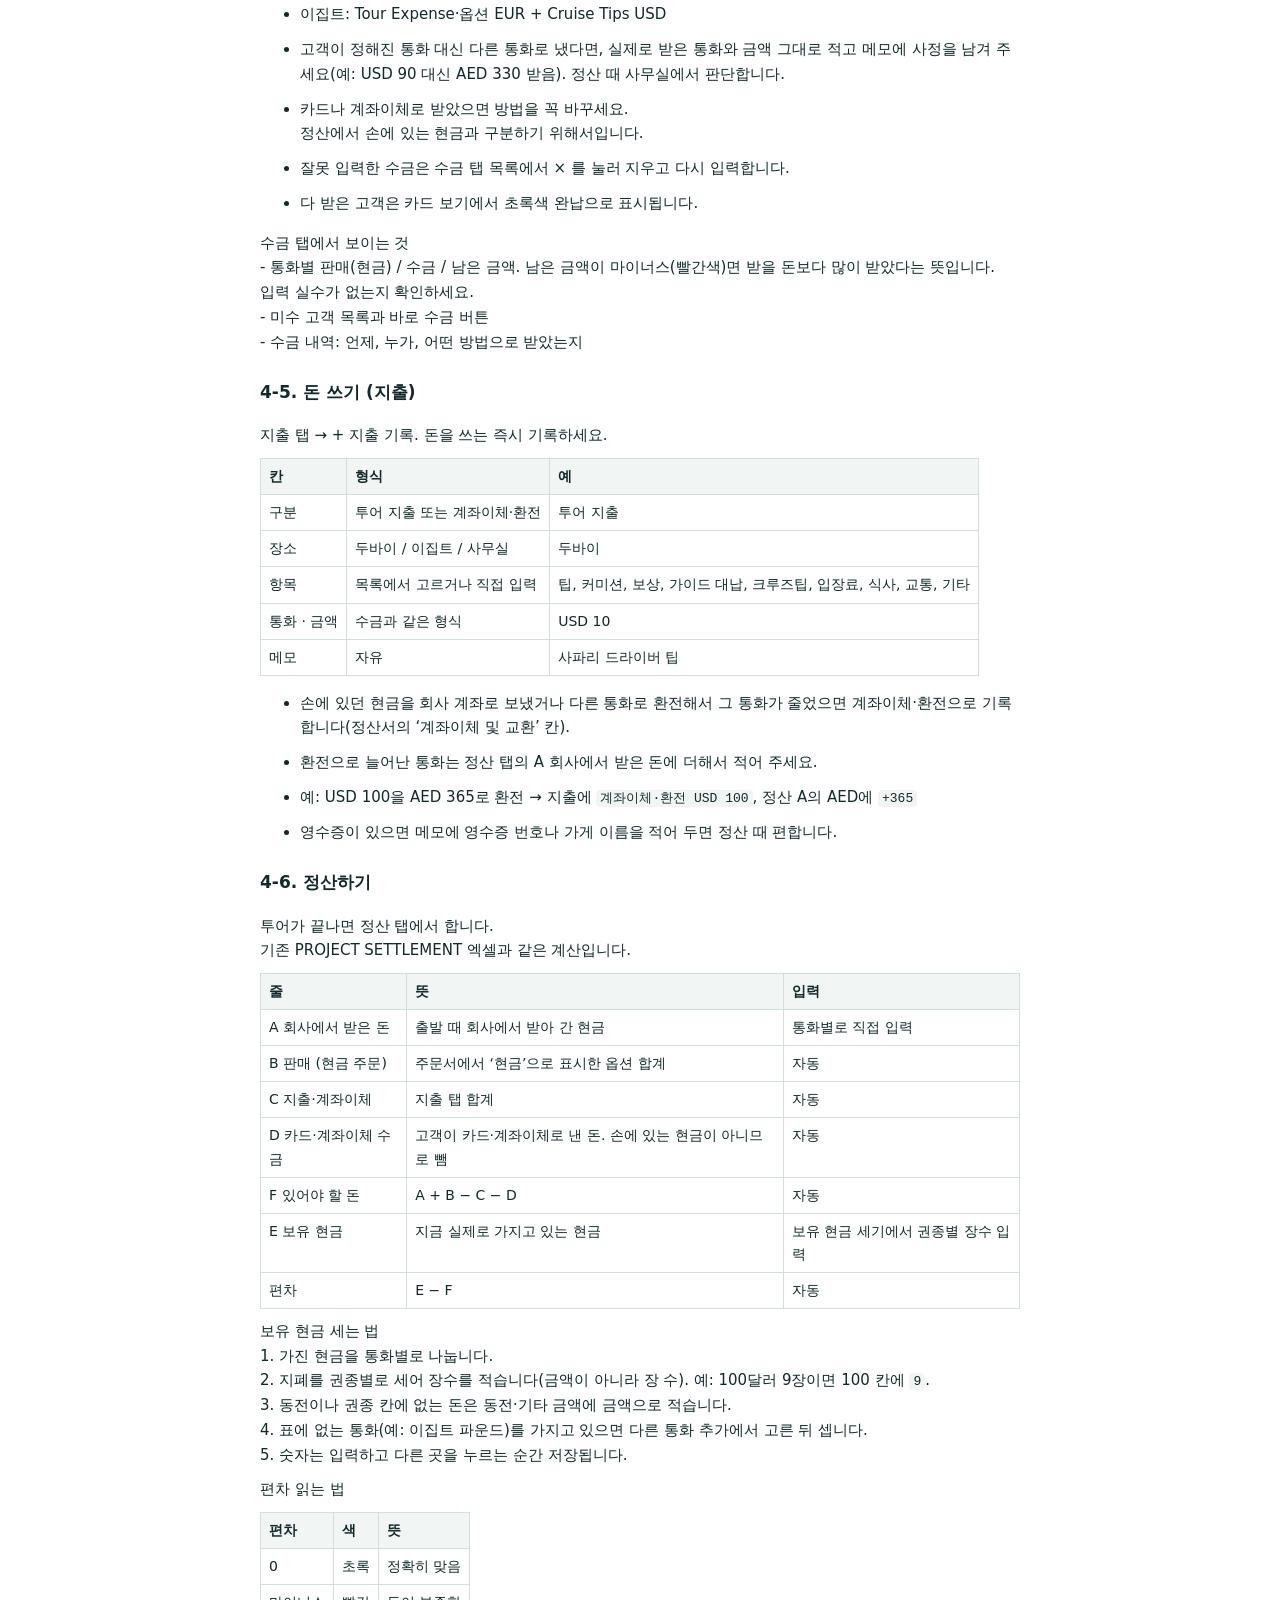
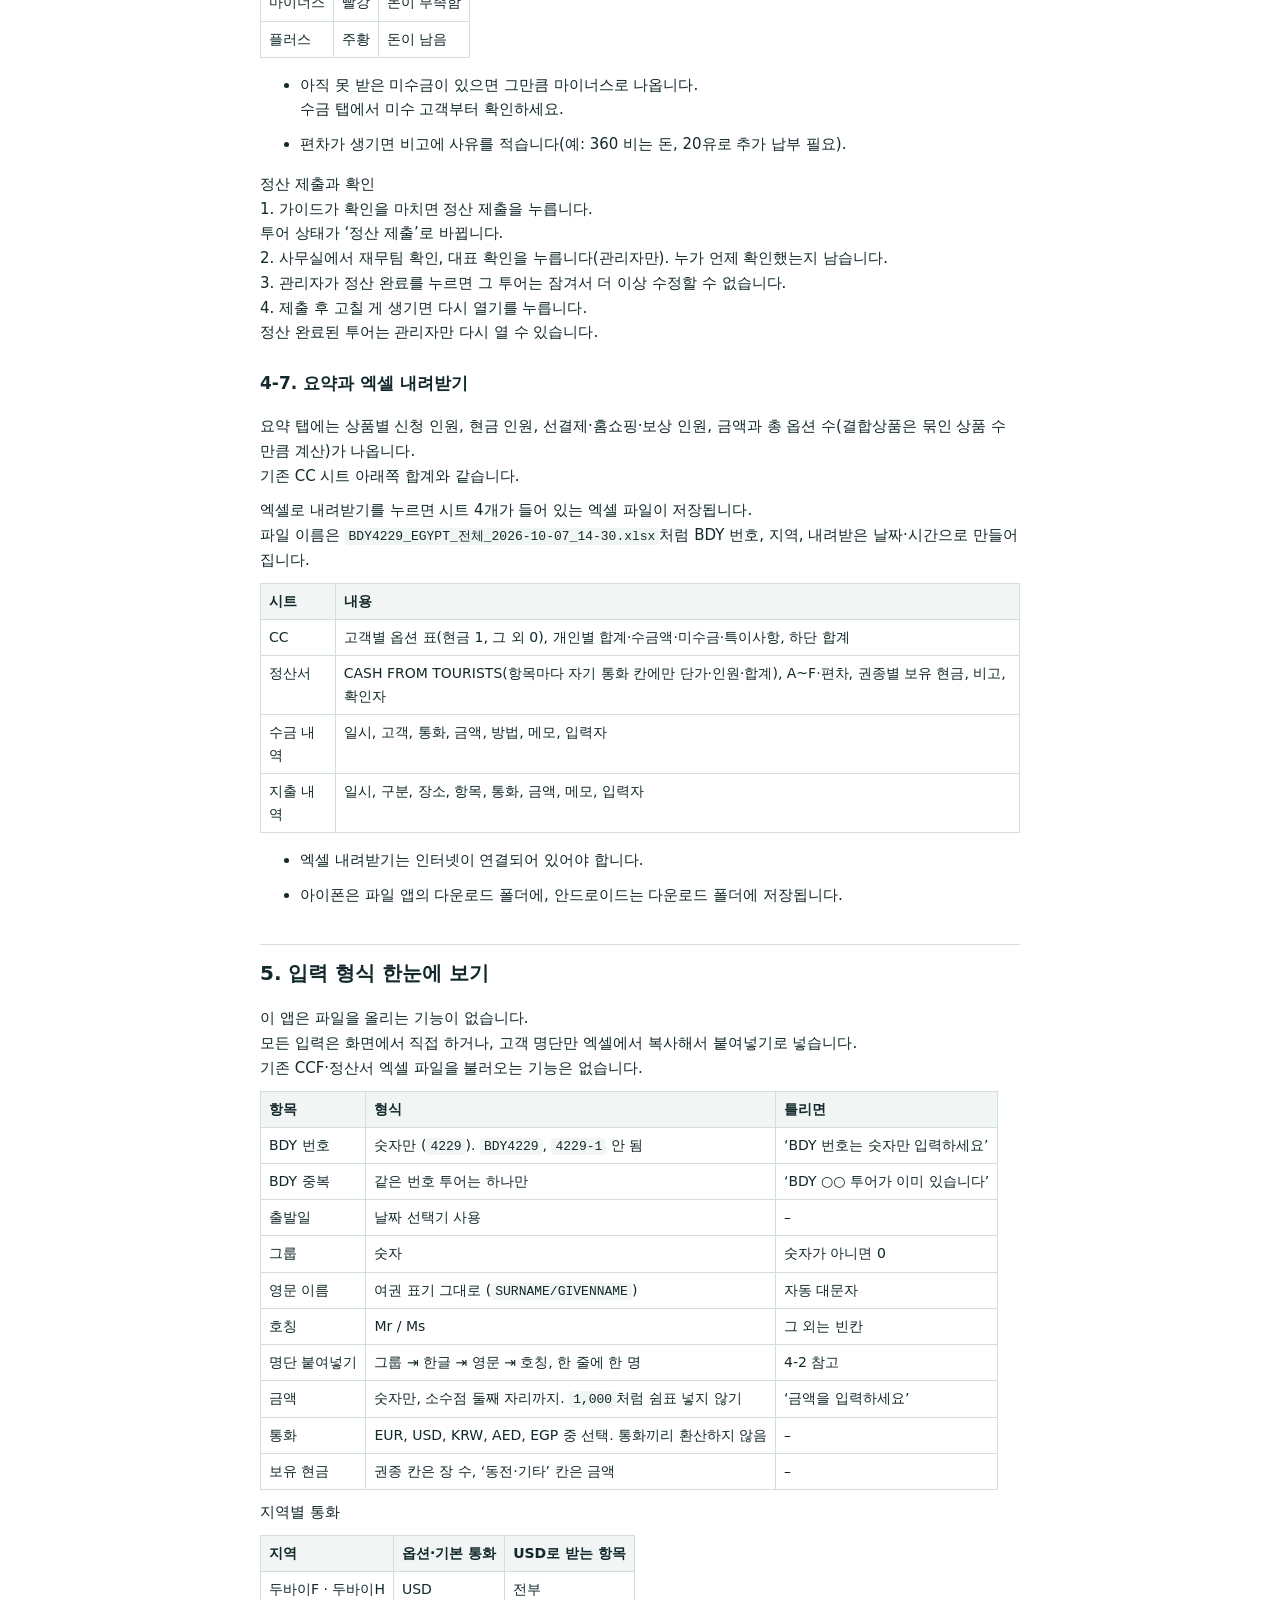
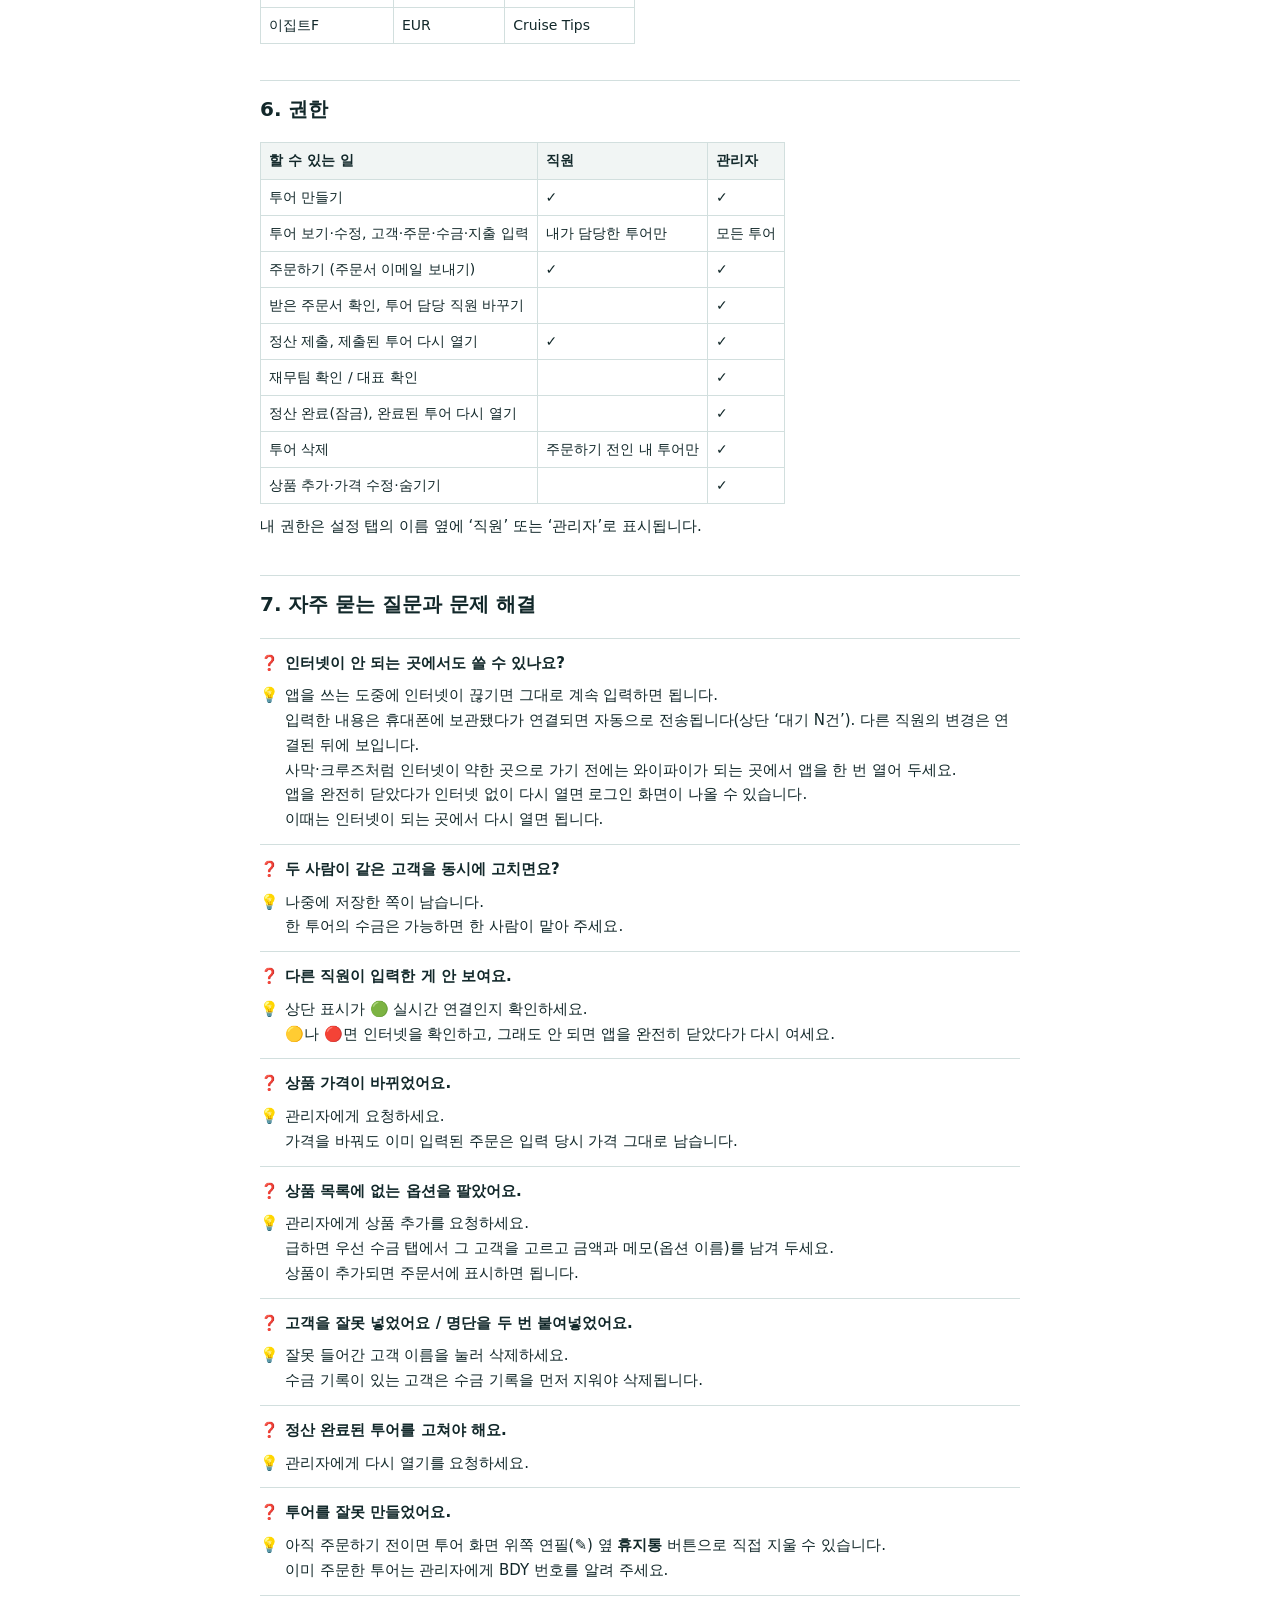
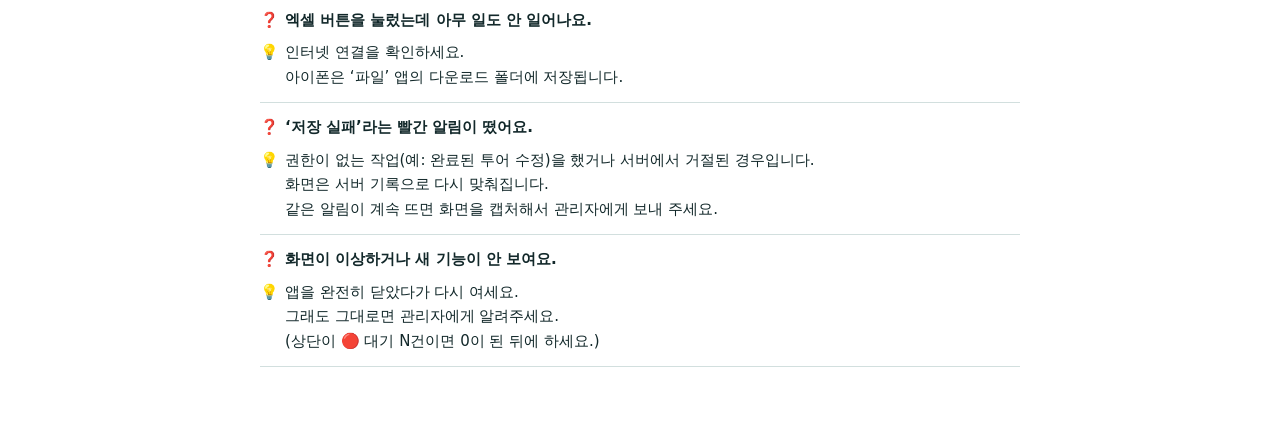
==== commit d6f500ec: "두바이F 옵션을 USD 수금확정서 기준으로, 주문 시 Rooming 파일 첨부 - 두바이F·H 모두 USD 정산. 두바이F 옵션은 수금확정서(EY 4N6D_Full) 양식 기준 -" ====
--- a/manual.html
+++ b/manual.html
@@ -245,8 +245,8 @@
 </tr>
 <tr>
 <td>지역</td>
-<td>두바이 (AED, 팁만 USD) / 이집트 (EUR, Cruise Tips만 USD)</td>
-<td>이집트</td>
+<td>두바이F (풀데이, USD) / 두바이H (하프데이, USD) / 이집트F (EUR, Cruise Tips만 USD)</td>
+<td>이집트F</td>
 </tr>
 <tr>
 <td>투어 기간 코드</td>
@@ -433,13 +433,13 @@
 - 카드 보기는 고객 한 명씩 상품 이름이 크게 보여서 휴대폰에서 한 사람씩 확인할 때 편합니다.<br />
 카드 보기에서 선택한 상품만을 켜면 고른 상품만 보여서 화면이 짧아지고, 상품을 더 고를 때는 + 상품 선택을 누르세요.<br />
 - 화면 아래 검은 막대는 이 투어의 현금 판매 합계입니다.<br />
-- 결합상품(예: 피라미드 내부 탐험 + 문명박물관, 덴데라 + 사막 사파리)은 요약의 ‘총 옵션 수’에서 2개로 계산됩니다.</p>
+- 결합상품(예: 피라미드 내부 탐험 + 문명박물관, Yacht + ATT)은 요약의 ‘총 옵션 수’에서 묶인 상품 수만큼(2개, Seafood + Dhow + La Perle은 3개) 계산됩니다.</p>
 <h4>📦 주문하기</h4>
 <p>주문서 탭의 고객 표 위에 주문 상자가 있습니다.</p>
 <ol>
 <li>고객별 옵션을 다 표시했으면 <b>주문하기</b>를 누릅니다.</li>
 <li>상품별 수량을 확인하고, 필요하면 남길 말을 적은 뒤 <b>주문하기</b>를 누릅니다. → <b>1차 주문</b><br />
-주문서 엑셀 파일이 주문 담당자에게 이메일로 갑니다.</li>
+주문서 엑셀과 Rooming 엑셀이 주문 담당자에게 이메일로 갑니다.</li>
 <li>그 뒤에 신청이 늘거나 취소되면 표에서 그대로 고칩니다.<br />
 상자가 주황색으로 바뀌고 <b>주문 후 바뀐 상품</b>이 표시됩니다.</li>
 <li><b>바뀐 내용으로 다시 주문하기</b>를 누르면 바뀐 상품이 색으로 표시된 확인 창이 뜨고, 보내면 <b>2차 주문</b>이 됩니다.</li>
@@ -447,6 +447,8 @@
 <ul>
 <li><b>주문서 다운로드</b>: 지금 표 내용으로 주문서 엑셀을 받습니다.<br />
 시트는 ‘주문서’(상품별 수량과 금액, 통화별 합계 금액, 현금·선결제·홈쇼핑·보상 인원, 티켓 수, 2차부터는 이전 주문 대비 변경)와 ‘고객 명단’(상품별 고객 이름) 2개입니다.</li>
+<li><b>Rooming 다운로드</b>: 그룹(방)별 루밍 리스트 엑셀을 받습니다.<br />
+그룹 번호가 방 번호이고, 인원으로 방 타입(1명 SGL, 2명 TWN, 3명 TRP)을 정합니다. <b>주문하기</b>를 누르면 주문서와 함께 이 파일도 이메일에 첨부됩니다.</li>
 <li>파일 이름 끝에 <b>주문 날짜와 시간</b>이 붙습니다.<br />
 예: <code>BDY4229_DUBAI_주문서_2차_2026-10-11_14-30.xlsx</code></li>
 <li>이메일이 가지 않았으면 상자에 <b>이메일 다시 보내기</b> 버튼이 나옵니다.<br />
@@ -499,9 +501,9 @@
 <ul>
 <li>통화는 서로 환산하지 않습니다.<br />
 한 고객이 두 통화로 내야 하면 통화별로 따로 두 번 기록합니다.</li>
-<li>두바이: 옵션 AED + 팁 USD</li>
+<li>두바이(F·H): 옵션·팁 모두 USD</li>
 <li>이집트: Tour Expense·옵션 EUR + Cruise Tips USD</li>
-<li>고객이 AED 대신 다른 통화로 냈다면, 실제로 받은 통화와 금액 그대로 적고 메모에 사정을 남겨 주세요(예: AED 330 대신 USD 90 받음). 정산 때 사무실에서 판단합니다.</li>
+<li>고객이 정해진 통화 대신 다른 통화로 냈다면, 실제로 받은 통화와 금액 그대로 적고 메모에 사정을 남겨 주세요(예: USD 90 대신 AED 330 받음). 정산 때 사무실에서 판단합니다.</li>
 <li>카드나 계좌이체로 받았으면 방법을 꼭 바꾸세요.<br />
 정산에서 손에 있는 현금과 구분하기 위해서입니다.</li>
 <li>잘못 입력한 수금은 수금 탭 목록에서 × 를 눌러 지우고 다시 입력합니다.</li>
@@ -541,7 +543,7 @@
 <tr>
 <td>통화 · 금액</td>
 <td>수금과 같은 형식</td>
-<td>AED 40</td>
+<td>USD 10</td>
 </tr>
 <tr>
 <td>메모</td>
@@ -651,7 +653,7 @@
 4. 제출 후 고칠 게 생기면 다시 열기를 누릅니다.<br />
 정산 완료된 투어는 관리자만 다시 열 수 있습니다.</p>
 <h3>4-7. 요약과 엑셀 내려받기</h3>
-<p>요약 탭에는 상품별 신청 인원, 현금 인원, 선결제·홈쇼핑·보상 인원, 금액과 총 옵션 수(결합상품은 2개로 계산)가 나옵니다.<br />
+<p>요약 탭에는 상품별 신청 인원, 현금 인원, 선결제·홈쇼핑·보상 인원, 금액과 총 옵션 수(결합상품은 묶인 상품 수만큼 계산)가 나옵니다.<br />
 기존 CC 시트 아래쪽 합계와 같습니다.</p>
 <p>엑셀로 내려받기를 누르면 시트 4개가 들어 있는 엑셀 파일이 저장됩니다.<br />
 파일 이름은 <code>BDY4229_EGYPT_전체_2026-10-07_14-30.xlsx</code>처럼 BDY 번호, 지역, 내려받은 날짜·시간으로 만들어집니다.</p>
@@ -762,12 +764,12 @@
 </thead>
 <tbody>
 <tr>
-<td>두바이</td>
-<td>AED</td>
-<td>팁</td>
-</tr>
-<tr>
-<td>이집트</td>
+<td>두바이F · 두바이H</td>
+<td>USD</td>
+<td>전부</td>
+</tr>
+<tr>
+<td>이집트F</td>
 <td>EUR</td>
 <td>Cruise Tips</td>
 </tr>
